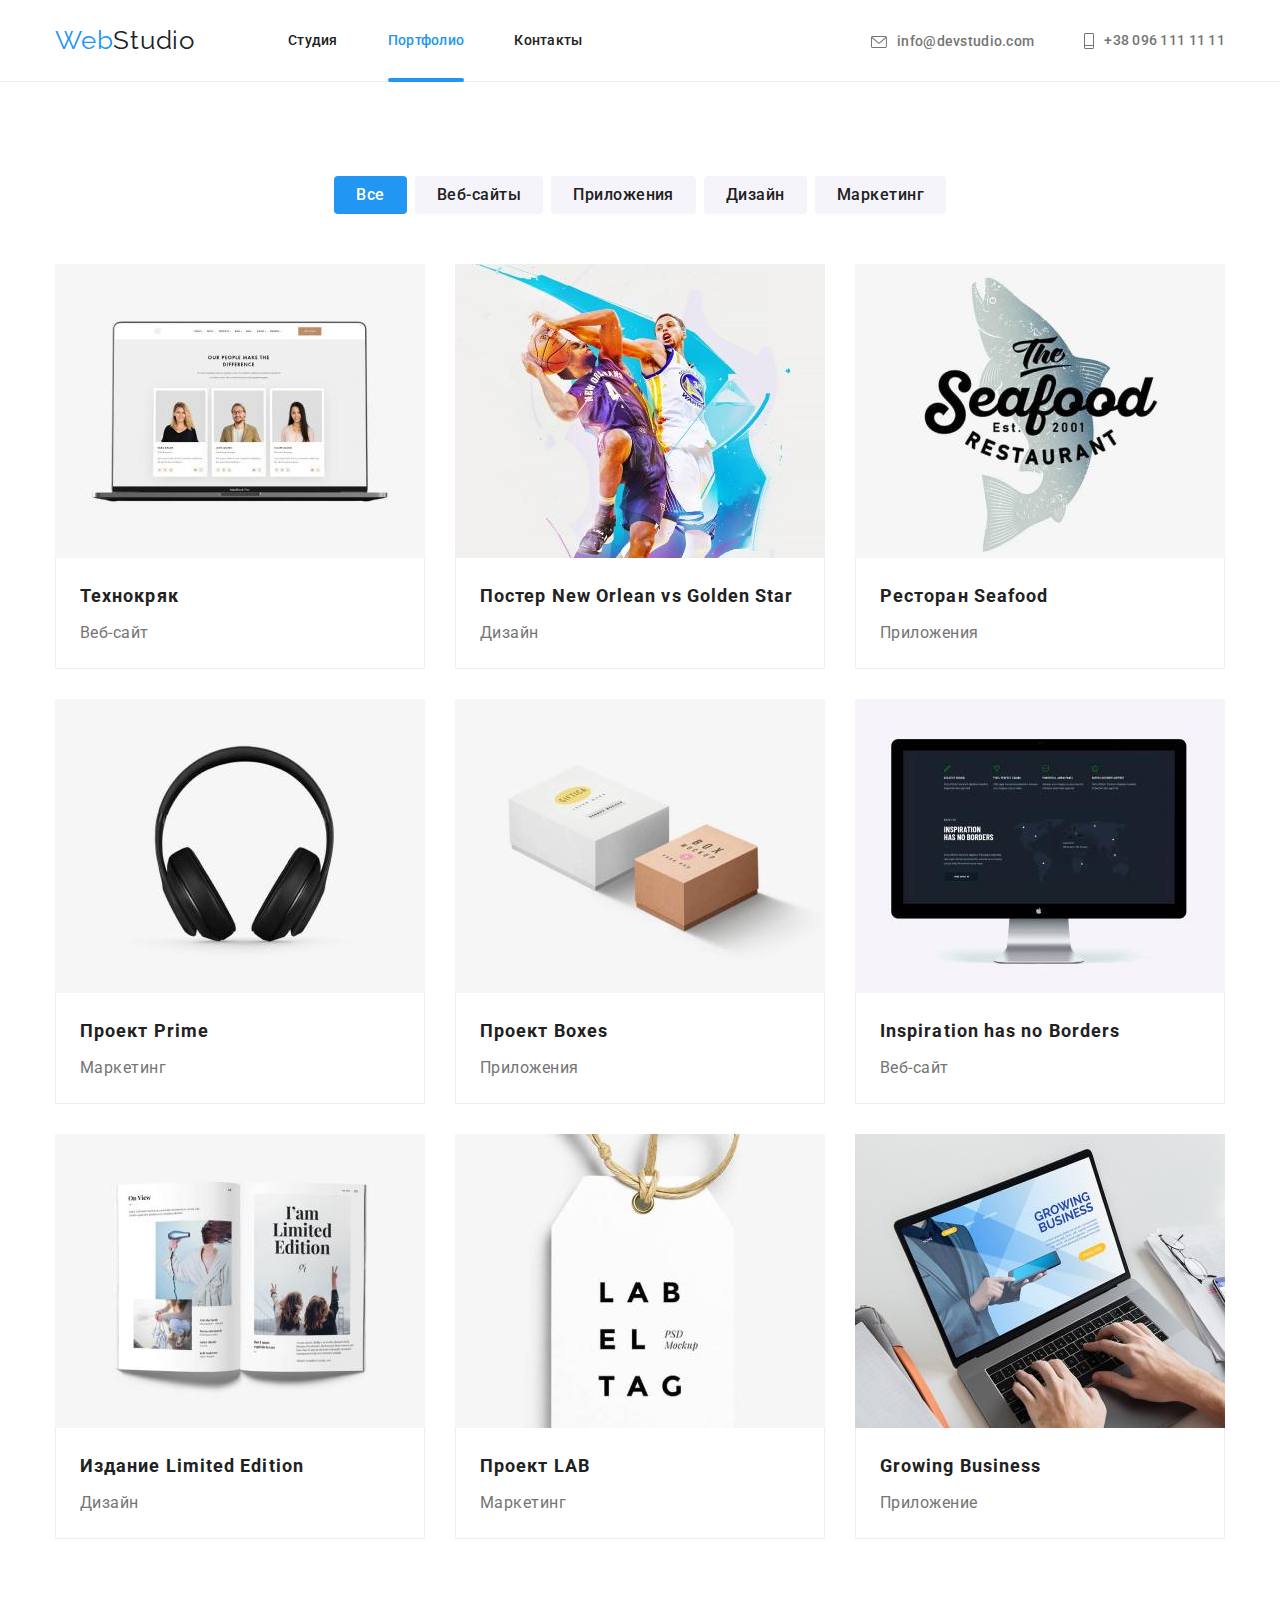
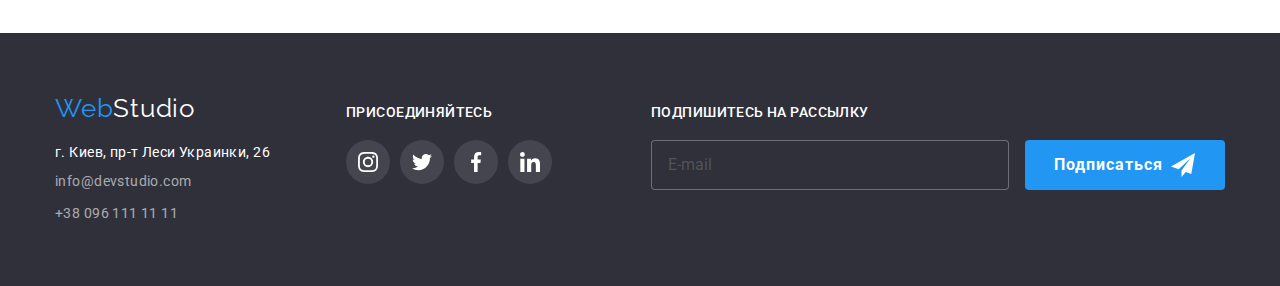
==== portfolio.html @ a68a468a "1" ====
<!DOCTYPE html>
<html lang="ru">
  <head>
    <meta charset="UTF-8" />
    <meta http-equiv="X-UA-Compatible" content="IE=edge" />
    <meta name="viewport" content="width=device-width, initial-scale=1.0" />
    <title>Портфолио</title>

    <link
      rel="stylesheet"
      href="https://cdnjs.cloudflare.com/ajax/libs/modern-normalize/1.1.0/modern-normalize.min.css"
      integrity="sha512-wpPYUAdjBVSE4KJnH1VR1HeZfpl1ub8YT/NKx4PuQ5NmX2tKuGu6U/JRp5y+Y8XG2tV+wKQpNHVUX03MfMFn9Q=="
      crossorigin="anonymous"
      referrerpolicy="no-referrer"
    />
    <link
      rel="stylesheet"
      href="https://cdnjs.cloudflare.com/ajax/libs/modern-normalize/1.1.0/modern-normalize.css"
      integrity="sha512-Y0MM+V6ymRKN2zStTqzQ227DWhhp4Mzdo6gnlRnuaNCbc+YN/ZH0sBCLTM4M0oSy9c9VKiCvd4Jk44aCLrNS5Q=="
      crossorigin="anonymous"
      referrerpolicy="no-referrer"
    />
    <link rel="preconnect" href="https://fonts.googleapis.com" />
    <link rel="preconnect" href="https://fonts.gstatic.com" crossorigin />
    <link
      href="https://fonts.googleapis.com/css2?family=Raleway:wght@700&family=Roboto:wght@400;500;700;900&display=swap"
      rel="stylesheet"
    />
    <link rel="preconnect" href="https://fonts.gstatic.com" />
    <link rel="stylesheet" href="./css/main.min.css" />
  </head>

  <body class="body">
    <header class="page-header">
      <div class="page-header__container container">
        <!-- Хедер лого -->
        <nav class="site-nav">
          <a href="./index.html" class="site-nav__logo"
            >Web<span
              class="
                site-nav__logo site-nav__logo_black site-nav__logo_position
              "
              >Studio</span
            ></a
          >

          <!-- Навигація -->
          <ul class="site-nav">
            <li class="site-nav__item site-nav__item_position">
              <a href="./index.html" class="site-nav__link">Студия</a>
            </li>
            <li class="site-nav__item site-nav__item_position">
              <a
                href="./portfolio.html"
                class="
                  site-nav__link site-nav__link_current site-nav__link_line
                "
                >Портфолио</a
              >
            </li>
            <li class="site-nav__item site-nav__item_position">
              <a href="#contacts" class="site-nav__link">Контакты</a>
            </li>
          </ul>
        </nav>

        <!-- Контакти хедер -->
        <div class="header-contacts header__info">
          <ul class="header-contacts__list">
            <li class="header-contacts__item header-contacts__item_position">
              <a href="mailto:info@devstudio.com" class="header-contacts__link">
                <svg
                  class="header-contacts__icon header-contacts__icon_position"
                  width="16px"
                  height="12px"
                >
                  <use href="./images/sprite.svg#icon-envelope"></use>
                </svg>
                info@devstudio.com</a
              >
            </li>
            <li class="header-contacts__item header-contacts__item_position">
              <a href="tel:+380961111111" class="header-contacts__link">
                <svg
                  class="header-contacts__icon header-contacts__icon_position"
                  width="10px"
                  height="16px"
                >
                  <use href="./images/sprite.svg#icon-cell"></use>
                </svg>
                +38 096 111 11 11</a
              >
            </li>
          </ul>
        </div>
      </div>
    </header>

    <main>
      <!-- Фільтр -->
      <section class="section">
        <div class="container buttons-container">
          <h1 class="visually-hidden">Портфолио</h1>
          <ul class="buttons">
            <li class="button-btn">
              <button type="button" class="btn-current">Все</button>
            </li>
            <li class="button-btn">
              <button type="button" class="btn">Веб-сайты</button>
            </li>
            <li class="button-btn">
              <button type="button" class="btn">Приложения</button>
            </li>
            <li class="button-btn">
              <button type="button" class="btn">Дизайн</button>
            </li>
            <li class="button-btn">
              <button type="button" class="btn">Маркетинг</button>
            </li>
          </ul>
        </div>

        <div class="container">
          <h2 class="visually-hidden">Наші роботи</h2>
          <ul class="projects">
            <li class="project-content">
              <div class="title-info-project">
                <img
                  src="./images/technocrack.jpg"
                  alt="Технокряк"
                  width="370"
                  height="294"
                />
                <p class="project-info-title">
                  Технокряк это современная площадка распространения
                  коронавируса. Компании используют эту платформу для цифрового
                  шпионажа и атак на защищённые сервера конкурентов.
                </p>
              </div>
              <div class="project-name">
                <h3 class="project">Технокряк</h3>
                <p class="text-name">Веб-сайт</p>
              </div>
            </li>

            <li class="project-content">
              <div class="title-info-project">
                <img
                  src="./images/neworlan.jpg"
                  alt="Постер"
                  width="370"
                  height="294"
                />
                <p class="project-info-title">
                  Технокряк это современная площадка распространения
                  коронавируса. Компании используют эту платформу для цифрового
                  шпионажа и атак на защищённые сервера конкурентов.
                </p>
              </div>
              <div class="project-name">
                <h3 class="project">
                  Постер <span lang="en">New Orlean vs Golden Star</span>
                </h3>
                <p class="text-name">Дизайн</p>
              </div>
            </li>

            <li class="project-content">
              <div class="title-info-project">
                <img
                  src="./images/seafood.jpg"
                  alt="Приложения"
                  width="370"
                  height="294"
                />
                <p class="project-info-title">
                  Технокряк это современная площадка распространения
                  коронавируса. Компании используют эту платформу для цифрового
                  шпионажа и атак на защищённые сервера конкурентов.
                </p>
              </div>
              <div class="project-name">
                <h3 class="project">Ресторан <span lang="en">Seafood</span></h3>
                <p class="text-name">Приложения</p>
              </div>
            </li>

            <li class="project-content">
              <div class="title-info-project">
                <img
                  src="./images/prime.jpg"
                  alt="Проект Prime"
                  width="370"
                  height="294"
                />
                <p class="project-info-title">
                  Технокряк это современная площадка распространения
                  коронавируса. Компании используют эту платформу для цифрового
                  шпионажа и атак на защищённые сервера конкурентов.
                </p>
              </div>
              <div class="project-name">
                <h3 class="project">Проект <span lang="en">Prime</span></h3>
                <p class="text-name">Маркетинг</p>
              </div>
            </li>

            <li class="project-content">
              <div class="title-info-project">
                <img
                  src="./images/boxes.jpg"
                  alt="Проект Boxes"
                  width="370"
                  height="294"
                />
                <p class="project-info-title">
                  Технокряк это современная площадка распространения
                  коронавируса. Компании используют эту платформу для цифрового
                  шпионажа и атак на защищённые сервера конкурентов.
                </p>
              </div>
              <div class="project-name">
                <h3 class="project">Проект <span lang="en">Boxes</span></h3>
                <p class="text-name">Приложения</p>
              </div>
            </li>

            <li class="project-content">
              <div class="title-info-project">
                <img
                  src="./images/borders.jpg"
                  alt="Inspiration has no Borders"
                  width="370"
                  height="294"
                />
                <p class="project-info-title">
                  Технокряк это современная площадка распространения
                  коронавируса. Компании используют эту платформу для цифрового
                  шпионажа и атак на защищённые сервера конкурентов.
                </p>
              </div>
              <div class="project-name">
                <h3 class="project" lang="en">Inspiration has no Borders</h3>
                <p class="text-name">Веб-сайт</p>
              </div>
            </li>

            <li class="project-content">
              <div class="title-info-project">
                <img
                  src="./images/limitededition.jpg"
                  alt="Издание Limited Edition"
                  width="370"
                  height="294"
                />
                <p class="project-info-title">
                  Технокряк это современная площадка распространения
                  коронавируса. Компании используют эту платформу для цифрового
                  шпионажа и атак на защищённые сервера конкурентов.
                </p>
              </div>
              <div class="project-name">
                <h3 class="project" lang="en">Издание Limited Edition</h3>
                <p class="text-name">Дизайн</p>
              </div>
            </li>

            <li class="project-content">
              <div class="title-info-project">
                <img
                  src="./images/lab.jpg"
                  alt="Проект LAB"
                  width="370"
                  height="294"
                />
                <p class="project-info-title">
                  Технокряк это современная площадка распространения
                  коронавируса. Компании используют эту платформу для цифрового
                  шпионажа и атак на защищённые сервера конкурентов.
                </p>
              </div>
              <div class="project-name">
                <h3 class="project">Проект <span lang="en">LAB</span></h3>
                <p class="text-name">Маркетинг</p>
              </div>
            </li>

            <li class="project-content">
              <div class="title-info-project">
                <img
                  src="./images/business.jpg"
                  alt="Growing Business"
                  width="370"
                  height="294"
                />
                <p class="project-info-title">
                  Технокряк это современная площадка распространения
                  коронавируса. Компании используют эту платформу для цифрового
                  шпионажа и атак на защищённые сервера конкурентов.
                </p>
              </div>
              <div class="project-name">
                <h3 class="project" lang="en">Growing Business</h3>
                <p class="text-name">Приложение</p>
              </div>
            </li>
          </ul>
        </div>
      </section>
    </main>

    <!-- Футер -->
    <footer class="page-footer">
      <div class="container footer-info">
        <div>
          <a href="./index.html" class="footer-logo"
            >Web<span class="logo-white">Studio</span></a
          >

          <!-- Адреса -->
          <address class="adress-footer adress" id="contacts">
            <ul>
              <li class="footer-adress">
                <a class="adress-info" href="/"
                  >г. Киев, пр-т Леси Украинки, 26
                </a>
              </li>
              <li class="footer-adress">
                <a
                  href="mailto:info@devstudio.com"
                  class="footer-contacts contacts-footer"
                  >info@devstudio.com</a
                >
              </li>
              <li class="footer-adress">
                <a href="tel:+380961111111" class="footer-contacts tel"
                  >+38 096 111 11 11</a
                >
              </li>
            </ul>
          </address>
        </div>

        <div class="join-rights">
          <h3 class="join">присоединяйтесь</h3>
          <ul class="footer-social">
            <li class="item-social">
              <a href="" class="link-social">
                <svg class="icon-social" width="20px" height="20px">
                  <use href="./images/sprite.svg#icon-instagram"></use>
                </svg>
              </a>
            </li>

            <li class="item-social">
              <a href="" class="link-social">
                <svg class="icon-social" width="20px" height="20px">
                  <use href="./images/sprite.svg#icon-twitter"></use>
                </svg>
              </a>
            </li>

            <li class="item-social">
              <a href="" class="link-social">
                <svg class="icon-social" width="20px" height="20px">
                  <use href="./images/sprite.svg#icon-facebook"></use>
                </svg>
              </a>
            </li>

            <li class="item-social">
              <a href="" class="link-social">
                <svg class="icon-social" width="20px" height="20px">
                  <use href="./images/sprite.svg#icon-linkedin"></use>
                </svg>
              </a>
            </li>
          </ul>
        </div>

        <div class="footer-submit">
          <form action="#">
            <p class="join">Подпишитесь на рассылку</p>
            <label>
              <input
                type="email"
                class="input-mail-footer"
                name="user-email"
                placeholder="E-mail"
              />
            </label>
            <span class="icon-btn-footer">
              <button class="footer-btn" type="submit">
                Подписаться
                <svg class="icon-telegram" width="24px" height="24px">
                  <use href="./images/sprite.svg#icon-send"></use>
                </svg>
              </button>
            </span>
          </form>
        </div>
      </div>
    </footer>
  </body>
</html>
---- css/main.min.css ----
:root{--primary-text-color: #212121;--title-text-color: #757575;--accent-color: #ffffff;--hover-color: #2196f3}.visually-hidden{position:absolute;white-space:nowrap;width:1px;height:1px;overflow:hidden;border:0;padding:0;clip:rect(0 0 0 0);clip-path:inset(50%);margin:-1px}html{box-sizing:border-box;scroll-behavior:smooth}*,*::after,*::before{box-sizing:inherit}.body{font-family:"Roboto", sans-serif;background-color:var(--accent-color);color:var(--primary-text-color)}p,h1,h2,h3,h4,h5,h6{margin:0}ul{margin:0;padding:0}button{cursor:pointer}img{display:block}.features-list,.directions,.team,.buttons,.projects,.site-nav,.contacts,.footer-list,.clients-item,.social-item,.footer-adress,.item-social{list-style:none}.container{padding-left:15px;padding-right:15px;margin:0 auto 0 auto}@media screen and (min-width: 480px){.container{width:480px}}@media screen and (min-width: 768px){.container{width:768px}}@media screen and (min-width: 1200px){.container{width:1200px}}.section{padding-top:94px;padding-bottom:94px}.modal-btn{background:#ffffff;border:1px solid rgba(0,0,0,0.1);border-radius:50%;box-sizing:border-box;width:30px;height:30px;position:absolute;top:8px;right:8px;padding:0;display:flex;justify-content:center;align-items:center;color:var(--primary-text-color);transition:color 250ms cubic-bezier(0.4, 0, 0.2, 1)}.modal-btn:hover,.modal-btn:focus{color:var(--hover-color)}.team-social{display:flex;align-items:center;margin-top:16px;padding-left:32px;padding-right:32px}.social-item{width:44px;height:44px}.social-link{width:100%;height:100%;display:block;border-radius:50%;display:flex;align-items:center;justify-content:center;transition:fill 250ms cubic-bezier(0.4, 0, 0.2, 1),background-color 250ms cubic-bezier(0.4, 0, 0.2, 1)}.social-link:hover,.social-link:focus{background-color:var(--hover-color)}.social-icon{fill:#afb1b8;transition:fill 250ms cubic-bezier(0.4, 0, 0.2, 1)}.social-link:hover .social-icon,.social-link:focus .social-icon{fill:var(--accent-color)}.social-item:not(:last-child){margin-right:10px}.site-nav__link_line:after{content:"";width:100%;position:absolute;height:4px;background:#2196f3;border-radius:2px;bottom:-32px;left:0}.backdrop{width:100vw;height:100vh;background-color:rgba(0,0,0,0.2);position:fixed;top:0;transition:opacity 250ms cubic-bezier(0.4, 0, 0.2, 1),visibility 250ms cubic-bezier(0.4, 0, 0.2, 1)}.backdrop.is-hidden{visibility:hidden;opacity:0;pointer-events:none}.modal-close-icon{fill:currentColor}.modal{position:absolute;width:528px;min-height:581px;background:#ffffff;box-shadow:0px 1px 3px rgba(0,0,0,0.12),0px 1px 1px rgba(0,0,0,0.14),0px 2px 1px rgba(0,0,0,0.2);border-radius:4px;padding:40px;top:50%;left:50%;transform:translate(-50%, -50%)}.modal-form{display:flex;flex-direction:column}.modal-form-head{font-style:normal;font-weight:bold;font-size:20px;line-height:1.15;text-align:center;letter-spacing:0.03em;margin-bottom:12px;color:var(--primary-text-color)}.modal-form-field{font-size:12px;line-height:1.16;letter-spacing:0.01em;color:var(--title-text-color);margin-bottom:10px}.field-modal{margin-bottom:0}.modal-form-wrapper{margin-top:4px;position:relative;display:block}.modal-form-imput{width:100%;height:40px;border:1px solid rgba(33,33,33,0.2);border-radius:4px;padding-left:42px;transition:border-color 250ms cubic-bezier(0.4, 0, 0.2, 1)}.modal-form-imput:focus{outline:none;border-color:var(--hover-color)}.modal-form-message{width:100%;height:120px;border:1px solid rgba(33,33,33,0.2);border-radius:4px;margin-top:4px;margin-bottom:20px;padding-left:16px;padding-right:16px;padding-top:12px;padding-bottom:12px;resize:none;transition:border-color 250ms cubic-bezier(0.4, 0, 0.2, 1)}.modal-form-message:focus{outline:none;border-color:var(--hover-color)}.modal-form-message::placeholder{color:rgba(117,117,117,0.5)}.modal-form-icon{position:absolute;top:50%;left:16px;transform:translateY(-50%);transition:fill 250ms cubic-bezier(0.4, 0, 0.2, 1)}.modal-form-imput:focus+.modal-form-icon{fill:var(--hover-color)}.modal-form-button{align-self:center;font-family:inherit;font-weight:700;font-size:16px;line-height:1.87;letter-spacing:0.06em;border:none;color:var(--accent-color);background:var(--hover-color);border-radius:4px;padding-top:10px;padding-right:55px;padding-bottom:10px;padding-left:56px;width:200px;height:50px;left:700px;top:430px;transition:background-color 250ms cubic-bezier(0.4, 0, 0.2, 1),box-shadow 250ms cubic-bezier(0.4, 0, 0.2, 1)}.modal-form-button:hover,.modal-form-button:focus{background-color:#188ce8;box-shadow:0px 4px 4px rgba(0,0,0,0.15)}.modal-form-checkbox-label::before{display:block;content:'';width:15px;height:15px;cursor:pointer;margin-right:7px;border:1px solid var(--primary-text-color);border-radius:4px;transition:background-color 250ms cubic-bezier(0.4, 0, 0.2, 1)}.modal-form-checkbox-label{display:flex;align-items:center;justify-content:center;font-size:14px;line-height:1.71;letter-spacing:0.03em;color:#757575;margin-bottom:30px}.modal-form-checkbox:checked+.modal-form-checkbox-label::before{outline:1px solid var(--hover-color);background-image:url(../images/vector.svg);background-size:contain;background-origin:border-box;background-repeat:no-repeat;background-position:center;background-color:var(--hover-color);border-color:var(--hover-color)}.conditions{font-size:14px;line-height:1.71;letter-spacing:0.03em;text-decoration:none;position:relative;color:var(--hover-color)}.line:before{content:'';width:100%;position:absolute;height:1px;background:var(--hover-color);border-radius:2px;left:0;bottom:5px}.page-header__container{display:flex;align-items:center}.site-nav{display:flex;align-items:center}.header-contacts__list{display:flex;align-items:center;font-style:normal;font-size:14px;line-height:1.71;letter-spacing:0.03em;color:var(--accent-color)}.site-nav__logo{font-family:'Raleway', sans-serif;text-decoration:none;font-size:26px;line-height:1.2;letter-spacing:0.03em;color:var(--hover-color)}.page-header{border-bottom:1px solid #ececec;padding-top:25px;padding-bottom:25px}.site-nav__logo_black{color:var(--primary-text-color);transition:color 250ms cubic-bezier(0.4, 0, 0.2, 1)}.site-nav__logo:hover>.site-nav__logo_black,.site-nav__logo:focus>.site-nav__logo_black{color:var(--hover-color)}.site-nav__logo_position{margin-right:93px}.site-nav__link{text-decoration:none;font-weight:500;font-size:14px;line-height:1.14;letter-spacing:0.02em;color:var(--primary-text-color);transition:color 250ms cubic-bezier(0.4, 0, 0.2, 1)}.site-nav__link:hover,.site-nav__link:focus{color:var(--hover-color)}.site-nav__item_position:not(:last-child){margin-right:50px}.header-contacts__item_position:not(:last-child){margin-right:50px}.site-nav__link_current{text-decoration:none;font-weight:500;font-size:14px;line-height:1.14;letter-spacing:0.02em;color:var(--hover-color)}.site-nav__item{position:relative}.header-contacts__icon{fill:currentColor}.header-contacts__icon_position{margin-right:10px}.header-contacts__link{display:flex;align-items:center;justify-content:center;text-decoration:none;font-weight:500;font-size:14px;line-height:1.14;letter-spacing:0.02em;color:var(--title-text-color);transition:color 250ms cubic-bezier(0.4, 0, 0.2, 1)}.header-contacts__link:hover,.header-contacts__link:focus{text-decoration:none;color:var(--hover-color)}.header__info{margin-left:auto}.hero-title{font-weight:900;font-size:44px;line-height:1.36;letter-spacing:0.06em;text-transform:uppercase;color:var(--accent-color);margin-bottom:30px}.hero{max-width:1600px;height:600px;margin:0 auto;padding-top:200px;padding-bottom:200px;text-align:center;background:#2f303a;background-image:linear-gradient(to right, rgba(47,48,58,0.4), rgba(47,48,58,0.4)),url("../images/hero.jpg");background-repeat:no-repeat;background-position:center;background-size:cover}.button-hero{font-family:inherit;font-weight:700;font-size:16px;line-height:1.87;letter-spacing:0.06em;border:none;color:var(--accent-color);background:var(--hover-color);box-shadow:0px 4px 4px rgba(0,0,0,0.15);border-radius:4px;width:200px;height:50px;left:700px;top:430px;transition:color 250ms cubic-bezier(0.4, 0, 0.2, 1),background-color 250ms cubic-bezier(0.4, 0, 0.2, 1),box-shadow 250ms cubic-bezier(0.4, 0, 0.2, 1)}.button-hero{align-content:center;padding-top:10px;padding-right:32px;padding-bottom:10px;padding-left:32px;width:auto}.button-hero:hover,.button-hero:focus{font-size:16px;line-height:1.87;letter-spacing:0.06em;background:#188ce8;box-shadow:0px 4px 4px rgba(0,0,0,0.15);border-radius:4px}.features-list .title-features{font-weight:bold;font-size:14px;line-height:1.14;letter-spacing:0.03em;text-transform:uppercase;color:var(--primary-text-color)}.features-list .text{font-size:14px;line-height:1.71;letter-spacing:0.03em;color:var(--title-text-color)}.features-list{display:flex;margin-left:-30px}.text-features{flex-basis:calc(100% / 4 - 30px);margin-left:30px}.text-features,.text{width:270px;padding-bottom:0}.section-icons{width:270px;height:120px;background-color:#f5f4fa;border-radius:4px;display:block;margin-bottom:30px;display:flex;justify-content:center;align-items:center}.section-title{font-size:36px;line-height:1.16;letter-spacing:0.03em;color:var(--primary-text-color)}.title-features{margin-bottom:10px}.section-title{display:flex;justify-content:center;margin-bottom:50px}.directions-name{font-weight:bold;font-size:14px;line-height:1.14;text-align:center;letter-spacing:0.03em;text-transform:uppercase;background:rgba(47,48,58,0.8);color:#ffffff;bottom:0;left:0;padding-top:27px;padding-bottom:27px;position:absolute;width:100%}.directions-info{position:relative}.directions{display:flex;margin-left:-30px}.directions-title{padding-top:0}.directions-images{flex-basis:calc(100% / 3 - 370px);margin-left:30px}.team .title{font-weight:500;font-size:16px;line-height:1.18;letter-spacing:0.03em;color:var(--primary-text-color)}.team .text{text-align:center}.title{text-align:center;margin-bottom:10px}.team{display:flex;margin-left:-30px}.team-info{padding-top:30px;padding-bottom:30px}.team-images{flex-basis:calc(100% / 4 - 270px);margin-left:30px;background:#ffffff;box-shadow:0px 1px 3px rgba(0,0,0,0.12),0px 1px 1px rgba(0,0,0,0.14),0px 2px 1px rgba(0,0,0,0.2);border-radius:0px 0px 4px 4px}.team .text,.text-name{font-size:16px;line-height:0.84;letter-spacing:0.03em;color:var(--title-text-color)}.section-team{background:#f5f4fa}.clients-list{display:flex}.clients-item:not(:last-child){margin-right:30px}.clients-after-items{width:170px;height:92px;border:1px solid #afb1b8;border-radius:4px;background-position:center;background-size:106px;background-repeat:no-repeat;transition:border-color 250ms cubic-bezier(0.4, 0, 0.2, 1)}.clients-after-items:hover,.clients-after-items:focus{border-color:var(--hover-color)}.clients-link{width:100%;height:100%;display:flex;align-items:center;justify-content:center;fill:#afb1b8;transition:fill 250ms cubic-bezier(0.4, 0, 0.2, 1)}.clients-link:hover,.clients-link:focus{fill:var(--hover-color)}.btn{font-family:inherit;font-weight:500;font-size:16px;line-height:1.63;letter-spacing:0.03em;border:none;color:var(--primary-text-color);background:#f5f4fa;border-radius:4px;transition:color 250ms cubic-bezier(0.4, 0, 0.2, 1),box-shadow 250ms cubic-bezier(0.4, 0, 0.2, 1),background-color 250ms cubic-bezier(0.4, 0, 0.2, 1)}.btn,.btn-current{padding-top:6px;padding-bottom:6px;padding-left:22px;padding-right:22px}.btn-current{font-family:inherit;font-weight:500;font-size:16px;line-height:1.62;text-align:center;letter-spacing:0.03em;border:none;color:var(--accent-color);background:var(--hover-color);border-radius:4px;width:73px;height:38px;left:495px;top:174px;transition:box-shadow 250ms cubic-bezier(0.4, 0, 0.2, 1)}.btn:hover,.btn:focus,.btn-current:hover,.btn-current:focus{color:var(--accent-color);background:var(--hover-color);box-shadow:0px 3px 1px rgba(0,0,0,0.1),0px 1px 2px rgba(0,0,0,0.08),0px 2px 2px rgba(0,0,0,0.12);border-radius:4px}.buttons{display:flex;justify-content:center;margin-bottom:50px}.button-btn:not(:last-child){margin-right:8px}.project-content:hover{box-shadow:0px 1px 1px rgba(0,0,0,0.12),0px 4px 4px rgba(0,0,0,0.06),1px 4px 6px rgba(0,0,0,0.16)}.project-info-title{font-size:18px;line-height:1.55;letter-spacing:0.03em;color:#ffffff;position:absolute;top:0;left:0;background-color:rgba(33,150,243,0.9);padding-top:63px;padding-bottom:63px;padding-left:24px;padding-right:24px;height:100%;transform:translateY(100%);transition:transform 250ms cubic-bezier(0.4, 0, 0.2, 1)}.title-info-project{position:relative;overflow:hidden}.project{font-size:18px;line-height:2;letter-spacing:0.06em;margin-bottom:4px}.project-content:hover .project-info-title{transform:translateY(0)}.projects .text,.text-name{font-size:16px;line-height:1.87;letter-spacing:0.03em;color:var(--title-text-color)}.projects{display:flex;flex-wrap:wrap;margin-left:-30px;margin-top:-30px}.project-content{flex-basis:calc((100% - 3 * 30px) / 9);margin-left:30px;margin-top:30px;transition:box-shadow 250ms cubic-bezier(0.4, 0, 0.2, 1)}.project-name{padding-left:24px;padding-top:20px;padding-right:24px;padding-bottom:20px;border-right:1px solid #eeeeee;border-bottom:1px solid #eeeeee;border-left:1px solid #eeeeee;background:#ffffff}.footer-logo{font-family:'Raleway', sans-serif;text-decoration:none;font-size:26px;line-height:1.2;letter-spacing:0.03em;color:var(--hover-color)}.logo-white{color:var(--accent-color);transition:color 250ms cubic-bezier(0.4, 0, 0.2, 1)}.footer-logo:hover>.logo-white,.footer-logo:focus>.logo-white{color:var(--hover-color)}.page-footer{background:#2f303a;padding-top:60px;padding-bottom:60px}.footer-contacts{text-decoration:none;font-style:normal;font-size:14px;line-height:1.71;letter-spacing:0.03em;color:rgba(255,255,255,0.6);transition:color 250ms cubic-bezier(0.4, 0, 0.2, 1)}.footer-contacts:hover,.footer-contacts:focus{text-decoration:none;color:var(--hover-color)}.footer-logo{display:flex;margin-bottom:20px}.contacts .adress{display:flex;margin-bottom:9px}.footer-adress{display:flex;flex-direction:column}.contacts-footer{margin-bottom:9px}.contacts .adress{display:inline-block}.adress-footer{display:flex;align-items:center;font-style:normal;font-size:14px;line-height:1.71;letter-spacing:0.03em;color:var(--accent-color)}.adress-info{margin-bottom:9px;text-decoration:none;font-size:14px;line-height:1.17;letter-spacing:0.03em;color:#ffffff;transition:color 250ms cubic-bezier(0.4, 0, 0.2, 1)}.adress-info:hover,.adress-info:focus{color:var(--hover-color)}.footer-submit{margin-left:93px}.input-mail-footer{width:358px;height:50px;padding-left:16px;padding-right:16px;padding-top:15px;padding-bottom:15px;background:#2f303a;color:var(--accent-color);border:1px solid rgba(255,255,255,0.3);box-sizing:border-box;border-radius:4px;transition:border-color 250ms cubic-bezier(0.4, 0, 0.2, 1),drop-shadow 250ms cubic-bezier(0.4, 0, 0.2, 1)}.input-mail-footer:focus{outline:none;filter:drop-shadow(0px 4px 4px rgba(0,0,0,0.15));border-color:var(--hover-color)}.input-mail-footer::placeholder{color:rgba(117,117,117,0.5)}.footer-btn{width:200px;height:50px;margin-left:12px;padding-left:29px;padding-right:62px;padding-top:10px;padding-bottom:10px;background:var(--hover-color);border-radius:4px;border:none;font-weight:bold;font-size:16px;line-height:1.87;letter-spacing:0.06em;color:#ffffff;transition:background-color 250ms cubic-bezier(0.4, 0, 0.2, 1),box-shadow 250ms cubic-bezier(0.4, 0, 0.2, 1)}.footer-btn:hover,.footer-btn:focus{background:#188ce8;box-shadow:0px 4px 4px rgba(0,0,0,0.15)}.icon-telegram{position:absolute;top:50%;left:148px;transform:translateY(-50%);margin-left:10px}.icon-btn-footer{position:relative}.join{font-weight:500;font-size:14px;line-height:16px;letter-spacing:0.03em;text-transform:uppercase;color:#ffffff;margin-bottom:20px}.footer-info{display:flex;align-items:baseline;justify-content:space-between}.join-rights{margin-left:70px}.footer-social{display:flex;align-items:center}.link-social{width:100%;height:100%;display:block;border-radius:50%;display:flex;align-items:center;justify-content:center;background-color:rgba(255,255,255,0.1);transition:background-color 250ms cubic-bezier(0.4, 0, 0.2, 1)}.link-social:hover,.link-social:focus{background-color:var(--hover-color)}.icon-social{fill:var(--accent-color)}.link-social:hover .icon-social,.link-social:focus .icon-social{fill:var(--accent-color)}.item-social:not(:last-child){margin-right:10px}.item-social{width:44px;height:44px}
/*# sourceMappingURL=main.min.css.map */
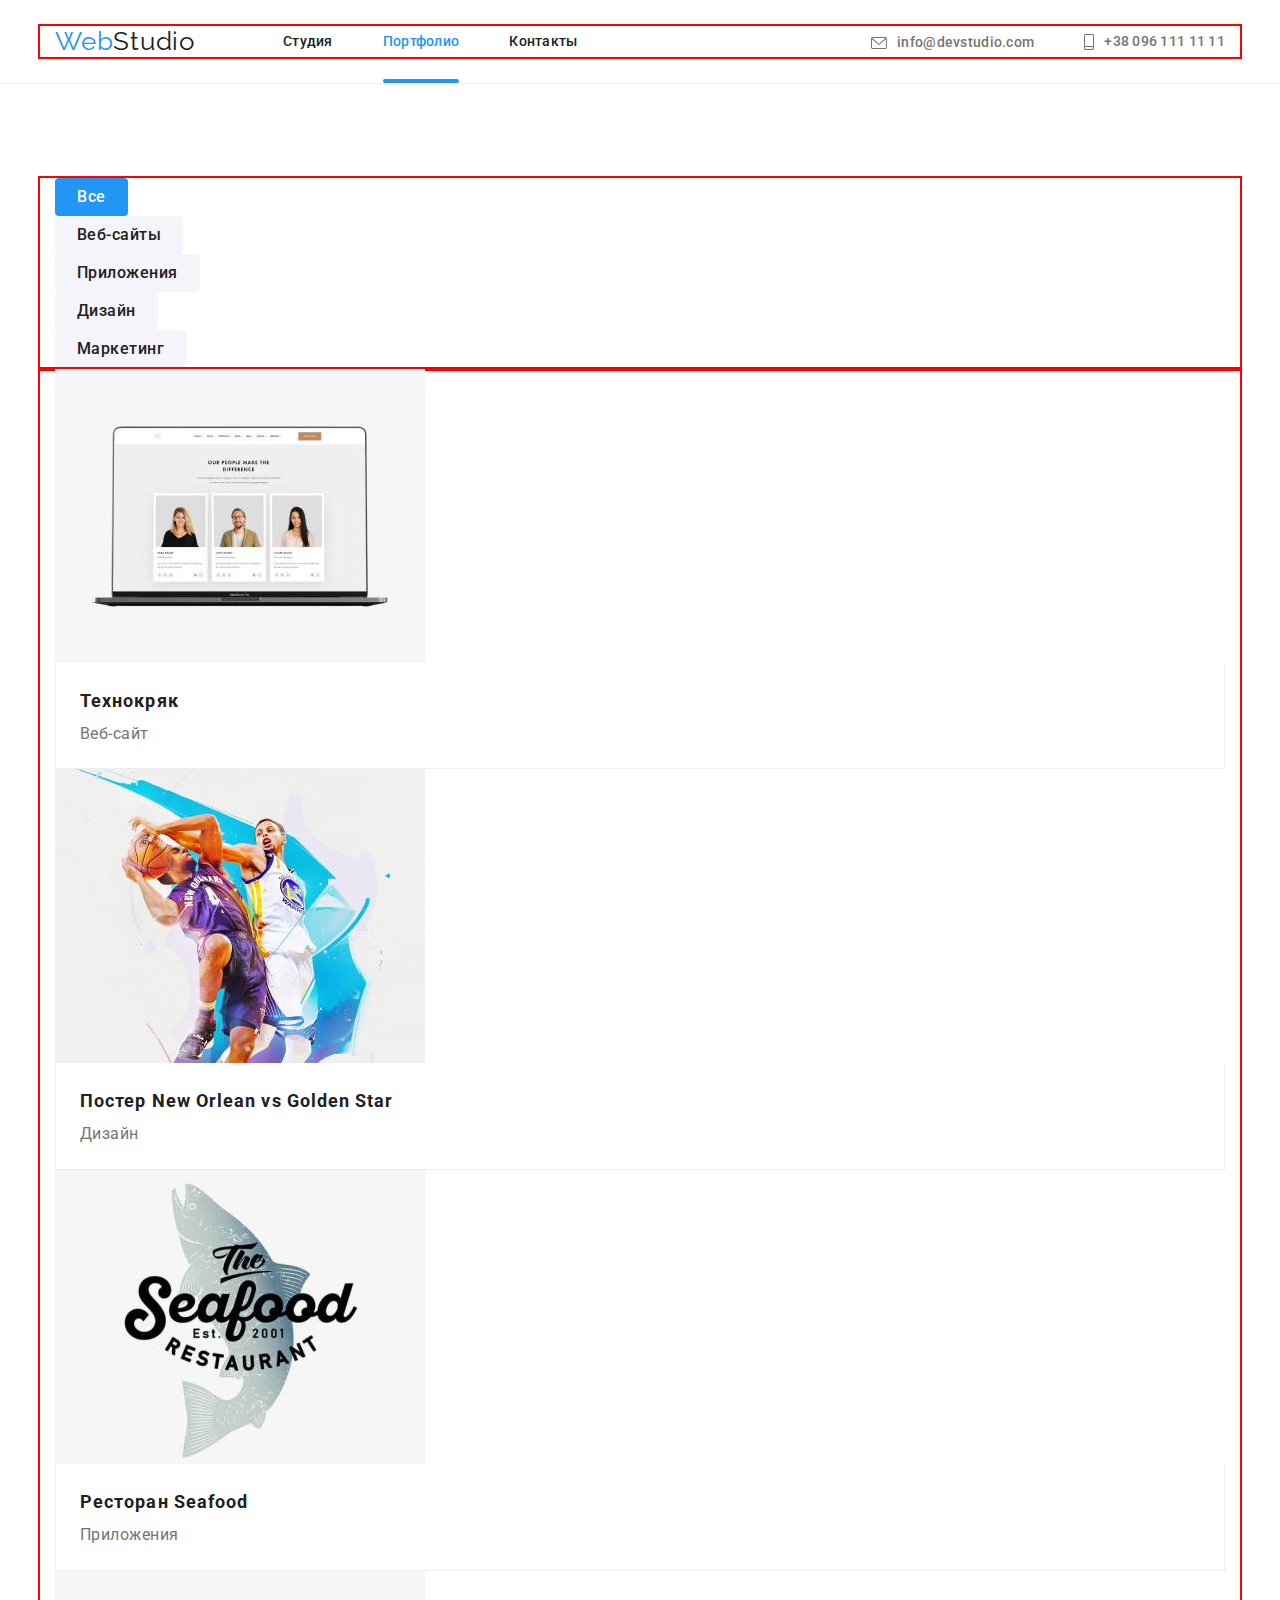
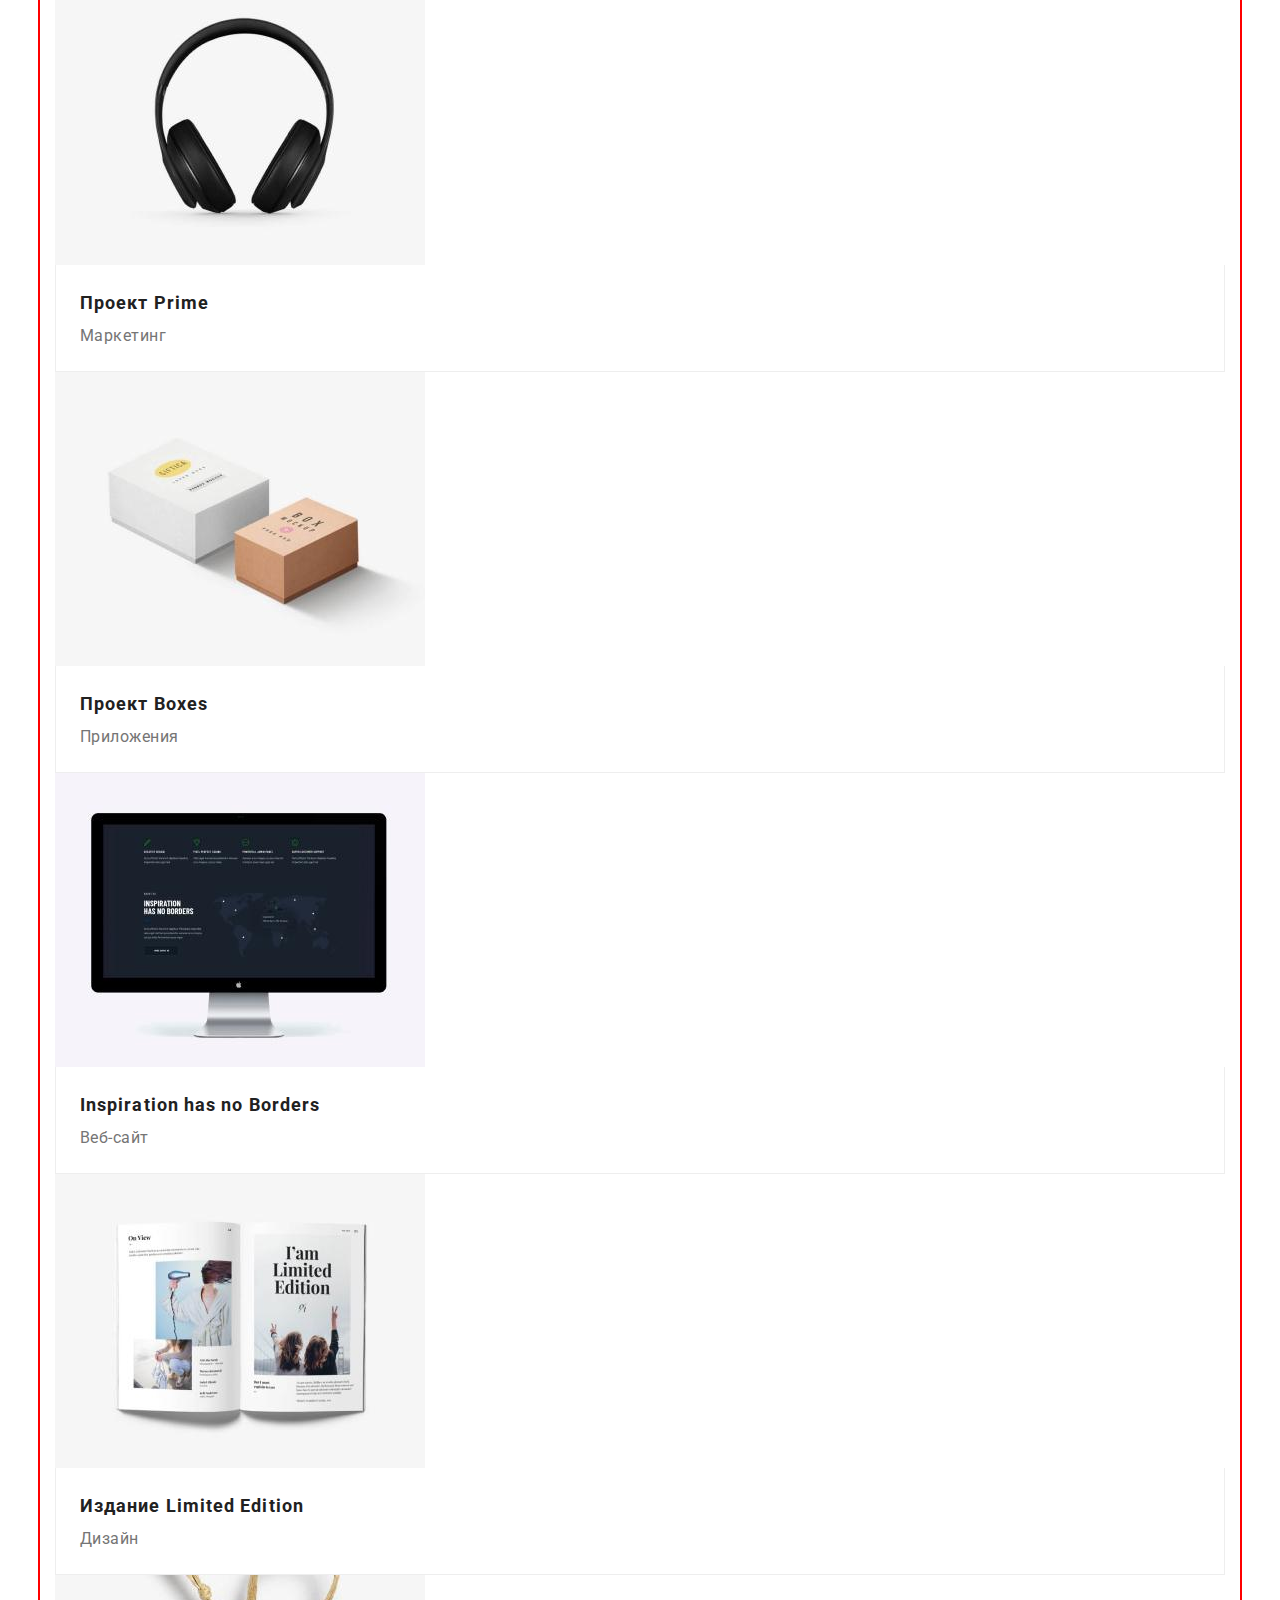
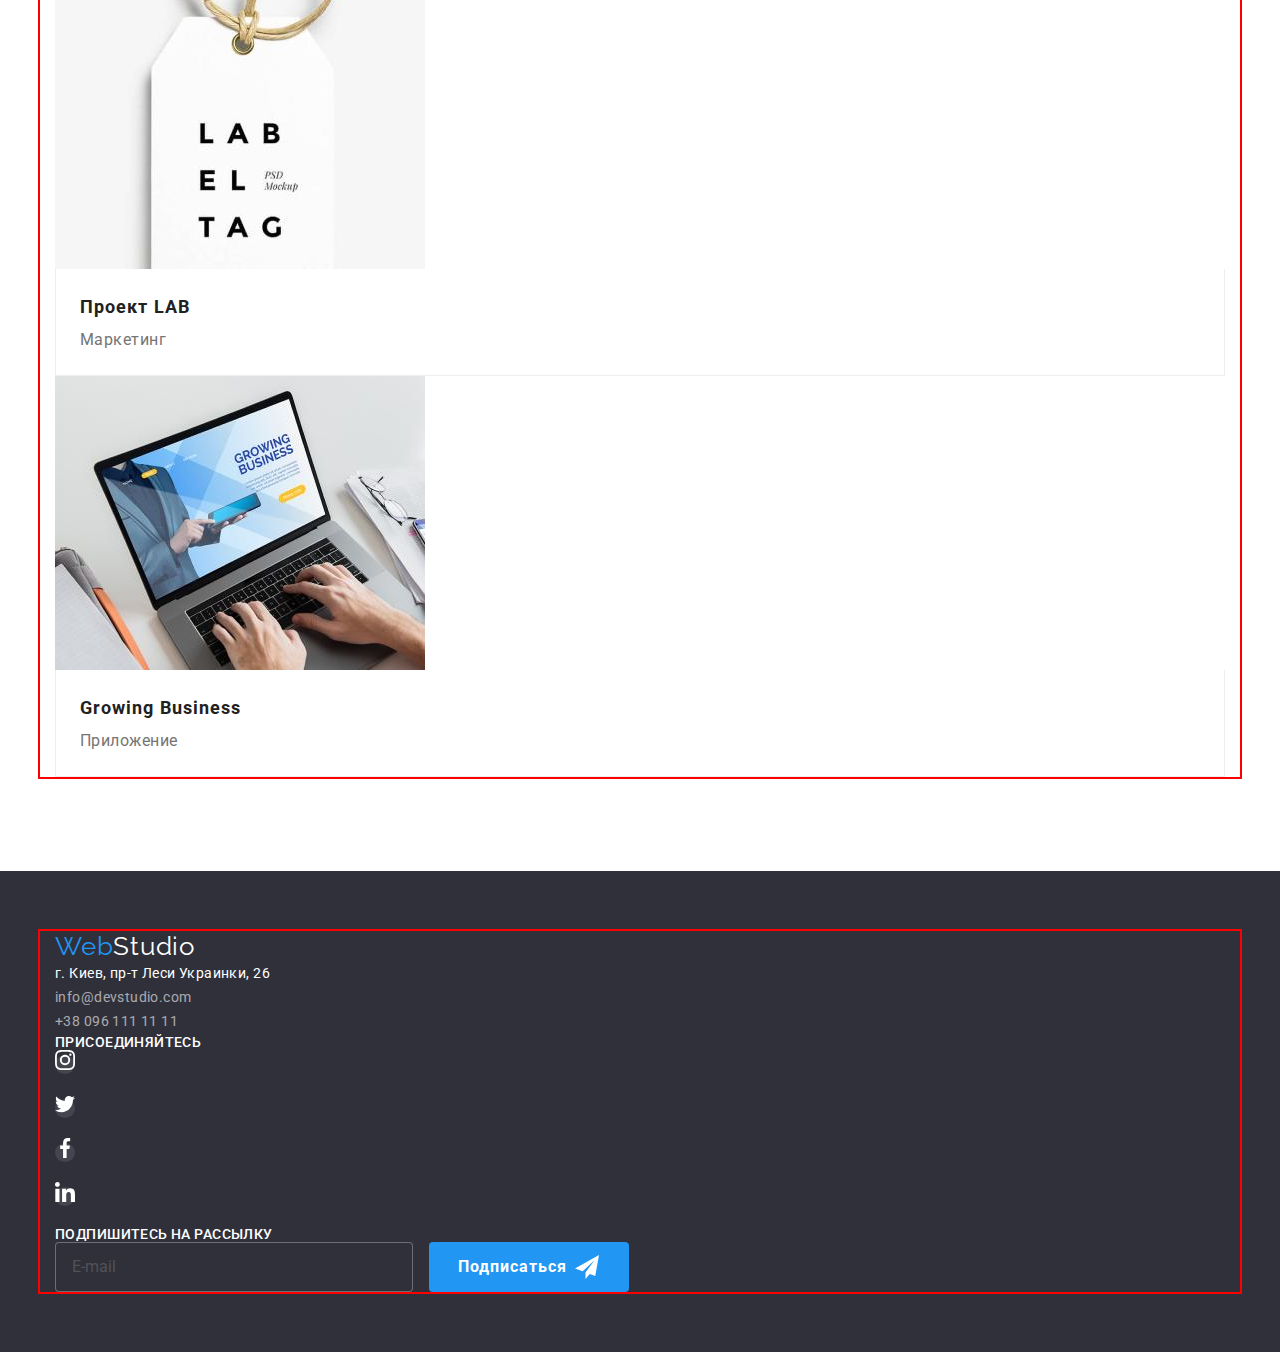
==== commit e3601263: "1" ====
--- a/portfolio.html
+++ b/portfolio.html
@@ -34,12 +34,9 @@
     <header class="page-header">
       <div class="page-header__container container">
         <!-- Хедер лого -->
-        <nav class="site-nav">
-          <a href="./index.html" class="site-nav__logo"
-            >Web<span
-              class="
-                site-nav__logo site-nav__logo_black site-nav__logo_position
-              "
+        <nav class="site-navigation">
+          <a href="./index.html" class="site-navigation__logo"
+            >Web<span class="site-navigation__logo site-navigation__logo_black site-navigation__logo_position"
               >Studio</span
             ></a
           >
@@ -50,13 +47,7 @@
               <a href="./index.html" class="site-nav__link">Студия</a>
             </li>
             <li class="site-nav__item site-nav__item_position">
-              <a
-                href="./portfolio.html"
-                class="
-                  site-nav__link site-nav__link_current site-nav__link_line
-                "
-                >Портфолио</a
-              >
+              <a href="./portfolio.html" class="site-nav__link site-nav__link_current site-nav__link_line">Портфолио</a>
             </li>
             <li class="site-nav__item site-nav__item_position">
               <a href="#contacts" class="site-nav__link">Контакты</a>
@@ -69,11 +60,7 @@
           <ul class="header-contacts__list">
             <li class="header-contacts__item header-contacts__item_position">
               <a href="mailto:info@devstudio.com" class="header-contacts__link">
-                <svg
-                  class="header-contacts__icon header-contacts__icon_position"
-                  width="16px"
-                  height="12px"
-                >
+                <svg class="header-contacts__icon header-contacts__icon_position" width="16px" height="12px">
                   <use href="./images/sprite.svg#icon-envelope"></use>
                 </svg>
                 info@devstudio.com</a
@@ -81,11 +68,7 @@
             </li>
             <li class="header-contacts__item header-contacts__item_position">
               <a href="tel:+380961111111" class="header-contacts__link">
-                <svg
-                  class="header-contacts__icon header-contacts__icon_position"
-                  width="10px"
-                  height="16px"
-                >
+                <svg class="header-contacts__icon header-contacts__icon_position" width="10px" height="16px">
                   <use href="./images/sprite.svg#icon-cell"></use>
                 </svg>
                 +38 096 111 11 11</a
@@ -125,16 +108,10 @@
           <ul class="projects">
             <li class="project-content">
               <div class="title-info-project">
-                <img
-                  src="./images/technocrack.jpg"
-                  alt="Технокряк"
-                  width="370"
-                  height="294"
-                />
-                <p class="project-info-title">
-                  Технокряк это современная площадка распространения
-                  коронавируса. Компании используют эту платформу для цифрового
-                  шпионажа и атак на защищённые сервера конкурентов.
+                <img src="./images/technocrack.jpg" alt="Технокряк" width="370" height="294" />
+                <p class="project-info-title">
+                  Технокряк это современная площадка распространения коронавируса. Компании используют эту платформу для
+                  цифрового шпионажа и атак на защищённые сервера конкурентов.
                 </p>
               </div>
               <div class="project-name">
@@ -145,38 +122,24 @@
 
             <li class="project-content">
               <div class="title-info-project">
-                <img
-                  src="./images/neworlan.jpg"
-                  alt="Постер"
-                  width="370"
-                  height="294"
-                />
-                <p class="project-info-title">
-                  Технокряк это современная площадка распространения
-                  коронавируса. Компании используют эту платформу для цифрового
-                  шпионажа и атак на защищённые сервера конкурентов.
-                </p>
-              </div>
-              <div class="project-name">
-                <h3 class="project">
-                  Постер <span lang="en">New Orlean vs Golden Star</span>
-                </h3>
+                <img src="./images/neworlan.jpg" alt="Постер" width="370" height="294" />
+                <p class="project-info-title">
+                  Технокряк это современная площадка распространения коронавируса. Компании используют эту платформу для
+                  цифрового шпионажа и атак на защищённые сервера конкурентов.
+                </p>
+              </div>
+              <div class="project-name">
+                <h3 class="project">Постер <span lang="en">New Orlean vs Golden Star</span></h3>
                 <p class="text-name">Дизайн</p>
               </div>
             </li>
 
             <li class="project-content">
               <div class="title-info-project">
-                <img
-                  src="./images/seafood.jpg"
-                  alt="Приложения"
-                  width="370"
-                  height="294"
-                />
-                <p class="project-info-title">
-                  Технокряк это современная площадка распространения
-                  коронавируса. Компании используют эту платформу для цифрового
-                  шпионажа и атак на защищённые сервера конкурентов.
+                <img src="./images/seafood.jpg" alt="Приложения" width="370" height="294" />
+                <p class="project-info-title">
+                  Технокряк это современная площадка распространения коронавируса. Компании используют эту платформу для
+                  цифрового шпионажа и атак на защищённые сервера конкурентов.
                 </p>
               </div>
               <div class="project-name">
@@ -187,16 +150,10 @@
 
             <li class="project-content">
               <div class="title-info-project">
-                <img
-                  src="./images/prime.jpg"
-                  alt="Проект Prime"
-                  width="370"
-                  height="294"
-                />
-                <p class="project-info-title">
-                  Технокряк это современная площадка распространения
-                  коронавируса. Компании используют эту платформу для цифрового
-                  шпионажа и атак на защищённые сервера конкурентов.
+                <img src="./images/prime.jpg" alt="Проект Prime" width="370" height="294" />
+                <p class="project-info-title">
+                  Технокряк это современная площадка распространения коронавируса. Компании используют эту платформу для
+                  цифрового шпионажа и атак на защищённые сервера конкурентов.
                 </p>
               </div>
               <div class="project-name">
@@ -207,16 +164,10 @@
 
             <li class="project-content">
               <div class="title-info-project">
-                <img
-                  src="./images/boxes.jpg"
-                  alt="Проект Boxes"
-                  width="370"
-                  height="294"
-                />
-                <p class="project-info-title">
-                  Технокряк это современная площадка распространения
-                  коронавируса. Компании используют эту платформу для цифрового
-                  шпионажа и атак на защищённые сервера конкурентов.
+                <img src="./images/boxes.jpg" alt="Проект Boxes" width="370" height="294" />
+                <p class="project-info-title">
+                  Технокряк это современная площадка распространения коронавируса. Компании используют эту платформу для
+                  цифрового шпионажа и атак на защищённые сервера конкурентов.
                 </p>
               </div>
               <div class="project-name">
@@ -227,16 +178,10 @@
 
             <li class="project-content">
               <div class="title-info-project">
-                <img
-                  src="./images/borders.jpg"
-                  alt="Inspiration has no Borders"
-                  width="370"
-                  height="294"
-                />
-                <p class="project-info-title">
-                  Технокряк это современная площадка распространения
-                  коронавируса. Компании используют эту платформу для цифрового
-                  шпионажа и атак на защищённые сервера конкурентов.
+                <img src="./images/borders.jpg" alt="Inspiration has no Borders" width="370" height="294" />
+                <p class="project-info-title">
+                  Технокряк это современная площадка распространения коронавируса. Компании используют эту платформу для
+                  цифрового шпионажа и атак на защищённые сервера конкурентов.
                 </p>
               </div>
               <div class="project-name">
@@ -247,16 +192,10 @@
 
             <li class="project-content">
               <div class="title-info-project">
-                <img
-                  src="./images/limitededition.jpg"
-                  alt="Издание Limited Edition"
-                  width="370"
-                  height="294"
-                />
-                <p class="project-info-title">
-                  Технокряк это современная площадка распространения
-                  коронавируса. Компании используют эту платформу для цифрового
-                  шпионажа и атак на защищённые сервера конкурентов.
+                <img src="./images/limitededition.jpg" alt="Издание Limited Edition" width="370" height="294" />
+                <p class="project-info-title">
+                  Технокряк это современная площадка распространения коронавируса. Компании используют эту платформу для
+                  цифрового шпионажа и атак на защищённые сервера конкурентов.
                 </p>
               </div>
               <div class="project-name">
@@ -267,16 +206,10 @@
 
             <li class="project-content">
               <div class="title-info-project">
-                <img
-                  src="./images/lab.jpg"
-                  alt="Проект LAB"
-                  width="370"
-                  height="294"
-                />
-                <p class="project-info-title">
-                  Технокряк это современная площадка распространения
-                  коронавируса. Компании используют эту платформу для цифрового
-                  шпионажа и атак на защищённые сервера конкурентов.
+                <img src="./images/lab.jpg" alt="Проект LAB" width="370" height="294" />
+                <p class="project-info-title">
+                  Технокряк это современная площадка распространения коронавируса. Компании используют эту платформу для
+                  цифрового шпионажа и атак на защищённые сервера конкурентов.
                 </p>
               </div>
               <div class="project-name">
@@ -287,16 +220,10 @@
 
             <li class="project-content">
               <div class="title-info-project">
-                <img
-                  src="./images/business.jpg"
-                  alt="Growing Business"
-                  width="370"
-                  height="294"
-                />
-                <p class="project-info-title">
-                  Технокряк это современная площадка распространения
-                  коронавируса. Компании используют эту платформу для цифрового
-                  шпионажа и атак на защищённые сервера конкурентов.
+                <img src="./images/business.jpg" alt="Growing Business" width="370" height="294" />
+                <p class="project-info-title">
+                  Технокряк это современная площадка распространения коронавируса. Компании используют эту платформу для
+                  цифрового шпионажа и атак на защищённые сервера конкурентов.
                 </p>
               </div>
               <div class="project-name">
@@ -313,29 +240,19 @@
     <footer class="page-footer">
       <div class="container footer-info">
         <div>
-          <a href="./index.html" class="footer-logo"
-            >Web<span class="logo-white">Studio</span></a
-          >
+          <a href="./index.html" class="footer-logo">Web<span class="logo-white">Studio</span></a>
 
           <!-- Адреса -->
           <address class="adress-footer adress" id="contacts">
             <ul>
               <li class="footer-adress">
-                <a class="adress-info" href="/"
-                  >г. Киев, пр-т Леси Украинки, 26
-                </a>
+                <a class="adress-info" href="/">г. Киев, пр-т Леси Украинки, 26 </a>
               </li>
               <li class="footer-adress">
-                <a
-                  href="mailto:info@devstudio.com"
-                  class="footer-contacts contacts-footer"
-                  >info@devstudio.com</a
-                >
+                <a href="mailto:info@devstudio.com" class="footer-contacts contacts-footer">info@devstudio.com</a>
               </li>
               <li class="footer-adress">
-                <a href="tel:+380961111111" class="footer-contacts tel"
-                  >+38 096 111 11 11</a
-                >
+                <a href="tel:+380961111111" class="footer-contacts tel">+38 096 111 11 11</a>
               </li>
             </ul>
           </address>
@@ -382,12 +299,7 @@
           <form action="#">
             <p class="join">Подпишитесь на рассылку</p>
             <label>
-              <input
-                type="email"
-                class="input-mail-footer"
-                name="user-email"
-                placeholder="E-mail"
-              />
+              <input type="email" class="input-mail-footer" name="user-email" placeholder="E-mail" />
             </label>
             <span class="icon-btn-footer">
               <button class="footer-btn" type="submit">
--- a/css/main.min.css
+++ b/css/main.min.css
@@ -1,2 +1,2 @@
-:root{--primary-text-color: #212121;--title-text-color: #757575;--accent-color: #ffffff;--hover-color: #2196f3}.visually-hidden{position:absolute;white-space:nowrap;width:1px;height:1px;overflow:hidden;border:0;padding:0;clip:rect(0 0 0 0);clip-path:inset(50%);margin:-1px}html{box-sizing:border-box;scroll-behavior:smooth}*,*::after,*::before{box-sizing:inherit}.body{font-family:"Roboto", sans-serif;background-color:var(--accent-color);color:var(--primary-text-color)}p,h1,h2,h3,h4,h5,h6{margin:0}ul{margin:0;padding:0}button{cursor:pointer}img{display:block}.features-list,.directions,.team,.buttons,.projects,.site-nav,.contacts,.footer-list,.clients-item,.social-item,.footer-adress,.item-social{list-style:none}.container{padding-left:15px;padding-right:15px;margin:0 auto 0 auto}@media screen and (min-width: 480px){.container{width:480px}}@media screen and (min-width: 768px){.container{width:768px}}@media screen and (min-width: 1200px){.container{width:1200px}}.section{padding-top:94px;padding-bottom:94px}.modal-btn{background:#ffffff;border:1px solid rgba(0,0,0,0.1);border-radius:50%;box-sizing:border-box;width:30px;height:30px;position:absolute;top:8px;right:8px;padding:0;display:flex;justify-content:center;align-items:center;color:var(--primary-text-color);transition:color 250ms cubic-bezier(0.4, 0, 0.2, 1)}.modal-btn:hover,.modal-btn:focus{color:var(--hover-color)}.team-social{display:flex;align-items:center;margin-top:16px;padding-left:32px;padding-right:32px}.social-item{width:44px;height:44px}.social-link{width:100%;height:100%;display:block;border-radius:50%;display:flex;align-items:center;justify-content:center;transition:fill 250ms cubic-bezier(0.4, 0, 0.2, 1),background-color 250ms cubic-bezier(0.4, 0, 0.2, 1)}.social-link:hover,.social-link:focus{background-color:var(--hover-color)}.social-icon{fill:#afb1b8;transition:fill 250ms cubic-bezier(0.4, 0, 0.2, 1)}.social-link:hover .social-icon,.social-link:focus .social-icon{fill:var(--accent-color)}.social-item:not(:last-child){margin-right:10px}.site-nav__link_line:after{content:"";width:100%;position:absolute;height:4px;background:#2196f3;border-radius:2px;bottom:-32px;left:0}.backdrop{width:100vw;height:100vh;background-color:rgba(0,0,0,0.2);position:fixed;top:0;transition:opacity 250ms cubic-bezier(0.4, 0, 0.2, 1),visibility 250ms cubic-bezier(0.4, 0, 0.2, 1)}.backdrop.is-hidden{visibility:hidden;opacity:0;pointer-events:none}.modal-close-icon{fill:currentColor}.modal{position:absolute;width:528px;min-height:581px;background:#ffffff;box-shadow:0px 1px 3px rgba(0,0,0,0.12),0px 1px 1px rgba(0,0,0,0.14),0px 2px 1px rgba(0,0,0,0.2);border-radius:4px;padding:40px;top:50%;left:50%;transform:translate(-50%, -50%)}.modal-form{display:flex;flex-direction:column}.modal-form-head{font-style:normal;font-weight:bold;font-size:20px;line-height:1.15;text-align:center;letter-spacing:0.03em;margin-bottom:12px;color:var(--primary-text-color)}.modal-form-field{font-size:12px;line-height:1.16;letter-spacing:0.01em;color:var(--title-text-color);margin-bottom:10px}.field-modal{margin-bottom:0}.modal-form-wrapper{margin-top:4px;position:relative;display:block}.modal-form-imput{width:100%;height:40px;border:1px solid rgba(33,33,33,0.2);border-radius:4px;padding-left:42px;transition:border-color 250ms cubic-bezier(0.4, 0, 0.2, 1)}.modal-form-imput:focus{outline:none;border-color:var(--hover-color)}.modal-form-message{width:100%;height:120px;border:1px solid rgba(33,33,33,0.2);border-radius:4px;margin-top:4px;margin-bottom:20px;padding-left:16px;padding-right:16px;padding-top:12px;padding-bottom:12px;resize:none;transition:border-color 250ms cubic-bezier(0.4, 0, 0.2, 1)}.modal-form-message:focus{outline:none;border-color:var(--hover-color)}.modal-form-message::placeholder{color:rgba(117,117,117,0.5)}.modal-form-icon{position:absolute;top:50%;left:16px;transform:translateY(-50%);transition:fill 250ms cubic-bezier(0.4, 0, 0.2, 1)}.modal-form-imput:focus+.modal-form-icon{fill:var(--hover-color)}.modal-form-button{align-self:center;font-family:inherit;font-weight:700;font-size:16px;line-height:1.87;letter-spacing:0.06em;border:none;color:var(--accent-color);background:var(--hover-color);border-radius:4px;padding-top:10px;padding-right:55px;padding-bottom:10px;padding-left:56px;width:200px;height:50px;left:700px;top:430px;transition:background-color 250ms cubic-bezier(0.4, 0, 0.2, 1),box-shadow 250ms cubic-bezier(0.4, 0, 0.2, 1)}.modal-form-button:hover,.modal-form-button:focus{background-color:#188ce8;box-shadow:0px 4px 4px rgba(0,0,0,0.15)}.modal-form-checkbox-label::before{display:block;content:'';width:15px;height:15px;cursor:pointer;margin-right:7px;border:1px solid var(--primary-text-color);border-radius:4px;transition:background-color 250ms cubic-bezier(0.4, 0, 0.2, 1)}.modal-form-checkbox-label{display:flex;align-items:center;justify-content:center;font-size:14px;line-height:1.71;letter-spacing:0.03em;color:#757575;margin-bottom:30px}.modal-form-checkbox:checked+.modal-form-checkbox-label::before{outline:1px solid var(--hover-color);background-image:url(../images/vector.svg);background-size:contain;background-origin:border-box;background-repeat:no-repeat;background-position:center;background-color:var(--hover-color);border-color:var(--hover-color)}.conditions{font-size:14px;line-height:1.71;letter-spacing:0.03em;text-decoration:none;position:relative;color:var(--hover-color)}.line:before{content:'';width:100%;position:absolute;height:1px;background:var(--hover-color);border-radius:2px;left:0;bottom:5px}.page-header__container{display:flex;align-items:center}.site-nav{display:flex;align-items:center}.header-contacts__list{display:flex;align-items:center;font-style:normal;font-size:14px;line-height:1.71;letter-spacing:0.03em;color:var(--accent-color)}.site-nav__logo{font-family:'Raleway', sans-serif;text-decoration:none;font-size:26px;line-height:1.2;letter-spacing:0.03em;color:var(--hover-color)}.page-header{border-bottom:1px solid #ececec;padding-top:25px;padding-bottom:25px}.site-nav__logo_black{color:var(--primary-text-color);transition:color 250ms cubic-bezier(0.4, 0, 0.2, 1)}.site-nav__logo:hover>.site-nav__logo_black,.site-nav__logo:focus>.site-nav__logo_black{color:var(--hover-color)}.site-nav__logo_position{margin-right:93px}.site-nav__link{text-decoration:none;font-weight:500;font-size:14px;line-height:1.14;letter-spacing:0.02em;color:var(--primary-text-color);transition:color 250ms cubic-bezier(0.4, 0, 0.2, 1)}.site-nav__link:hover,.site-nav__link:focus{color:var(--hover-color)}.site-nav__item_position:not(:last-child){margin-right:50px}.header-contacts__item_position:not(:last-child){margin-right:50px}.site-nav__link_current{text-decoration:none;font-weight:500;font-size:14px;line-height:1.14;letter-spacing:0.02em;color:var(--hover-color)}.site-nav__item{position:relative}.header-contacts__icon{fill:currentColor}.header-contacts__icon_position{margin-right:10px}.header-contacts__link{display:flex;align-items:center;justify-content:center;text-decoration:none;font-weight:500;font-size:14px;line-height:1.14;letter-spacing:0.02em;color:var(--title-text-color);transition:color 250ms cubic-bezier(0.4, 0, 0.2, 1)}.header-contacts__link:hover,.header-contacts__link:focus{text-decoration:none;color:var(--hover-color)}.header__info{margin-left:auto}.hero-title{font-weight:900;font-size:44px;line-height:1.36;letter-spacing:0.06em;text-transform:uppercase;color:var(--accent-color);margin-bottom:30px}.hero{max-width:1600px;height:600px;margin:0 auto;padding-top:200px;padding-bottom:200px;text-align:center;background:#2f303a;background-image:linear-gradient(to right, rgba(47,48,58,0.4), rgba(47,48,58,0.4)),url("../images/hero.jpg");background-repeat:no-repeat;background-position:center;background-size:cover}.button-hero{font-family:inherit;font-weight:700;font-size:16px;line-height:1.87;letter-spacing:0.06em;border:none;color:var(--accent-color);background:var(--hover-color);box-shadow:0px 4px 4px rgba(0,0,0,0.15);border-radius:4px;width:200px;height:50px;left:700px;top:430px;transition:color 250ms cubic-bezier(0.4, 0, 0.2, 1),background-color 250ms cubic-bezier(0.4, 0, 0.2, 1),box-shadow 250ms cubic-bezier(0.4, 0, 0.2, 1)}.button-hero{align-content:center;padding-top:10px;padding-right:32px;padding-bottom:10px;padding-left:32px;width:auto}.button-hero:hover,.button-hero:focus{font-size:16px;line-height:1.87;letter-spacing:0.06em;background:#188ce8;box-shadow:0px 4px 4px rgba(0,0,0,0.15);border-radius:4px}.features-list .title-features{font-weight:bold;font-size:14px;line-height:1.14;letter-spacing:0.03em;text-transform:uppercase;color:var(--primary-text-color)}.features-list .text{font-size:14px;line-height:1.71;letter-spacing:0.03em;color:var(--title-text-color)}.features-list{display:flex;margin-left:-30px}.text-features{flex-basis:calc(100% / 4 - 30px);margin-left:30px}.text-features,.text{width:270px;padding-bottom:0}.section-icons{width:270px;height:120px;background-color:#f5f4fa;border-radius:4px;display:block;margin-bottom:30px;display:flex;justify-content:center;align-items:center}.section-title{font-size:36px;line-height:1.16;letter-spacing:0.03em;color:var(--primary-text-color)}.title-features{margin-bottom:10px}.section-title{display:flex;justify-content:center;margin-bottom:50px}.directions-name{font-weight:bold;font-size:14px;line-height:1.14;text-align:center;letter-spacing:0.03em;text-transform:uppercase;background:rgba(47,48,58,0.8);color:#ffffff;bottom:0;left:0;padding-top:27px;padding-bottom:27px;position:absolute;width:100%}.directions-info{position:relative}.directions{display:flex;margin-left:-30px}.directions-title{padding-top:0}.directions-images{flex-basis:calc(100% / 3 - 370px);margin-left:30px}.team .title{font-weight:500;font-size:16px;line-height:1.18;letter-spacing:0.03em;color:var(--primary-text-color)}.team .text{text-align:center}.title{text-align:center;margin-bottom:10px}.team{display:flex;margin-left:-30px}.team-info{padding-top:30px;padding-bottom:30px}.team-images{flex-basis:calc(100% / 4 - 270px);margin-left:30px;background:#ffffff;box-shadow:0px 1px 3px rgba(0,0,0,0.12),0px 1px 1px rgba(0,0,0,0.14),0px 2px 1px rgba(0,0,0,0.2);border-radius:0px 0px 4px 4px}.team .text,.text-name{font-size:16px;line-height:0.84;letter-spacing:0.03em;color:var(--title-text-color)}.section-team{background:#f5f4fa}.clients-list{display:flex}.clients-item:not(:last-child){margin-right:30px}.clients-after-items{width:170px;height:92px;border:1px solid #afb1b8;border-radius:4px;background-position:center;background-size:106px;background-repeat:no-repeat;transition:border-color 250ms cubic-bezier(0.4, 0, 0.2, 1)}.clients-after-items:hover,.clients-after-items:focus{border-color:var(--hover-color)}.clients-link{width:100%;height:100%;display:flex;align-items:center;justify-content:center;fill:#afb1b8;transition:fill 250ms cubic-bezier(0.4, 0, 0.2, 1)}.clients-link:hover,.clients-link:focus{fill:var(--hover-color)}.btn{font-family:inherit;font-weight:500;font-size:16px;line-height:1.63;letter-spacing:0.03em;border:none;color:var(--primary-text-color);background:#f5f4fa;border-radius:4px;transition:color 250ms cubic-bezier(0.4, 0, 0.2, 1),box-shadow 250ms cubic-bezier(0.4, 0, 0.2, 1),background-color 250ms cubic-bezier(0.4, 0, 0.2, 1)}.btn,.btn-current{padding-top:6px;padding-bottom:6px;padding-left:22px;padding-right:22px}.btn-current{font-family:inherit;font-weight:500;font-size:16px;line-height:1.62;text-align:center;letter-spacing:0.03em;border:none;color:var(--accent-color);background:var(--hover-color);border-radius:4px;width:73px;height:38px;left:495px;top:174px;transition:box-shadow 250ms cubic-bezier(0.4, 0, 0.2, 1)}.btn:hover,.btn:focus,.btn-current:hover,.btn-current:focus{color:var(--accent-color);background:var(--hover-color);box-shadow:0px 3px 1px rgba(0,0,0,0.1),0px 1px 2px rgba(0,0,0,0.08),0px 2px 2px rgba(0,0,0,0.12);border-radius:4px}.buttons{display:flex;justify-content:center;margin-bottom:50px}.button-btn:not(:last-child){margin-right:8px}.project-content:hover{box-shadow:0px 1px 1px rgba(0,0,0,0.12),0px 4px 4px rgba(0,0,0,0.06),1px 4px 6px rgba(0,0,0,0.16)}.project-info-title{font-size:18px;line-height:1.55;letter-spacing:0.03em;color:#ffffff;position:absolute;top:0;left:0;background-color:rgba(33,150,243,0.9);padding-top:63px;padding-bottom:63px;padding-left:24px;padding-right:24px;height:100%;transform:translateY(100%);transition:transform 250ms cubic-bezier(0.4, 0, 0.2, 1)}.title-info-project{position:relative;overflow:hidden}.project{font-size:18px;line-height:2;letter-spacing:0.06em;margin-bottom:4px}.project-content:hover .project-info-title{transform:translateY(0)}.projects .text,.text-name{font-size:16px;line-height:1.87;letter-spacing:0.03em;color:var(--title-text-color)}.projects{display:flex;flex-wrap:wrap;margin-left:-30px;margin-top:-30px}.project-content{flex-basis:calc((100% - 3 * 30px) / 9);margin-left:30px;margin-top:30px;transition:box-shadow 250ms cubic-bezier(0.4, 0, 0.2, 1)}.project-name{padding-left:24px;padding-top:20px;padding-right:24px;padding-bottom:20px;border-right:1px solid #eeeeee;border-bottom:1px solid #eeeeee;border-left:1px solid #eeeeee;background:#ffffff}.footer-logo{font-family:'Raleway', sans-serif;text-decoration:none;font-size:26px;line-height:1.2;letter-spacing:0.03em;color:var(--hover-color)}.logo-white{color:var(--accent-color);transition:color 250ms cubic-bezier(0.4, 0, 0.2, 1)}.footer-logo:hover>.logo-white,.footer-logo:focus>.logo-white{color:var(--hover-color)}.page-footer{background:#2f303a;padding-top:60px;padding-bottom:60px}.footer-contacts{text-decoration:none;font-style:normal;font-size:14px;line-height:1.71;letter-spacing:0.03em;color:rgba(255,255,255,0.6);transition:color 250ms cubic-bezier(0.4, 0, 0.2, 1)}.footer-contacts:hover,.footer-contacts:focus{text-decoration:none;color:var(--hover-color)}.footer-logo{display:flex;margin-bottom:20px}.contacts .adress{display:flex;margin-bottom:9px}.footer-adress{display:flex;flex-direction:column}.contacts-footer{margin-bottom:9px}.contacts .adress{display:inline-block}.adress-footer{display:flex;align-items:center;font-style:normal;font-size:14px;line-height:1.71;letter-spacing:0.03em;color:var(--accent-color)}.adress-info{margin-bottom:9px;text-decoration:none;font-size:14px;line-height:1.17;letter-spacing:0.03em;color:#ffffff;transition:color 250ms cubic-bezier(0.4, 0, 0.2, 1)}.adress-info:hover,.adress-info:focus{color:var(--hover-color)}.footer-submit{margin-left:93px}.input-mail-footer{width:358px;height:50px;padding-left:16px;padding-right:16px;padding-top:15px;padding-bottom:15px;background:#2f303a;color:var(--accent-color);border:1px solid rgba(255,255,255,0.3);box-sizing:border-box;border-radius:4px;transition:border-color 250ms cubic-bezier(0.4, 0, 0.2, 1),drop-shadow 250ms cubic-bezier(0.4, 0, 0.2, 1)}.input-mail-footer:focus{outline:none;filter:drop-shadow(0px 4px 4px rgba(0,0,0,0.15));border-color:var(--hover-color)}.input-mail-footer::placeholder{color:rgba(117,117,117,0.5)}.footer-btn{width:200px;height:50px;margin-left:12px;padding-left:29px;padding-right:62px;padding-top:10px;padding-bottom:10px;background:var(--hover-color);border-radius:4px;border:none;font-weight:bold;font-size:16px;line-height:1.87;letter-spacing:0.06em;color:#ffffff;transition:background-color 250ms cubic-bezier(0.4, 0, 0.2, 1),box-shadow 250ms cubic-bezier(0.4, 0, 0.2, 1)}.footer-btn:hover,.footer-btn:focus{background:#188ce8;box-shadow:0px 4px 4px rgba(0,0,0,0.15)}.icon-telegram{position:absolute;top:50%;left:148px;transform:translateY(-50%);margin-left:10px}.icon-btn-footer{position:relative}.join{font-weight:500;font-size:14px;line-height:16px;letter-spacing:0.03em;text-transform:uppercase;color:#ffffff;margin-bottom:20px}.footer-info{display:flex;align-items:baseline;justify-content:space-between}.join-rights{margin-left:70px}.footer-social{display:flex;align-items:center}.link-social{width:100%;height:100%;display:block;border-radius:50%;display:flex;align-items:center;justify-content:center;background-color:rgba(255,255,255,0.1);transition:background-color 250ms cubic-bezier(0.4, 0, 0.2, 1)}.link-social:hover,.link-social:focus{background-color:var(--hover-color)}.icon-social{fill:var(--accent-color)}.link-social:hover .icon-social,.link-social:focus .icon-social{fill:var(--accent-color)}.item-social:not(:last-child){margin-right:10px}.item-social{width:44px;height:44px}
+:root{--primary-text-color: #212121;--title-text-color: #757575;--accent-color: #ffffff;--hover-color: #2196f3}.visually-hidden{position:absolute;white-space:nowrap;width:1px;height:1px;overflow:hidden;border:0;padding:0;clip:rect(0 0 0 0);clip-path:inset(50%);margin:-1px}html{box-sizing:border-box;scroll-behavior:smooth}*,*::after,*::before{box-sizing:inherit}.body{font-family:'Roboto', sans-serif;background-color:var(--accent-color);color:var(--primary-text-color)}p,h1,h2,h3,h4,h5,h6{margin:0}ul{margin:0;padding:0}button{cursor:pointer}img{display:block;max-width:100%;height:auto}.features-list,.directions,.team,.buttons,.projects,.site-nav,.contacts,.footer-list,.clients-item,.social-item,.footer-adress,.item-social{list-style:none}.container{padding:0px 15px;margin:0 auto;outline:2px solid red}@media screen and (min-width: 480px){.container{width:480px}}@media screen and (min-width: 768px){.container{width:768px}}@media screen and (min-width: 1200px){.container{width:1200px}}.section{padding-top:94px;padding-bottom:94px}.modal-btn{background:#ffffff;border:1px solid rgba(0,0,0,0.1);border-radius:50%;box-sizing:border-box;width:30px;height:30px;position:absolute;top:8px;right:8px;padding:0;display:flex;justify-content:center;align-items:center;color:var(--primary-text-color);transition:color 250ms cubic-bezier(0.4, 0, 0.2, 1)}.modal-btn:hover,.modal-btn:focus{color:var(--hover-color)}.team-social{display:flex;align-items:center;margin-top:16px;padding-left:32px;padding-right:32px}.social-item{width:44px;height:44px}.social-link{width:100%;height:100%;display:block;border-radius:50%;display:flex;align-items:center;justify-content:center;transition:fill 250ms cubic-bezier(0.4, 0, 0.2, 1),background-color 250ms cubic-bezier(0.4, 0, 0.2, 1)}.social-link:hover,.social-link:focus{background-color:var(--hover-color)}.social-icon{fill:#afb1b8;transition:fill 250ms cubic-bezier(0.4, 0, 0.2, 1)}.social-link:hover .social-icon,.social-link:focus .social-icon{fill:var(--accent-color)}.social-item:not(:last-child){margin-right:10px}.site-nav__link_line:after{content:'';width:100%;position:absolute;height:4px;background:#2196f3;border-radius:2px;bottom:-32px;left:0}.backdrop{width:100vw;height:100vh;background-color:rgba(0,0,0,0.2);position:fixed;top:0;transition:opacity 250ms cubic-bezier(0.4, 0, 0.2, 1),visibility 250ms cubic-bezier(0.4, 0, 0.2, 1)}.backdrop.is-hidden{visibility:hidden;opacity:0;pointer-events:none}.modal-close-icon{fill:currentColor}.modal{position:absolute;width:528px;min-height:581px;background:#ffffff;box-shadow:0px 1px 3px rgba(0,0,0,0.12),0px 1px 1px rgba(0,0,0,0.14),0px 2px 1px rgba(0,0,0,0.2);border-radius:4px;padding:40px;top:50%;left:50%;transform:translate(-50%, -50%)}.modal-form{display:flex;flex-direction:column}.modal-form-head{font-style:normal;font-weight:bold;font-size:20px;line-height:1.15;text-align:center;letter-spacing:0.03em;margin-bottom:12px;color:var(--primary-text-color)}.modal-form-field{font-size:12px;line-height:1.16;letter-spacing:0.01em;color:var(--title-text-color);margin-bottom:10px}.field-modal{margin-bottom:0}.modal-form-wrapper{margin-top:4px;position:relative;display:block}.modal-form-imput{width:100%;height:40px;border:1px solid rgba(33,33,33,0.2);border-radius:4px;padding-left:42px;transition:border-color 250ms cubic-bezier(0.4, 0, 0.2, 1)}.modal-form-imput:focus{outline:none;border-color:var(--hover-color)}.modal-form-message{width:100%;height:120px;border:1px solid rgba(33,33,33,0.2);border-radius:4px;margin-top:4px;margin-bottom:20px;padding-left:16px;padding-right:16px;padding-top:12px;padding-bottom:12px;resize:none;transition:border-color 250ms cubic-bezier(0.4, 0, 0.2, 1)}.modal-form-message:focus{outline:none;border-color:var(--hover-color)}.modal-form-message::placeholder{color:rgba(117,117,117,0.5)}.modal-form-icon{position:absolute;top:50%;left:16px;transform:translateY(-50%);transition:fill 250ms cubic-bezier(0.4, 0, 0.2, 1)}.modal-form-imput:focus+.modal-form-icon{fill:var(--hover-color)}.modal-form-button{align-self:center;font-family:inherit;font-weight:700;font-size:16px;line-height:1.87;letter-spacing:0.06em;border:none;color:var(--accent-color);background:var(--hover-color);border-radius:4px;padding-top:10px;padding-right:55px;padding-bottom:10px;padding-left:56px;width:200px;height:50px;left:700px;top:430px;transition:background-color 250ms cubic-bezier(0.4, 0, 0.2, 1),box-shadow 250ms cubic-bezier(0.4, 0, 0.2, 1)}.modal-form-button:hover,.modal-form-button:focus{background-color:#188ce8;box-shadow:0px 4px 4px rgba(0,0,0,0.15)}.modal-form-checkbox-label::before{display:block;content:'';width:15px;height:15px;cursor:pointer;margin-right:7px;border:1px solid var(--primary-text-color);border-radius:4px;transition:background-color 250ms cubic-bezier(0.4, 0, 0.2, 1)}.modal-form-checkbox-label{display:flex;align-items:center;justify-content:center;font-size:14px;line-height:1.71;letter-spacing:0.03em;color:#757575;margin-bottom:30px}.modal-form-checkbox:checked+.modal-form-checkbox-label::before{outline:1px solid var(--hover-color);background-image:url(../images/vector.svg);background-size:contain;background-origin:border-box;background-repeat:no-repeat;background-position:center;background-color:var(--hover-color);border-color:var(--hover-color)}.conditions{font-size:14px;line-height:1.71;letter-spacing:0.03em;text-decoration:none;position:relative;color:var(--hover-color)}.line:before{content:'';width:100%;position:absolute;height:1px;background:var(--hover-color);border-radius:2px;left:0;bottom:5px}.page-header__container{display:flex;align-items:center}@media screen and (min-width: 768px){.site-navigation{display:flex;align-items:center}}@media screen and (min-width: 768px){.site-nav{display:flex;align-items:center}}@media screen and (max-width: 768px){.site-nav{display:none}}@media screen and (min-width: 1200px){.header-contacts__list{display:flex;align-items:center}}.burger-btn{background-color:transparent;cursor:pointer;border:none;padding:0;margin-left:auto;line-height:0}@media screen and (min-width: 768px){.burger-btn{display:none}}.burger-btn__icon:hover,.burger-btn__icon:focus{fill:var(--hover-color)}.mobile-menu{position:fixed;z-index:100;top:0;left:0;width:100vw;height:100vh;padding:48px 40px;opacity:0;visibility:hidden;pointer-events:none;background-color:#d7dad1;transition:opasity 250ms cubic-bezier(0.4, 0, 0.2, 1),visibility 250ms cubic-bezier(0.4, 0, 0.2, 1)}.header-contacts__list{font-style:normal;font-size:14px;line-height:1.71;letter-spacing:0.03em;color:var(--accent-color)}@media screen and (max-width: 768px){.header-contacts__list{display:none}}.site-navigation__logo{font-family:'Raleway', sans-serif;text-decoration:none;font-size:26px;line-height:1.2;letter-spacing:0.03em;color:var(--hover-color)}.page-header{border-bottom:1px solid #ececec;padding-top:16px;padding-bottom:16px}@media screen and (min-width: 768px){.page-header{padding-top:26px;padding-bottom:26px}}.site-navigation__logo_black{color:var(--primary-text-color);transition:color 250ms cubic-bezier(0.4, 0, 0.2, 1)}.site-navigation__logo:hover>.site-navigation__logo_black,.site-navigation__logo:focus>.site-navigation__logo_black{color:var(--hover-color)}@media screen and (min-width: 768px){.site-navigation__logo_position{margin-right:88px}}.site-nav__link{text-decoration:none;font-weight:500;font-size:14px;line-height:1.14;letter-spacing:0.02em;color:var(--primary-text-color);transition:color 250ms cubic-bezier(0.4, 0, 0.2, 1)}.site-nav__link:hover,.site-nav__link:focus{color:var(--hover-color)}@media screen and (min-width: 768px){.site-nav__item_position:not(:last-child){margin-right:50px}}@media screen and (max-width: 1200px){.header-contacts__item_position:not(:last-child){margin-bottom:10px}}@media screen and (min-width: 1200px){.header-contacts__item_position:not(:last-child){margin-right:50px}}.site-nav__link_current{text-decoration:none;font-weight:500;font-size:14px;line-height:1.14;letter-spacing:0.02em;color:var(--hover-color)}.site-nav__item{position:relative}.site-nav__item{position:relative}.header-contacts__icon{fill:currentColor}@media screen and (max-width: 768px){.header-contacts__icon{display:none}}@media screen and (min-width: 768px){.header-contacts__icon_position{margin-right:8px}}@media screen and (min-width: 1200px){.header-contacts__icon_position{margin-right:10px}}.header-contacts__link{display:flex;align-items:center;justify-content:center;text-decoration:none;font-weight:500;font-size:12px;line-height:1.16;letter-spacing:0.02em;color:var(--title-text-color);transition:color 250ms cubic-bezier(0.4, 0, 0.2, 1)}.header-contacts__link:hover,.header-contacts__link:focus{text-decoration:none;color:var(--hover-color)}@media screen and (min-width: 1200px){.header-contacts__link{font-size:14px;line-height:1.14}}@media screen and (min-width: 768px){.header__info{margin-left:auto}}.hero-title{font-weight:900;font-size:44px;line-height:1.36;letter-spacing:0.06em;text-transform:uppercase;color:var(--accent-color);margin-bottom:30px}.hero{max-width:1600px;height:600px;margin:0 auto;padding-top:200px;padding-bottom:200px;text-align:center;background:#2f303a;background-image:linear-gradient(to right, rgba(47,48,58,0.4), rgba(47,48,58,0.4)),url("../images/hero.jpg");background-repeat:no-repeat;background-position:center;background-size:cover}.button-hero{font-family:inherit;font-weight:700;font-size:16px;line-height:1.87;letter-spacing:0.06em;border:none;color:var(--accent-color);background:var(--hover-color);box-shadow:0px 4px 4px rgba(0,0,0,0.15);border-radius:4px;width:200px;height:50px;left:700px;top:430px;transition:color 250ms cubic-bezier(0.4, 0, 0.2, 1),background-color 250ms cubic-bezier(0.4, 0, 0.2, 1),box-shadow 250ms cubic-bezier(0.4, 0, 0.2, 1)}.button-hero{align-content:center;padding-top:10px;padding-right:32px;padding-bottom:10px;padding-left:32px;width:auto}.button-hero:hover,.button-hero:focus{font-size:16px;line-height:1.87;letter-spacing:0.06em;background:#188ce8;box-shadow:0px 4px 4px rgba(0,0,0,0.15);border-radius:4px}.features-list .title-features{font-weight:bold;font-size:14px;line-height:1.14;letter-spacing:0.03em;text-transform:uppercase;color:var(--primary-text-color)}.features-list .text{font-size:14px;line-height:1.71;letter-spacing:0.03em;color:var(--title-text-color)}.text-features,.text{width:270px;padding-bottom:0}.section-icons{width:270px;height:120px;background-color:#f5f4fa;border-radius:4px}.section-title{font-size:36px;line-height:1.16;letter-spacing:0.03em;color:var(--primary-text-color)}.directions-name{font-weight:bold;font-size:14px;line-height:1.14;text-align:center;letter-spacing:0.03em;text-transform:uppercase;background:rgba(47,48,58,0.8);color:#ffffff;bottom:0;left:0;padding-top:27px;padding-bottom:27px;position:absolute;width:100%}.directions-title{padding-top:0}.team .title{font-weight:500;font-size:16px;line-height:1.18;letter-spacing:0.03em;color:var(--primary-text-color)}.team .text{text-align:center}.team-info{padding-top:30px;padding-bottom:30px}.team-images{flex-basis:calc(100% / 4 - 270px);margin-left:30px;background:#ffffff;box-shadow:0px 1px 3px rgba(0,0,0,0.12),0px 1px 1px rgba(0,0,0,0.14),0px 2px 1px rgba(0,0,0,0.2);border-radius:0px 0px 4px 4px}.team .text,.text-name{font-size:16px;line-height:0.84;letter-spacing:0.03em;color:var(--title-text-color)}.section-team{background:#f5f4fa}.clients-after-items{width:170px;height:92px;border:1px solid #afb1b8;border-radius:4px;background-position:center;background-size:106px;background-repeat:no-repeat;transition:border-color 250ms cubic-bezier(0.4, 0, 0.2, 1)}.clients-after-items:hover,.clients-after-items:focus{border-color:var(--hover-color)}.clients-link{width:100%;height:100%;fill:#afb1b8;transition:fill 250ms cubic-bezier(0.4, 0, 0.2, 1)}.clients-link:hover,.clients-link:focus{fill:var(--hover-color)}.btn{font-family:inherit;font-weight:500;font-size:16px;line-height:1.63;letter-spacing:0.03em;border:none;color:var(--primary-text-color);background:#f5f4fa;border-radius:4px;transition:color 250ms cubic-bezier(0.4, 0, 0.2, 1),box-shadow 250ms cubic-bezier(0.4, 0, 0.2, 1),background-color 250ms cubic-bezier(0.4, 0, 0.2, 1)}.btn,.btn-current{padding-top:6px;padding-bottom:6px;padding-left:22px;padding-right:22px}.btn-current{font-family:inherit;font-weight:500;font-size:16px;line-height:1.62;text-align:center;letter-spacing:0.03em;border:none;color:var(--accent-color);background:var(--hover-color);border-radius:4px;width:73px;height:38px;left:495px;top:174px;transition:box-shadow 250ms cubic-bezier(0.4, 0, 0.2, 1)}.btn:hover,.btn:focus,.btn-current:hover,.btn-current:focus{color:var(--accent-color);background:var(--hover-color);box-shadow:0px 3px 1px rgba(0,0,0,0.1),0px 1px 2px rgba(0,0,0,0.08),0px 2px 2px rgba(0,0,0,0.12);border-radius:4px}.project-content:hover{box-shadow:0px 1px 1px rgba(0,0,0,0.12),0px 4px 4px rgba(0,0,0,0.06),1px 4px 6px rgba(0,0,0,0.16)}.project-info-title{font-size:18px;line-height:1.55;letter-spacing:0.03em;color:#ffffff;position:absolute;top:0;left:0;background-color:rgba(33,150,243,0.9);padding-top:63px;padding-bottom:63px;padding-left:24px;padding-right:24px;height:100%;transform:translateY(100%);transition:transform 250ms cubic-bezier(0.4, 0, 0.2, 1)}.title-info-project{position:relative;overflow:hidden}.project{font-size:18px;line-height:2;letter-spacing:0.06em}.project-content:hover .project-info-title{transform:translateY(0)}.projects .text,.text-name{font-size:16px;line-height:1.87;letter-spacing:0.03em;color:var(--title-text-color)}.project-name{padding-left:24px;padding-top:20px;padding-right:24px;padding-bottom:20px;border-right:1px solid #eeeeee;border-bottom:1px solid #eeeeee;border-left:1px solid #eeeeee;background:#ffffff}.footer-logo{font-family:'Raleway', sans-serif;text-decoration:none;font-size:26px;line-height:1.2;letter-spacing:0.03em;color:var(--hover-color)}.logo-white{color:var(--accent-color);transition:color 250ms cubic-bezier(0.4, 0, 0.2, 1)}.footer-logo:hover>.logo-white,.footer-logo:focus>.logo-white{color:var(--hover-color)}.page-footer{background:#2f303a;padding-top:60px;padding-bottom:60px}.footer-contacts{text-decoration:none;font-style:normal;font-size:14px;line-height:1.71;letter-spacing:0.03em;color:rgba(255,255,255,0.6);transition:color 250ms cubic-bezier(0.4, 0, 0.2, 1)}.footer-contacts:hover,.footer-contacts:focus{text-decoration:none;color:var(--hover-color)}.adress-footer{font-style:normal;font-size:14px;line-height:1.71;letter-spacing:0.03em;color:var(--accent-color)}.adress-info{text-decoration:none;font-size:14px;line-height:1.17;letter-spacing:0.03em;color:#ffffff;transition:color 250ms cubic-bezier(0.4, 0, 0.2, 1)}.adress-info:hover,.adress-info:focus{color:var(--hover-color)}.input-mail-footer{width:358px;height:50px;padding-left:16px;padding-right:16px;padding-top:15px;padding-bottom:15px;background:#2f303a;color:var(--accent-color);border:1px solid rgba(255,255,255,0.3);box-sizing:border-box;border-radius:4px;transition:border-color 250ms cubic-bezier(0.4, 0, 0.2, 1),drop-shadow 250ms cubic-bezier(0.4, 0, 0.2, 1)}.input-mail-footer:focus{outline:none;filter:drop-shadow(0px 4px 4px rgba(0,0,0,0.15));border-color:var(--hover-color)}.input-mail-footer::placeholder{color:rgba(117,117,117,0.5)}.footer-btn{width:200px;height:50px;margin-left:12px;padding-left:29px;padding-right:62px;padding-top:10px;padding-bottom:10px;background:var(--hover-color);border-radius:4px;border:none;font-weight:bold;font-size:16px;line-height:1.87;letter-spacing:0.06em;color:#ffffff;transition:background-color 250ms cubic-bezier(0.4, 0, 0.2, 1),box-shadow 250ms cubic-bezier(0.4, 0, 0.2, 1)}.footer-btn:hover,.footer-btn:focus{background:#188ce8;box-shadow:0px 4px 4px rgba(0,0,0,0.15)}.icon-telegram{position:absolute;top:50%;left:148px;transform:translateY(-50%);margin-left:10px}.icon-btn-footer{position:relative}.join{font-weight:500;font-size:14px;line-height:16px;letter-spacing:0.03em;text-transform:uppercase;color:#ffffff}.link-social{width:100%;height:100%;border-radius:50%;background-color:rgba(255,255,255,0.1);transition:background-color 250ms cubic-bezier(0.4, 0, 0.2, 1)}.link-social:hover,.link-social:focus{background-color:var(--hover-color)}.icon-social{fill:var(--accent-color)}.link-social:hover .icon-social,.link-social:focus .icon-social{fill:var(--accent-color)}.item-social{width:44px;height:44px}
 /*# sourceMappingURL=main.min.css.map */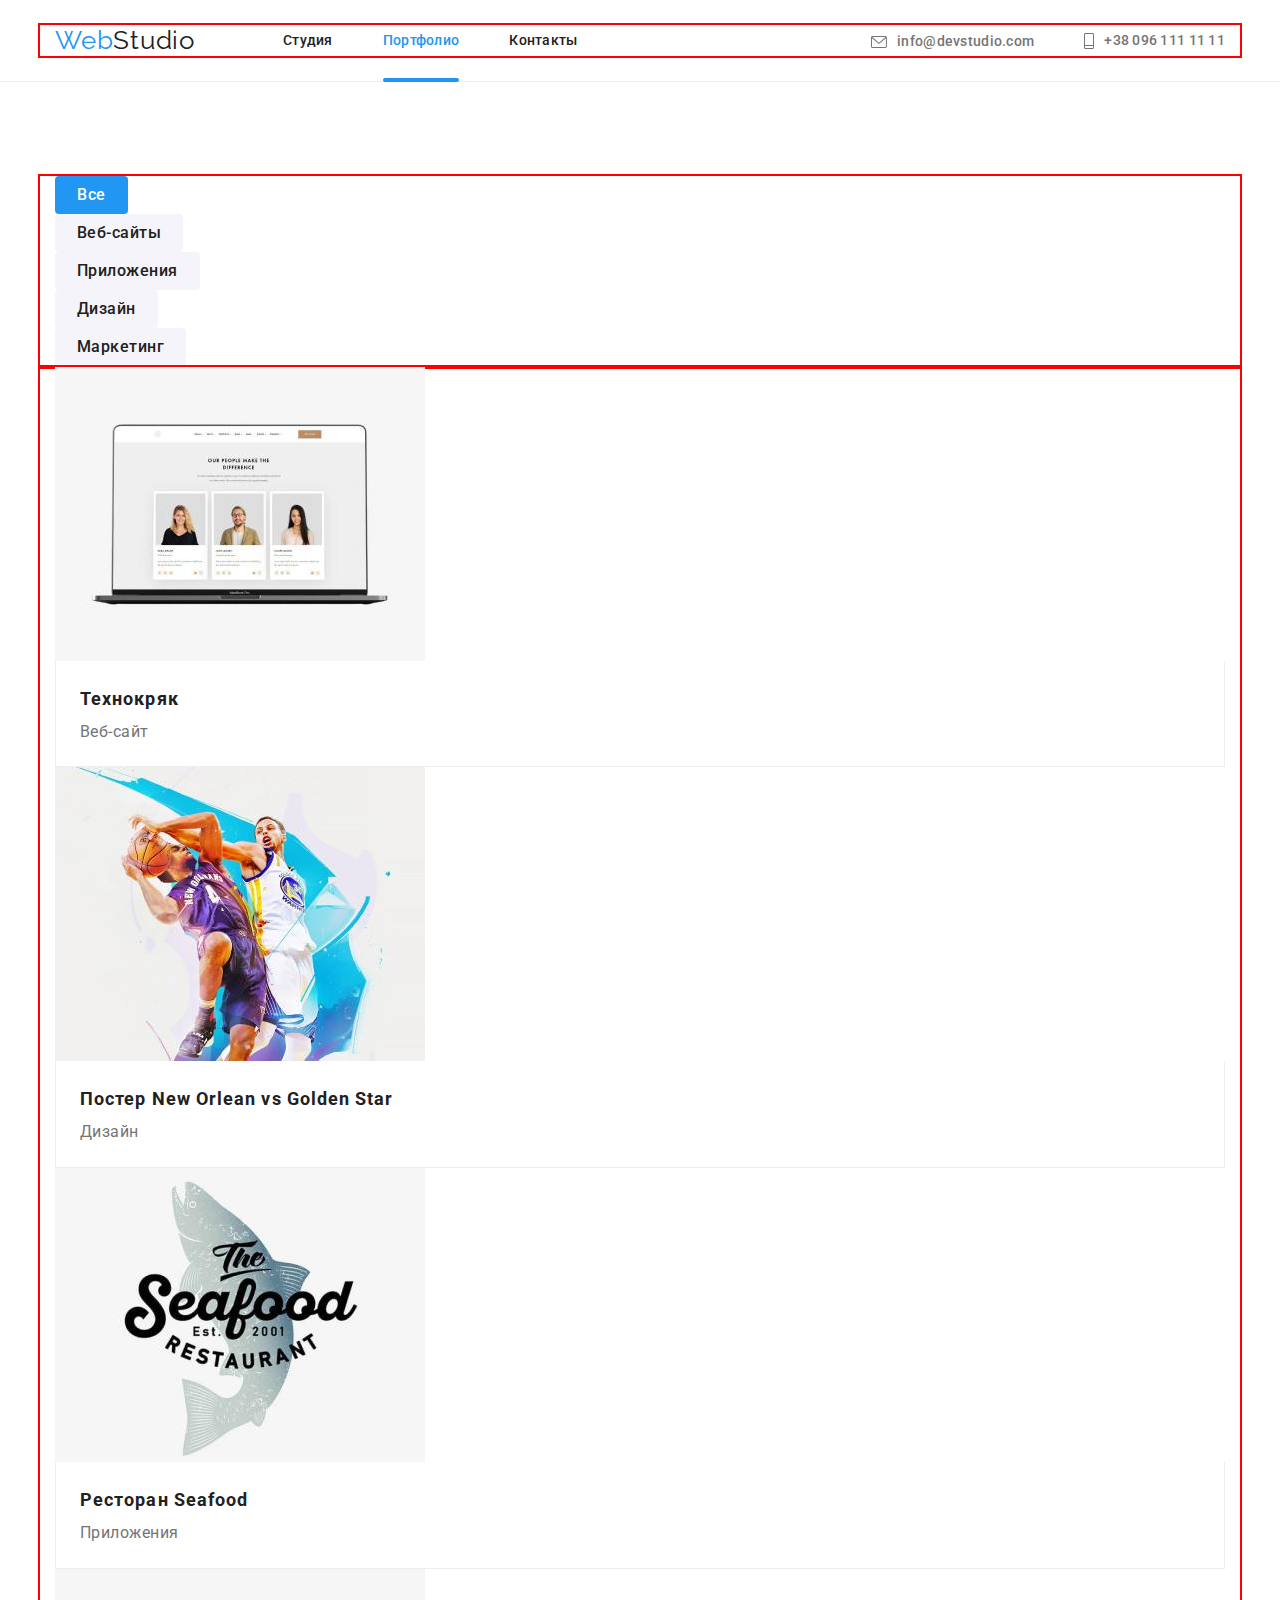
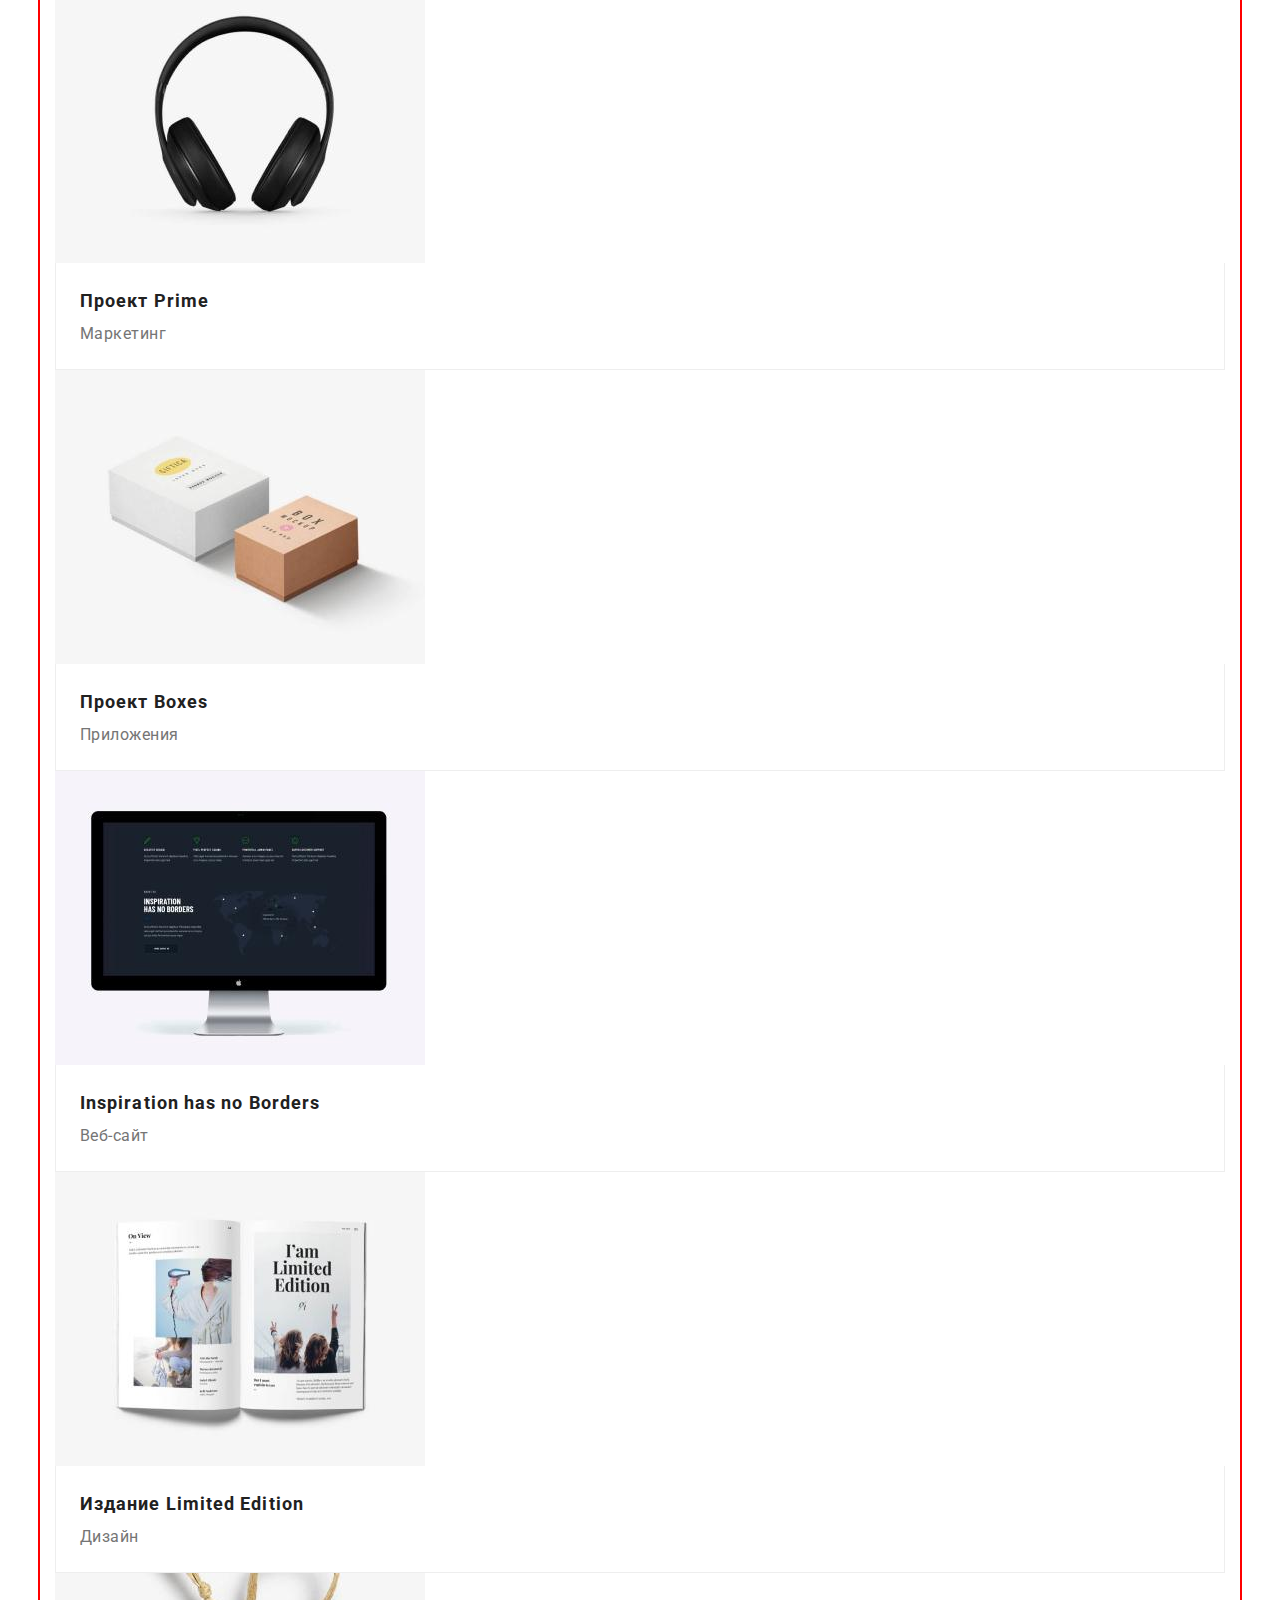
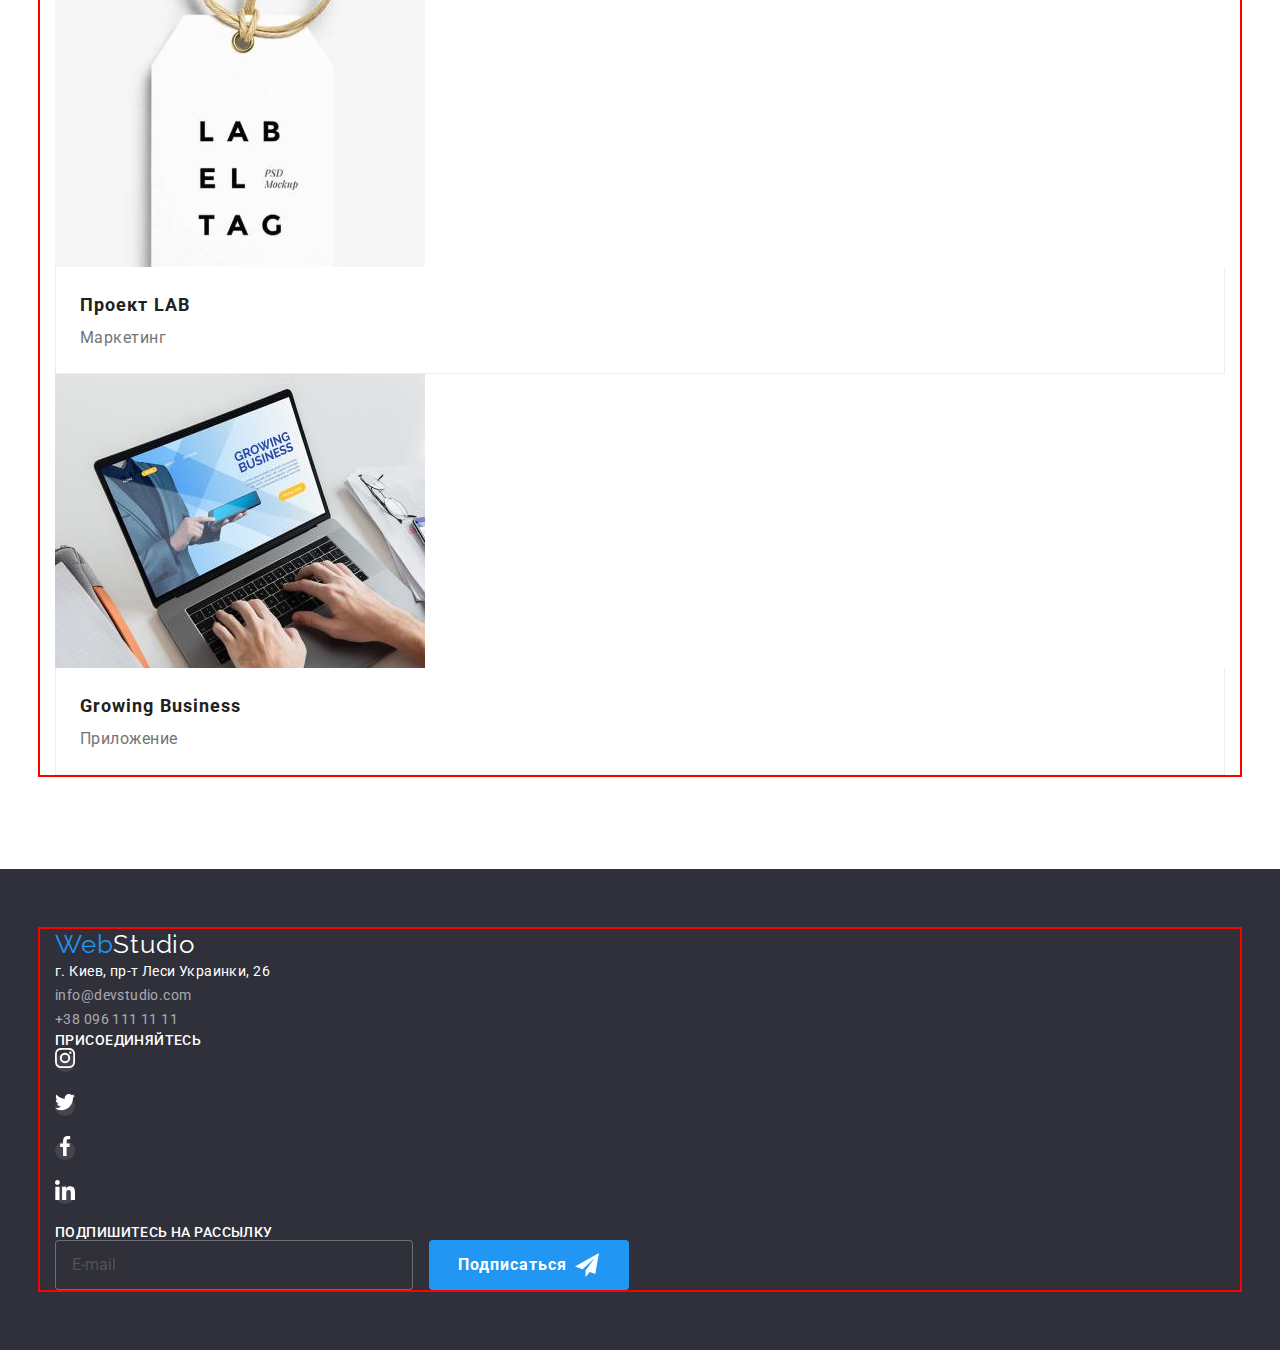
==== commit 2b7cd2cb: "1" ====
--- a/portfolio.html
+++ b/portfolio.html
@@ -55,6 +55,68 @@
           </ul>
         </nav>
 
+        <!-- MOBILE MENU START -->
+        <button class="burger-btn" data-menu-open>
+          <svg class="burger-btn__icon" width="40px" height="40px">
+            <use href="./images/sprite.svg#icon-drop-menu"></use>
+          </svg>
+        </button>
+
+        <div class="mobile-menu" data-menu>
+          <button class="mobile-menu__close" data-menu-close>
+            <svg class="mobile-menu__icon" width="40px" height="40px">
+              <use href="./images/sprite.svg#icon-drop-cross"></use>
+            </svg>
+          </button>
+
+          <div class="mobile-container">
+            <div class="mobile">
+              <ul class="mobile-menu__nav">
+                <li class="mobile-menu__nav-item">
+                  <a class="mobile-menu__nav-link" href="./index.html">Студия</a>
+                </li>
+                <li class="mobile-menu__nav-item">
+                  <a class="mobile-menu__nav-link mobile-menu__nav-link--current" href="./portfolio.html">Портфолио</a>
+                </li>
+                <li class="mobile-menu__nav-item">
+                  <a class="mobile-menu__nav-link" href="#">Контакты</a>
+                </li>
+              </ul>
+            </div>
+
+            <div class="mobile">
+              <ul class="mobile-menu__contacts">
+                <li class="mobile-menu__contacts-item">
+                  <a class="mobile-menu__contacts-link" href="tel:+380961111111">+38 096 111 11 11</a>
+                </li>
+                <li class="mobile-menu__contacts-item">
+                  <a
+                    class="mobile-menu__contacts-link mobile-menu__contacts-link--mail-theme"
+                    href="mailto:info@devstudio.com"
+                    >info@devstudio.com</a
+                  >
+                </li>
+              </ul>
+
+              <ul class="social-mobile">
+                <li class="social-mobile__item">
+                  <a class="social-mobile__link" href="#">Instagram</a>
+                </li>
+                <li class="social-mobile__item">
+                  <a class="social-mobile__link" href="#">Twitter</a>
+                </li>
+                <li class="social-mobile__item">
+                  <a class="social-mobile__link" href="#">Facebook</a>
+                </li>
+                <li class="social-mobile__item">
+                  <a class="social-mobile__link" href="#">Linkedin</a>
+                </li>
+              </ul>
+            </div>
+          </div>
+        </div>
+        <!-- MOBILE MENU END -->
+
         <!-- Контакти хедер -->
         <div class="header-contacts header__info">
           <ul class="header-contacts__list">
@@ -313,5 +375,6 @@
         </div>
       </div>
     </footer>
+    <script src="./js/mobile.js"></script>
   </body>
 </html>
--- a/css/main.min.css
+++ b/css/main.min.css
@@ -1,2 +1,2 @@
-:root{--primary-text-color: #212121;--title-text-color: #757575;--accent-color: #ffffff;--hover-color: #2196f3}.visually-hidden{position:absolute;white-space:nowrap;width:1px;height:1px;overflow:hidden;border:0;padding:0;clip:rect(0 0 0 0);clip-path:inset(50%);margin:-1px}html{box-sizing:border-box;scroll-behavior:smooth}*,*::after,*::before{box-sizing:inherit}.body{font-family:'Roboto', sans-serif;background-color:var(--accent-color);color:var(--primary-text-color)}p,h1,h2,h3,h4,h5,h6{margin:0}ul{margin:0;padding:0}button{cursor:pointer}img{display:block;max-width:100%;height:auto}.features-list,.directions,.team,.buttons,.projects,.site-nav,.contacts,.footer-list,.clients-item,.social-item,.footer-adress,.item-social{list-style:none}.container{padding:0px 15px;margin:0 auto;outline:2px solid red}@media screen and (min-width: 480px){.container{width:480px}}@media screen and (min-width: 768px){.container{width:768px}}@media screen and (min-width: 1200px){.container{width:1200px}}.section{padding-top:94px;padding-bottom:94px}.modal-btn{background:#ffffff;border:1px solid rgba(0,0,0,0.1);border-radius:50%;box-sizing:border-box;width:30px;height:30px;position:absolute;top:8px;right:8px;padding:0;display:flex;justify-content:center;align-items:center;color:var(--primary-text-color);transition:color 250ms cubic-bezier(0.4, 0, 0.2, 1)}.modal-btn:hover,.modal-btn:focus{color:var(--hover-color)}.team-social{display:flex;align-items:center;margin-top:16px;padding-left:32px;padding-right:32px}.social-item{width:44px;height:44px}.social-link{width:100%;height:100%;display:block;border-radius:50%;display:flex;align-items:center;justify-content:center;transition:fill 250ms cubic-bezier(0.4, 0, 0.2, 1),background-color 250ms cubic-bezier(0.4, 0, 0.2, 1)}.social-link:hover,.social-link:focus{background-color:var(--hover-color)}.social-icon{fill:#afb1b8;transition:fill 250ms cubic-bezier(0.4, 0, 0.2, 1)}.social-link:hover .social-icon,.social-link:focus .social-icon{fill:var(--accent-color)}.social-item:not(:last-child){margin-right:10px}.site-nav__link_line:after{content:'';width:100%;position:absolute;height:4px;background:#2196f3;border-radius:2px;bottom:-32px;left:0}.backdrop{width:100vw;height:100vh;background-color:rgba(0,0,0,0.2);position:fixed;top:0;transition:opacity 250ms cubic-bezier(0.4, 0, 0.2, 1),visibility 250ms cubic-bezier(0.4, 0, 0.2, 1)}.backdrop.is-hidden{visibility:hidden;opacity:0;pointer-events:none}.modal-close-icon{fill:currentColor}.modal{position:absolute;width:528px;min-height:581px;background:#ffffff;box-shadow:0px 1px 3px rgba(0,0,0,0.12),0px 1px 1px rgba(0,0,0,0.14),0px 2px 1px rgba(0,0,0,0.2);border-radius:4px;padding:40px;top:50%;left:50%;transform:translate(-50%, -50%)}.modal-form{display:flex;flex-direction:column}.modal-form-head{font-style:normal;font-weight:bold;font-size:20px;line-height:1.15;text-align:center;letter-spacing:0.03em;margin-bottom:12px;color:var(--primary-text-color)}.modal-form-field{font-size:12px;line-height:1.16;letter-spacing:0.01em;color:var(--title-text-color);margin-bottom:10px}.field-modal{margin-bottom:0}.modal-form-wrapper{margin-top:4px;position:relative;display:block}.modal-form-imput{width:100%;height:40px;border:1px solid rgba(33,33,33,0.2);border-radius:4px;padding-left:42px;transition:border-color 250ms cubic-bezier(0.4, 0, 0.2, 1)}.modal-form-imput:focus{outline:none;border-color:var(--hover-color)}.modal-form-message{width:100%;height:120px;border:1px solid rgba(33,33,33,0.2);border-radius:4px;margin-top:4px;margin-bottom:20px;padding-left:16px;padding-right:16px;padding-top:12px;padding-bottom:12px;resize:none;transition:border-color 250ms cubic-bezier(0.4, 0, 0.2, 1)}.modal-form-message:focus{outline:none;border-color:var(--hover-color)}.modal-form-message::placeholder{color:rgba(117,117,117,0.5)}.modal-form-icon{position:absolute;top:50%;left:16px;transform:translateY(-50%);transition:fill 250ms cubic-bezier(0.4, 0, 0.2, 1)}.modal-form-imput:focus+.modal-form-icon{fill:var(--hover-color)}.modal-form-button{align-self:center;font-family:inherit;font-weight:700;font-size:16px;line-height:1.87;letter-spacing:0.06em;border:none;color:var(--accent-color);background:var(--hover-color);border-radius:4px;padding-top:10px;padding-right:55px;padding-bottom:10px;padding-left:56px;width:200px;height:50px;left:700px;top:430px;transition:background-color 250ms cubic-bezier(0.4, 0, 0.2, 1),box-shadow 250ms cubic-bezier(0.4, 0, 0.2, 1)}.modal-form-button:hover,.modal-form-button:focus{background-color:#188ce8;box-shadow:0px 4px 4px rgba(0,0,0,0.15)}.modal-form-checkbox-label::before{display:block;content:'';width:15px;height:15px;cursor:pointer;margin-right:7px;border:1px solid var(--primary-text-color);border-radius:4px;transition:background-color 250ms cubic-bezier(0.4, 0, 0.2, 1)}.modal-form-checkbox-label{display:flex;align-items:center;justify-content:center;font-size:14px;line-height:1.71;letter-spacing:0.03em;color:#757575;margin-bottom:30px}.modal-form-checkbox:checked+.modal-form-checkbox-label::before{outline:1px solid var(--hover-color);background-image:url(../images/vector.svg);background-size:contain;background-origin:border-box;background-repeat:no-repeat;background-position:center;background-color:var(--hover-color);border-color:var(--hover-color)}.conditions{font-size:14px;line-height:1.71;letter-spacing:0.03em;text-decoration:none;position:relative;color:var(--hover-color)}.line:before{content:'';width:100%;position:absolute;height:1px;background:var(--hover-color);border-radius:2px;left:0;bottom:5px}.page-header__container{display:flex;align-items:center}@media screen and (min-width: 768px){.site-navigation{display:flex;align-items:center}}@media screen and (min-width: 768px){.site-nav{display:flex;align-items:center}}@media screen and (max-width: 768px){.site-nav{display:none}}@media screen and (min-width: 1200px){.header-contacts__list{display:flex;align-items:center}}.burger-btn{background-color:transparent;cursor:pointer;border:none;padding:0;margin-left:auto;line-height:0}@media screen and (min-width: 768px){.burger-btn{display:none}}.burger-btn__icon:hover,.burger-btn__icon:focus{fill:var(--hover-color)}.mobile-menu{position:fixed;z-index:100;top:0;left:0;width:100vw;height:100vh;padding:48px 40px;opacity:0;visibility:hidden;pointer-events:none;background-color:#d7dad1;transition:opasity 250ms cubic-bezier(0.4, 0, 0.2, 1),visibility 250ms cubic-bezier(0.4, 0, 0.2, 1)}.header-contacts__list{font-style:normal;font-size:14px;line-height:1.71;letter-spacing:0.03em;color:var(--accent-color)}@media screen and (max-width: 768px){.header-contacts__list{display:none}}.site-navigation__logo{font-family:'Raleway', sans-serif;text-decoration:none;font-size:26px;line-height:1.2;letter-spacing:0.03em;color:var(--hover-color)}.page-header{border-bottom:1px solid #ececec;padding-top:16px;padding-bottom:16px}@media screen and (min-width: 768px){.page-header{padding-top:26px;padding-bottom:26px}}.site-navigation__logo_black{color:var(--primary-text-color);transition:color 250ms cubic-bezier(0.4, 0, 0.2, 1)}.site-navigation__logo:hover>.site-navigation__logo_black,.site-navigation__logo:focus>.site-navigation__logo_black{color:var(--hover-color)}@media screen and (min-width: 768px){.site-navigation__logo_position{margin-right:88px}}.site-nav__link{text-decoration:none;font-weight:500;font-size:14px;line-height:1.14;letter-spacing:0.02em;color:var(--primary-text-color);transition:color 250ms cubic-bezier(0.4, 0, 0.2, 1)}.site-nav__link:hover,.site-nav__link:focus{color:var(--hover-color)}@media screen and (min-width: 768px){.site-nav__item_position:not(:last-child){margin-right:50px}}@media screen and (max-width: 1200px){.header-contacts__item_position:not(:last-child){margin-bottom:10px}}@media screen and (min-width: 1200px){.header-contacts__item_position:not(:last-child){margin-right:50px}}.site-nav__link_current{text-decoration:none;font-weight:500;font-size:14px;line-height:1.14;letter-spacing:0.02em;color:var(--hover-color)}.site-nav__item{position:relative}.site-nav__item{position:relative}.header-contacts__icon{fill:currentColor}@media screen and (max-width: 768px){.header-contacts__icon{display:none}}@media screen and (min-width: 768px){.header-contacts__icon_position{margin-right:8px}}@media screen and (min-width: 1200px){.header-contacts__icon_position{margin-right:10px}}.header-contacts__link{display:flex;align-items:center;justify-content:center;text-decoration:none;font-weight:500;font-size:12px;line-height:1.16;letter-spacing:0.02em;color:var(--title-text-color);transition:color 250ms cubic-bezier(0.4, 0, 0.2, 1)}.header-contacts__link:hover,.header-contacts__link:focus{text-decoration:none;color:var(--hover-color)}@media screen and (min-width: 1200px){.header-contacts__link{font-size:14px;line-height:1.14}}@media screen and (min-width: 768px){.header__info{margin-left:auto}}.hero-title{font-weight:900;font-size:44px;line-height:1.36;letter-spacing:0.06em;text-transform:uppercase;color:var(--accent-color);margin-bottom:30px}.hero{max-width:1600px;height:600px;margin:0 auto;padding-top:200px;padding-bottom:200px;text-align:center;background:#2f303a;background-image:linear-gradient(to right, rgba(47,48,58,0.4), rgba(47,48,58,0.4)),url("../images/hero.jpg");background-repeat:no-repeat;background-position:center;background-size:cover}.button-hero{font-family:inherit;font-weight:700;font-size:16px;line-height:1.87;letter-spacing:0.06em;border:none;color:var(--accent-color);background:var(--hover-color);box-shadow:0px 4px 4px rgba(0,0,0,0.15);border-radius:4px;width:200px;height:50px;left:700px;top:430px;transition:color 250ms cubic-bezier(0.4, 0, 0.2, 1),background-color 250ms cubic-bezier(0.4, 0, 0.2, 1),box-shadow 250ms cubic-bezier(0.4, 0, 0.2, 1)}.button-hero{align-content:center;padding-top:10px;padding-right:32px;padding-bottom:10px;padding-left:32px;width:auto}.button-hero:hover,.button-hero:focus{font-size:16px;line-height:1.87;letter-spacing:0.06em;background:#188ce8;box-shadow:0px 4px 4px rgba(0,0,0,0.15);border-radius:4px}.features-list .title-features{font-weight:bold;font-size:14px;line-height:1.14;letter-spacing:0.03em;text-transform:uppercase;color:var(--primary-text-color)}.features-list .text{font-size:14px;line-height:1.71;letter-spacing:0.03em;color:var(--title-text-color)}.text-features,.text{width:270px;padding-bottom:0}.section-icons{width:270px;height:120px;background-color:#f5f4fa;border-radius:4px}.section-title{font-size:36px;line-height:1.16;letter-spacing:0.03em;color:var(--primary-text-color)}.directions-name{font-weight:bold;font-size:14px;line-height:1.14;text-align:center;letter-spacing:0.03em;text-transform:uppercase;background:rgba(47,48,58,0.8);color:#ffffff;bottom:0;left:0;padding-top:27px;padding-bottom:27px;position:absolute;width:100%}.directions-title{padding-top:0}.team .title{font-weight:500;font-size:16px;line-height:1.18;letter-spacing:0.03em;color:var(--primary-text-color)}.team .text{text-align:center}.team-info{padding-top:30px;padding-bottom:30px}.team-images{flex-basis:calc(100% / 4 - 270px);margin-left:30px;background:#ffffff;box-shadow:0px 1px 3px rgba(0,0,0,0.12),0px 1px 1px rgba(0,0,0,0.14),0px 2px 1px rgba(0,0,0,0.2);border-radius:0px 0px 4px 4px}.team .text,.text-name{font-size:16px;line-height:0.84;letter-spacing:0.03em;color:var(--title-text-color)}.section-team{background:#f5f4fa}.clients-after-items{width:170px;height:92px;border:1px solid #afb1b8;border-radius:4px;background-position:center;background-size:106px;background-repeat:no-repeat;transition:border-color 250ms cubic-bezier(0.4, 0, 0.2, 1)}.clients-after-items:hover,.clients-after-items:focus{border-color:var(--hover-color)}.clients-link{width:100%;height:100%;fill:#afb1b8;transition:fill 250ms cubic-bezier(0.4, 0, 0.2, 1)}.clients-link:hover,.clients-link:focus{fill:var(--hover-color)}.btn{font-family:inherit;font-weight:500;font-size:16px;line-height:1.63;letter-spacing:0.03em;border:none;color:var(--primary-text-color);background:#f5f4fa;border-radius:4px;transition:color 250ms cubic-bezier(0.4, 0, 0.2, 1),box-shadow 250ms cubic-bezier(0.4, 0, 0.2, 1),background-color 250ms cubic-bezier(0.4, 0, 0.2, 1)}.btn,.btn-current{padding-top:6px;padding-bottom:6px;padding-left:22px;padding-right:22px}.btn-current{font-family:inherit;font-weight:500;font-size:16px;line-height:1.62;text-align:center;letter-spacing:0.03em;border:none;color:var(--accent-color);background:var(--hover-color);border-radius:4px;width:73px;height:38px;left:495px;top:174px;transition:box-shadow 250ms cubic-bezier(0.4, 0, 0.2, 1)}.btn:hover,.btn:focus,.btn-current:hover,.btn-current:focus{color:var(--accent-color);background:var(--hover-color);box-shadow:0px 3px 1px rgba(0,0,0,0.1),0px 1px 2px rgba(0,0,0,0.08),0px 2px 2px rgba(0,0,0,0.12);border-radius:4px}.project-content:hover{box-shadow:0px 1px 1px rgba(0,0,0,0.12),0px 4px 4px rgba(0,0,0,0.06),1px 4px 6px rgba(0,0,0,0.16)}.project-info-title{font-size:18px;line-height:1.55;letter-spacing:0.03em;color:#ffffff;position:absolute;top:0;left:0;background-color:rgba(33,150,243,0.9);padding-top:63px;padding-bottom:63px;padding-left:24px;padding-right:24px;height:100%;transform:translateY(100%);transition:transform 250ms cubic-bezier(0.4, 0, 0.2, 1)}.title-info-project{position:relative;overflow:hidden}.project{font-size:18px;line-height:2;letter-spacing:0.06em}.project-content:hover .project-info-title{transform:translateY(0)}.projects .text,.text-name{font-size:16px;line-height:1.87;letter-spacing:0.03em;color:var(--title-text-color)}.project-name{padding-left:24px;padding-top:20px;padding-right:24px;padding-bottom:20px;border-right:1px solid #eeeeee;border-bottom:1px solid #eeeeee;border-left:1px solid #eeeeee;background:#ffffff}.footer-logo{font-family:'Raleway', sans-serif;text-decoration:none;font-size:26px;line-height:1.2;letter-spacing:0.03em;color:var(--hover-color)}.logo-white{color:var(--accent-color);transition:color 250ms cubic-bezier(0.4, 0, 0.2, 1)}.footer-logo:hover>.logo-white,.footer-logo:focus>.logo-white{color:var(--hover-color)}.page-footer{background:#2f303a;padding-top:60px;padding-bottom:60px}.footer-contacts{text-decoration:none;font-style:normal;font-size:14px;line-height:1.71;letter-spacing:0.03em;color:rgba(255,255,255,0.6);transition:color 250ms cubic-bezier(0.4, 0, 0.2, 1)}.footer-contacts:hover,.footer-contacts:focus{text-decoration:none;color:var(--hover-color)}.adress-footer{font-style:normal;font-size:14px;line-height:1.71;letter-spacing:0.03em;color:var(--accent-color)}.adress-info{text-decoration:none;font-size:14px;line-height:1.17;letter-spacing:0.03em;color:#ffffff;transition:color 250ms cubic-bezier(0.4, 0, 0.2, 1)}.adress-info:hover,.adress-info:focus{color:var(--hover-color)}.input-mail-footer{width:358px;height:50px;padding-left:16px;padding-right:16px;padding-top:15px;padding-bottom:15px;background:#2f303a;color:var(--accent-color);border:1px solid rgba(255,255,255,0.3);box-sizing:border-box;border-radius:4px;transition:border-color 250ms cubic-bezier(0.4, 0, 0.2, 1),drop-shadow 250ms cubic-bezier(0.4, 0, 0.2, 1)}.input-mail-footer:focus{outline:none;filter:drop-shadow(0px 4px 4px rgba(0,0,0,0.15));border-color:var(--hover-color)}.input-mail-footer::placeholder{color:rgba(117,117,117,0.5)}.footer-btn{width:200px;height:50px;margin-left:12px;padding-left:29px;padding-right:62px;padding-top:10px;padding-bottom:10px;background:var(--hover-color);border-radius:4px;border:none;font-weight:bold;font-size:16px;line-height:1.87;letter-spacing:0.06em;color:#ffffff;transition:background-color 250ms cubic-bezier(0.4, 0, 0.2, 1),box-shadow 250ms cubic-bezier(0.4, 0, 0.2, 1)}.footer-btn:hover,.footer-btn:focus{background:#188ce8;box-shadow:0px 4px 4px rgba(0,0,0,0.15)}.icon-telegram{position:absolute;top:50%;left:148px;transform:translateY(-50%);margin-left:10px}.icon-btn-footer{position:relative}.join{font-weight:500;font-size:14px;line-height:16px;letter-spacing:0.03em;text-transform:uppercase;color:#ffffff}.link-social{width:100%;height:100%;border-radius:50%;background-color:rgba(255,255,255,0.1);transition:background-color 250ms cubic-bezier(0.4, 0, 0.2, 1)}.link-social:hover,.link-social:focus{background-color:var(--hover-color)}.icon-social{fill:var(--accent-color)}.link-social:hover .icon-social,.link-social:focus .icon-social{fill:var(--accent-color)}.item-social{width:44px;height:44px}
+:root{--primary-text-color: #212121;--title-text-color: #757575;--accent-color: #ffffff;--hover-color: #2196f3}.visually-hidden{position:absolute;white-space:nowrap;width:1px;height:1px;overflow:hidden;border:0;padding:0;clip:rect(0 0 0 0);clip-path:inset(50%);margin:-1px}html{box-sizing:border-box;scroll-behavior:smooth}*,*::after,*::before{box-sizing:inherit}.body{font-family:'Roboto', sans-serif;background-color:var(--accent-color);color:var(--primary-text-color)}p,h1,h2,h3,h4,h5,h6{margin:0}ul{margin:0;padding:0}button{cursor:pointer}img{display:block;max-width:100%;height:auto}.features-list,.directions,.team,.buttons,.projects,.site-nav,.contacts,.footer-list,.clients-item,.social-item,.footer-adress,.item-social,.mobile-menu__nav,.mobile-menu__contacts,.social-mobile{list-style:none}.container{padding:0px 15px;margin:0 auto;outline:2px solid red}@media screen and (min-width: 480px){.container{width:480px}}@media screen and (min-width: 768px){.container{width:768px}}@media screen and (min-width: 1200px){.container{width:1200px}}.section{padding-top:94px;padding-bottom:94px}.modal-btn{background:#ffffff;border:1px solid rgba(0,0,0,0.1);border-radius:50%;box-sizing:border-box;width:30px;height:30px;position:absolute;top:8px;right:8px;padding:0;display:flex;justify-content:center;align-items:center;color:var(--primary-text-color);transition:color 250ms cubic-bezier(0.4, 0, 0.2, 1)}.modal-btn:hover,.modal-btn:focus{color:var(--hover-color)}.team-social{display:flex;align-items:center;margin-top:16px;padding-left:32px;padding-right:32px}.social-item{width:44px;height:44px}.social-link{width:100%;height:100%;display:block;border-radius:50%;display:flex;align-items:center;justify-content:center;transition:fill 250ms cubic-bezier(0.4, 0, 0.2, 1),background-color 250ms cubic-bezier(0.4, 0, 0.2, 1)}.social-link:hover,.social-link:focus{background-color:var(--hover-color)}.social-icon{fill:#afb1b8;transition:fill 250ms cubic-bezier(0.4, 0, 0.2, 1)}.social-link:hover .social-icon,.social-link:focus .social-icon{fill:var(--accent-color)}.social-item:not(:last-child){margin-right:10px}.site-nav__link_line:after{content:'';width:100%;position:absolute;height:4px;background:#2196f3;border-radius:2px;bottom:-32px;left:0}.backdrop{width:100vw;height:100vh;background-color:rgba(0,0,0,0.2);position:fixed;top:0;transition:opacity 250ms cubic-bezier(0.4, 0, 0.2, 1),visibility 250ms cubic-bezier(0.4, 0, 0.2, 1)}.backdrop.is-hidden{visibility:hidden;opacity:0;pointer-events:none}.modal-close-icon{fill:currentColor}.modal{position:absolute;width:450px;min-height:609px;background:#ffffff;box-shadow:0px 1px 3px rgba(0,0,0,0.12),0px 1px 1px rgba(0,0,0,0.14),0px 2px 1px rgba(0,0,0,0.2);border-radius:4px;padding:40px;top:50%;left:50%;transform:translate(-50%, -50%)}@media screen and (max-width: 1199px){.modal{max-width:450px}}@media screen and (min-width: 1200px){.modal{width:528px;min-height:581px}}.modal-form{display:flex;flex-direction:column}.modal-form-head{font-style:normal;font-weight:bold;font-size:20px;line-height:1.15;text-align:center;letter-spacing:0.03em;margin-bottom:12px;color:var(--primary-text-color)}.modal-form-field{font-size:12px;line-height:1.16;letter-spacing:0.01em;color:var(--title-text-color);margin-bottom:10px}.field-modal{margin-bottom:0}.modal-form-wrapper{margin-top:4px;position:relative;display:block}.modal-form-imput{width:100%;height:40px;border:1px solid rgba(33,33,33,0.2);border-radius:4px;padding-left:42px;transition:border-color 250ms cubic-bezier(0.4, 0, 0.2, 1)}.modal-form-imput:focus{outline:none;border-color:var(--hover-color)}.modal-form-message{width:100%;height:120px;border:1px solid rgba(33,33,33,0.2);border-radius:4px;margin-top:4px;margin-bottom:20px;padding-left:16px;padding-right:16px;padding-top:12px;padding-bottom:12px;resize:none;transition:border-color 250ms cubic-bezier(0.4, 0, 0.2, 1)}.modal-form-message:focus{outline:none;border-color:var(--hover-color)}.modal-form-message::placeholder{color:rgba(117,117,117,0.5)}.modal-form-icon{position:absolute;top:50%;left:16px;transform:translateY(-50%);transition:fill 250ms cubic-bezier(0.4, 0, 0.2, 1)}.modal-form-imput:focus+.modal-form-icon{fill:var(--hover-color)}.modal-form-button{align-self:center;font-family:inherit;font-weight:700;font-size:16px;line-height:1.87;letter-spacing:0.06em;border:none;color:var(--accent-color);background:var(--hover-color);border-radius:4px;padding-top:10px;padding-right:55px;padding-bottom:10px;padding-left:56px;width:200px;height:50px;left:700px;top:430px;transition:background-color 250ms cubic-bezier(0.4, 0, 0.2, 1),box-shadow 250ms cubic-bezier(0.4, 0, 0.2, 1)}.modal-form-button:hover,.modal-form-button:focus{background-color:#188ce8;box-shadow:0px 4px 4px rgba(0,0,0,0.15)}.modal-form-checkbox-label::before{display:block;content:'';width:15px;height:15px;cursor:pointer;margin-right:7px;border:1px solid var(--primary-text-color);border-radius:4px;transition:background-color 250ms cubic-bezier(0.4, 0, 0.2, 1)}.modal-form-checkbox-label{display:flex;align-items:center;justify-content:center;letter-spacing:0.03em;color:#757575;margin-bottom:30px;font-size:12px;line-height:1.16}@media screen and (min-width: 1200px){.modal-form-checkbox-label{font-size:14px;line-height:1.71}}.modal-form-checkbox:checked+.modal-form-checkbox-label::before{outline:1px solid var(--hover-color);background-image:url(../images/vector.svg);background-size:contain;background-origin:border-box;background-repeat:no-repeat;background-position:center;background-color:var(--hover-color);border-color:var(--hover-color)}.conditions{font-size:12px;line-height:1.16;letter-spacing:0.03em;text-decoration:none;position:relative;color:var(--hover-color)}@media screen and (min-width: 1200px){.conditions{font-size:14px;line-height:1.71}}.line:before{content:'';width:100%;position:absolute;height:1px;background:var(--hover-color);border-radius:2px;left:0;bottom:-0.5px}@media screen and (min-width: 1200px){.line:before{bottom:5px}}.page-header__container{display:flex;align-items:center}@media screen and (min-width: 768px){.site-navigation{display:flex;align-items:center}}@media screen and (min-width: 768px){.site-nav{display:flex;align-items:center}}@media screen and (max-width: 768px){.site-nav{display:none}}@media screen and (min-width: 1200px){.header-contacts__list{display:flex;align-items:center}}.header-contacts__list{font-style:normal;font-size:14px;line-height:1.71;letter-spacing:0.03em;color:var(--accent-color)}@media screen and (max-width: 1199px){.header-contacts__list{display:flex;flex-direction:column;align-items:flex-start}}@media screen and (max-width: 1199px) and (max-width: 768px){.header-contacts__list{display:none}}.site-navigation__logo{font-family:'Raleway', sans-serif;text-decoration:none;font-size:26px;line-height:1.2;letter-spacing:0.03em;color:var(--hover-color)}.page-header{border-bottom:1px solid #ececec}@media screen and (max-width: 479px){.page-header{padding-top:10px;padding-bottom:10px}}@media (min-width: 480px) and (max-width: 1199px){.site-navigation__logo{padding-top:25px;padding-bottom:25px}}@media (min-width: 480px) and (max-width: 1199px){.site-nav{padding-top:26px;padding-bottom:26px}}@media (min-width: 480px) and (max-width: 1199px){.header-contacts__list{padding-top:21px;padding-bottom:21px}}@media (min-width: 1200px){.page-header{padding-top:25px;padding-bottom:25px}}.site-navigation__logo_black{color:var(--primary-text-color);transition:color 250ms cubic-bezier(0.4, 0, 0.2, 1)}.site-navigation__logo:hover>.site-navigation__logo_black,.site-navigation__logo:focus>.site-navigation__logo_black{color:var(--hover-color)}@media screen and (min-width: 768px){.site-navigation__logo_position{margin-right:88px}}.site-nav__link{text-decoration:none;font-weight:500;font-size:14px;line-height:1.14;letter-spacing:0.02em;color:var(--primary-text-color);transition:color 250ms cubic-bezier(0.4, 0, 0.2, 1)}.site-nav__link:hover,.site-nav__link:focus{color:var(--hover-color)}@media screen and (min-width: 768px){.site-nav__item_position:not(:last-child){margin-right:50px}}@media screen and (max-width: 1199px){.header-contacts__item:not(:last-child){margin-bottom:10px}}@media screen and (min-width: 1200px){.header-contacts__item_position:not(:last-child){margin-right:50px}}.site-nav__link_current{text-decoration:none;font-weight:500;font-size:14px;line-height:1.14;letter-spacing:0.02em;color:var(--hover-color)}.site-nav__item{position:relative}.header-contacts__icon{fill:currentColor}@media screen and (max-width: 768px){.header-contacts__icon{display:none}}@media screen and (min-width: 768px){.header-contacts__icon_position{margin-right:8px}}@media screen and (min-width: 1200px){.header-contacts__icon_position{margin-right:10px}}.header-contacts__link{display:flex;align-items:center;justify-content:center;text-decoration:none;font-weight:500;font-size:12px;line-height:1.16;letter-spacing:0.02em;color:var(--title-text-color);transition:color 250ms cubic-bezier(0.4, 0, 0.2, 1)}.header-contacts__link:hover,.header-contacts__link:focus{text-decoration:none;color:var(--hover-color)}@media screen and (min-width: 1200px){.header-contacts__link{font-size:14px;line-height:1.14;margin-bottom:0}}@media screen and (min-width: 768px){.header__info{margin-left:auto}}.hero-title{font-weight:900;font-size:26px;line-height:1.62;letter-spacing:0.06em;text-transform:uppercase;color:var(--accent-color);margin-bottom:30px}.hero{max-width:479px;margin:0 auto;text-align:center;background:#2f303a;background-image:linear-gradient(to right, rgba(47,48,58,0.4), rgba(47,48,58,0.4)),url("../images/img/hero/hero.jpg");background-repeat:no-repeat;background-position:center;background-size:cover}@media (min-width: 768px) and (max-width: 1199px){.hero{max-width:767px;background-image:linear-gradient(to right, rgba(47,48,58,0.4), rgba(47,48,58,0.4)),url(../images/img/hero/hero-tablet.jpg)}}@media (min-width: 1200px){.hero{max-width:1600px;height:600px;padding-top:200px;padding-bottom:200px;background-image:linear-gradient(to right, rgba(47,48,58,0.4), rgba(47,48,58,0.4)),url(../images/img/hero/hero-desktop.jpg)}}@media (min-width: 1200px){.hero-title{font-weight:900;font-size:44px;line-height:1.36}}@media screen and (max-width: 1199px){.hero{padding-top:118px;padding-bottom:118px}}.button-hero{font-family:inherit;font-weight:700;font-size:16px;line-height:1.87;letter-spacing:0.06em;border:none;color:var(--accent-color);background:var(--hover-color);box-shadow:0px 4px 4px rgba(0,0,0,0.15);border-radius:4px;width:200px;height:50px;left:700px;top:430px;transition:color 250ms cubic-bezier(0.4, 0, 0.2, 1),background-color 250ms cubic-bezier(0.4, 0, 0.2, 1),box-shadow 250ms cubic-bezier(0.4, 0, 0.2, 1)}.button-hero{align-content:center;padding-top:10px;padding-right:32px;padding-bottom:10px;padding-left:32px;width:auto}.button-hero:hover,.button-hero:focus{font-size:16px;line-height:1.87;letter-spacing:0.06em;background:#188ce8;box-shadow:0px 4px 4px rgba(0,0,0,0.15);border-radius:4px}.features-list .title-features{font-weight:bold;font-size:14px;line-height:1.14;letter-spacing:0.03em;text-transform:uppercase;color:var(--primary-text-color)}.features-list .text{font-size:14px;line-height:1.71;letter-spacing:0.03em;color:var(--title-text-color)}.text-features,.text{width:100%;padding-bottom:0}@media screen and (min-width: 767px){.text-features,.text{width:354px}}.text-features{margin:15px}@media screen and (min-width: 1199px){.text-features{width:270px;width:calc((100% - 15 * 2) / 2)}}@media screen and (min-width: 1199px){.text{width:270px;width:calc((100% - 15 * 2) / 2)}}.features-list{margin-left:-15px;margin-right:-15px}.title-features{display:flex;align-items:center;margin-bottom:10px}@media screen and (max-width: 767px){.title-features{justify-content:center}}@media screen and (max-width: 767px){.text-features:not(:last-child){margin-bottom:30px}}.features-list{display:flex;flex-wrap:wrap;justify-content:center}.section-icons{height:120px;background-color:#f5f4fa;border-radius:4px;display:block;margin-bottom:30px;padding:25px 0;display:flex;justify-content:center;align-items:center}.section-title{font-size:36px;line-height:1.16;letter-spacing:0.03em;color:var(--primary-text-color)}.directions-name{font-weight:bold;font-size:14px;line-height:1.14;text-align:center;letter-spacing:0.03em;text-transform:uppercase;background:rgba(47,48,58,0.8);color:#ffffff;bottom:0;left:0;padding-top:27px;padding-bottom:27px;position:absolute;width:100%}.directions-title{padding-top:0}.team .title{font-weight:500;font-size:16px;line-height:1.18;letter-spacing:0.03em;color:var(--primary-text-color)}.team .text{text-align:center}.team-info{padding-top:30px;padding-bottom:30px}.team-images{flex-basis:calc(100% / 4 - 270px);margin-left:30px;background:#ffffff;box-shadow:0px 1px 3px rgba(0,0,0,0.12),0px 1px 1px rgba(0,0,0,0.14),0px 2px 1px rgba(0,0,0,0.2);border-radius:0px 0px 4px 4px}.team .text,.text-name{font-size:16px;line-height:0.84;letter-spacing:0.03em;color:var(--title-text-color)}.section-team{background:#f5f4fa}.clients-after-items{width:170px;height:92px;border:1px solid #afb1b8;border-radius:4px;background-position:center;background-size:106px;background-repeat:no-repeat;transition:border-color 250ms cubic-bezier(0.4, 0, 0.2, 1)}.clients-after-items:hover,.clients-after-items:focus{border-color:var(--hover-color)}.clients-link{width:100%;height:100%;fill:#afb1b8;transition:fill 250ms cubic-bezier(0.4, 0, 0.2, 1)}.clients-link:hover,.clients-link:focus{fill:var(--hover-color)}.btn{font-family:inherit;font-weight:500;font-size:16px;line-height:1.63;letter-spacing:0.03em;border:none;color:var(--primary-text-color);background:#f5f4fa;border-radius:4px;transition:color 250ms cubic-bezier(0.4, 0, 0.2, 1),box-shadow 250ms cubic-bezier(0.4, 0, 0.2, 1),background-color 250ms cubic-bezier(0.4, 0, 0.2, 1)}.btn,.btn-current{padding-top:6px;padding-bottom:6px;padding-left:22px;padding-right:22px}.btn-current{font-family:inherit;font-weight:500;font-size:16px;line-height:1.62;text-align:center;letter-spacing:0.03em;border:none;color:var(--accent-color);background:var(--hover-color);border-radius:4px;width:73px;height:38px;left:495px;top:174px;transition:box-shadow 250ms cubic-bezier(0.4, 0, 0.2, 1)}.btn:hover,.btn:focus,.btn-current:hover,.btn-current:focus{color:var(--accent-color);background:var(--hover-color);box-shadow:0px 3px 1px rgba(0,0,0,0.1),0px 1px 2px rgba(0,0,0,0.08),0px 2px 2px rgba(0,0,0,0.12);border-radius:4px}.project-content:hover{box-shadow:0px 1px 1px rgba(0,0,0,0.12),0px 4px 4px rgba(0,0,0,0.06),1px 4px 6px rgba(0,0,0,0.16)}.project-info-title{font-size:18px;line-height:1.55;letter-spacing:0.03em;color:#ffffff;position:absolute;top:0;left:0;background-color:rgba(33,150,243,0.9);padding-top:63px;padding-bottom:63px;padding-left:24px;padding-right:24px;height:100%;transform:translateY(100%);transition:transform 250ms cubic-bezier(0.4, 0, 0.2, 1)}.title-info-project{position:relative;overflow:hidden}.project{font-size:18px;line-height:2;letter-spacing:0.06em}.project-content:hover .project-info-title{transform:translateY(0)}.projects .text,.text-name{font-size:16px;line-height:1.87;letter-spacing:0.03em;color:var(--title-text-color)}.project-name{padding-left:24px;padding-top:20px;padding-right:24px;padding-bottom:20px;border-right:1px solid #eeeeee;border-bottom:1px solid #eeeeee;border-left:1px solid #eeeeee;background:#ffffff}.footer-logo{font-family:'Raleway', sans-serif;text-decoration:none;font-size:26px;line-height:1.2;letter-spacing:0.03em;color:var(--hover-color)}.logo-white{color:var(--accent-color);transition:color 250ms cubic-bezier(0.4, 0, 0.2, 1)}.footer-logo:hover>.logo-white,.footer-logo:focus>.logo-white{color:var(--hover-color)}.page-footer{background:#2f303a;padding-top:60px;padding-bottom:60px}.footer-contacts{text-decoration:none;font-style:normal;font-size:14px;line-height:1.71;letter-spacing:0.03em;color:rgba(255,255,255,0.6);transition:color 250ms cubic-bezier(0.4, 0, 0.2, 1)}.footer-contacts:hover,.footer-contacts:focus{text-decoration:none;color:var(--hover-color)}.adress-footer{font-style:normal;font-size:14px;line-height:1.71;letter-spacing:0.03em;color:var(--accent-color)}.adress-info{text-decoration:none;font-size:14px;line-height:1.17;letter-spacing:0.03em;color:#ffffff;transition:color 250ms cubic-bezier(0.4, 0, 0.2, 1)}.adress-info:hover,.adress-info:focus{color:var(--hover-color)}.input-mail-footer{width:358px;height:50px;padding-left:16px;padding-right:16px;padding-top:15px;padding-bottom:15px;background:#2f303a;color:var(--accent-color);border:1px solid rgba(255,255,255,0.3);box-sizing:border-box;border-radius:4px;transition:border-color 250ms cubic-bezier(0.4, 0, 0.2, 1),drop-shadow 250ms cubic-bezier(0.4, 0, 0.2, 1)}.input-mail-footer:focus{outline:none;filter:drop-shadow(0px 4px 4px rgba(0,0,0,0.15));border-color:var(--hover-color)}.input-mail-footer::placeholder{color:rgba(117,117,117,0.5)}.footer-btn{width:200px;height:50px;margin-left:12px;padding-left:29px;padding-right:62px;padding-top:10px;padding-bottom:10px;background:var(--hover-color);border-radius:4px;border:none;font-weight:bold;font-size:16px;line-height:1.87;letter-spacing:0.06em;color:#ffffff;transition:background-color 250ms cubic-bezier(0.4, 0, 0.2, 1),box-shadow 250ms cubic-bezier(0.4, 0, 0.2, 1)}.footer-btn:hover,.footer-btn:focus{background:#188ce8;box-shadow:0px 4px 4px rgba(0,0,0,0.15)}.icon-telegram{position:absolute;top:50%;left:148px;transform:translateY(-50%);margin-left:10px}.icon-btn-footer{position:relative}.join{font-weight:500;font-size:14px;line-height:16px;letter-spacing:0.03em;text-transform:uppercase;color:#ffffff}.link-social{width:100%;height:100%;border-radius:50%;background-color:rgba(255,255,255,0.1);transition:background-color 250ms cubic-bezier(0.4, 0, 0.2, 1)}.link-social:hover,.link-social:focus{background-color:var(--hover-color)}.icon-social{fill:var(--accent-color)}.link-social:hover .icon-social,.link-social:focus .icon-social{fill:var(--accent-color)}.item-social{width:44px;height:44px}.burger-btn{background-color:transparent;cursor:pointer;border:none;padding:0;margin-left:auto;line-height:0}@media screen and (min-width: 768px){.burger-btn{display:none}}.burger-btn__icon:hover,.burger-btn__icon:focus{fill:var(--hover-color)}.mobile-menu{position:fixed;z-index:100;top:0;left:0;width:100vw;height:100vh;padding:48px 40px;opacity:0;visibility:hidden;pointer-events:none;background-color:var(--accent-color);transition:opasity 250ms cubic-bezier(0.4, 0, 0.2, 1),visibility 250ms cubic-bezier(0.4, 0, 0.2, 1)}.mobile-menu.is-open{opacity:1;visibility:visible;pointer-events:all}.mobile-menu__close{position:absolute;top:10px;right:15px;background-color:transparent;cursor:pointer;border:none;padding:0;margin-left:auto;line-height:0}.mobile-menu__icon:hover,.mobile-menu__icon:focus{fill:var(--hover-color)}.mobile-menu__nav-item:not(:last-child){margin-bottom:32px}.mobile-menu__nav-link{font-family:Roboto;font-style:normal;font-weight:500;font-size:40px;line-height:1.17;text-align:center;letter-spacing:0.02em;text-decoration:none;color:var(--primary-text-color)}.mobile-menu__contacts{margin-bottom:64px}.mobile-menu__contacts-item:not(:last-child){margin-bottom:32px}.mobile-menu__contacts-link{text-decoration:none;font-weight:500;font-size:34px;line-height:1.17;letter-spacing:0.02em;color:var(--hover-color)}.mobile-menu__contacts-link--mail-theme{font-size:24px;line-height:1.16;letter-spacing:0.02em;color:var(--title-text-color)}.social-mobile{display:flex;flex-wrap:wrap;margin-bottom:48px}.social-mobile:not(:last-child){border-right:1px solid rgba(33,33,33,0.2);transform:rotate(90deg)}.social-mobile__item:not(:first-child){padding-left:10px}.social-mobile__item:not(:last-child){padding-right:10px;border-right:1px solid rgba(33,33,33,0.2)}.social-mobile__link{text-decoration:none;font-weight:500;font-size:18px;line-height:1.22;letter-spacing:0.02em;color:var(--hover-color)}.mobile-menu__nav-link--current{color:var(--hover-color)}.mobile-container{display:flex;flex-direction:column;justify-content:space-between;height:100%}
 /*# sourceMappingURL=main.min.css.map */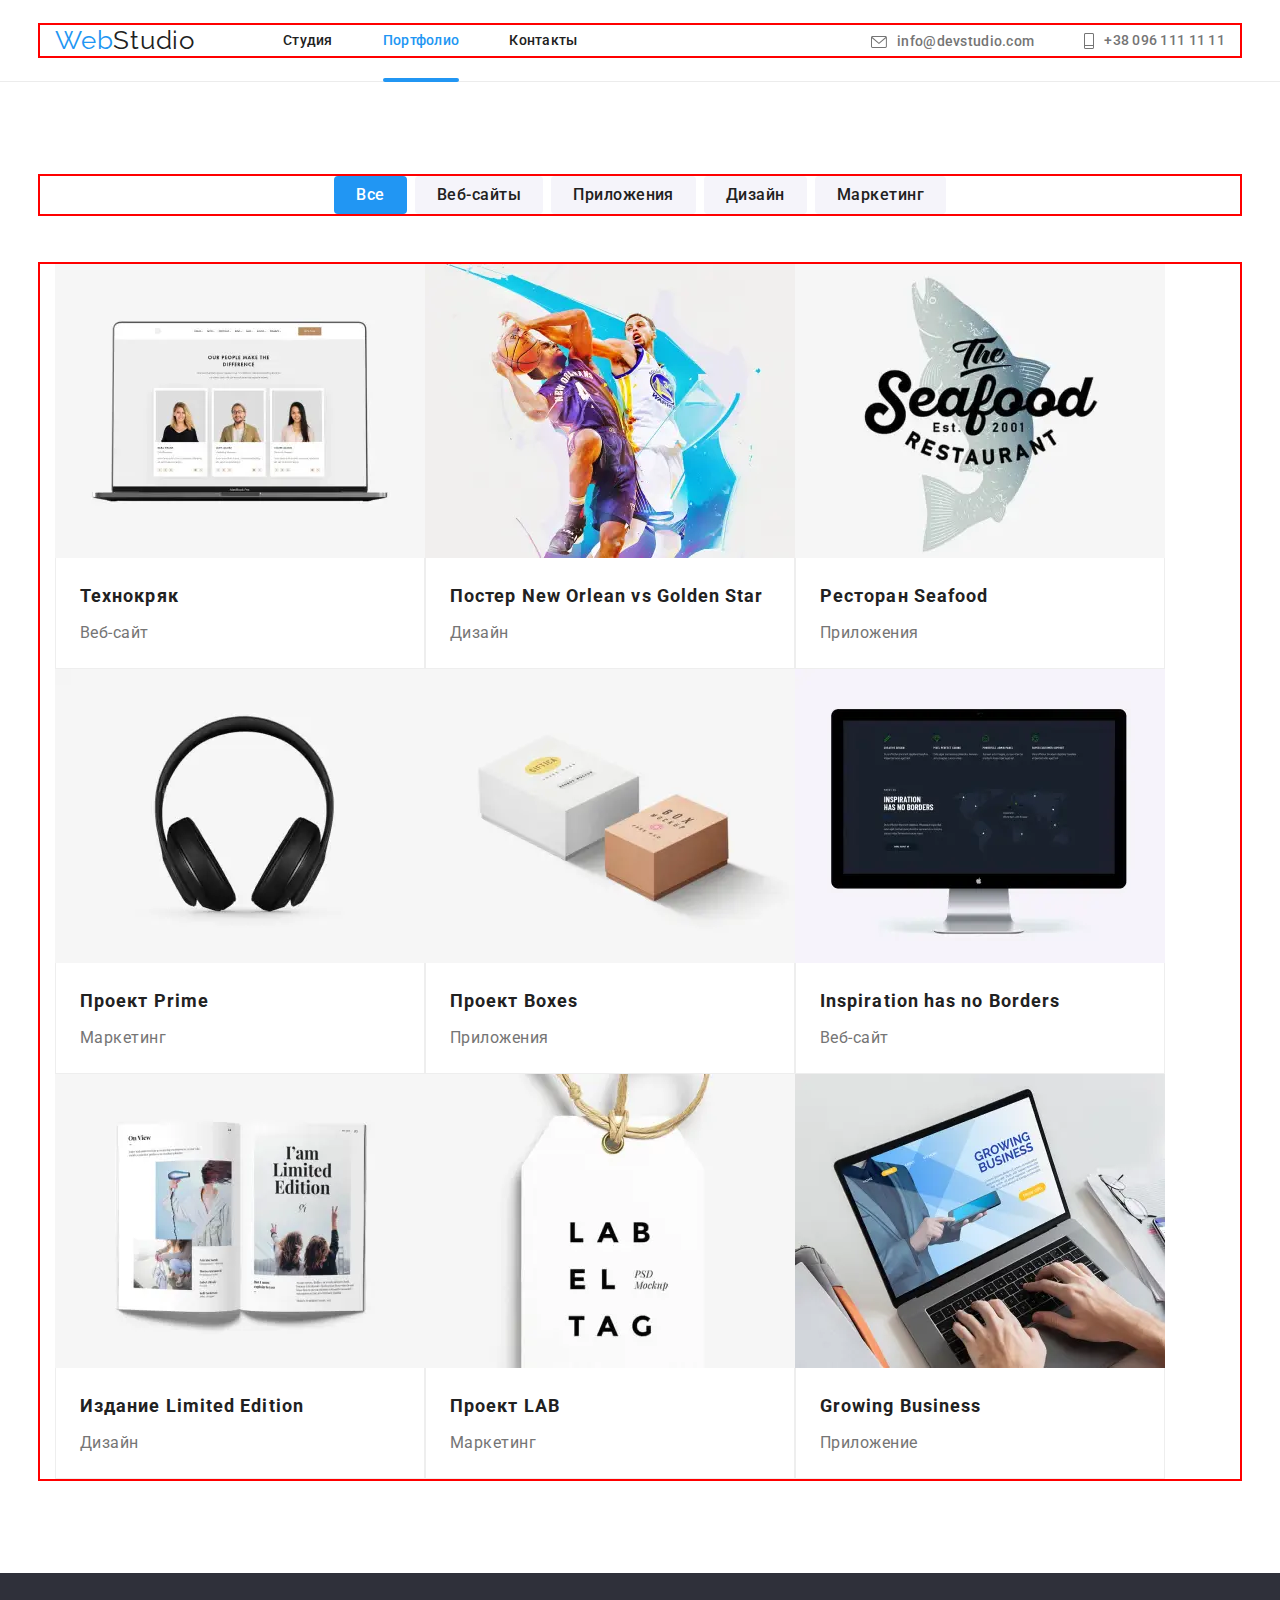
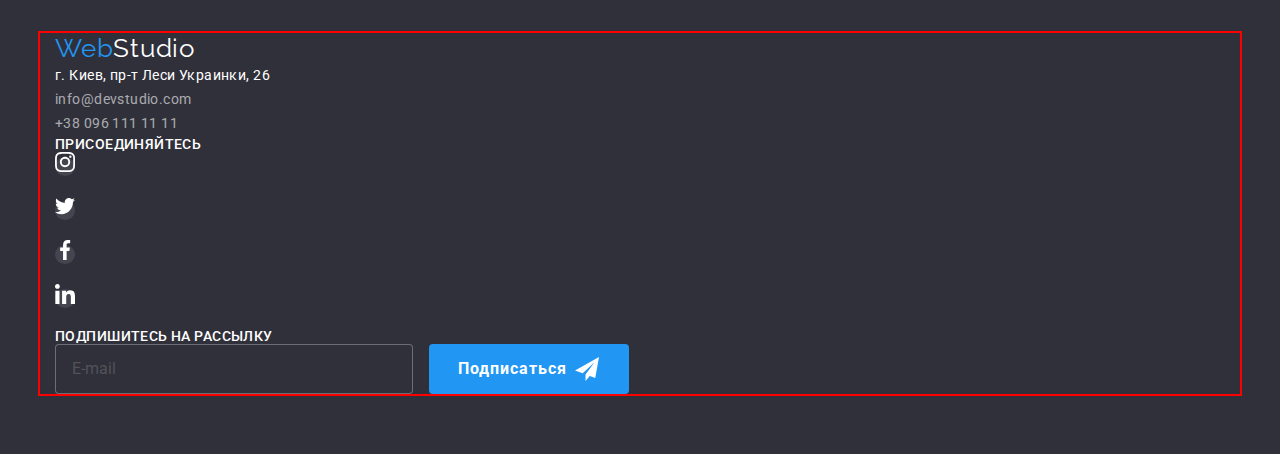
==== commit 08b2ee8a: "1" ====
--- a/portfolio.html
+++ b/portfolio.html
@@ -170,7 +170,48 @@
           <ul class="projects">
             <li class="project-content">
               <div class="title-info-project">
-                <img src="./images/technocrack.jpg" alt="Технокряк" width="370" height="294" />
+                <picture>
+                  <source
+                    media="(max-width: 767px)"
+                    srcset="./images/works/mobile/works-1.webp 1x, ./images/works/mobile/works-1@2x.webp 2x"
+                    type="image/webp"
+                  />
+                  <source
+                    media="(max-width: 767px)"
+                    srcset="./images/works/mobile/works-1.jpg 1x, ./images/works/mobile/works-1@2x.jpg 2x"
+                  />
+
+                  <source
+                    media="(max-width: 1199px)"
+                    srcset="
+                      ./images/works/tablet/works-1-tablet.webp    1x,
+                      ./images/works/tablet/works-1-tablet@2x.webp 2x
+                    "
+                    type="image/webp"
+                  />
+                  <source
+                    media="(max-width: 1199px)"
+                    srcset="./images/works/tablet/works-1-tablet.jpg 1x, ./images/works/tablet/works-1-tablet@2x.jpg 2x"
+                  />
+
+                  <source
+                    media="(min-width: 1200px)"
+                    srcset="
+                      ./images/works/desktop/works-1-desktop.webp,
+                      ./images/works/desktop/works-1-desktop@2x.webp 2x
+                    "
+                    type="image/webp"
+                  />
+                  <source
+                    media="(min-width: 1200px)"
+                    srcset="
+                      ./images/works/desktop/works-1-desktop.jpg    1x,
+                      ./images/works/desktop/works-1-desktop@2x.jpg 2x
+                    "
+                  />
+
+                  <img src="#" alt="Технокряк" />
+                </picture>
                 <p class="project-info-title">
                   Технокряк это современная площадка распространения коронавируса. Компании используют эту платформу для
                   цифрового шпионажа и атак на защищённые сервера конкурентов.
@@ -184,7 +225,48 @@
 
             <li class="project-content">
               <div class="title-info-project">
-                <img src="./images/neworlan.jpg" alt="Постер" width="370" height="294" />
+                <picture>
+                  <source
+                    media="(max-width: 767px)"
+                    srcset="./images/works/mobile/works-2.webp 1x, ./images/works/mobile/works-2@2x.webp 2x"
+                    type="image/webp"
+                  />
+                  <source
+                    media="(max-width: 767px)"
+                    srcset="./images/works/mobile/works-2.jpg 1x, ./images/works/mobile/works-2@2x.jpg 2x"
+                  />
+
+                  <source
+                    media="(max-width: 1199px)"
+                    srcset="
+                      ./images/works/tablet/works-2-tablet.webp    1x,
+                      ./images/works/tablet/works-2-tablet@2x.webp 2x
+                    "
+                    type="image/webp"
+                  />
+                  <source
+                    media="(max-width: 1199px)"
+                    srcset="./images/works/tablet/works-2-tablet.jpg 1x, ./images/works/tablet/works-2-tablet@2x.jpg 2x"
+                  />
+
+                  <source
+                    media="(min-width: 1200px)"
+                    srcset="
+                      ./images/works/desktop/works-2-desktop.webp,
+                      ./images/works/desktop/works-2-desktop@2x.webp 2x
+                    "
+                    type="image/webp"
+                  />
+                  <source
+                    media="(min-width: 1200px)"
+                    srcset="
+                      ./images/works/desktop/works-2-desktop.jpg    1x,
+                      ./images/works/desktop/works-2-desktop@2x.jpg 2x
+                    "
+                  />
+
+                  <img src="#" alt="Постер" />
+                </picture>
                 <p class="project-info-title">
                   Технокряк это современная площадка распространения коронавируса. Компании используют эту платформу для
                   цифрового шпионажа и атак на защищённые сервера конкурентов.
@@ -198,7 +280,48 @@
 
             <li class="project-content">
               <div class="title-info-project">
-                <img src="./images/seafood.jpg" alt="Приложения" width="370" height="294" />
+                <picture>
+                  <source
+                    media="(max-width: 767px)"
+                    srcset="./images/works/mobile/works-3.webp 1x, ./images/works/mobile/works-3@2x.webp 2x"
+                    type="image/webp"
+                  />
+                  <source
+                    media="(max-width: 767px)"
+                    srcset="./images/works/mobile/works-3.jpg 1x, ./images/works/mobile/works-3@2x.jpg 2x"
+                  />
+
+                  <source
+                    media="(max-width: 1199px)"
+                    srcset="
+                      ./images/works/tablet/works-3-tablet.webp    1x,
+                      ./images/works/tablet/works-3-tablet@2x.webp 2x
+                    "
+                    type="image/webp"
+                  />
+                  <source
+                    media="(max-width: 1199px)"
+                    srcset="./images/works/tablet/works-3-tablet.jpg 1x, ./images/works/tablet/works-3-tablet@2x.jpg 2x"
+                  />
+
+                  <source
+                    media="(min-width: 1200px)"
+                    srcset="
+                      ./images/works/desktop/works-3-desktop.webp,
+                      ./images/works/desktop/works-3-desktop@2x.webp 2x
+                    "
+                    type="image/webp"
+                  />
+                  <source
+                    media="(min-width: 1200px)"
+                    srcset="
+                      ./images/works/desktop/works-3-desktop.jpg    1x,
+                      ./images/works/desktop/works-3-desktop@2x.jpg 2x
+                    "
+                  />
+
+                  <img src="#" alt="Ресторан" />
+                </picture>
                 <p class="project-info-title">
                   Технокряк это современная площадка распространения коронавируса. Компании используют эту платформу для
                   цифрового шпионажа и атак на защищённые сервера конкурентов.
@@ -212,7 +335,48 @@
 
             <li class="project-content">
               <div class="title-info-project">
-                <img src="./images/prime.jpg" alt="Проект Prime" width="370" height="294" />
+                <picture>
+                  <source
+                    media="(max-width: 767px)"
+                    srcset="./images/works/mobile/works-4.webp 1x, ./images/works/mobile/works-4@2x.webp 2x"
+                    type="image/webp"
+                  />
+                  <source
+                    media="(max-width: 767px)"
+                    srcset="./images/works/mobile/works-4.jpg 1x, ./images/works/mobile/works-4@2x.jpg 2x"
+                  />
+
+                  <source
+                    media="(max-width: 1199px)"
+                    srcset="
+                      ./images/works/tablet/works-4-tablet.webp    1x,
+                      ./images/works/tablet/works-4-tablet@2x.webp 2x
+                    "
+                    type="image/webp"
+                  />
+                  <source
+                    media="(max-width: 1199px)"
+                    srcset="./images/works/tablet/works-4-tablet.jpg 1x, ./images/works/tablet/works-4-tablet@2x.jpg 2x"
+                  />
+
+                  <source
+                    media="(min-width: 1200px)"
+                    srcset="
+                      ./images/works/desktop/works-4-desktop.webp,
+                      ./images/works/desktop/works-4-desktop@2x.webp 2x
+                    "
+                    type="image/webp"
+                  />
+                  <source
+                    media="(min-width: 1200px)"
+                    srcset="
+                      ./images/works/desktop/works-4-desktop.jpg    1x,
+                      ./images/works/desktop/works-4-desktop@2x.jpg 2x
+                    "
+                  />
+
+                  <img src="#" alt="Проект Prime" />
+                </picture>
                 <p class="project-info-title">
                   Технокряк это современная площадка распространения коронавируса. Компании используют эту платформу для
                   цифрового шпионажа и атак на защищённые сервера конкурентов.
@@ -226,7 +390,48 @@
 
             <li class="project-content">
               <div class="title-info-project">
-                <img src="./images/boxes.jpg" alt="Проект Boxes" width="370" height="294" />
+                <picture>
+                  <source
+                    media="(max-width: 767px)"
+                    srcset="./images/works/mobile/works-5.webp 1x, ./images/works/mobile/works-5@2x.webp 2x"
+                    type="image/webp"
+                  />
+                  <source
+                    media="(max-width: 767px)"
+                    srcset="./images/works/mobile/works-5.jpg 1x, ./images/works/mobile/works-5@2x.jpg 2x"
+                  />
+
+                  <source
+                    media="(max-width: 1199px)"
+                    srcset="
+                      ./images/works/tablet/works-5-tablet.webp    1x,
+                      ./images/works/tablet/works-5-tablet@2x.webp 2x
+                    "
+                    type="image/webp"
+                  />
+                  <source
+                    media="(max-width: 1199px)"
+                    srcset="./images/works/tablet/works-5-tablet.jpg 1x, ./images/works/tablet/works-5-tablet@2x.jpg 2x"
+                  />
+
+                  <source
+                    media="(min-width: 1200px)"
+                    srcset="
+                      ./images/works/desktop/works-5-desktop.webp,
+                      ./images/works/desktop/works-5-desktop@2x.webp 2x
+                    "
+                    type="image/webp"
+                  />
+                  <source
+                    media="(min-width: 1200px)"
+                    srcset="
+                      ./images/works/desktop/works-5-desktop.jpg    1x,
+                      ./images/works/desktop/works-5-desktop@2x.jpg 2x
+                    "
+                  />
+
+                  <img src="#" alt="Проект Boxes" />
+                </picture>
                 <p class="project-info-title">
                   Технокряк это современная площадка распространения коронавируса. Компании используют эту платформу для
                   цифрового шпионажа и атак на защищённые сервера конкурентов.
@@ -240,7 +445,48 @@
 
             <li class="project-content">
               <div class="title-info-project">
-                <img src="./images/borders.jpg" alt="Inspiration has no Borders" width="370" height="294" />
+                <picture>
+                  <source
+                    media="(max-width: 767px)"
+                    srcset="./images/works/mobile/works-6.webp 1x, ./images/works/mobile/works-6@2x.webp 2x"
+                    type="image/webp"
+                  />
+                  <source
+                    media="(max-width: 767px)"
+                    srcset="./images/works/mobile/works-6.jpg 1x, ./images/works/mobile/works-6@2x.jpg 2x"
+                  />
+
+                  <source
+                    media="(max-width: 1199px)"
+                    srcset="
+                      ./images/works/tablet/works-6-tablet.webp    1x,
+                      ./images/works/tablet/works-6-tablet@2x.webp 2x
+                    "
+                    type="image/webp"
+                  />
+                  <source
+                    media="(max-width: 1199px)"
+                    srcset="./images/works/tablet/works-6-tablet.jpg 1x, ./images/works/tablet/works-6-tablet@2x.jpg 2x"
+                  />
+
+                  <source
+                    media="(min-width: 1200px)"
+                    srcset="
+                      ./images/works/desktop/works-6-desktop.webp,
+                      ./images/works/desktop/works-6-desktop@2x.webp 2x
+                    "
+                    type="image/webp"
+                  />
+                  <source
+                    media="(min-width: 1200px)"
+                    srcset="
+                      ./images/works/desktop/works-6-desktop.jpg    1x,
+                      ./images/works/desktop/works-6-desktop@2x.jpg 2x
+                    "
+                  />
+
+                  <img src="#" alt="Inspiration has no Borders" />
+                </picture>
                 <p class="project-info-title">
                   Технокряк это современная площадка распространения коронавируса. Компании используют эту платформу для
                   цифрового шпионажа и атак на защищённые сервера конкурентов.
@@ -254,7 +500,48 @@
 
             <li class="project-content">
               <div class="title-info-project">
-                <img src="./images/limitededition.jpg" alt="Издание Limited Edition" width="370" height="294" />
+                <picture>
+                  <source
+                    media="(max-width: 767px)"
+                    srcset="./images/works/mobile/works-7.webp 1x, ./images/works/mobile/works-7@2x.webp 2x"
+                    type="image/webp"
+                  />
+                  <source
+                    media="(max-width: 767px)"
+                    srcset="./images/works/mobile/works-7.jpg 1x, ./images/works/mobile/works-7@2x.jpg 2x"
+                  />
+
+                  <source
+                    media="(max-width: 1199px)"
+                    srcset="
+                      ./images/works/tablet/works-7-tablet.webp    1x,
+                      ./images/works/tablet/works-7-tablet@2x.webp 2x
+                    "
+                    type="image/webp"
+                  />
+                  <source
+                    media="(max-width: 1199px)"
+                    srcset="./images/works/tablet/works-7-tablet.jpg 1x, ./images/works/tablet/works-7-tablet@2x.jpg 2x"
+                  />
+
+                  <source
+                    media="(min-width: 1200px)"
+                    srcset="
+                      ./images/works/desktop/works-7-desktop.webp,
+                      ./images/works/desktop/works-7-desktop@2x.webp 2x
+                    "
+                    type="image/webp"
+                  />
+                  <source
+                    media="(min-width: 1200px)"
+                    srcset="
+                      ./images/works/desktop/works-7-desktop.jpg    1x,
+                      ./images/works/desktop/works-7-desktop@2x.jpg 2x
+                    "
+                  />
+
+                  <img src="#" alt="Издание Limited Edition" />
+                </picture>
                 <p class="project-info-title">
                   Технокряк это современная площадка распространения коронавируса. Компании используют эту платформу для
                   цифрового шпионажа и атак на защищённые сервера конкурентов.
@@ -268,7 +555,48 @@
 
             <li class="project-content">
               <div class="title-info-project">
-                <img src="./images/lab.jpg" alt="Проект LAB" width="370" height="294" />
+                <picture>
+                  <source
+                    media="(max-width: 767px)"
+                    srcset="./images/works/mobile/works-8.webp 1x, ./images/works/mobile/works-8@2x.webp 2x"
+                    type="image/webp"
+                  />
+                  <source
+                    media="(max-width: 767px)"
+                    srcset="./images/works/mobile/works-8.jpg 1x, ./images/works/mobile/works-8@2x.jpg 2x"
+                  />
+
+                  <source
+                    media="(max-width: 1199px)"
+                    srcset="
+                      ./images/works/tablet/works-8-tablet.webp    1x,
+                      ./images/works/tablet/works-8-tablet@2x.webp 2x
+                    "
+                    type="image/webp"
+                  />
+                  <source
+                    media="(max-width: 1199px)"
+                    srcset="./images/works/tablet/works-8-tablet.jpg 1x, ./images/works/tablet/works-8-tablet@2x.jpg 2x"
+                  />
+
+                  <source
+                    media="(min-width: 1200px)"
+                    srcset="
+                      ./images/works/desktop/works-8-desktop.webp,
+                      ./images/works/desktop/works-8-desktop@2x.webp 2x
+                    "
+                    type="image/webp"
+                  />
+                  <source
+                    media="(min-width: 1200px)"
+                    srcset="
+                      ./images/works/desktop/works-8-desktop.jpg    1x,
+                      ./images/works/desktop/works-8-desktop@2x.jpg 2x
+                    "
+                  />
+
+                  <img src="#" alt="Проект LAB" />
+                </picture>
                 <p class="project-info-title">
                   Технокряк это современная площадка распространения коронавируса. Компании используют эту платформу для
                   цифрового шпионажа и атак на защищённые сервера конкурентов.
@@ -282,7 +610,48 @@
 
             <li class="project-content">
               <div class="title-info-project">
-                <img src="./images/business.jpg" alt="Growing Business" width="370" height="294" />
+                <picture>
+                  <source
+                    media="(max-width: 767px)"
+                    srcset="./images/works/mobile/works-9.webp 1x, ./images/works/mobile/works-9@2x.webp 2x"
+                    type="image/webp"
+                  />
+                  <source
+                    media="(max-width: 767px)"
+                    srcset="./images/works/mobile/works-9.jpg 1x, ./images/works/mobile/works-9@2x.jpg 2x"
+                  />
+
+                  <source
+                    media="(max-width: 1199px)"
+                    srcset="
+                      ./images/works/tablet/works-9-tablet.webp    1x,
+                      ./images/works/tablet/works-9-tablet@2x.webp 2x
+                    "
+                    type="image/webp"
+                  />
+                  <source
+                    media="(max-width: 1199px)"
+                    srcset="./images/works/tablet/works-9-tablet.jpg 1x, ./images/works/tablet/works-9-tablet@2x.jpg 2x"
+                  />
+
+                  <source
+                    media="(min-width: 1200px)"
+                    srcset="
+                      ./images/works/desktop/works-9-desktop.webp,
+                      ./images/works/desktop/works-9-desktop@2x.webp 2x
+                    "
+                    type="image/webp"
+                  />
+                  <source
+                    media="(min-width: 1200px)"
+                    srcset="
+                      ./images/works/desktop/works-9-desktop.jpg    1x,
+                      ./images/works/desktop/works-9-desktop@2x.jpg 2x
+                    "
+                  />
+
+                  <img src="#" alt="Growing Business" />
+                </picture>
                 <p class="project-info-title">
                   Технокряк это современная площадка распространения коронавируса. Компании используют эту платформу для
                   цифрового шпионажа и атак на защищённые сервера конкурентов.
--- a/css/main.min.css
+++ b/css/main.min.css
@@ -1,2 +1,2 @@
-:root{--primary-text-color: #212121;--title-text-color: #757575;--accent-color: #ffffff;--hover-color: #2196f3}.visually-hidden{position:absolute;white-space:nowrap;width:1px;height:1px;overflow:hidden;border:0;padding:0;clip:rect(0 0 0 0);clip-path:inset(50%);margin:-1px}html{box-sizing:border-box;scroll-behavior:smooth}*,*::after,*::before{box-sizing:inherit}.body{font-family:'Roboto', sans-serif;background-color:var(--accent-color);color:var(--primary-text-color)}p,h1,h2,h3,h4,h5,h6{margin:0}ul{margin:0;padding:0}button{cursor:pointer}img{display:block;max-width:100%;height:auto}.features-list,.directions,.team,.buttons,.projects,.site-nav,.contacts,.footer-list,.clients-item,.social-item,.footer-adress,.item-social,.mobile-menu__nav,.mobile-menu__contacts,.social-mobile{list-style:none}.container{padding:0px 15px;margin:0 auto;outline:2px solid red}@media screen and (min-width: 480px){.container{width:480px}}@media screen and (min-width: 768px){.container{width:768px}}@media screen and (min-width: 1200px){.container{width:1200px}}.section{padding-top:94px;padding-bottom:94px}.modal-btn{background:#ffffff;border:1px solid rgba(0,0,0,0.1);border-radius:50%;box-sizing:border-box;width:30px;height:30px;position:absolute;top:8px;right:8px;padding:0;display:flex;justify-content:center;align-items:center;color:var(--primary-text-color);transition:color 250ms cubic-bezier(0.4, 0, 0.2, 1)}.modal-btn:hover,.modal-btn:focus{color:var(--hover-color)}.team-social{display:flex;align-items:center;margin-top:16px;padding-left:32px;padding-right:32px}.social-item{width:44px;height:44px}.social-link{width:100%;height:100%;display:block;border-radius:50%;display:flex;align-items:center;justify-content:center;transition:fill 250ms cubic-bezier(0.4, 0, 0.2, 1),background-color 250ms cubic-bezier(0.4, 0, 0.2, 1)}.social-link:hover,.social-link:focus{background-color:var(--hover-color)}.social-icon{fill:#afb1b8;transition:fill 250ms cubic-bezier(0.4, 0, 0.2, 1)}.social-link:hover .social-icon,.social-link:focus .social-icon{fill:var(--accent-color)}.social-item:not(:last-child){margin-right:10px}.site-nav__link_line:after{content:'';width:100%;position:absolute;height:4px;background:#2196f3;border-radius:2px;bottom:-32px;left:0}.backdrop{width:100vw;height:100vh;background-color:rgba(0,0,0,0.2);position:fixed;top:0;transition:opacity 250ms cubic-bezier(0.4, 0, 0.2, 1),visibility 250ms cubic-bezier(0.4, 0, 0.2, 1)}.backdrop.is-hidden{visibility:hidden;opacity:0;pointer-events:none}.modal-close-icon{fill:currentColor}.modal{position:absolute;width:450px;min-height:609px;background:#ffffff;box-shadow:0px 1px 3px rgba(0,0,0,0.12),0px 1px 1px rgba(0,0,0,0.14),0px 2px 1px rgba(0,0,0,0.2);border-radius:4px;padding:40px;top:50%;left:50%;transform:translate(-50%, -50%)}@media screen and (max-width: 1199px){.modal{max-width:450px}}@media screen and (min-width: 1200px){.modal{width:528px;min-height:581px}}.modal-form{display:flex;flex-direction:column}.modal-form-head{font-style:normal;font-weight:bold;font-size:20px;line-height:1.15;text-align:center;letter-spacing:0.03em;margin-bottom:12px;color:var(--primary-text-color)}.modal-form-field{font-size:12px;line-height:1.16;letter-spacing:0.01em;color:var(--title-text-color);margin-bottom:10px}.field-modal{margin-bottom:0}.modal-form-wrapper{margin-top:4px;position:relative;display:block}.modal-form-imput{width:100%;height:40px;border:1px solid rgba(33,33,33,0.2);border-radius:4px;padding-left:42px;transition:border-color 250ms cubic-bezier(0.4, 0, 0.2, 1)}.modal-form-imput:focus{outline:none;border-color:var(--hover-color)}.modal-form-message{width:100%;height:120px;border:1px solid rgba(33,33,33,0.2);border-radius:4px;margin-top:4px;margin-bottom:20px;padding-left:16px;padding-right:16px;padding-top:12px;padding-bottom:12px;resize:none;transition:border-color 250ms cubic-bezier(0.4, 0, 0.2, 1)}.modal-form-message:focus{outline:none;border-color:var(--hover-color)}.modal-form-message::placeholder{color:rgba(117,117,117,0.5)}.modal-form-icon{position:absolute;top:50%;left:16px;transform:translateY(-50%);transition:fill 250ms cubic-bezier(0.4, 0, 0.2, 1)}.modal-form-imput:focus+.modal-form-icon{fill:var(--hover-color)}.modal-form-button{align-self:center;font-family:inherit;font-weight:700;font-size:16px;line-height:1.87;letter-spacing:0.06em;border:none;color:var(--accent-color);background:var(--hover-color);border-radius:4px;padding-top:10px;padding-right:55px;padding-bottom:10px;padding-left:56px;width:200px;height:50px;left:700px;top:430px;transition:background-color 250ms cubic-bezier(0.4, 0, 0.2, 1),box-shadow 250ms cubic-bezier(0.4, 0, 0.2, 1)}.modal-form-button:hover,.modal-form-button:focus{background-color:#188ce8;box-shadow:0px 4px 4px rgba(0,0,0,0.15)}.modal-form-checkbox-label::before{display:block;content:'';width:15px;height:15px;cursor:pointer;margin-right:7px;border:1px solid var(--primary-text-color);border-radius:4px;transition:background-color 250ms cubic-bezier(0.4, 0, 0.2, 1)}.modal-form-checkbox-label{display:flex;align-items:center;justify-content:center;letter-spacing:0.03em;color:#757575;margin-bottom:30px;font-size:12px;line-height:1.16}@media screen and (min-width: 1200px){.modal-form-checkbox-label{font-size:14px;line-height:1.71}}.modal-form-checkbox:checked+.modal-form-checkbox-label::before{outline:1px solid var(--hover-color);background-image:url(../images/vector.svg);background-size:contain;background-origin:border-box;background-repeat:no-repeat;background-position:center;background-color:var(--hover-color);border-color:var(--hover-color)}.conditions{font-size:12px;line-height:1.16;letter-spacing:0.03em;text-decoration:none;position:relative;color:var(--hover-color)}@media screen and (min-width: 1200px){.conditions{font-size:14px;line-height:1.71}}.line:before{content:'';width:100%;position:absolute;height:1px;background:var(--hover-color);border-radius:2px;left:0;bottom:-0.5px}@media screen and (min-width: 1200px){.line:before{bottom:5px}}.page-header__container{display:flex;align-items:center}@media screen and (min-width: 768px){.site-navigation{display:flex;align-items:center}}@media screen and (min-width: 768px){.site-nav{display:flex;align-items:center}}@media screen and (max-width: 768px){.site-nav{display:none}}@media screen and (min-width: 1200px){.header-contacts__list{display:flex;align-items:center}}.header-contacts__list{font-style:normal;font-size:14px;line-height:1.71;letter-spacing:0.03em;color:var(--accent-color)}@media screen and (max-width: 1199px){.header-contacts__list{display:flex;flex-direction:column;align-items:flex-start}}@media screen and (max-width: 1199px) and (max-width: 768px){.header-contacts__list{display:none}}.site-navigation__logo{font-family:'Raleway', sans-serif;text-decoration:none;font-size:26px;line-height:1.2;letter-spacing:0.03em;color:var(--hover-color)}.page-header{border-bottom:1px solid #ececec}@media screen and (max-width: 479px){.page-header{padding-top:10px;padding-bottom:10px}}@media (min-width: 480px) and (max-width: 1199px){.site-navigation__logo{padding-top:25px;padding-bottom:25px}}@media (min-width: 480px) and (max-width: 1199px){.site-nav{padding-top:26px;padding-bottom:26px}}@media (min-width: 480px) and (max-width: 1199px){.header-contacts__list{padding-top:21px;padding-bottom:21px}}@media (min-width: 1200px){.page-header{padding-top:25px;padding-bottom:25px}}.site-navigation__logo_black{color:var(--primary-text-color);transition:color 250ms cubic-bezier(0.4, 0, 0.2, 1)}.site-navigation__logo:hover>.site-navigation__logo_black,.site-navigation__logo:focus>.site-navigation__logo_black{color:var(--hover-color)}@media screen and (min-width: 768px){.site-navigation__logo_position{margin-right:88px}}.site-nav__link{text-decoration:none;font-weight:500;font-size:14px;line-height:1.14;letter-spacing:0.02em;color:var(--primary-text-color);transition:color 250ms cubic-bezier(0.4, 0, 0.2, 1)}.site-nav__link:hover,.site-nav__link:focus{color:var(--hover-color)}@media screen and (min-width: 768px){.site-nav__item_position:not(:last-child){margin-right:50px}}@media screen and (max-width: 1199px){.header-contacts__item:not(:last-child){margin-bottom:10px}}@media screen and (min-width: 1200px){.header-contacts__item_position:not(:last-child){margin-right:50px}}.site-nav__link_current{text-decoration:none;font-weight:500;font-size:14px;line-height:1.14;letter-spacing:0.02em;color:var(--hover-color)}.site-nav__item{position:relative}.header-contacts__icon{fill:currentColor}@media screen and (max-width: 768px){.header-contacts__icon{display:none}}@media screen and (min-width: 768px){.header-contacts__icon_position{margin-right:8px}}@media screen and (min-width: 1200px){.header-contacts__icon_position{margin-right:10px}}.header-contacts__link{display:flex;align-items:center;justify-content:center;text-decoration:none;font-weight:500;font-size:12px;line-height:1.16;letter-spacing:0.02em;color:var(--title-text-color);transition:color 250ms cubic-bezier(0.4, 0, 0.2, 1)}.header-contacts__link:hover,.header-contacts__link:focus{text-decoration:none;color:var(--hover-color)}@media screen and (min-width: 1200px){.header-contacts__link{font-size:14px;line-height:1.14;margin-bottom:0}}@media screen and (min-width: 768px){.header__info{margin-left:auto}}.hero-title{font-weight:900;font-size:26px;line-height:1.62;letter-spacing:0.06em;text-transform:uppercase;color:var(--accent-color);margin-bottom:30px}.hero{max-width:479px;margin:0 auto;text-align:center;background:#2f303a;background-image:linear-gradient(to right, rgba(47,48,58,0.4), rgba(47,48,58,0.4)),url("../images/img/hero/hero.jpg");background-repeat:no-repeat;background-position:center;background-size:cover}@media (min-width: 768px) and (max-width: 1199px){.hero{max-width:767px;background-image:linear-gradient(to right, rgba(47,48,58,0.4), rgba(47,48,58,0.4)),url(../images/img/hero/hero-tablet.jpg)}}@media (min-width: 1200px){.hero{max-width:1600px;height:600px;padding-top:200px;padding-bottom:200px;background-image:linear-gradient(to right, rgba(47,48,58,0.4), rgba(47,48,58,0.4)),url(../images/img/hero/hero-desktop.jpg)}}@media (min-width: 1200px){.hero-title{font-weight:900;font-size:44px;line-height:1.36}}@media screen and (max-width: 1199px){.hero{padding-top:118px;padding-bottom:118px}}.button-hero{font-family:inherit;font-weight:700;font-size:16px;line-height:1.87;letter-spacing:0.06em;border:none;color:var(--accent-color);background:var(--hover-color);box-shadow:0px 4px 4px rgba(0,0,0,0.15);border-radius:4px;width:200px;height:50px;left:700px;top:430px;transition:color 250ms cubic-bezier(0.4, 0, 0.2, 1),background-color 250ms cubic-bezier(0.4, 0, 0.2, 1),box-shadow 250ms cubic-bezier(0.4, 0, 0.2, 1)}.button-hero{align-content:center;padding-top:10px;padding-right:32px;padding-bottom:10px;padding-left:32px;width:auto}.button-hero:hover,.button-hero:focus{font-size:16px;line-height:1.87;letter-spacing:0.06em;background:#188ce8;box-shadow:0px 4px 4px rgba(0,0,0,0.15);border-radius:4px}.features-list .title-features{font-weight:bold;font-size:14px;line-height:1.14;letter-spacing:0.03em;text-transform:uppercase;color:var(--primary-text-color)}.features-list .text{font-size:14px;line-height:1.71;letter-spacing:0.03em;color:var(--title-text-color)}.text-features,.text{width:100%;padding-bottom:0}@media screen and (min-width: 767px){.text-features,.text{width:354px}}.text-features{margin:15px}@media screen and (min-width: 1199px){.text-features{width:270px;width:calc((100% - 15 * 2) / 2)}}@media screen and (min-width: 1199px){.text{width:270px;width:calc((100% - 15 * 2) / 2)}}.features-list{margin-left:-15px;margin-right:-15px}.title-features{display:flex;align-items:center;margin-bottom:10px}@media screen and (max-width: 767px){.title-features{justify-content:center}}@media screen and (max-width: 767px){.text-features:not(:last-child){margin-bottom:30px}}.features-list{display:flex;flex-wrap:wrap;justify-content:center}.section-icons{height:120px;background-color:#f5f4fa;border-radius:4px;display:block;margin-bottom:30px;padding:25px 0;display:flex;justify-content:center;align-items:center}.section-title{font-size:36px;line-height:1.16;letter-spacing:0.03em;color:var(--primary-text-color)}.directions-name{font-weight:bold;font-size:14px;line-height:1.14;text-align:center;letter-spacing:0.03em;text-transform:uppercase;background:rgba(47,48,58,0.8);color:#ffffff;bottom:0;left:0;padding-top:27px;padding-bottom:27px;position:absolute;width:100%}.directions-title{padding-top:0}.team .title{font-weight:500;font-size:16px;line-height:1.18;letter-spacing:0.03em;color:var(--primary-text-color)}.team .text{text-align:center}.team-info{padding-top:30px;padding-bottom:30px}.team-images{flex-basis:calc(100% / 4 - 270px);margin-left:30px;background:#ffffff;box-shadow:0px 1px 3px rgba(0,0,0,0.12),0px 1px 1px rgba(0,0,0,0.14),0px 2px 1px rgba(0,0,0,0.2);border-radius:0px 0px 4px 4px}.team .text,.text-name{font-size:16px;line-height:0.84;letter-spacing:0.03em;color:var(--title-text-color)}.section-team{background:#f5f4fa}.clients-after-items{width:170px;height:92px;border:1px solid #afb1b8;border-radius:4px;background-position:center;background-size:106px;background-repeat:no-repeat;transition:border-color 250ms cubic-bezier(0.4, 0, 0.2, 1)}.clients-after-items:hover,.clients-after-items:focus{border-color:var(--hover-color)}.clients-link{width:100%;height:100%;fill:#afb1b8;transition:fill 250ms cubic-bezier(0.4, 0, 0.2, 1)}.clients-link:hover,.clients-link:focus{fill:var(--hover-color)}.btn{font-family:inherit;font-weight:500;font-size:16px;line-height:1.63;letter-spacing:0.03em;border:none;color:var(--primary-text-color);background:#f5f4fa;border-radius:4px;transition:color 250ms cubic-bezier(0.4, 0, 0.2, 1),box-shadow 250ms cubic-bezier(0.4, 0, 0.2, 1),background-color 250ms cubic-bezier(0.4, 0, 0.2, 1)}.btn,.btn-current{padding-top:6px;padding-bottom:6px;padding-left:22px;padding-right:22px}.btn-current{font-family:inherit;font-weight:500;font-size:16px;line-height:1.62;text-align:center;letter-spacing:0.03em;border:none;color:var(--accent-color);background:var(--hover-color);border-radius:4px;width:73px;height:38px;left:495px;top:174px;transition:box-shadow 250ms cubic-bezier(0.4, 0, 0.2, 1)}.btn:hover,.btn:focus,.btn-current:hover,.btn-current:focus{color:var(--accent-color);background:var(--hover-color);box-shadow:0px 3px 1px rgba(0,0,0,0.1),0px 1px 2px rgba(0,0,0,0.08),0px 2px 2px rgba(0,0,0,0.12);border-radius:4px}.project-content:hover{box-shadow:0px 1px 1px rgba(0,0,0,0.12),0px 4px 4px rgba(0,0,0,0.06),1px 4px 6px rgba(0,0,0,0.16)}.project-info-title{font-size:18px;line-height:1.55;letter-spacing:0.03em;color:#ffffff;position:absolute;top:0;left:0;background-color:rgba(33,150,243,0.9);padding-top:63px;padding-bottom:63px;padding-left:24px;padding-right:24px;height:100%;transform:translateY(100%);transition:transform 250ms cubic-bezier(0.4, 0, 0.2, 1)}.title-info-project{position:relative;overflow:hidden}.project{font-size:18px;line-height:2;letter-spacing:0.06em}.project-content:hover .project-info-title{transform:translateY(0)}.projects .text,.text-name{font-size:16px;line-height:1.87;letter-spacing:0.03em;color:var(--title-text-color)}.project-name{padding-left:24px;padding-top:20px;padding-right:24px;padding-bottom:20px;border-right:1px solid #eeeeee;border-bottom:1px solid #eeeeee;border-left:1px solid #eeeeee;background:#ffffff}.footer-logo{font-family:'Raleway', sans-serif;text-decoration:none;font-size:26px;line-height:1.2;letter-spacing:0.03em;color:var(--hover-color)}.logo-white{color:var(--accent-color);transition:color 250ms cubic-bezier(0.4, 0, 0.2, 1)}.footer-logo:hover>.logo-white,.footer-logo:focus>.logo-white{color:var(--hover-color)}.page-footer{background:#2f303a;padding-top:60px;padding-bottom:60px}.footer-contacts{text-decoration:none;font-style:normal;font-size:14px;line-height:1.71;letter-spacing:0.03em;color:rgba(255,255,255,0.6);transition:color 250ms cubic-bezier(0.4, 0, 0.2, 1)}.footer-contacts:hover,.footer-contacts:focus{text-decoration:none;color:var(--hover-color)}.adress-footer{font-style:normal;font-size:14px;line-height:1.71;letter-spacing:0.03em;color:var(--accent-color)}.adress-info{text-decoration:none;font-size:14px;line-height:1.17;letter-spacing:0.03em;color:#ffffff;transition:color 250ms cubic-bezier(0.4, 0, 0.2, 1)}.adress-info:hover,.adress-info:focus{color:var(--hover-color)}.input-mail-footer{width:358px;height:50px;padding-left:16px;padding-right:16px;padding-top:15px;padding-bottom:15px;background:#2f303a;color:var(--accent-color);border:1px solid rgba(255,255,255,0.3);box-sizing:border-box;border-radius:4px;transition:border-color 250ms cubic-bezier(0.4, 0, 0.2, 1),drop-shadow 250ms cubic-bezier(0.4, 0, 0.2, 1)}.input-mail-footer:focus{outline:none;filter:drop-shadow(0px 4px 4px rgba(0,0,0,0.15));border-color:var(--hover-color)}.input-mail-footer::placeholder{color:rgba(117,117,117,0.5)}.footer-btn{width:200px;height:50px;margin-left:12px;padding-left:29px;padding-right:62px;padding-top:10px;padding-bottom:10px;background:var(--hover-color);border-radius:4px;border:none;font-weight:bold;font-size:16px;line-height:1.87;letter-spacing:0.06em;color:#ffffff;transition:background-color 250ms cubic-bezier(0.4, 0, 0.2, 1),box-shadow 250ms cubic-bezier(0.4, 0, 0.2, 1)}.footer-btn:hover,.footer-btn:focus{background:#188ce8;box-shadow:0px 4px 4px rgba(0,0,0,0.15)}.icon-telegram{position:absolute;top:50%;left:148px;transform:translateY(-50%);margin-left:10px}.icon-btn-footer{position:relative}.join{font-weight:500;font-size:14px;line-height:16px;letter-spacing:0.03em;text-transform:uppercase;color:#ffffff}.link-social{width:100%;height:100%;border-radius:50%;background-color:rgba(255,255,255,0.1);transition:background-color 250ms cubic-bezier(0.4, 0, 0.2, 1)}.link-social:hover,.link-social:focus{background-color:var(--hover-color)}.icon-social{fill:var(--accent-color)}.link-social:hover .icon-social,.link-social:focus .icon-social{fill:var(--accent-color)}.item-social{width:44px;height:44px}.burger-btn{background-color:transparent;cursor:pointer;border:none;padding:0;margin-left:auto;line-height:0}@media screen and (min-width: 768px){.burger-btn{display:none}}.burger-btn__icon:hover,.burger-btn__icon:focus{fill:var(--hover-color)}.mobile-menu{position:fixed;z-index:100;top:0;left:0;width:100vw;height:100vh;padding:48px 40px;opacity:0;visibility:hidden;pointer-events:none;background-color:var(--accent-color);transition:opasity 250ms cubic-bezier(0.4, 0, 0.2, 1),visibility 250ms cubic-bezier(0.4, 0, 0.2, 1)}.mobile-menu.is-open{opacity:1;visibility:visible;pointer-events:all}.mobile-menu__close{position:absolute;top:10px;right:15px;background-color:transparent;cursor:pointer;border:none;padding:0;margin-left:auto;line-height:0}.mobile-menu__icon:hover,.mobile-menu__icon:focus{fill:var(--hover-color)}.mobile-menu__nav-item:not(:last-child){margin-bottom:32px}.mobile-menu__nav-link{font-family:Roboto;font-style:normal;font-weight:500;font-size:40px;line-height:1.17;text-align:center;letter-spacing:0.02em;text-decoration:none;color:var(--primary-text-color)}.mobile-menu__contacts{margin-bottom:64px}.mobile-menu__contacts-item:not(:last-child){margin-bottom:32px}.mobile-menu__contacts-link{text-decoration:none;font-weight:500;font-size:34px;line-height:1.17;letter-spacing:0.02em;color:var(--hover-color)}.mobile-menu__contacts-link--mail-theme{font-size:24px;line-height:1.16;letter-spacing:0.02em;color:var(--title-text-color)}.social-mobile{display:flex;flex-wrap:wrap;margin-bottom:48px}.social-mobile:not(:last-child){border-right:1px solid rgba(33,33,33,0.2);transform:rotate(90deg)}.social-mobile__item:not(:first-child){padding-left:10px}.social-mobile__item:not(:last-child){padding-right:10px;border-right:1px solid rgba(33,33,33,0.2)}.social-mobile__link{text-decoration:none;font-weight:500;font-size:18px;line-height:1.22;letter-spacing:0.02em;color:var(--hover-color)}.mobile-menu__nav-link--current{color:var(--hover-color)}.mobile-container{display:flex;flex-direction:column;justify-content:space-between;height:100%}
+:root{--primary-text-color: #212121;--title-text-color: #757575;--accent-color: #ffffff;--hover-color: #2196f3}.visually-hidden{position:absolute;white-space:nowrap;width:1px;height:1px;overflow:hidden;border:0;padding:0;clip:rect(0 0 0 0);clip-path:inset(50%);margin:-1px}html{box-sizing:border-box;scroll-behavior:smooth}*,*::after,*::before{box-sizing:inherit}.body{font-family:'Roboto', sans-serif;background-color:var(--accent-color);color:var(--primary-text-color)}p,h1,h2,h3,h4,h5,h6{margin:0}ul{margin:0;padding:0}button{cursor:pointer}img{display:block;max-width:100%;height:auto}.features-list,.directions,.team,.buttons,.projects,.site-nav,.contacts,.footer-list,.clients-item,.social-item,.footer-adress,.item-social,.mobile-menu__nav,.mobile-menu__contacts,.social-mobile{list-style:none}.container{padding:0px 15px;margin:0 auto;height:auto;outline:2px solid red}@media screen and (min-width: 480px){.container{width:480px}}@media screen and (min-width: 768px){.container{width:768px}}@media screen and (min-width: 1200px){.container{width:1200px}}.section{padding-top:94px;padding-bottom:94px}@media screen and (max-width: 1199px){.section{padding-top:60px;padding-bottom:60px}}.modal-btn{background:#ffffff;border:1px solid rgba(0,0,0,0.1);border-radius:50%;box-sizing:border-box;width:30px;height:30px;position:absolute;top:8px;right:8px;padding:0;display:flex;justify-content:center;align-items:center;color:var(--primary-text-color);transition:color 250ms cubic-bezier(0.4, 0, 0.2, 1)}.modal-btn:hover,.modal-btn:focus{color:var(--hover-color)}.team-social{display:flex;align-items:center;margin-top:16px;padding-left:122px;padding-right:122px}@media screen and (min-width: 767px){.team-social{padding-left:74px;padding-right:74px}}@media screen and (min-width: 1199px){.team-social{padding-left:32px;padding-right:32px}}.social-item{width:44px;height:44px}.social-link{width:100%;height:100%;display:block;border-radius:50%;display:flex;align-items:center;justify-content:center;transition:fill 250ms cubic-bezier(0.4, 0, 0.2, 1),background-color 250ms cubic-bezier(0.4, 0, 0.2, 1)}.social-link:hover,.social-link:focus{background-color:var(--hover-color)}.social-icon{fill:#afb1b8;transition:fill 250ms cubic-bezier(0.4, 0, 0.2, 1)}.social-link:hover .social-icon,.social-link:focus .social-icon{fill:var(--accent-color)}.social-item:not(:last-child){margin-right:10px}.site-nav__link_line:after{content:'';width:100%;position:absolute;height:4px;background:#2196f3;border-radius:2px;bottom:-32px;left:0}.backdrop{width:100vw;height:100vh;background-color:rgba(0,0,0,0.2);position:fixed;top:0;transition:opacity 250ms cubic-bezier(0.4, 0, 0.2, 1),visibility 250ms cubic-bezier(0.4, 0, 0.2, 1)}.backdrop.is-hidden{visibility:hidden;opacity:0;pointer-events:none}.modal-close-icon{fill:currentColor}.modal{position:absolute;width:450px;min-height:609px;background:#ffffff;box-shadow:0px 1px 3px rgba(0,0,0,0.12),0px 1px 1px rgba(0,0,0,0.14),0px 2px 1px rgba(0,0,0,0.2);border-radius:4px;padding:40px;top:50%;left:50%;transform:translate(-50%, -50%)}@media screen and (max-width: 1199px){.modal{max-width:450px}}@media screen and (min-width: 1200px){.modal{width:528px;min-height:581px}}.modal-form{display:flex;flex-direction:column}.modal-form-head{font-style:normal;font-weight:bold;font-size:20px;line-height:1.15;text-align:center;letter-spacing:0.03em;margin-bottom:12px;color:var(--primary-text-color)}.modal-form-field{font-size:12px;line-height:1.16;letter-spacing:0.01em;color:var(--title-text-color);margin-bottom:10px}.field-modal{margin-bottom:0}.modal-form-wrapper{margin-top:4px;position:relative;display:block}.modal-form-imput{width:100%;height:40px;border:1px solid rgba(33,33,33,0.2);border-radius:4px;padding-left:42px;transition:border-color 250ms cubic-bezier(0.4, 0, 0.2, 1)}.modal-form-imput:focus{outline:none;border-color:var(--hover-color)}.modal-form-message{width:100%;height:120px;border:1px solid rgba(33,33,33,0.2);border-radius:4px;margin-top:4px;margin-bottom:20px;padding-left:16px;padding-right:16px;padding-top:12px;padding-bottom:12px;resize:none;transition:border-color 250ms cubic-bezier(0.4, 0, 0.2, 1)}.modal-form-message:focus{outline:none;border-color:var(--hover-color)}.modal-form-message::placeholder{color:rgba(117,117,117,0.5)}.modal-form-icon{position:absolute;top:50%;left:16px;transform:translateY(-50%);transition:fill 250ms cubic-bezier(0.4, 0, 0.2, 1)}.modal-form-imput:focus+.modal-form-icon{fill:var(--hover-color)}.modal-form-button{align-self:center;font-family:inherit;font-weight:700;font-size:16px;line-height:1.87;letter-spacing:0.06em;border:none;color:var(--accent-color);background:var(--hover-color);border-radius:4px;padding-top:10px;padding-right:55px;padding-bottom:10px;padding-left:56px;width:200px;height:50px;left:700px;top:430px;transition:background-color 250ms cubic-bezier(0.4, 0, 0.2, 1),box-shadow 250ms cubic-bezier(0.4, 0, 0.2, 1)}.modal-form-button:hover,.modal-form-button:focus{background-color:#188ce8;box-shadow:0px 4px 4px rgba(0,0,0,0.15)}.modal-form-checkbox-label::before{display:block;content:'';width:15px;height:15px;cursor:pointer;margin-right:7px;border:1px solid var(--primary-text-color);border-radius:4px;transition:background-color 250ms cubic-bezier(0.4, 0, 0.2, 1)}.modal-form-checkbox-label{display:flex;align-items:center;justify-content:center;letter-spacing:0.03em;color:#757575;margin-bottom:30px;font-size:12px;line-height:1.16}@media screen and (min-width: 1200px){.modal-form-checkbox-label{font-size:14px;line-height:1.71}}.modal-form-checkbox:checked+.modal-form-checkbox-label::before{outline:1px solid var(--hover-color);background-image:url(../images/vector.svg);background-size:contain;background-origin:border-box;background-repeat:no-repeat;background-position:center;background-color:var(--hover-color);border-color:var(--hover-color)}.conditions{font-size:12px;line-height:1.16;letter-spacing:0.03em;text-decoration:none;position:relative;color:var(--hover-color)}@media screen and (min-width: 1200px){.conditions{font-size:14px;line-height:1.71}}.line:before{content:'';width:100%;position:absolute;height:1px;background:var(--hover-color);border-radius:2px;left:0;bottom:-0.5px}@media screen and (min-width: 1200px){.line:before{bottom:5px}}.page-header__container{display:flex;align-items:center}@media screen and (min-width: 768px){.site-navigation{display:flex;align-items:center}}@media screen and (min-width: 768px){.site-nav{display:flex;align-items:center}}@media screen and (max-width: 768px){.site-nav{display:none}}@media screen and (min-width: 1200px){.header-contacts__list{display:flex;align-items:center}}.header-contacts__list{font-style:normal;font-size:14px;line-height:1.71;letter-spacing:0.03em;color:var(--accent-color)}@media screen and (max-width: 1199px){.header-contacts__list{display:flex;flex-direction:column;align-items:flex-start}}@media screen and (max-width: 1199px) and (max-width: 768px){.header-contacts__list{display:none}}.site-navigation__logo{font-family:'Raleway', sans-serif;text-decoration:none;font-size:26px;line-height:1.2;letter-spacing:0.03em;color:var(--hover-color)}.page-header{border-bottom:1px solid #ececec}@media screen and (max-width: 479px){.page-header{padding-top:10px;padding-bottom:10px}}@media (min-width: 480px) and (max-width: 1199px){.site-navigation__logo{padding-top:25px;padding-bottom:25px}}@media (min-width: 480px) and (max-width: 1199px){.site-nav{padding-top:26px;padding-bottom:26px}}@media (min-width: 480px) and (max-width: 1199px){.header-contacts__list{padding-top:21px;padding-bottom:21px}}@media (min-width: 1200px){.page-header{padding-top:25px;padding-bottom:25px}}.site-navigation__logo_black{color:var(--primary-text-color);transition:color 250ms cubic-bezier(0.4, 0, 0.2, 1)}.site-navigation__logo:hover>.site-navigation__logo_black,.site-navigation__logo:focus>.site-navigation__logo_black{color:var(--hover-color)}@media screen and (min-width: 768px){.site-navigation__logo_position{margin-right:88px}}.site-nav__link{text-decoration:none;font-weight:500;font-size:14px;line-height:1.14;letter-spacing:0.02em;color:var(--primary-text-color);transition:color 250ms cubic-bezier(0.4, 0, 0.2, 1)}.site-nav__link:hover,.site-nav__link:focus{color:var(--hover-color)}@media screen and (min-width: 768px){.site-nav__item_position:not(:last-child){margin-right:50px}}@media screen and (max-width: 1199px){.header-contacts__item:not(:last-child){margin-bottom:10px}}@media screen and (min-width: 1200px){.header-contacts__item_position:not(:last-child){margin-right:50px}}.site-nav__link_current{text-decoration:none;font-weight:500;font-size:14px;line-height:1.14;letter-spacing:0.02em;color:var(--hover-color)}.site-nav__item{position:relative}.header-contacts__icon{fill:currentColor}@media screen and (max-width: 768px){.header-contacts__icon{display:none}}@media screen and (min-width: 768px){.header-contacts__icon_position{margin-right:8px}}@media screen and (min-width: 1200px){.header-contacts__icon_position{margin-right:10px}}.header-contacts__link{display:flex;align-items:center;justify-content:center;text-decoration:none;font-weight:500;font-size:12px;line-height:1.16;letter-spacing:0.02em;color:var(--title-text-color);transition:color 250ms cubic-bezier(0.4, 0, 0.2, 1)}.header-contacts__link:hover,.header-contacts__link:focus{text-decoration:none;color:var(--hover-color)}@media screen and (min-width: 1200px){.header-contacts__link{font-size:14px;line-height:1.14;margin-bottom:0}}@media screen and (min-width: 768px){.header__info{margin-left:auto}}.hero-title{font-weight:900;font-size:26px;line-height:1.62;letter-spacing:0.06em;text-transform:uppercase;color:var(--accent-color);margin-bottom:30px}@media (min-width: 1200px){.hero-title{font-weight:900;font-size:44px;line-height:1.36}}.hero{background-color:var(--primary-text-color);max-width:1600px;padding:200px 0px;height:600px;text-align:center;margin-left:auto;margin-right:auto;background-image:linear-gradient(to right, rgba(47,48,58,0.4), rgba(47,48,58,0.4)),url("../images/hero/hero-desktop.jpg");background-repeat:no-repeat;background-size:cover;background-position:center}@media (min-device-pixel-ratio: 2), (-webkit-min-device-pixel-ratio: 2), (min-resolution: 192dpi), (min-resolution: 2dppx){.hero{background-image:linear-gradient(to right, rgba(47,48,58,0.4), rgba(47,48,58,0.4)),url("../images/hero/hero-desktop2x.jpg")}}@media screen and (max-width: 768px){.hero{background-image:linear-gradient(to right, rgba(47,48,58,0.4), rgba(47,48,58,0.4)),url("../images/hero/hero-tablet.jpg");padding:103px 0px;height:100%;max-width:100%}}@media screen and (max-width: 768px) and (min-device-pixel-ratio: 2), screen and (max-width: 768px) and (-webkit-min-device-pixel-ratio: 2), screen and (max-width: 768px) and (min-resolution: 192dpi), screen and (max-width: 768px) and (min-resolution: 2dppx){.hero{background-image:linear-gradient(to right, rgba(47,48,58,0.4), rgba(47,48,58,0.4)),url("../images/hero/hero-tablet2x.jpg")}}@media screen and (max-width: 480px){.hero{background-image:linear-gradient(to right, rgba(47,48,58,0.4), rgba(47,48,58,0.4)),url("../images/hero/hero.jpg");padding:118px 0px;max-height:100%;max-width:100%}}@media screen and (max-width: 480px) and (min-device-pixel-ratio: 2), screen and (max-width: 480px) and (-webkit-min-device-pixel-ratio: 2), screen and (max-width: 480px) and (min-resolution: 192dpi), screen and (max-width: 480px) and (min-resolution: 2dppx){.hero{background-image:linear-gradient(to right, rgba(47,48,58,0.4), rgba(47,48,58,0.4)),url("../images/hero/hero2x.jpg")}}.button-hero{font-family:inherit;font-weight:700;font-size:16px;line-height:1.87;letter-spacing:0.06em;border:none;color:var(--accent-color);background:var(--hover-color);box-shadow:0px 4px 4px rgba(0,0,0,0.15);border-radius:4px;width:200px;height:50px;left:700px;top:430px;transition:color 250ms cubic-bezier(0.4, 0, 0.2, 1),background-color 250ms cubic-bezier(0.4, 0, 0.2, 1),box-shadow 250ms cubic-bezier(0.4, 0, 0.2, 1)}.button-hero{align-content:center;padding-top:10px;padding-right:32px;padding-bottom:10px;padding-left:32px;width:auto}.button-hero:hover,.button-hero:focus{font-size:16px;line-height:1.87;letter-spacing:0.06em;background:#188ce8;box-shadow:0px 4px 4px rgba(0,0,0,0.15);border-radius:4px}.features-list .title-features{font-weight:bold;font-size:14px;line-height:1.14;letter-spacing:0.03em;text-transform:uppercase;color:var(--primary-text-color)}.features-list .text{font-size:14px;line-height:1.71;letter-spacing:0.03em;color:var(--title-text-color)}.text-features,.text{width:100%;padding-bottom:0}@media screen and (min-width: 767px){.text-features,.text{width:354px}}.text-features{margin:15px}@media screen and (min-width: 1199px){.text-features{width:270px;width:calc((100% - 15 * 2) / 2)}}@media screen and (min-width: 1199px){.text{width:270px;width:calc((100% - 15 * 2) / 2)}}.features-list{margin-left:-15px;margin-right:-15px}.title-features{display:flex;align-items:center;margin-bottom:10px}@media screen and (max-width: 767px){.title-features{justify-content:center}}@media screen and (max-width: 767px){.text-features:not(:last-child){margin-bottom:30px}}.features-list{display:flex;flex-wrap:wrap;justify-content:center}.section-icons{height:120px;background-color:#f5f4fa;border-radius:4px;display:block;margin-bottom:30px;padding:25px 0;display:flex;justify-content:center;align-items:center}.section-title{font-size:28px;line-height:1.17;letter-spacing:0.03em;color:var(--primary-text-color)}@media screen and (min-width: 1199px){.section-title{font-size:36px;line-height:1.16;letter-spacing:0.03em;color:var(--primary-text-color)}}.title-features{margin-bottom:10px}.section-title{display:flex;justify-content:center}@media screen and (max-width: 1199px){.section-title{margin-bottom:15px}}@media screen and (min-width: 1200px){.section-title{margin-bottom:50px}}.directions-name{font-weight:bold;font-size:14px;line-height:1.14;text-align:center;letter-spacing:0.03em;text-transform:uppercase;background:rgba(47,48,58,0.8);color:#ffffff;bottom:0;left:0;padding-top:27px;padding-bottom:27px;position:absolute;width:100%}.directions-info{position:relative}.directions{display:flex;margin-left:-30px}@media screen and (max-width: 1199px){.directions-title{display:none;padding-top:0}}.directions-images{flex-basis:calc(100% / 3 - 30px);margin-left:30px}.team .title{font-weight:500;font-size:16px;line-height:1.18;letter-spacing:0.03em;color:var(--primary-text-color)}.team .text{text-align:center}.title{text-align:center;margin-bottom:10px}.team{display:flex;flex-wrap:wrap}@media screen and (max-width: 767px){.team{margin-left:-15px}}@media screen and (min-width: 1199px){.team{display:flex;margin-left:-30px}}.team-info{padding-top:30px;padding-bottom:30px}@media screen and (min-width: 1199px){.team-info{padding-top:30px;padding-bottom:30px}}.team-images{margin-left:15px;margin-bottom:15px;background:#ffffff;box-shadow:0px 1px 3px rgba(0,0,0,0.12),0px 1px 1px rgba(0,0,0,0.14),0px 2px 1px rgba(0,0,0,0.2);border-radius:0px 0px 4px 4px}@media screen and (max-width: 767px){.team-images{margin:15px}}@media screen and (min-width: 768px) and (max-width: 1199px){.team-images{width:calc((100% - 2 * 30px) / 2);margin:15px}}@media screen and (min-width: 1200px){.team-images{flex-basis:calc(100% / 4 - 270px);margin-left:30px}}.team .text,.text-name{font-size:16px;line-height:0.84;letter-spacing:0.03em;color:var(--title-text-color)}.section-team{background:#f5f4fa}.clients-list{display:flex}@media screen and (max-width: 1199px){.clients-list{flex-wrap:wrap;justify-content:center}}.clients-item{margin:15px}@media screen and (max-width: 767px){.clients-item{flex-basis:calc((100% - 2 * 30px) / 2)}}@media screen and (min-width: 768px) and (max-width: 1199px){.clients-item{flex-basis:calc((100% - 3 * 30px) / 3)}}@media screen and (min-width: 1200px){.clients-item{flex-basis:calc((100% - 6 * 30px) / 6)}}.clients-after-items{width:170px;height:92px;border:1px solid #afb1b8;border-radius:4px;background-position:center;background-size:106px;background-repeat:no-repeat;transition:border-color 250ms cubic-bezier(0.4, 0, 0.2, 1)}.clients-after-items:hover,.clients-after-items:focus{border-color:var(--hover-color)}.clients-link{width:100%;height:100%;display:flex;align-items:center;justify-content:center;fill:#afb1b8;transition:fill 250ms cubic-bezier(0.4, 0, 0.2, 1)}.clients-link:hover,.clients-link:focus{fill:var(--hover-color)}.btn{font-family:inherit;font-weight:500;font-size:16px;line-height:1.63;letter-spacing:0.03em;border:none;color:var(--primary-text-color);background:#f5f4fa;border-radius:4px;transition:color 250ms cubic-bezier(0.4, 0, 0.2, 1),box-shadow 250ms cubic-bezier(0.4, 0, 0.2, 1),background-color 250ms cubic-bezier(0.4, 0, 0.2, 1)}.btn,.btn-current{padding-top:6px;padding-bottom:6px;padding-left:22px;padding-right:22px}.btn-current{font-family:inherit;font-weight:500;font-size:16px;line-height:1.62;text-align:center;letter-spacing:0.03em;border:none;color:var(--accent-color);background:var(--hover-color);border-radius:4px;width:73px;height:38px;left:495px;top:174px;transition:box-shadow 250ms cubic-bezier(0.4, 0, 0.2, 1)}.btn:hover,.btn:focus,.btn-current:hover,.btn-current:focus{color:var(--accent-color);background:var(--hover-color);box-shadow:0px 3px 1px rgba(0,0,0,0.1),0px 1px 2px rgba(0,0,0,0.08),0px 2px 2px rgba(0,0,0,0.12);border-radius:4px}.buttons{display:flex;margin-bottom:50px}@media screen and (min-width: 768px){.buttons{justify-content:center}}@media screen and (max-width: 767px){.buttons{flex-wrap:wrap;margin:-7px -4px}}@media screen and (max-width: 767px){.buttons-container{margin-bottom:40px}}.button-btn:not(:last-child){margin-right:8px}@media screen and (max-width: 767px){.button-btn{margin:7px 4px}}.project-content:hover{box-shadow:0px 1px 1px rgba(0,0,0,0.12),0px 4px 4px rgba(0,0,0,0.06),1px 4px 6px rgba(0,0,0,0.16)}.project-info-title{font-size:18px;line-height:1.55;letter-spacing:0.03em;color:#ffffff;position:absolute;top:0;left:0;background-color:rgba(33,150,243,0.9);padding-top:63px;padding-bottom:63px;padding-left:24px;padding-right:24px;height:100%;transform:translateY(100%);transition:transform 250ms cubic-bezier(0.4, 0, 0.2, 1)}.title-info-project{position:relative;overflow:hidden}.project{font-size:18px;line-height:2;letter-spacing:0.06em;margin-bottom:4px}.project-content:hover .project-info-title{transform:translateY(0)}.projects .text,.text-name{font-size:16px;line-height:1.87;letter-spacing:0.03em;color:var(--title-text-color)}.projects{display:flex;flex-wrap:wrap}.project-content{transition:box-shadow 250ms cubic-bezier(0.4, 0, 0.2, 1)}@media screen and (max-width: 767px){.project-content{margin-bottom:30px}}.project-name{padding-left:24px;padding-top:20px;padding-right:24px;padding-bottom:20px;border-right:1px solid #eeeeee;border-bottom:1px solid #eeeeee;border-left:1px solid #eeeeee;background:#ffffff}.footer-logo{font-family:'Raleway', sans-serif;text-decoration:none;font-size:26px;line-height:1.2;letter-spacing:0.03em;color:var(--hover-color)}.logo-white{color:var(--accent-color);transition:color 250ms cubic-bezier(0.4, 0, 0.2, 1)}.footer-logo:hover>.logo-white,.footer-logo:focus>.logo-white{color:var(--hover-color)}.page-footer{background:#2f303a;padding-top:60px;padding-bottom:60px}.footer-contacts{text-decoration:none;font-style:normal;font-size:14px;line-height:1.71;letter-spacing:0.03em;color:rgba(255,255,255,0.6);transition:color 250ms cubic-bezier(0.4, 0, 0.2, 1)}.footer-contacts:hover,.footer-contacts:focus{text-decoration:none;color:var(--hover-color)}.adress-footer{font-style:normal;font-size:14px;line-height:1.71;letter-spacing:0.03em;color:var(--accent-color)}.adress-info{text-decoration:none;font-size:14px;line-height:1.17;letter-spacing:0.03em;color:#ffffff;transition:color 250ms cubic-bezier(0.4, 0, 0.2, 1)}.adress-info:hover,.adress-info:focus{color:var(--hover-color)}.input-mail-footer{width:358px;height:50px;padding-left:16px;padding-right:16px;padding-top:15px;padding-bottom:15px;background:#2f303a;color:var(--accent-color);border:1px solid rgba(255,255,255,0.3);box-sizing:border-box;border-radius:4px;transition:border-color 250ms cubic-bezier(0.4, 0, 0.2, 1),drop-shadow 250ms cubic-bezier(0.4, 0, 0.2, 1)}.input-mail-footer:focus{outline:none;filter:drop-shadow(0px 4px 4px rgba(0,0,0,0.15));border-color:var(--hover-color)}.input-mail-footer::placeholder{color:rgba(117,117,117,0.5)}.footer-btn{width:200px;height:50px;margin-left:12px;padding-left:29px;padding-right:62px;padding-top:10px;padding-bottom:10px;background:var(--hover-color);border-radius:4px;border:none;font-weight:bold;font-size:16px;line-height:1.87;letter-spacing:0.06em;color:#ffffff;transition:background-color 250ms cubic-bezier(0.4, 0, 0.2, 1),box-shadow 250ms cubic-bezier(0.4, 0, 0.2, 1)}.footer-btn:hover,.footer-btn:focus{background:#188ce8;box-shadow:0px 4px 4px rgba(0,0,0,0.15)}.icon-telegram{position:absolute;top:50%;left:148px;transform:translateY(-50%);margin-left:10px}.icon-btn-footer{position:relative}.join{font-weight:500;font-size:14px;line-height:16px;letter-spacing:0.03em;text-transform:uppercase;color:#ffffff}.link-social{width:100%;height:100%;border-radius:50%;background-color:rgba(255,255,255,0.1);transition:background-color 250ms cubic-bezier(0.4, 0, 0.2, 1)}.link-social:hover,.link-social:focus{background-color:var(--hover-color)}.icon-social{fill:var(--accent-color)}.link-social:hover .icon-social,.link-social:focus .icon-social{fill:var(--accent-color)}.item-social{width:44px;height:44px}.burger-btn{background-color:transparent;cursor:pointer;border:none;padding:0;margin-left:auto;line-height:0}@media screen and (min-width: 768px){.burger-btn{display:none}}.burger-btn__icon:hover,.burger-btn__icon:focus{fill:var(--hover-color)}.mobile-menu{position:fixed;z-index:100;top:0;left:0;width:100vw;height:100vh;padding:48px 40px;opacity:0;visibility:hidden;pointer-events:none;background-color:var(--accent-color);transition:opasity 250ms cubic-bezier(0.4, 0, 0.2, 1),visibility 250ms cubic-bezier(0.4, 0, 0.2, 1)}.mobile-menu.is-open{opacity:1;visibility:visible;pointer-events:all}.mobile-menu__close{position:absolute;top:10px;right:15px;background-color:transparent;cursor:pointer;border:none;padding:0;margin-left:auto;line-height:0}.mobile-menu__icon:hover,.mobile-menu__icon:focus{fill:var(--hover-color)}.mobile-menu__nav-item:not(:last-child){margin-bottom:32px}.mobile-menu__nav-link{font-family:Roboto;font-style:normal;font-weight:500;font-size:40px;line-height:1.17;text-align:center;letter-spacing:0.02em;text-decoration:none;color:var(--primary-text-color)}.mobile-menu__contacts{margin-bottom:64px}.mobile-menu__contacts-item:not(:last-child){margin-bottom:32px}.mobile-menu__contacts-link{text-decoration:none;font-weight:500;font-size:34px;line-height:1.17;letter-spacing:0.02em;color:var(--hover-color)}.mobile-menu__contacts-link--mail-theme{font-size:24px;line-height:1.16;letter-spacing:0.02em;color:var(--title-text-color)}.social-mobile{display:flex;flex-wrap:wrap;margin-bottom:48px}.social-mobile:not(:last-child){border-right:1px solid rgba(33,33,33,0.2);transform:rotate(90deg)}.social-mobile__item:not(:first-child){padding-left:10px}.social-mobile__item:not(:last-child){padding-right:10px;border-right:1px solid rgba(33,33,33,0.2)}.social-mobile__link{text-decoration:none;font-weight:500;font-size:18px;line-height:1.22;letter-spacing:0.02em;color:var(--hover-color)}.mobile-menu__nav-link--current{color:var(--hover-color)}.mobile-container{display:flex;flex-direction:column;justify-content:space-between;height:100%}
 /*# sourceMappingURL=main.min.css.map */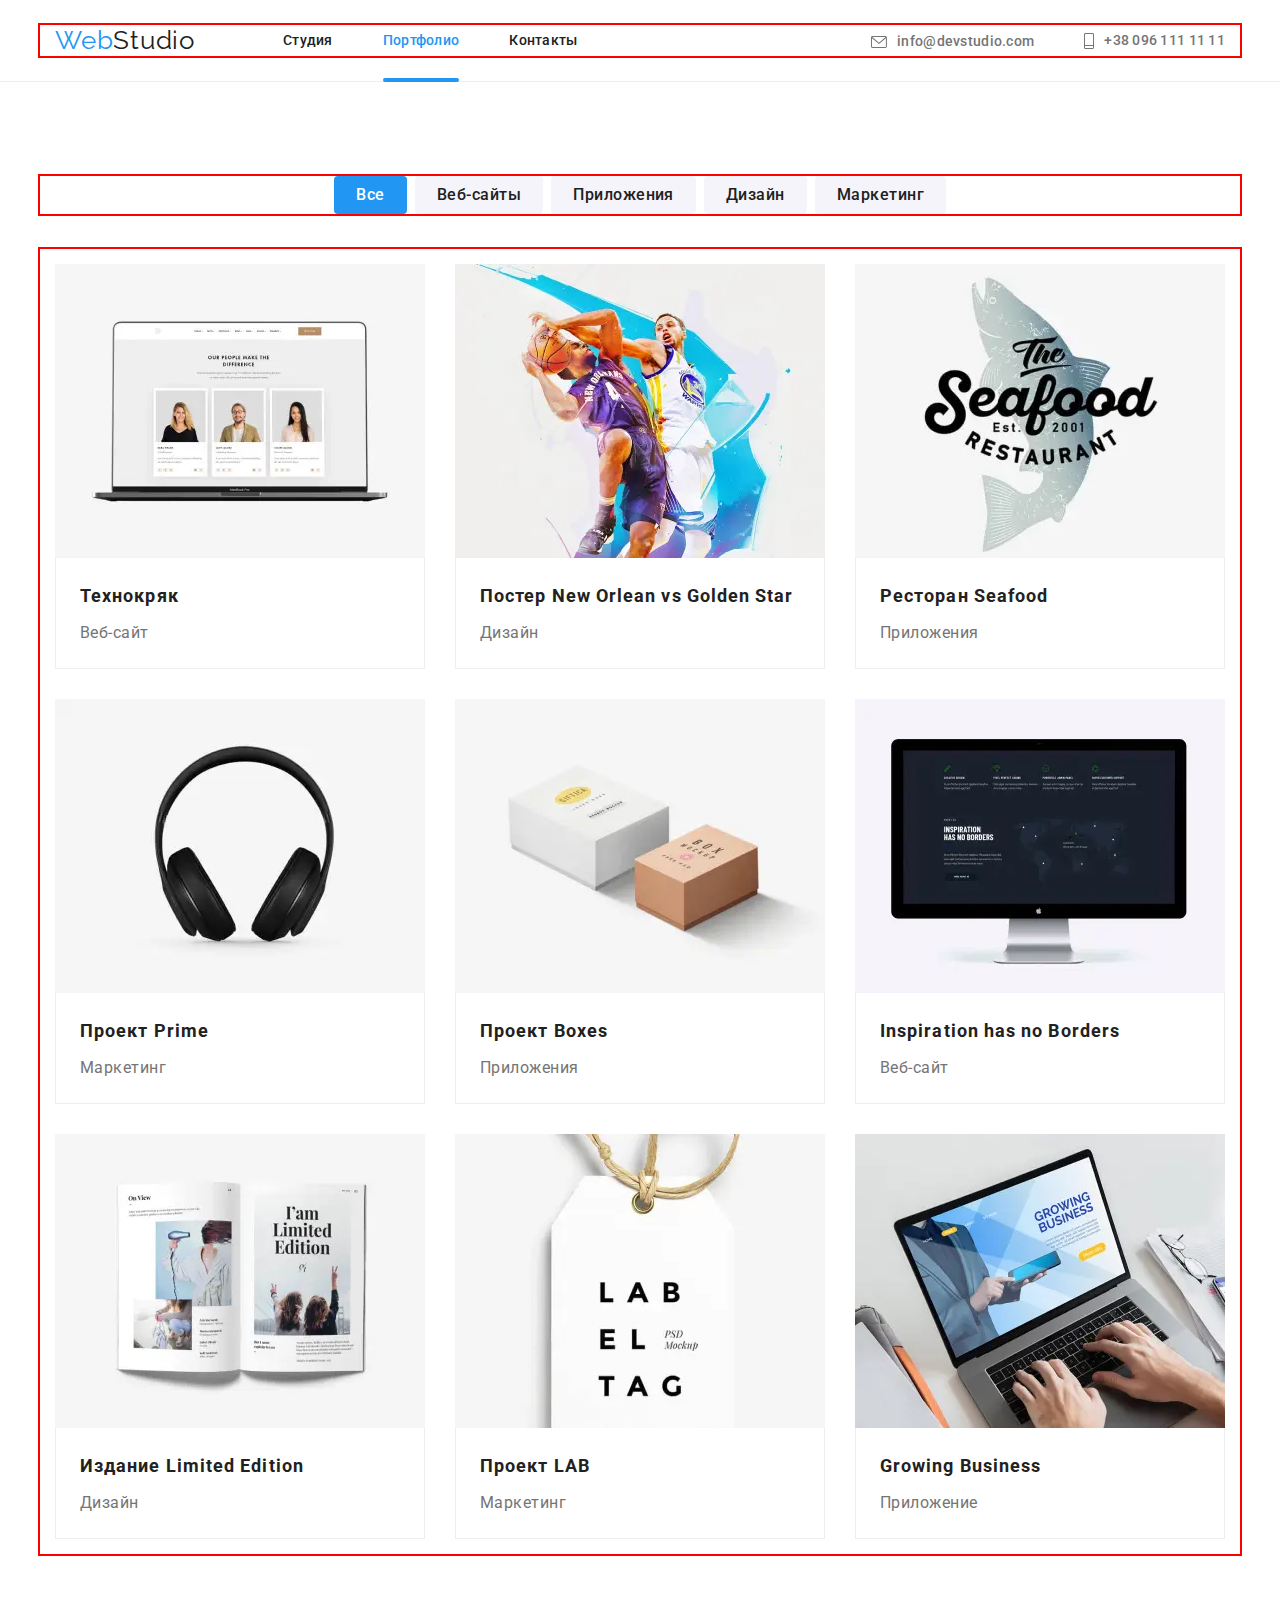
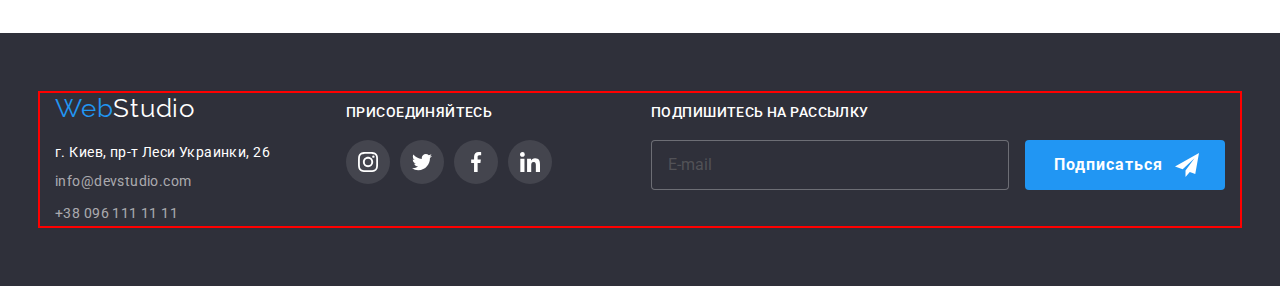
==== commit d4589559: "1" ====
--- a/portfolio.html
+++ b/portfolio.html
@@ -122,7 +122,11 @@
           <ul class="header-contacts__list">
             <li class="header-contacts__item header-contacts__item_position">
               <a href="mailto:info@devstudio.com" class="header-contacts__link">
-                <svg class="header-contacts__icon header-contacts__icon_position" width="16px" height="12px">
+                <svg
+                  class="header-contacts__icon header-contacts__icon_position header-contacts__icon_size"
+                  width="16px"
+                  height="12px"
+                >
                   <use href="./images/sprite.svg#icon-envelope"></use>
                 </svg>
                 info@devstudio.com</a
@@ -130,7 +134,11 @@
             </li>
             <li class="header-contacts__item header-contacts__item_position">
               <a href="tel:+380961111111" class="header-contacts__link">
-                <svg class="header-contacts__icon header-contacts__icon_position" width="10px" height="16px">
+                <svg
+                  class="header-contacts__icon header-contacts__icon_position header-contacts__icon_height"
+                  width="10px"
+                  height="16px"
+                >
                   <use href="./images/sprite.svg#icon-cell"></use>
                 </svg>
                 +38 096 111 11 11</a
--- a/css/main.min.css
+++ b/css/main.min.css
@@ -1,2 +1,2 @@
-:root{--primary-text-color: #212121;--title-text-color: #757575;--accent-color: #ffffff;--hover-color: #2196f3}.visually-hidden{position:absolute;white-space:nowrap;width:1px;height:1px;overflow:hidden;border:0;padding:0;clip:rect(0 0 0 0);clip-path:inset(50%);margin:-1px}html{box-sizing:border-box;scroll-behavior:smooth}*,*::after,*::before{box-sizing:inherit}.body{font-family:'Roboto', sans-serif;background-color:var(--accent-color);color:var(--primary-text-color)}p,h1,h2,h3,h4,h5,h6{margin:0}ul{margin:0;padding:0}button{cursor:pointer}img{display:block;max-width:100%;height:auto}.features-list,.directions,.team,.buttons,.projects,.site-nav,.contacts,.footer-list,.clients-item,.social-item,.footer-adress,.item-social,.mobile-menu__nav,.mobile-menu__contacts,.social-mobile{list-style:none}.container{padding:0px 15px;margin:0 auto;height:auto;outline:2px solid red}@media screen and (min-width: 480px){.container{width:480px}}@media screen and (min-width: 768px){.container{width:768px}}@media screen and (min-width: 1200px){.container{width:1200px}}.section{padding-top:94px;padding-bottom:94px}@media screen and (max-width: 1199px){.section{padding-top:60px;padding-bottom:60px}}.modal-btn{background:#ffffff;border:1px solid rgba(0,0,0,0.1);border-radius:50%;box-sizing:border-box;width:30px;height:30px;position:absolute;top:8px;right:8px;padding:0;display:flex;justify-content:center;align-items:center;color:var(--primary-text-color);transition:color 250ms cubic-bezier(0.4, 0, 0.2, 1)}.modal-btn:hover,.modal-btn:focus{color:var(--hover-color)}.team-social{display:flex;align-items:center;margin-top:16px;padding-left:122px;padding-right:122px}@media screen and (min-width: 767px){.team-social{padding-left:74px;padding-right:74px}}@media screen and (min-width: 1199px){.team-social{padding-left:32px;padding-right:32px}}.social-item{width:44px;height:44px}.social-link{width:100%;height:100%;display:block;border-radius:50%;display:flex;align-items:center;justify-content:center;transition:fill 250ms cubic-bezier(0.4, 0, 0.2, 1),background-color 250ms cubic-bezier(0.4, 0, 0.2, 1)}.social-link:hover,.social-link:focus{background-color:var(--hover-color)}.social-icon{fill:#afb1b8;transition:fill 250ms cubic-bezier(0.4, 0, 0.2, 1)}.social-link:hover .social-icon,.social-link:focus .social-icon{fill:var(--accent-color)}.social-item:not(:last-child){margin-right:10px}.site-nav__link_line:after{content:'';width:100%;position:absolute;height:4px;background:#2196f3;border-radius:2px;bottom:-32px;left:0}.backdrop{width:100vw;height:100vh;background-color:rgba(0,0,0,0.2);position:fixed;top:0;transition:opacity 250ms cubic-bezier(0.4, 0, 0.2, 1),visibility 250ms cubic-bezier(0.4, 0, 0.2, 1)}.backdrop.is-hidden{visibility:hidden;opacity:0;pointer-events:none}.modal-close-icon{fill:currentColor}.modal{position:absolute;width:450px;min-height:609px;background:#ffffff;box-shadow:0px 1px 3px rgba(0,0,0,0.12),0px 1px 1px rgba(0,0,0,0.14),0px 2px 1px rgba(0,0,0,0.2);border-radius:4px;padding:40px;top:50%;left:50%;transform:translate(-50%, -50%)}@media screen and (max-width: 1199px){.modal{max-width:450px}}@media screen and (min-width: 1200px){.modal{width:528px;min-height:581px}}.modal-form{display:flex;flex-direction:column}.modal-form-head{font-style:normal;font-weight:bold;font-size:20px;line-height:1.15;text-align:center;letter-spacing:0.03em;margin-bottom:12px;color:var(--primary-text-color)}.modal-form-field{font-size:12px;line-height:1.16;letter-spacing:0.01em;color:var(--title-text-color);margin-bottom:10px}.field-modal{margin-bottom:0}.modal-form-wrapper{margin-top:4px;position:relative;display:block}.modal-form-imput{width:100%;height:40px;border:1px solid rgba(33,33,33,0.2);border-radius:4px;padding-left:42px;transition:border-color 250ms cubic-bezier(0.4, 0, 0.2, 1)}.modal-form-imput:focus{outline:none;border-color:var(--hover-color)}.modal-form-message{width:100%;height:120px;border:1px solid rgba(33,33,33,0.2);border-radius:4px;margin-top:4px;margin-bottom:20px;padding-left:16px;padding-right:16px;padding-top:12px;padding-bottom:12px;resize:none;transition:border-color 250ms cubic-bezier(0.4, 0, 0.2, 1)}.modal-form-message:focus{outline:none;border-color:var(--hover-color)}.modal-form-message::placeholder{color:rgba(117,117,117,0.5)}.modal-form-icon{position:absolute;top:50%;left:16px;transform:translateY(-50%);transition:fill 250ms cubic-bezier(0.4, 0, 0.2, 1)}.modal-form-imput:focus+.modal-form-icon{fill:var(--hover-color)}.modal-form-button{align-self:center;font-family:inherit;font-weight:700;font-size:16px;line-height:1.87;letter-spacing:0.06em;border:none;color:var(--accent-color);background:var(--hover-color);border-radius:4px;padding-top:10px;padding-right:55px;padding-bottom:10px;padding-left:56px;width:200px;height:50px;left:700px;top:430px;transition:background-color 250ms cubic-bezier(0.4, 0, 0.2, 1),box-shadow 250ms cubic-bezier(0.4, 0, 0.2, 1)}.modal-form-button:hover,.modal-form-button:focus{background-color:#188ce8;box-shadow:0px 4px 4px rgba(0,0,0,0.15)}.modal-form-checkbox-label::before{display:block;content:'';width:15px;height:15px;cursor:pointer;margin-right:7px;border:1px solid var(--primary-text-color);border-radius:4px;transition:background-color 250ms cubic-bezier(0.4, 0, 0.2, 1)}.modal-form-checkbox-label{display:flex;align-items:center;justify-content:center;letter-spacing:0.03em;color:#757575;margin-bottom:30px;font-size:12px;line-height:1.16}@media screen and (min-width: 1200px){.modal-form-checkbox-label{font-size:14px;line-height:1.71}}.modal-form-checkbox:checked+.modal-form-checkbox-label::before{outline:1px solid var(--hover-color);background-image:url(../images/vector.svg);background-size:contain;background-origin:border-box;background-repeat:no-repeat;background-position:center;background-color:var(--hover-color);border-color:var(--hover-color)}.conditions{font-size:12px;line-height:1.16;letter-spacing:0.03em;text-decoration:none;position:relative;color:var(--hover-color)}@media screen and (min-width: 1200px){.conditions{font-size:14px;line-height:1.71}}.line:before{content:'';width:100%;position:absolute;height:1px;background:var(--hover-color);border-radius:2px;left:0;bottom:-0.5px}@media screen and (min-width: 1200px){.line:before{bottom:5px}}.page-header__container{display:flex;align-items:center}@media screen and (min-width: 768px){.site-navigation{display:flex;align-items:center}}@media screen and (min-width: 768px){.site-nav{display:flex;align-items:center}}@media screen and (max-width: 768px){.site-nav{display:none}}@media screen and (min-width: 1200px){.header-contacts__list{display:flex;align-items:center}}.header-contacts__list{font-style:normal;font-size:14px;line-height:1.71;letter-spacing:0.03em;color:var(--accent-color)}@media screen and (max-width: 1199px){.header-contacts__list{display:flex;flex-direction:column;align-items:flex-start}}@media screen and (max-width: 1199px) and (max-width: 768px){.header-contacts__list{display:none}}.site-navigation__logo{font-family:'Raleway', sans-serif;text-decoration:none;font-size:26px;line-height:1.2;letter-spacing:0.03em;color:var(--hover-color)}.page-header{border-bottom:1px solid #ececec}@media screen and (max-width: 479px){.page-header{padding-top:10px;padding-bottom:10px}}@media (min-width: 480px) and (max-width: 1199px){.site-navigation__logo{padding-top:25px;padding-bottom:25px}}@media (min-width: 480px) and (max-width: 1199px){.site-nav{padding-top:26px;padding-bottom:26px}}@media (min-width: 480px) and (max-width: 1199px){.header-contacts__list{padding-top:21px;padding-bottom:21px}}@media (min-width: 1200px){.page-header{padding-top:25px;padding-bottom:25px}}.site-navigation__logo_black{color:var(--primary-text-color);transition:color 250ms cubic-bezier(0.4, 0, 0.2, 1)}.site-navigation__logo:hover>.site-navigation__logo_black,.site-navigation__logo:focus>.site-navigation__logo_black{color:var(--hover-color)}@media screen and (min-width: 768px){.site-navigation__logo_position{margin-right:88px}}.site-nav__link{text-decoration:none;font-weight:500;font-size:14px;line-height:1.14;letter-spacing:0.02em;color:var(--primary-text-color);transition:color 250ms cubic-bezier(0.4, 0, 0.2, 1)}.site-nav__link:hover,.site-nav__link:focus{color:var(--hover-color)}@media screen and (min-width: 768px){.site-nav__item_position:not(:last-child){margin-right:50px}}@media screen and (max-width: 1199px){.header-contacts__item:not(:last-child){margin-bottom:10px}}@media screen and (min-width: 1200px){.header-contacts__item_position:not(:last-child){margin-right:50px}}.site-nav__link_current{text-decoration:none;font-weight:500;font-size:14px;line-height:1.14;letter-spacing:0.02em;color:var(--hover-color)}.site-nav__item{position:relative}.header-contacts__icon{fill:currentColor}@media screen and (max-width: 768px){.header-contacts__icon{display:none}}@media screen and (min-width: 768px){.header-contacts__icon_position{margin-right:8px}}@media screen and (min-width: 1200px){.header-contacts__icon_position{margin-right:10px}}.header-contacts__link{display:flex;align-items:center;justify-content:center;text-decoration:none;font-weight:500;font-size:12px;line-height:1.16;letter-spacing:0.02em;color:var(--title-text-color);transition:color 250ms cubic-bezier(0.4, 0, 0.2, 1)}.header-contacts__link:hover,.header-contacts__link:focus{text-decoration:none;color:var(--hover-color)}@media screen and (min-width: 1200px){.header-contacts__link{font-size:14px;line-height:1.14;margin-bottom:0}}@media screen and (min-width: 768px){.header__info{margin-left:auto}}.hero-title{font-weight:900;font-size:26px;line-height:1.62;letter-spacing:0.06em;text-transform:uppercase;color:var(--accent-color);margin-bottom:30px}@media (min-width: 1200px){.hero-title{font-weight:900;font-size:44px;line-height:1.36}}.hero{background-color:var(--primary-text-color);max-width:1600px;padding:200px 0px;height:600px;text-align:center;margin-left:auto;margin-right:auto;background-image:linear-gradient(to right, rgba(47,48,58,0.4), rgba(47,48,58,0.4)),url("../images/hero/hero-desktop.jpg");background-repeat:no-repeat;background-size:cover;background-position:center}@media (min-device-pixel-ratio: 2), (-webkit-min-device-pixel-ratio: 2), (min-resolution: 192dpi), (min-resolution: 2dppx){.hero{background-image:linear-gradient(to right, rgba(47,48,58,0.4), rgba(47,48,58,0.4)),url("../images/hero/hero-desktop2x.jpg")}}@media screen and (max-width: 768px){.hero{background-image:linear-gradient(to right, rgba(47,48,58,0.4), rgba(47,48,58,0.4)),url("../images/hero/hero-tablet.jpg");padding:103px 0px;height:100%;max-width:100%}}@media screen and (max-width: 768px) and (min-device-pixel-ratio: 2), screen and (max-width: 768px) and (-webkit-min-device-pixel-ratio: 2), screen and (max-width: 768px) and (min-resolution: 192dpi), screen and (max-width: 768px) and (min-resolution: 2dppx){.hero{background-image:linear-gradient(to right, rgba(47,48,58,0.4), rgba(47,48,58,0.4)),url("../images/hero/hero-tablet2x.jpg")}}@media screen and (max-width: 480px){.hero{background-image:linear-gradient(to right, rgba(47,48,58,0.4), rgba(47,48,58,0.4)),url("../images/hero/hero.jpg");padding:118px 0px;max-height:100%;max-width:100%}}@media screen and (max-width: 480px) and (min-device-pixel-ratio: 2), screen and (max-width: 480px) and (-webkit-min-device-pixel-ratio: 2), screen and (max-width: 480px) and (min-resolution: 192dpi), screen and (max-width: 480px) and (min-resolution: 2dppx){.hero{background-image:linear-gradient(to right, rgba(47,48,58,0.4), rgba(47,48,58,0.4)),url("../images/hero/hero2x.jpg")}}.button-hero{font-family:inherit;font-weight:700;font-size:16px;line-height:1.87;letter-spacing:0.06em;border:none;color:var(--accent-color);background:var(--hover-color);box-shadow:0px 4px 4px rgba(0,0,0,0.15);border-radius:4px;width:200px;height:50px;left:700px;top:430px;transition:color 250ms cubic-bezier(0.4, 0, 0.2, 1),background-color 250ms cubic-bezier(0.4, 0, 0.2, 1),box-shadow 250ms cubic-bezier(0.4, 0, 0.2, 1)}.button-hero{align-content:center;padding-top:10px;padding-right:32px;padding-bottom:10px;padding-left:32px;width:auto}.button-hero:hover,.button-hero:focus{font-size:16px;line-height:1.87;letter-spacing:0.06em;background:#188ce8;box-shadow:0px 4px 4px rgba(0,0,0,0.15);border-radius:4px}.features-list .title-features{font-weight:bold;font-size:14px;line-height:1.14;letter-spacing:0.03em;text-transform:uppercase;color:var(--primary-text-color)}.features-list .text{font-size:14px;line-height:1.71;letter-spacing:0.03em;color:var(--title-text-color)}.text-features,.text{width:100%;padding-bottom:0}@media screen and (min-width: 767px){.text-features,.text{width:354px}}.text-features{margin:15px}@media screen and (min-width: 1199px){.text-features{width:270px;width:calc((100% - 15 * 2) / 2)}}@media screen and (min-width: 1199px){.text{width:270px;width:calc((100% - 15 * 2) / 2)}}.features-list{margin-left:-15px;margin-right:-15px}.title-features{display:flex;align-items:center;margin-bottom:10px}@media screen and (max-width: 767px){.title-features{justify-content:center}}@media screen and (max-width: 767px){.text-features:not(:last-child){margin-bottom:30px}}.features-list{display:flex;flex-wrap:wrap;justify-content:center}.section-icons{height:120px;background-color:#f5f4fa;border-radius:4px;display:block;margin-bottom:30px;padding:25px 0;display:flex;justify-content:center;align-items:center}.section-title{font-size:28px;line-height:1.17;letter-spacing:0.03em;color:var(--primary-text-color)}@media screen and (min-width: 1199px){.section-title{font-size:36px;line-height:1.16;letter-spacing:0.03em;color:var(--primary-text-color)}}.title-features{margin-bottom:10px}.section-title{display:flex;justify-content:center}@media screen and (max-width: 1199px){.section-title{margin-bottom:15px}}@media screen and (min-width: 1200px){.section-title{margin-bottom:50px}}.directions-name{font-weight:bold;font-size:14px;line-height:1.14;text-align:center;letter-spacing:0.03em;text-transform:uppercase;background:rgba(47,48,58,0.8);color:#ffffff;bottom:0;left:0;padding-top:27px;padding-bottom:27px;position:absolute;width:100%}.directions-info{position:relative}.directions{display:flex;margin-left:-30px}@media screen and (max-width: 1199px){.directions-title{display:none;padding-top:0}}.directions-images{flex-basis:calc(100% / 3 - 30px);margin-left:30px}.team .title{font-weight:500;font-size:16px;line-height:1.18;letter-spacing:0.03em;color:var(--primary-text-color)}.team .text{text-align:center}.title{text-align:center;margin-bottom:10px}.team{display:flex;flex-wrap:wrap}@media screen and (max-width: 767px){.team{margin-left:-15px}}@media screen and (min-width: 1199px){.team{display:flex;margin-left:-30px}}.team-info{padding-top:30px;padding-bottom:30px}@media screen and (min-width: 1199px){.team-info{padding-top:30px;padding-bottom:30px}}.team-images{margin-left:15px;margin-bottom:15px;background:#ffffff;box-shadow:0px 1px 3px rgba(0,0,0,0.12),0px 1px 1px rgba(0,0,0,0.14),0px 2px 1px rgba(0,0,0,0.2);border-radius:0px 0px 4px 4px}@media screen and (max-width: 767px){.team-images{margin:15px}}@media screen and (min-width: 768px) and (max-width: 1199px){.team-images{width:calc((100% - 2 * 30px) / 2);margin:15px}}@media screen and (min-width: 1200px){.team-images{flex-basis:calc(100% / 4 - 270px);margin-left:30px}}.team .text,.text-name{font-size:16px;line-height:0.84;letter-spacing:0.03em;color:var(--title-text-color)}.section-team{background:#f5f4fa}.clients-list{display:flex}@media screen and (max-width: 1199px){.clients-list{flex-wrap:wrap;justify-content:center}}.clients-item{margin:15px}@media screen and (max-width: 767px){.clients-item{flex-basis:calc((100% - 2 * 30px) / 2)}}@media screen and (min-width: 768px) and (max-width: 1199px){.clients-item{flex-basis:calc((100% - 3 * 30px) / 3)}}@media screen and (min-width: 1200px){.clients-item{flex-basis:calc((100% - 6 * 30px) / 6)}}.clients-after-items{width:170px;height:92px;border:1px solid #afb1b8;border-radius:4px;background-position:center;background-size:106px;background-repeat:no-repeat;transition:border-color 250ms cubic-bezier(0.4, 0, 0.2, 1)}.clients-after-items:hover,.clients-after-items:focus{border-color:var(--hover-color)}.clients-link{width:100%;height:100%;display:flex;align-items:center;justify-content:center;fill:#afb1b8;transition:fill 250ms cubic-bezier(0.4, 0, 0.2, 1)}.clients-link:hover,.clients-link:focus{fill:var(--hover-color)}.btn{font-family:inherit;font-weight:500;font-size:16px;line-height:1.63;letter-spacing:0.03em;border:none;color:var(--primary-text-color);background:#f5f4fa;border-radius:4px;transition:color 250ms cubic-bezier(0.4, 0, 0.2, 1),box-shadow 250ms cubic-bezier(0.4, 0, 0.2, 1),background-color 250ms cubic-bezier(0.4, 0, 0.2, 1)}.btn,.btn-current{padding-top:6px;padding-bottom:6px;padding-left:22px;padding-right:22px}.btn-current{font-family:inherit;font-weight:500;font-size:16px;line-height:1.62;text-align:center;letter-spacing:0.03em;border:none;color:var(--accent-color);background:var(--hover-color);border-radius:4px;width:73px;height:38px;left:495px;top:174px;transition:box-shadow 250ms cubic-bezier(0.4, 0, 0.2, 1)}.btn:hover,.btn:focus,.btn-current:hover,.btn-current:focus{color:var(--accent-color);background:var(--hover-color);box-shadow:0px 3px 1px rgba(0,0,0,0.1),0px 1px 2px rgba(0,0,0,0.08),0px 2px 2px rgba(0,0,0,0.12);border-radius:4px}.buttons{display:flex;margin-bottom:50px}@media screen and (min-width: 768px){.buttons{justify-content:center}}@media screen and (max-width: 767px){.buttons{flex-wrap:wrap;margin:-7px -4px}}@media screen and (max-width: 767px){.buttons-container{margin-bottom:40px}}.button-btn:not(:last-child){margin-right:8px}@media screen and (max-width: 767px){.button-btn{margin:7px 4px}}.project-content:hover{box-shadow:0px 1px 1px rgba(0,0,0,0.12),0px 4px 4px rgba(0,0,0,0.06),1px 4px 6px rgba(0,0,0,0.16)}.project-info-title{font-size:18px;line-height:1.55;letter-spacing:0.03em;color:#ffffff;position:absolute;top:0;left:0;background-color:rgba(33,150,243,0.9);padding-top:63px;padding-bottom:63px;padding-left:24px;padding-right:24px;height:100%;transform:translateY(100%);transition:transform 250ms cubic-bezier(0.4, 0, 0.2, 1)}.title-info-project{position:relative;overflow:hidden}.project{font-size:18px;line-height:2;letter-spacing:0.06em;margin-bottom:4px}.project-content:hover .project-info-title{transform:translateY(0)}.projects .text,.text-name{font-size:16px;line-height:1.87;letter-spacing:0.03em;color:var(--title-text-color)}.projects{display:flex;flex-wrap:wrap}.project-content{transition:box-shadow 250ms cubic-bezier(0.4, 0, 0.2, 1)}@media screen and (max-width: 767px){.project-content{margin-bottom:30px}}.project-name{padding-left:24px;padding-top:20px;padding-right:24px;padding-bottom:20px;border-right:1px solid #eeeeee;border-bottom:1px solid #eeeeee;border-left:1px solid #eeeeee;background:#ffffff}.footer-logo{font-family:'Raleway', sans-serif;text-decoration:none;font-size:26px;line-height:1.2;letter-spacing:0.03em;color:var(--hover-color)}.logo-white{color:var(--accent-color);transition:color 250ms cubic-bezier(0.4, 0, 0.2, 1)}.footer-logo:hover>.logo-white,.footer-logo:focus>.logo-white{color:var(--hover-color)}.page-footer{background:#2f303a;padding-top:60px;padding-bottom:60px}.footer-contacts{text-decoration:none;font-style:normal;font-size:14px;line-height:1.71;letter-spacing:0.03em;color:rgba(255,255,255,0.6);transition:color 250ms cubic-bezier(0.4, 0, 0.2, 1)}.footer-contacts:hover,.footer-contacts:focus{text-decoration:none;color:var(--hover-color)}.adress-footer{font-style:normal;font-size:14px;line-height:1.71;letter-spacing:0.03em;color:var(--accent-color)}.adress-info{text-decoration:none;font-size:14px;line-height:1.17;letter-spacing:0.03em;color:#ffffff;transition:color 250ms cubic-bezier(0.4, 0, 0.2, 1)}.adress-info:hover,.adress-info:focus{color:var(--hover-color)}.input-mail-footer{width:358px;height:50px;padding-left:16px;padding-right:16px;padding-top:15px;padding-bottom:15px;background:#2f303a;color:var(--accent-color);border:1px solid rgba(255,255,255,0.3);box-sizing:border-box;border-radius:4px;transition:border-color 250ms cubic-bezier(0.4, 0, 0.2, 1),drop-shadow 250ms cubic-bezier(0.4, 0, 0.2, 1)}.input-mail-footer:focus{outline:none;filter:drop-shadow(0px 4px 4px rgba(0,0,0,0.15));border-color:var(--hover-color)}.input-mail-footer::placeholder{color:rgba(117,117,117,0.5)}.footer-btn{width:200px;height:50px;margin-left:12px;padding-left:29px;padding-right:62px;padding-top:10px;padding-bottom:10px;background:var(--hover-color);border-radius:4px;border:none;font-weight:bold;font-size:16px;line-height:1.87;letter-spacing:0.06em;color:#ffffff;transition:background-color 250ms cubic-bezier(0.4, 0, 0.2, 1),box-shadow 250ms cubic-bezier(0.4, 0, 0.2, 1)}.footer-btn:hover,.footer-btn:focus{background:#188ce8;box-shadow:0px 4px 4px rgba(0,0,0,0.15)}.icon-telegram{position:absolute;top:50%;left:148px;transform:translateY(-50%);margin-left:10px}.icon-btn-footer{position:relative}.join{font-weight:500;font-size:14px;line-height:16px;letter-spacing:0.03em;text-transform:uppercase;color:#ffffff}.link-social{width:100%;height:100%;border-radius:50%;background-color:rgba(255,255,255,0.1);transition:background-color 250ms cubic-bezier(0.4, 0, 0.2, 1)}.link-social:hover,.link-social:focus{background-color:var(--hover-color)}.icon-social{fill:var(--accent-color)}.link-social:hover .icon-social,.link-social:focus .icon-social{fill:var(--accent-color)}.item-social{width:44px;height:44px}.burger-btn{background-color:transparent;cursor:pointer;border:none;padding:0;margin-left:auto;line-height:0}@media screen and (min-width: 768px){.burger-btn{display:none}}.burger-btn__icon:hover,.burger-btn__icon:focus{fill:var(--hover-color)}.mobile-menu{position:fixed;z-index:100;top:0;left:0;width:100vw;height:100vh;padding:48px 40px;opacity:0;visibility:hidden;pointer-events:none;background-color:var(--accent-color);transition:opasity 250ms cubic-bezier(0.4, 0, 0.2, 1),visibility 250ms cubic-bezier(0.4, 0, 0.2, 1)}.mobile-menu.is-open{opacity:1;visibility:visible;pointer-events:all}.mobile-menu__close{position:absolute;top:10px;right:15px;background-color:transparent;cursor:pointer;border:none;padding:0;margin-left:auto;line-height:0}.mobile-menu__icon:hover,.mobile-menu__icon:focus{fill:var(--hover-color)}.mobile-menu__nav-item:not(:last-child){margin-bottom:32px}.mobile-menu__nav-link{font-family:Roboto;font-style:normal;font-weight:500;font-size:40px;line-height:1.17;text-align:center;letter-spacing:0.02em;text-decoration:none;color:var(--primary-text-color)}.mobile-menu__contacts{margin-bottom:64px}.mobile-menu__contacts-item:not(:last-child){margin-bottom:32px}.mobile-menu__contacts-link{text-decoration:none;font-weight:500;font-size:34px;line-height:1.17;letter-spacing:0.02em;color:var(--hover-color)}.mobile-menu__contacts-link--mail-theme{font-size:24px;line-height:1.16;letter-spacing:0.02em;color:var(--title-text-color)}.social-mobile{display:flex;flex-wrap:wrap;margin-bottom:48px}.social-mobile:not(:last-child){border-right:1px solid rgba(33,33,33,0.2);transform:rotate(90deg)}.social-mobile__item:not(:first-child){padding-left:10px}.social-mobile__item:not(:last-child){padding-right:10px;border-right:1px solid rgba(33,33,33,0.2)}.social-mobile__link{text-decoration:none;font-weight:500;font-size:18px;line-height:1.22;letter-spacing:0.02em;color:var(--hover-color)}.mobile-menu__nav-link--current{color:var(--hover-color)}.mobile-container{display:flex;flex-direction:column;justify-content:space-between;height:100%}
+:root{--primary-text-color: #212121;--title-text-color: #757575;--accent-color: #ffffff;--hover-color: #2196f3}.visually-hidden{position:absolute;white-space:nowrap;width:1px;height:1px;overflow:hidden;border:0;padding:0;clip:rect(0 0 0 0);clip-path:inset(50%);margin:-1px}html{box-sizing:border-box;scroll-behavior:smooth}*,*::after,*::before{box-sizing:inherit}.body{font-family:'Roboto', sans-serif;background-color:var(--accent-color);color:var(--primary-text-color)}p,h1,h2,h3,h4,h5,h6{margin:0}ul{margin:0;padding:0}button{cursor:pointer}img{display:block;max-width:100%;height:auto}.features-list,.directions,.team,.buttons,.projects,.site-nav,.contacts,.footer-list,.clients-item,.social-item,.footer-adress,.item-social,.mobile-menu__nav,.mobile-menu__contacts,.social-mobile{list-style:none}.container{padding:0px 15px;margin:0 auto;height:auto;outline:2px solid red}@media screen and (min-width: 480px){.container{width:480px}}@media screen and (min-width: 768px){.container{width:768px}}@media screen and (min-width: 1200px){.container{width:1200px}}.section{padding-top:94px;padding-bottom:94px}@media screen and (max-width: 1199px){.section{padding-top:60px;padding-bottom:60px}}.modal-btn{background:#ffffff;border:1px solid rgba(0,0,0,0.1);border-radius:50%;box-sizing:border-box;width:30px;height:30px;position:absolute;top:8px;right:8px;padding:0;display:flex;justify-content:center;align-items:center;color:var(--primary-text-color);transition:color 250ms cubic-bezier(0.4, 0, 0.2, 1)}.modal-btn:hover,.modal-btn:focus{color:var(--hover-color)}.team-social{display:flex;align-items:center;margin-top:16px;justify-content:center}@media screen and (min-width: 767px){.team-social{padding-left:74px;padding-right:74px}}@media screen and (min-width: 1199px){.team-social{padding-left:32px;padding-right:32px}}.social-item{width:44px;height:44px}.social-link{width:100%;height:100%;display:block;border-radius:50%;display:flex;align-items:center;justify-content:center;transition:fill 250ms cubic-bezier(0.4, 0, 0.2, 1),background-color 250ms cubic-bezier(0.4, 0, 0.2, 1)}.social-link:hover,.social-link:focus{background-color:var(--hover-color)}.social-icon{fill:#afb1b8;transition:fill 250ms cubic-bezier(0.4, 0, 0.2, 1)}.social-link:hover .social-icon,.social-link:focus .social-icon{fill:var(--accent-color)}.social-item:not(:last-child){margin-right:10px}.site-nav__link_line:after{content:'';width:100%;position:absolute;height:4px;background:#2196f3;border-radius:2px;bottom:-32px;left:0}.backdrop{width:100vw;height:100vh;background-color:rgba(0,0,0,0.2);position:fixed;top:0;transition:opacity 250ms cubic-bezier(0.4, 0, 0.2, 1),visibility 250ms cubic-bezier(0.4, 0, 0.2, 1)}.backdrop.is-hidden{visibility:hidden;opacity:0;pointer-events:none}.modal-close-icon{fill:currentColor}.modal{position:absolute;width:450px;min-height:609px;background:#ffffff;box-shadow:0px 1px 3px rgba(0,0,0,0.12),0px 1px 1px rgba(0,0,0,0.14),0px 2px 1px rgba(0,0,0,0.2);border-radius:4px;padding:40px;top:50%;left:50%;transform:translate(-50%, -50%)}@media screen and (max-width: 479px){.modal{max-width:100%}}@media screen and (min-width: 1200px){.modal{width:528px;min-height:581px}}.modal-form{display:flex;flex-direction:column}.modal-form-head{font-style:normal;font-weight:bold;font-size:20px;line-height:1.15;text-align:center;letter-spacing:0.03em;margin-bottom:12px;color:var(--primary-text-color)}@media screen and (max-width: 1199px){.modal-form-head{line-height:0.86}}.modal-form-field{font-size:12px;line-height:1.16;letter-spacing:0.01em;color:var(--title-text-color);margin-bottom:10px}.field-modal{margin-bottom:0}.modal-form-wrapper{margin-top:4px;position:relative;display:block}.modal-form-imput{width:100%;height:40px;border:1px solid rgba(33,33,33,0.2);border-radius:4px;padding-left:42px;transition:border-color 250ms cubic-bezier(0.4, 0, 0.2, 1)}.modal-form-imput:focus{outline:none;border-color:var(--hover-color)}.modal-form-message{width:100%;height:120px;border:1px solid rgba(33,33,33,0.2);border-radius:4px;margin-top:4px;margin-bottom:20px;padding-left:16px;padding-right:16px;padding-top:12px;padding-bottom:12px;resize:none;transition:border-color 250ms cubic-bezier(0.4, 0, 0.2, 1)}.modal-form-message:focus{outline:none;border-color:var(--hover-color)}.modal-form-message::placeholder{color:rgba(117,117,117,0.5)}.modal-form-icon{position:absolute;top:50%;left:16px;transform:translateY(-50%);transition:fill 250ms cubic-bezier(0.4, 0, 0.2, 1)}.modal-form-imput:focus+.modal-form-icon{fill:var(--hover-color)}.modal-form-button{align-self:center;font-family:inherit;font-weight:700;font-size:16px;line-height:1.87;letter-spacing:0.06em;border:none;color:var(--accent-color);background:var(--hover-color);border-radius:4px;padding-top:10px;padding-right:55px;padding-bottom:10px;padding-left:56px;width:200px;height:50px;left:700px;top:430px;transition:background-color 250ms cubic-bezier(0.4, 0, 0.2, 1),box-shadow 250ms cubic-bezier(0.4, 0, 0.2, 1)}.modal-form-button:hover,.modal-form-button:focus{background-color:#188ce8;box-shadow:0px 4px 4px rgba(0,0,0,0.15)}.modal-form-checkbox-label::before{display:block;content:'';width:15px;height:15px;cursor:pointer;margin-right:7px;border:1px solid var(--primary-text-color);border-radius:4px;transition:background-color 250ms cubic-bezier(0.4, 0, 0.2, 1)}.modal-form-checkbox-label{display:flex;align-items:center;justify-content:center;letter-spacing:0.03em;color:#757575;margin-bottom:30px;font-size:12px;line-height:1.16}@media screen and (min-width: 1200px){.modal-form-checkbox-label{font-size:14px;line-height:1.71}}.modal-form-checkbox:checked+.modal-form-checkbox-label::before{outline:1px solid var(--hover-color);background-image:url(../images/vector.svg);background-size:contain;background-origin:border-box;background-repeat:no-repeat;background-position:center;background-color:var(--hover-color);border-color:var(--hover-color)}.conditions{font-size:12px;line-height:1.16;letter-spacing:0.03em;text-decoration:none;position:relative;color:var(--hover-color)}@media screen and (min-width: 1200px){.conditions{font-size:14px;line-height:1.71}}.line:before{content:'';width:100%;position:absolute;height:1px;background:var(--hover-color);border-radius:2px;left:0;bottom:-0.5px}@media screen and (min-width: 1200px){.line:before{bottom:5px}}.page-header__container{display:flex;align-items:center}@media screen and (max-width: 768px){.page-header__container{padding-top:10px;padding-bottom:10px}}@media screen and (min-width: 768px){.site-navigation{display:flex;align-items:center}}@media screen and (min-width: 768px){.site-nav{display:flex;align-items:center}}@media screen and (max-width: 768px){.site-nav{display:none}}@media screen and (min-width: 1200px){.header-contacts__list{display:flex;align-items:center}}.header-contacts__list{font-style:normal;font-size:14px;line-height:1.71;letter-spacing:0.03em;color:var(--accent-color)}@media screen and (max-width: 1199px){.header-contacts__list{display:flex;flex-direction:column;align-items:flex-start}}@media screen and (max-width: 1199px) and (max-width: 768px){.header-contacts__list{display:none}}@media screen and (max-width: 1199px){.header-contacts__icon_size{width:14px;height:10px}}@media screen and (max-width: 1199px){.header-contacts__icon_height{width:10px;height:14px}}.site-navigation__logo{font-family:'Raleway', sans-serif;text-decoration:none;font-size:26px;line-height:1.2;letter-spacing:0.03em;color:var(--hover-color)}@media screen and (max-width: 1199px){.site-navigation__logo{font-size:24px;line-height:1.16}}.page-header{border-bottom:1px solid #ececec}@media screen and (max-width: 479px){.page-header{padding-top:10px;padding-bottom:10px}}@media (min-width: 480px) and (max-width: 1199px){.site-navigation__logo{padding-top:25px;padding-bottom:25px}}@media (min-width: 480px) and (max-width: 1199px){.site-nav{padding-top:26px;padding-bottom:26px}}@media (min-width: 480px) and (max-width: 1199px){.header-contacts__list{padding-top:21px;padding-bottom:21px}}@media (min-width: 1200px){.page-header{padding-top:25px;padding-bottom:25px}}.site-navigation__logo_black{color:var(--primary-text-color);transition:color 250ms cubic-bezier(0.4, 0, 0.2, 1)}.site-navigation__logo:hover>.site-navigation__logo_black,.site-navigation__logo:focus>.site-navigation__logo_black{color:var(--hover-color)}@media screen and (min-width: 768px){.site-navigation__logo_position{margin-right:88px}}.site-nav__link{text-decoration:none;font-weight:500;font-size:14px;line-height:1.14;letter-spacing:0.02em;color:var(--primary-text-color);transition:color 250ms cubic-bezier(0.4, 0, 0.2, 1)}.site-nav__link:hover,.site-nav__link:focus{color:var(--hover-color)}@media screen and (min-width: 768px){.site-nav__item_position:not(:last-child){margin-right:50px}}@media screen and (max-width: 1199px){.header-contacts__item:not(:last-child){margin-bottom:10px}}@media screen and (min-width: 1200px){.header-contacts__item_position:not(:last-child){margin-right:50px}}.site-nav__link_current{text-decoration:none;font-weight:500;font-size:14px;line-height:1.14;letter-spacing:0.02em;color:var(--hover-color)}.site-nav__item{position:relative}.header-contacts__icon{fill:currentColor}@media screen and (max-width: 768px){.header-contacts__icon{display:none}}@media screen and (min-width: 768px){.header-contacts__icon_position{margin-right:8px}}@media screen and (min-width: 1200px){.header-contacts__icon_position{margin-right:10px}}.header-contacts__link{display:flex;align-items:center;justify-content:center;text-decoration:none;font-weight:500;font-size:12px;line-height:1.16;letter-spacing:0.02em;color:var(--title-text-color);transition:color 250ms cubic-bezier(0.4, 0, 0.2, 1)}.header-contacts__link:hover,.header-contacts__link:focus{text-decoration:none;color:var(--hover-color)}@media screen and (min-width: 1200px){.header-contacts__link{font-size:14px;line-height:1.14;margin-bottom:0}}@media screen and (min-width: 768px){.header__info{margin-left:auto}}.hero-title{font-weight:900;font-size:26px;line-height:1.62;letter-spacing:0.06em;text-transform:uppercase;color:var(--accent-color);margin-bottom:30px}@media (min-width: 1200px){.hero-title{font-weight:900;font-size:44px;line-height:1.36}}.hero{background-color:var(--primary-text-color);max-width:1600px;padding:200px 0px;height:600px;text-align:center;margin-left:auto;margin-right:auto;background-image:linear-gradient(to right, rgba(47,48,58,0.4), rgba(47,48,58,0.4)),url("../images/hero/hero-desktop.jpg");background-repeat:no-repeat;background-size:cover;background-position:center}@media (min-device-pixel-ratio: 2), (-webkit-min-device-pixel-ratio: 2), (min-resolution: 192dpi), (min-resolution: 2dppx){.hero{background-image:linear-gradient(to right, rgba(47,48,58,0.4), rgba(47,48,58,0.4)),url("../images/hero/hero-desktop2x.jpg")}}@media screen and (max-width: 768px){.hero{background-image:linear-gradient(to right, rgba(47,48,58,0.4), rgba(47,48,58,0.4)),url("../images/hero/hero-tablet.jpg");padding:103px 0px;height:100%;max-width:100%}}@media screen and (max-width: 768px) and (min-device-pixel-ratio: 2), screen and (max-width: 768px) and (-webkit-min-device-pixel-ratio: 2), screen and (max-width: 768px) and (min-resolution: 192dpi), screen and (max-width: 768px) and (min-resolution: 2dppx){.hero{background-image:linear-gradient(to right, rgba(47,48,58,0.4), rgba(47,48,58,0.4)),url("../images/hero/hero-tablet2x.jpg")}}@media screen and (max-width: 480px){.hero{background-image:linear-gradient(to right, rgba(47,48,58,0.4), rgba(47,48,58,0.4)),url("../images/hero/hero.jpg");padding:118px 0px;max-height:100%;max-width:100%}}@media screen and (max-width: 480px) and (min-device-pixel-ratio: 2), screen and (max-width: 480px) and (-webkit-min-device-pixel-ratio: 2), screen and (max-width: 480px) and (min-resolution: 192dpi), screen and (max-width: 480px) and (min-resolution: 2dppx){.hero{background-image:linear-gradient(to right, rgba(47,48,58,0.4), rgba(47,48,58,0.4)),url("../images/hero/hero2x.jpg")}}.button-hero{font-family:inherit;font-weight:700;font-size:16px;line-height:1.87;letter-spacing:0.06em;border:none;color:var(--accent-color);background:var(--hover-color);box-shadow:0px 4px 4px rgba(0,0,0,0.15);border-radius:4px;width:200px;height:50px;left:700px;top:430px;transition:color 250ms cubic-bezier(0.4, 0, 0.2, 1),background-color 250ms cubic-bezier(0.4, 0, 0.2, 1),box-shadow 250ms cubic-bezier(0.4, 0, 0.2, 1)}.button-hero{align-content:center;padding-top:10px;padding-right:32px;padding-bottom:10px;padding-left:32px;width:auto}.button-hero:hover,.button-hero:focus{font-size:16px;line-height:1.87;letter-spacing:0.06em;background:#188ce8;box-shadow:0px 4px 4px rgba(0,0,0,0.15);border-radius:4px}.features-list .title-features{font-weight:bold;font-size:14px;line-height:1.14;letter-spacing:0.03em;text-transform:uppercase;color:var(--primary-text-color)}.features-list .text{font-size:14px;line-height:1.71;letter-spacing:0.03em;color:var(--title-text-color)}.text-features,.text{width:100%;padding-bottom:0}@media screen and (min-width: 767px){.text-features,.text{width:354px}}.text-features{margin:15px}@media screen and (min-width: 1199px){.text-features{width:270px;width:calc((100% - 15 * 2) / 2)}}@media screen and (min-width: 1199px){.text{width:270px;width:calc((100% - 15 * 2) / 2)}}.features-list{margin-left:-15px;margin-right:-15px}.title-features{display:flex;align-items:center;margin-bottom:10px}@media screen and (max-width: 767px){.title-features{justify-content:center}}@media screen and (max-width: 767px){.text-features:not(:last-child){margin-bottom:30px}}.features-list{display:flex;flex-wrap:wrap;justify-content:center}.section-icons{height:120px;background-color:#f5f4fa;border-radius:4px;display:block;margin-bottom:30px;padding:25px 0;display:flex;justify-content:center;align-items:center}.section-title{font-size:28px;line-height:1.17;letter-spacing:0.03em;color:var(--primary-text-color)}@media screen and (min-width: 1199px){.section-title{font-size:36px;line-height:1.16;letter-spacing:0.03em;color:var(--primary-text-color)}}.title-features{margin-bottom:10px}.section-title{display:flex;justify-content:center}@media screen and (max-width: 1199px){.section-title{margin-bottom:15px}}@media screen and (min-width: 1200px){.section-title{margin-bottom:50px}}.directions-name{font-weight:bold;font-size:14px;line-height:1.14;text-align:center;letter-spacing:0.03em;text-transform:uppercase;background:rgba(47,48,58,0.8);color:#ffffff;bottom:0;left:0;padding-top:27px;padding-bottom:27px;position:absolute;width:100%}.directions-info{position:relative}.directions{display:flex;margin-left:-30px}@media screen and (max-width: 1199px){.directions-title{display:none;padding-top:0}}.directions-images{flex-basis:calc(100% / 3 - 30px);margin-left:30px}.team .title{font-weight:500;font-size:16px;line-height:1.18;letter-spacing:0.03em;color:var(--primary-text-color)}.team .text{text-align:center}.title{text-align:center;margin-bottom:10px}.team{display:flex;flex-wrap:wrap}@media screen and (min-width: 1199px){.team{display:flex;margin-left:-30px}}.team-info{padding-top:30px;padding-bottom:30px}@media screen and (min-width: 1199px){.team-info{padding-top:30px;padding-bottom:30px}}.team-images{width:100%;background:#ffffff;box-shadow:0px 1px 3px rgba(0,0,0,0.12),0px 1px 1px rgba(0,0,0,0.14),0px 2px 1px rgba(0,0,0,0.2);border-radius:0px 0px 4px 4px}@media screen and (min-width: 768px) and (max-width: 1199px){.team-images{width:calc((100% - 2 * 30px) / 2);margin:15px}}@media screen and (min-width: 1200px){.team-images{flex-basis:calc(100% / 4 - 270px);margin-left:30px}}@media screen and (max-width: 767px){.team-images:not(:last-child){margin-bottom:30px}}.team .text,.text-name{font-size:16px;line-height:0.84;letter-spacing:0.03em;color:var(--title-text-color)}.section-team{background:#f5f4fa}.clients-list{display:flex}@media screen and (max-width: 1199px){.clients-list{flex-wrap:wrap;justify-content:center}}.clients-item{margin:15px}@media screen and (max-width: 767px){.clients-item{flex-basis:calc((100% - 2 * 30px) / 2)}}@media screen and (min-width: 768px) and (max-width: 1199px){.clients-item{flex-basis:calc((100% - 3 * 30px) / 3)}}@media screen and (min-width: 1200px){.clients-item{flex-basis:calc((100% - 6 * 30px) / 6)}}.clients-after-items{width:170px;height:92px;border:1px solid #afb1b8;border-radius:4px;background-position:center;background-size:106px;background-repeat:no-repeat;transition:border-color 250ms cubic-bezier(0.4, 0, 0.2, 1)}.clients-after-items:hover,.clients-after-items:focus{border-color:var(--hover-color)}.clients-link{width:100%;height:100%;display:flex;align-items:center;justify-content:center;fill:#afb1b8;transition:fill 250ms cubic-bezier(0.4, 0, 0.2, 1)}.clients-link:hover,.clients-link:focus{fill:var(--hover-color)}.btn{font-family:inherit;font-weight:500;font-size:16px;line-height:1.63;letter-spacing:0.03em;border:none;color:var(--primary-text-color);background:#f5f4fa;border-radius:4px;transition:color 250ms cubic-bezier(0.4, 0, 0.2, 1),box-shadow 250ms cubic-bezier(0.4, 0, 0.2, 1),background-color 250ms cubic-bezier(0.4, 0, 0.2, 1)}.btn,.btn-current{padding-top:6px;padding-bottom:6px;padding-left:22px;padding-right:22px}.btn-current{font-family:inherit;font-weight:500;font-size:16px;line-height:1.62;text-align:center;letter-spacing:0.03em;border:none;color:var(--accent-color);background:var(--hover-color);border-radius:4px;width:73px;height:38px;left:495px;top:174px;transition:box-shadow 250ms cubic-bezier(0.4, 0, 0.2, 1)}.btn:hover,.btn:focus,.btn-current:hover,.btn-current:focus{color:var(--accent-color);background:var(--hover-color);box-shadow:0px 3px 1px rgba(0,0,0,0.1),0px 1px 2px rgba(0,0,0,0.08),0px 2px 2px rgba(0,0,0,0.12);border-radius:4px}.buttons{display:flex;margin-bottom:50px}@media screen and (min-width: 768px){.buttons{justify-content:center}}@media screen and (max-width: 767px){.buttons{flex-wrap:wrap;margin:-7px -4px}}@media screen and (max-width: 767px){.buttons-container{margin-bottom:40px}}.button-btn:not(:last-child){margin-right:8px}@media screen and (max-width: 767px){.button-btn{margin:7px 4px}}.project-content:hover{box-shadow:0px 1px 1px rgba(0,0,0,0.12),0px 4px 4px rgba(0,0,0,0.06),1px 4px 6px rgba(0,0,0,0.16)}.project-info-title{font-size:18px;line-height:1.55;letter-spacing:0.03em;color:#ffffff;position:absolute;top:0;left:0;background-color:rgba(33,150,243,0.9);padding-top:63px;padding-bottom:63px;padding-left:24px;padding-right:24px;height:100%;flex-grow:1;transform:translateY(100%);transition:transform 250ms cubic-bezier(0.4, 0, 0.2, 1)}.title-info-project{position:relative;overflow:hidden}.project{font-size:18px;line-height:2;letter-spacing:0.06em;margin-bottom:4px}.project-content:hover .project-info-title{transform:translateY(0)}.projects .text,.text-name{font-size:16px;line-height:1.87;letter-spacing:0.03em;color:var(--title-text-color)}.projects{display:flex;flex-wrap:wrap}@media screen and (min-width: 767px){.projects{margin:-15px}}.project-content{transition:box-shadow 250ms cubic-bezier(0.4, 0, 0.2, 1)}@media screen and (min-width: 1200px){.project-content{flex-basis:calc((100% - 3 * 30px) / 3);margin:15px}}@media screen and (min-width: 768px) and (max-width: 1199px){.project-content{flex-basis:calc((100% - 2 * 30px) / 2);margin:15px;display:flex;flex-direction:column}}@media screen and (max-width: 767px){.project-content:not(:last-child){margin-bottom:30px}}.project-name{padding-left:24px;padding-top:20px;padding-right:24px;padding-bottom:20px;border-right:1px solid #eeeeee;border-bottom:1px solid #eeeeee;border-left:1px solid #eeeeee;background:#ffffff;flex-grow:1}.footer-logo{font-family:'Raleway', sans-serif;text-decoration:none;font-size:26px;line-height:1.2;letter-spacing:0.03em;color:var(--hover-color)}@media screen and (min-width: 768px) and (max-width: 1199px){.footer-logo{display:flex;justify-content:center}}@media screen and (max-width: 1199px){.footer-logo{font-size:24px;line-height:1.16}}@media screen and (max-width: 767px){.footer-adress-container{margin-bottom:60px}}@media screen and (min-width: 768px) and (max-width: 1199px){.footer-adress-container{margin-right:165px}}.logo-white{color:var(--accent-color);transition:color 250ms cubic-bezier(0.4, 0, 0.2, 1)}.footer-logo:hover>.logo-white,.footer-logo:focus>.logo-white{color:var(--hover-color)}.page-footer{background:#2f303a;padding-top:60px;padding-bottom:60px}@media screen and (max-width: 1199px){.page-footer{text-align:center}}.footer-contacts{text-decoration:none;font-style:normal;font-size:14px;line-height:1.71;letter-spacing:0.03em;color:rgba(255,255,255,0.6);transition:color 250ms cubic-bezier(0.4, 0, 0.2, 1)}.footer-contacts:hover,.footer-contacts:focus{text-decoration:none;color:var(--hover-color)}.footer-logo{display:flex;margin-bottom:20px}@media screen and (max-width: 767px){.footer-logo{display:block}}.contacts .adress{display:flex;margin-bottom:9px}.footer-adress{display:flex;flex-direction:column}.contacts-footer{margin-bottom:9px}.contacts .adress{display:inline-block}.adress-footer{display:flex;align-items:center;font-style:normal;font-size:14px;line-height:1.71;letter-spacing:0.03em;color:var(--accent-color)}.adress-info{margin-bottom:9px;text-decoration:none;font-size:14px;line-height:1.17;letter-spacing:0.03em;color:#ffffff;transition:color 250ms cubic-bezier(0.4, 0, 0.2, 1)}.adress-info:hover,.adress-info:focus{color:var(--hover-color)}@media screen and (min-width: 768px) and (max-width: 1199px){.footer-submit{display:flex;align-items:flex-start;margin-top:60px}}@media screen and (min-width: 1200px){.footer-submit{margin-left:93px}}@media screen and (max-width: 767px){.footer-submit{display:flex;align-items:center;justify-content:center}}.input-mail-footer{padding-left:16px;padding-right:16px;padding-top:15px;padding-bottom:15px;background:#2f303a;color:var(--accent-color);border:1px solid rgba(255,255,255,0.3);box-sizing:border-box;border-radius:4px;transition:border-color 250ms cubic-bezier(0.4, 0, 0.2, 1),drop-shadow 250ms cubic-bezier(0.4, 0, 0.2, 1)}@media screen and (min-width: 1200px){.input-mail-footer{width:358px;height:50px}}@media screen and (max-width: 1199px){.input-mail-footer{width:450px;margin-bottom:20px}}.input-mail-footer:focus{outline:none;filter:drop-shadow(0px 4px 4px rgba(0,0,0,0.15));border-color:var(--hover-color)}.input-mail-footer::placeholder{color:rgba(117,117,117,0.5)}.footer-btn{position:relative;width:200px;height:50px;padding-left:29px;padding-right:62px;padding-top:10px;padding-bottom:10px;background:var(--hover-color);border-radius:4px;border:none;font-weight:bold;font-size:16px;line-height:1.87;letter-spacing:0.06em;color:#ffffff;transition:background-color 250ms cubic-bezier(0.4, 0, 0.2, 1),box-shadow 250ms cubic-bezier(0.4, 0, 0.2, 1)}.footer-btn:hover,.footer-btn:focus{background:#188ce8;box-shadow:0px 4px 4px rgba(0,0,0,0.15)}@media screen and (min-width: 1200px){.footer-btn{margin-left:12px}}@media screen and (max-width: 1199px){.footer-btn{margin-left:auto;margin-right:auto}}.icon-telegram{position:absolute;top:50%;left:140px;transform:translateY(-50%);margin-left:10px}@media screen and (max-width: 767px){.icon-btn-footer{display:flex;flex-direction:column}}@media screen and (min-width: 768px) and (max-width: 1199px){.icon-btn-footer{display:flex;flex-direction:column}}.join{font-weight:500;font-size:14px;line-height:16px;letter-spacing:0.03em;text-transform:uppercase;color:#ffffff;margin-bottom:20px}@media screen and (min-width: 1200px){.footer-info{display:flex;align-items:baseline;justify-content:space-between}}@media screen and (max-width: 767px){.footer-info{display:flex;flex-direction:column;align-items:center}}@media screen and (min-width: 768px) and (max-width: 1199px){.footer-info{display:flex;align-items:baseline;flex-wrap:wrap;justify-content:space-around;text-align:center}}@media screen and (min-width: 1200px){.join-rights{margin-left:70px}}@media screen and (max-width: 767px){.join-rights{margin-bottom:60px;margin-top:60px}}.footer-social{display:flex;align-items:center}.link-social{width:100%;height:100%;display:block;border-radius:50%;display:flex;align-items:center;justify-content:center;background-color:rgba(255,255,255,0.1);transition:background-color 250ms cubic-bezier(0.4, 0, 0.2, 1)}.link-social:hover,.link-social:focus{background-color:var(--hover-color)}.icon-social{fill:var(--accent-color)}.link-social:hover .icon-social,.link-social:focus .icon-social{fill:var(--accent-color)}.item-social:not(:last-child){margin-right:10px}.item-social{width:44px;height:44px}.burger-btn{background-color:transparent;cursor:pointer;border:none;padding:0;margin-left:auto;line-height:0}@media screen and (min-width: 768px){.burger-btn{display:none}}.burger-btn__icon:hover,.burger-btn__icon:focus{fill:var(--hover-color)}.mobile-menu{position:fixed;z-index:100;top:0;left:0;width:100vw;height:100vh;padding:48px 40px;opacity:0;visibility:hidden;pointer-events:none;background-color:var(--accent-color);transition:opasity 250ms cubic-bezier(0.4, 0, 0.2, 1),visibility 250ms cubic-bezier(0.4, 0, 0.2, 1)}.mobile-menu.is-open{opacity:1;visibility:visible;pointer-events:all}.mobile-menu__close{position:absolute;top:10px;right:15px;background-color:transparent;cursor:pointer;border:none;padding:0;margin-left:auto;line-height:0}.mobile-menu__icon:hover,.mobile-menu__icon:focus{fill:var(--hover-color)}.mobile-menu__nav-item:not(:last-child){margin-bottom:32px}.mobile-menu__nav-link{font-family:Roboto;font-style:normal;font-weight:500;font-size:40px;line-height:1.17;text-align:center;letter-spacing:0.02em;text-decoration:none;color:var(--primary-text-color)}.mobile-menu__contacts{margin-bottom:64px}.mobile-menu__contacts-item:not(:last-child){margin-bottom:32px}.mobile-menu__contacts-link{text-decoration:none;font-weight:500;font-size:34px;line-height:1.17;letter-spacing:0.02em;color:var(--hover-color)}.mobile-menu__contacts-link--mail-theme{font-size:24px;line-height:1.16;letter-spacing:0.02em;color:var(--title-text-color)}.social-mobile{display:flex;flex-wrap:wrap;margin-bottom:48px}.social-mobile:not(:last-child){border-right:1px solid rgba(33,33,33,0.2);transform:rotate(90deg)}.social-mobile__item:not(:first-child){padding-left:10px}.social-mobile__item:not(:last-child){padding-right:10px;border-right:1px solid rgba(33,33,33,0.2)}.social-mobile__link{text-decoration:none;font-weight:500;font-size:18px;line-height:1.22;letter-spacing:0.02em;color:var(--hover-color)}.mobile-menu__nav-link--current{color:var(--hover-color)}.mobile-container{display:flex;flex-direction:column;justify-content:space-between;height:100%}
 /*# sourceMappingURL=main.min.css.map */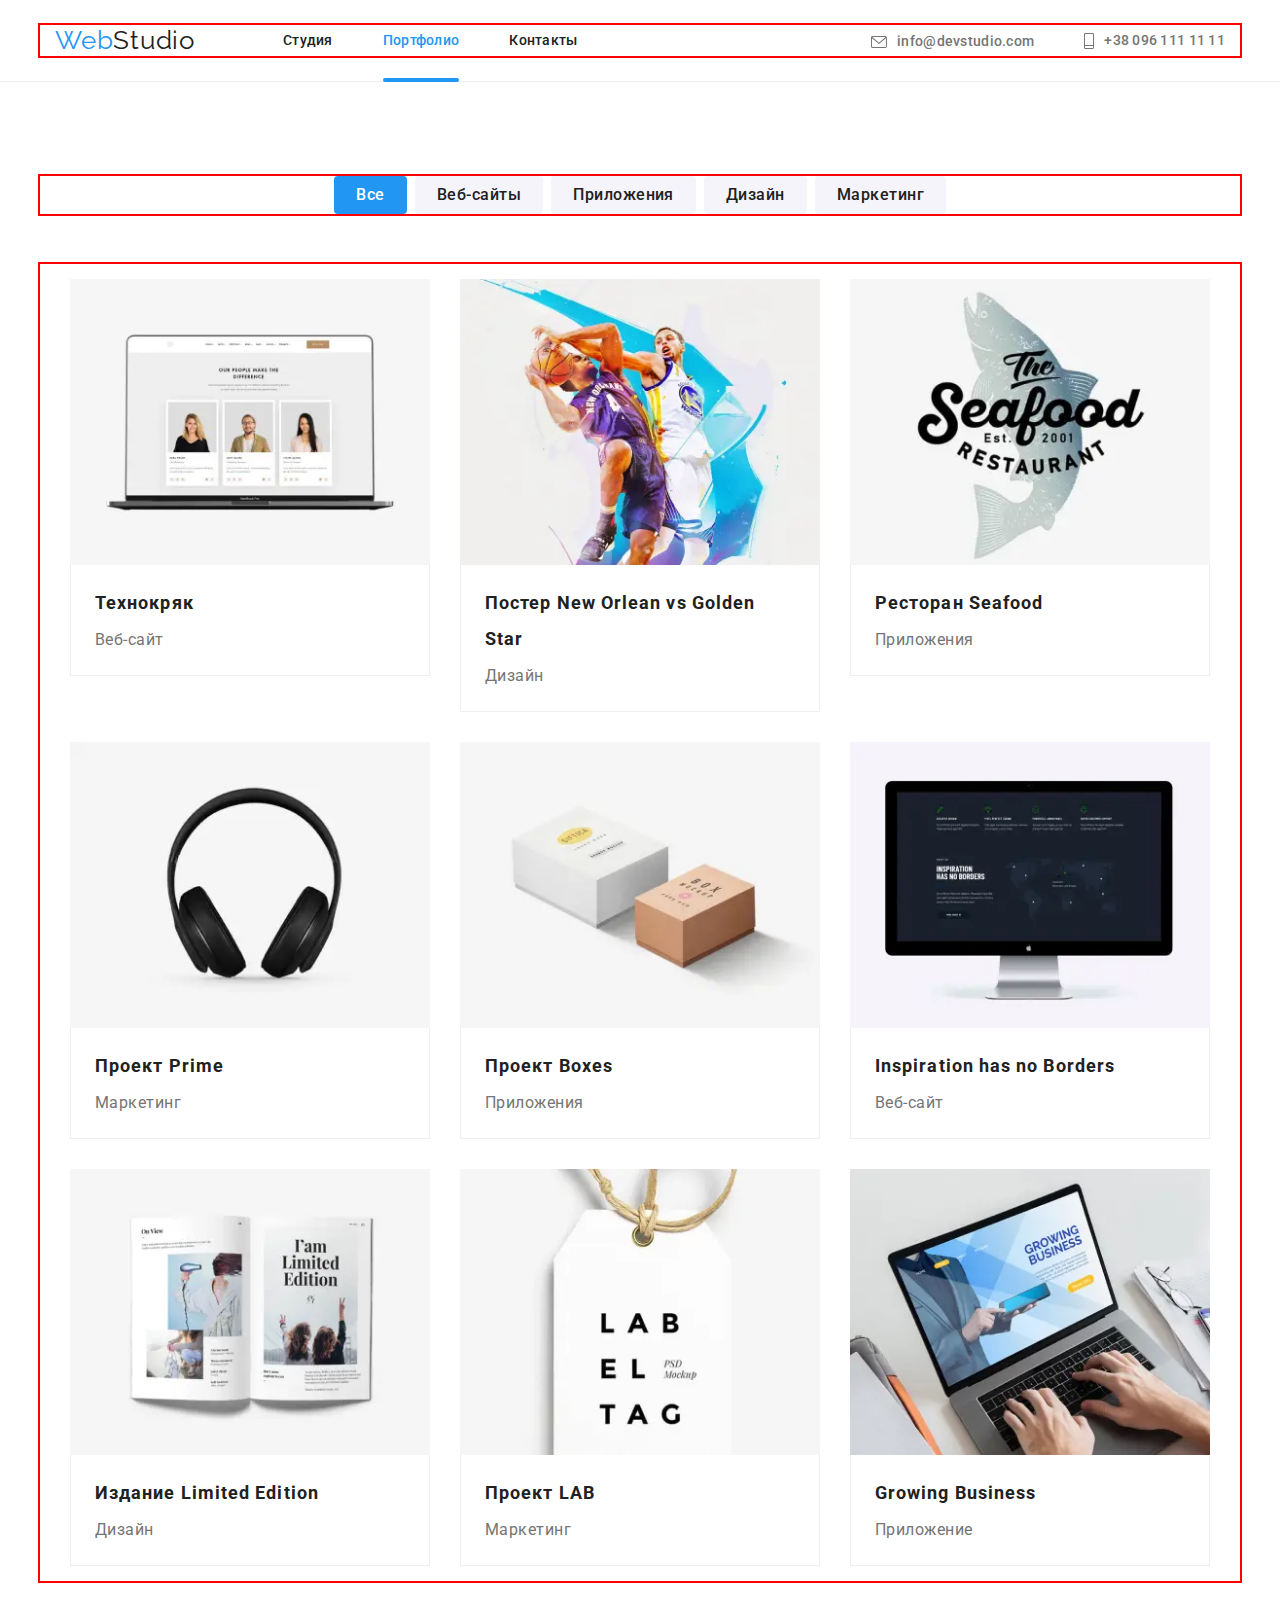
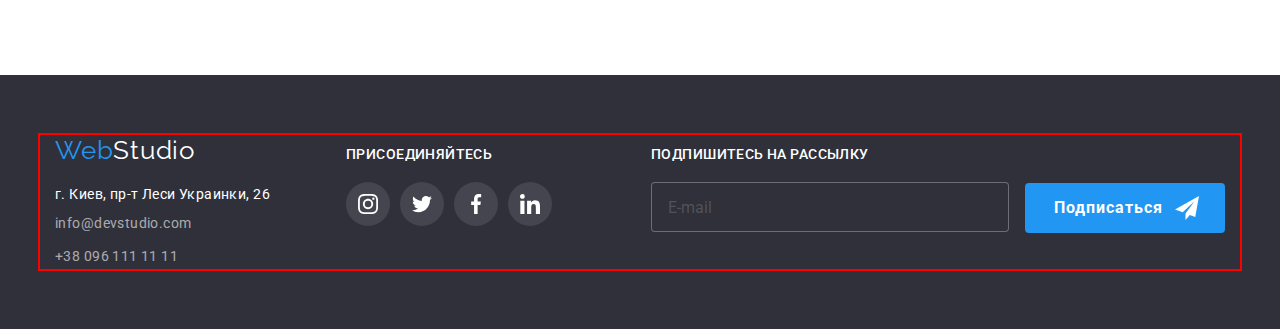
==== commit 0f2cfc42: "1" ====
--- a/portfolio.html
+++ b/portfolio.html
@@ -678,14 +678,14 @@
     <!-- Футер -->
     <footer class="page-footer">
       <div class="container footer-info">
-        <div>
+        <div class="footer-adress-container">
           <a href="./index.html" class="footer-logo">Web<span class="logo-white">Studio</span></a>
 
           <!-- Адреса -->
           <address class="adress-footer adress" id="contacts">
-            <ul>
+            <ul class="">
               <li class="footer-adress">
-                <a class="adress-info" href="/">г. Киев, пр-т Леси Украинки, 26 </a>
+                <a href="/" class="adress-info">г. Киев, пр-т Леси Украинки, 26 </a>
               </li>
               <li class="footer-adress">
                 <a href="mailto:info@devstudio.com" class="footer-contacts contacts-footer">info@devstudio.com</a>
@@ -734,23 +734,23 @@
           </ul>
         </div>
 
+        
+
         <div class="footer-submit">
           <form action="#">
             <p class="join">Подпишитесь на рассылку</p>
-            <label>
+            <div class="icon-btn-footer">
               <input type="email" class="input-mail-footer" name="user-email" placeholder="E-mail" />
-            </label>
-            <span class="icon-btn-footer">
               <button class="footer-btn" type="submit">
                 Подписаться
                 <svg class="icon-telegram" width="24px" height="24px">
                   <use href="./images/sprite.svg#icon-send"></use>
                 </svg>
               </button>
-            </span>
+            </div>
           </form>
         </div>
-      </div>
+
     </footer>
     <script src="./js/mobile.js"></script>
   </body>
--- a/css/main.min.css
+++ b/css/main.min.css
@@ -1,2 +1,2 @@
-:root{--primary-text-color: #212121;--title-text-color: #757575;--accent-color: #ffffff;--hover-color: #2196f3}.visually-hidden{position:absolute;white-space:nowrap;width:1px;height:1px;overflow:hidden;border:0;padding:0;clip:rect(0 0 0 0);clip-path:inset(50%);margin:-1px}html{box-sizing:border-box;scroll-behavior:smooth}*,*::after,*::before{box-sizing:inherit}.body{font-family:'Roboto', sans-serif;background-color:var(--accent-color);color:var(--primary-text-color)}p,h1,h2,h3,h4,h5,h6{margin:0}ul{margin:0;padding:0}button{cursor:pointer}img{display:block;max-width:100%;height:auto}.features-list,.directions,.team,.buttons,.projects,.site-nav,.contacts,.footer-list,.clients-item,.social-item,.footer-adress,.item-social,.mobile-menu__nav,.mobile-menu__contacts,.social-mobile{list-style:none}.container{padding:0px 15px;margin:0 auto;height:auto;outline:2px solid red}@media screen and (min-width: 480px){.container{width:480px}}@media screen and (min-width: 768px){.container{width:768px}}@media screen and (min-width: 1200px){.container{width:1200px}}.section{padding-top:94px;padding-bottom:94px}@media screen and (max-width: 1199px){.section{padding-top:60px;padding-bottom:60px}}.modal-btn{background:#ffffff;border:1px solid rgba(0,0,0,0.1);border-radius:50%;box-sizing:border-box;width:30px;height:30px;position:absolute;top:8px;right:8px;padding:0;display:flex;justify-content:center;align-items:center;color:var(--primary-text-color);transition:color 250ms cubic-bezier(0.4, 0, 0.2, 1)}.modal-btn:hover,.modal-btn:focus{color:var(--hover-color)}.team-social{display:flex;align-items:center;margin-top:16px;justify-content:center}@media screen and (min-width: 767px){.team-social{padding-left:74px;padding-right:74px}}@media screen and (min-width: 1199px){.team-social{padding-left:32px;padding-right:32px}}.social-item{width:44px;height:44px}.social-link{width:100%;height:100%;display:block;border-radius:50%;display:flex;align-items:center;justify-content:center;transition:fill 250ms cubic-bezier(0.4, 0, 0.2, 1),background-color 250ms cubic-bezier(0.4, 0, 0.2, 1)}.social-link:hover,.social-link:focus{background-color:var(--hover-color)}.social-icon{fill:#afb1b8;transition:fill 250ms cubic-bezier(0.4, 0, 0.2, 1)}.social-link:hover .social-icon,.social-link:focus .social-icon{fill:var(--accent-color)}.social-item:not(:last-child){margin-right:10px}.site-nav__link_line:after{content:'';width:100%;position:absolute;height:4px;background:#2196f3;border-radius:2px;bottom:-32px;left:0}.backdrop{width:100vw;height:100vh;background-color:rgba(0,0,0,0.2);position:fixed;top:0;transition:opacity 250ms cubic-bezier(0.4, 0, 0.2, 1),visibility 250ms cubic-bezier(0.4, 0, 0.2, 1)}.backdrop.is-hidden{visibility:hidden;opacity:0;pointer-events:none}.modal-close-icon{fill:currentColor}.modal{position:absolute;width:450px;min-height:609px;background:#ffffff;box-shadow:0px 1px 3px rgba(0,0,0,0.12),0px 1px 1px rgba(0,0,0,0.14),0px 2px 1px rgba(0,0,0,0.2);border-radius:4px;padding:40px;top:50%;left:50%;transform:translate(-50%, -50%)}@media screen and (max-width: 479px){.modal{max-width:100%}}@media screen and (min-width: 1200px){.modal{width:528px;min-height:581px}}.modal-form{display:flex;flex-direction:column}.modal-form-head{font-style:normal;font-weight:bold;font-size:20px;line-height:1.15;text-align:center;letter-spacing:0.03em;margin-bottom:12px;color:var(--primary-text-color)}@media screen and (max-width: 1199px){.modal-form-head{line-height:0.86}}.modal-form-field{font-size:12px;line-height:1.16;letter-spacing:0.01em;color:var(--title-text-color);margin-bottom:10px}.field-modal{margin-bottom:0}.modal-form-wrapper{margin-top:4px;position:relative;display:block}.modal-form-imput{width:100%;height:40px;border:1px solid rgba(33,33,33,0.2);border-radius:4px;padding-left:42px;transition:border-color 250ms cubic-bezier(0.4, 0, 0.2, 1)}.modal-form-imput:focus{outline:none;border-color:var(--hover-color)}.modal-form-message{width:100%;height:120px;border:1px solid rgba(33,33,33,0.2);border-radius:4px;margin-top:4px;margin-bottom:20px;padding-left:16px;padding-right:16px;padding-top:12px;padding-bottom:12px;resize:none;transition:border-color 250ms cubic-bezier(0.4, 0, 0.2, 1)}.modal-form-message:focus{outline:none;border-color:var(--hover-color)}.modal-form-message::placeholder{color:rgba(117,117,117,0.5)}.modal-form-icon{position:absolute;top:50%;left:16px;transform:translateY(-50%);transition:fill 250ms cubic-bezier(0.4, 0, 0.2, 1)}.modal-form-imput:focus+.modal-form-icon{fill:var(--hover-color)}.modal-form-button{align-self:center;font-family:inherit;font-weight:700;font-size:16px;line-height:1.87;letter-spacing:0.06em;border:none;color:var(--accent-color);background:var(--hover-color);border-radius:4px;padding-top:10px;padding-right:55px;padding-bottom:10px;padding-left:56px;width:200px;height:50px;left:700px;top:430px;transition:background-color 250ms cubic-bezier(0.4, 0, 0.2, 1),box-shadow 250ms cubic-bezier(0.4, 0, 0.2, 1)}.modal-form-button:hover,.modal-form-button:focus{background-color:#188ce8;box-shadow:0px 4px 4px rgba(0,0,0,0.15)}.modal-form-checkbox-label::before{display:block;content:'';width:15px;height:15px;cursor:pointer;margin-right:7px;border:1px solid var(--primary-text-color);border-radius:4px;transition:background-color 250ms cubic-bezier(0.4, 0, 0.2, 1)}.modal-form-checkbox-label{display:flex;align-items:center;justify-content:center;letter-spacing:0.03em;color:#757575;margin-bottom:30px;font-size:12px;line-height:1.16}@media screen and (min-width: 1200px){.modal-form-checkbox-label{font-size:14px;line-height:1.71}}.modal-form-checkbox:checked+.modal-form-checkbox-label::before{outline:1px solid var(--hover-color);background-image:url(../images/vector.svg);background-size:contain;background-origin:border-box;background-repeat:no-repeat;background-position:center;background-color:var(--hover-color);border-color:var(--hover-color)}.conditions{font-size:12px;line-height:1.16;letter-spacing:0.03em;text-decoration:none;position:relative;color:var(--hover-color)}@media screen and (min-width: 1200px){.conditions{font-size:14px;line-height:1.71}}.line:before{content:'';width:100%;position:absolute;height:1px;background:var(--hover-color);border-radius:2px;left:0;bottom:-0.5px}@media screen and (min-width: 1200px){.line:before{bottom:5px}}.page-header__container{display:flex;align-items:center}@media screen and (max-width: 768px){.page-header__container{padding-top:10px;padding-bottom:10px}}@media screen and (min-width: 768px){.site-navigation{display:flex;align-items:center}}@media screen and (min-width: 768px){.site-nav{display:flex;align-items:center}}@media screen and (max-width: 768px){.site-nav{display:none}}@media screen and (min-width: 1200px){.header-contacts__list{display:flex;align-items:center}}.header-contacts__list{font-style:normal;font-size:14px;line-height:1.71;letter-spacing:0.03em;color:var(--accent-color)}@media screen and (max-width: 1199px){.header-contacts__list{display:flex;flex-direction:column;align-items:flex-start}}@media screen and (max-width: 1199px) and (max-width: 768px){.header-contacts__list{display:none}}@media screen and (max-width: 1199px){.header-contacts__icon_size{width:14px;height:10px}}@media screen and (max-width: 1199px){.header-contacts__icon_height{width:10px;height:14px}}.site-navigation__logo{font-family:'Raleway', sans-serif;text-decoration:none;font-size:26px;line-height:1.2;letter-spacing:0.03em;color:var(--hover-color)}@media screen and (max-width: 1199px){.site-navigation__logo{font-size:24px;line-height:1.16}}.page-header{border-bottom:1px solid #ececec}@media screen and (max-width: 479px){.page-header{padding-top:10px;padding-bottom:10px}}@media (min-width: 480px) and (max-width: 1199px){.site-navigation__logo{padding-top:25px;padding-bottom:25px}}@media (min-width: 480px) and (max-width: 1199px){.site-nav{padding-top:26px;padding-bottom:26px}}@media (min-width: 480px) and (max-width: 1199px){.header-contacts__list{padding-top:21px;padding-bottom:21px}}@media (min-width: 1200px){.page-header{padding-top:25px;padding-bottom:25px}}.site-navigation__logo_black{color:var(--primary-text-color);transition:color 250ms cubic-bezier(0.4, 0, 0.2, 1)}.site-navigation__logo:hover>.site-navigation__logo_black,.site-navigation__logo:focus>.site-navigation__logo_black{color:var(--hover-color)}@media screen and (min-width: 768px){.site-navigation__logo_position{margin-right:88px}}.site-nav__link{text-decoration:none;font-weight:500;font-size:14px;line-height:1.14;letter-spacing:0.02em;color:var(--primary-text-color);transition:color 250ms cubic-bezier(0.4, 0, 0.2, 1)}.site-nav__link:hover,.site-nav__link:focus{color:var(--hover-color)}@media screen and (min-width: 768px){.site-nav__item_position:not(:last-child){margin-right:50px}}@media screen and (max-width: 1199px){.header-contacts__item:not(:last-child){margin-bottom:10px}}@media screen and (min-width: 1200px){.header-contacts__item_position:not(:last-child){margin-right:50px}}.site-nav__link_current{text-decoration:none;font-weight:500;font-size:14px;line-height:1.14;letter-spacing:0.02em;color:var(--hover-color)}.site-nav__item{position:relative}.header-contacts__icon{fill:currentColor}@media screen and (max-width: 768px){.header-contacts__icon{display:none}}@media screen and (min-width: 768px){.header-contacts__icon_position{margin-right:8px}}@media screen and (min-width: 1200px){.header-contacts__icon_position{margin-right:10px}}.header-contacts__link{display:flex;align-items:center;justify-content:center;text-decoration:none;font-weight:500;font-size:12px;line-height:1.16;letter-spacing:0.02em;color:var(--title-text-color);transition:color 250ms cubic-bezier(0.4, 0, 0.2, 1)}.header-contacts__link:hover,.header-contacts__link:focus{text-decoration:none;color:var(--hover-color)}@media screen and (min-width: 1200px){.header-contacts__link{font-size:14px;line-height:1.14;margin-bottom:0}}@media screen and (min-width: 768px){.header__info{margin-left:auto}}.hero-title{font-weight:900;font-size:26px;line-height:1.62;letter-spacing:0.06em;text-transform:uppercase;color:var(--accent-color);margin-bottom:30px}@media (min-width: 1200px){.hero-title{font-weight:900;font-size:44px;line-height:1.36}}.hero{background-color:var(--primary-text-color);max-width:1600px;padding:200px 0px;height:600px;text-align:center;margin-left:auto;margin-right:auto;background-image:linear-gradient(to right, rgba(47,48,58,0.4), rgba(47,48,58,0.4)),url("../images/hero/hero-desktop.jpg");background-repeat:no-repeat;background-size:cover;background-position:center}@media (min-device-pixel-ratio: 2), (-webkit-min-device-pixel-ratio: 2), (min-resolution: 192dpi), (min-resolution: 2dppx){.hero{background-image:linear-gradient(to right, rgba(47,48,58,0.4), rgba(47,48,58,0.4)),url("../images/hero/hero-desktop2x.jpg")}}@media screen and (max-width: 768px){.hero{background-image:linear-gradient(to right, rgba(47,48,58,0.4), rgba(47,48,58,0.4)),url("../images/hero/hero-tablet.jpg");padding:103px 0px;height:100%;max-width:100%}}@media screen and (max-width: 768px) and (min-device-pixel-ratio: 2), screen and (max-width: 768px) and (-webkit-min-device-pixel-ratio: 2), screen and (max-width: 768px) and (min-resolution: 192dpi), screen and (max-width: 768px) and (min-resolution: 2dppx){.hero{background-image:linear-gradient(to right, rgba(47,48,58,0.4), rgba(47,48,58,0.4)),url("../images/hero/hero-tablet2x.jpg")}}@media screen and (max-width: 480px){.hero{background-image:linear-gradient(to right, rgba(47,48,58,0.4), rgba(47,48,58,0.4)),url("../images/hero/hero.jpg");padding:118px 0px;max-height:100%;max-width:100%}}@media screen and (max-width: 480px) and (min-device-pixel-ratio: 2), screen and (max-width: 480px) and (-webkit-min-device-pixel-ratio: 2), screen and (max-width: 480px) and (min-resolution: 192dpi), screen and (max-width: 480px) and (min-resolution: 2dppx){.hero{background-image:linear-gradient(to right, rgba(47,48,58,0.4), rgba(47,48,58,0.4)),url("../images/hero/hero2x.jpg")}}.button-hero{font-family:inherit;font-weight:700;font-size:16px;line-height:1.87;letter-spacing:0.06em;border:none;color:var(--accent-color);background:var(--hover-color);box-shadow:0px 4px 4px rgba(0,0,0,0.15);border-radius:4px;width:200px;height:50px;left:700px;top:430px;transition:color 250ms cubic-bezier(0.4, 0, 0.2, 1),background-color 250ms cubic-bezier(0.4, 0, 0.2, 1),box-shadow 250ms cubic-bezier(0.4, 0, 0.2, 1)}.button-hero{align-content:center;padding-top:10px;padding-right:32px;padding-bottom:10px;padding-left:32px;width:auto}.button-hero:hover,.button-hero:focus{font-size:16px;line-height:1.87;letter-spacing:0.06em;background:#188ce8;box-shadow:0px 4px 4px rgba(0,0,0,0.15);border-radius:4px}.features-list .title-features{font-weight:bold;font-size:14px;line-height:1.14;letter-spacing:0.03em;text-transform:uppercase;color:var(--primary-text-color)}.features-list .text{font-size:14px;line-height:1.71;letter-spacing:0.03em;color:var(--title-text-color)}.text-features,.text{width:100%;padding-bottom:0}@media screen and (min-width: 767px){.text-features,.text{width:354px}}.text-features{margin:15px}@media screen and (min-width: 1199px){.text-features{width:270px;width:calc((100% - 15 * 2) / 2)}}@media screen and (min-width: 1199px){.text{width:270px;width:calc((100% - 15 * 2) / 2)}}.features-list{margin-left:-15px;margin-right:-15px}.title-features{display:flex;align-items:center;margin-bottom:10px}@media screen and (max-width: 767px){.title-features{justify-content:center}}@media screen and (max-width: 767px){.text-features:not(:last-child){margin-bottom:30px}}.features-list{display:flex;flex-wrap:wrap;justify-content:center}.section-icons{height:120px;background-color:#f5f4fa;border-radius:4px;display:block;margin-bottom:30px;padding:25px 0;display:flex;justify-content:center;align-items:center}.section-title{font-size:28px;line-height:1.17;letter-spacing:0.03em;color:var(--primary-text-color)}@media screen and (min-width: 1199px){.section-title{font-size:36px;line-height:1.16;letter-spacing:0.03em;color:var(--primary-text-color)}}.title-features{margin-bottom:10px}.section-title{display:flex;justify-content:center}@media screen and (max-width: 1199px){.section-title{margin-bottom:15px}}@media screen and (min-width: 1200px){.section-title{margin-bottom:50px}}.directions-name{font-weight:bold;font-size:14px;line-height:1.14;text-align:center;letter-spacing:0.03em;text-transform:uppercase;background:rgba(47,48,58,0.8);color:#ffffff;bottom:0;left:0;padding-top:27px;padding-bottom:27px;position:absolute;width:100%}.directions-info{position:relative}.directions{display:flex;margin-left:-30px}@media screen and (max-width: 1199px){.directions-title{display:none;padding-top:0}}.directions-images{flex-basis:calc(100% / 3 - 30px);margin-left:30px}.team .title{font-weight:500;font-size:16px;line-height:1.18;letter-spacing:0.03em;color:var(--primary-text-color)}.team .text{text-align:center}.title{text-align:center;margin-bottom:10px}.team{display:flex;flex-wrap:wrap}@media screen and (min-width: 1199px){.team{display:flex;margin-left:-30px}}.team-info{padding-top:30px;padding-bottom:30px}@media screen and (min-width: 1199px){.team-info{padding-top:30px;padding-bottom:30px}}.team-images{width:100%;background:#ffffff;box-shadow:0px 1px 3px rgba(0,0,0,0.12),0px 1px 1px rgba(0,0,0,0.14),0px 2px 1px rgba(0,0,0,0.2);border-radius:0px 0px 4px 4px}@media screen and (min-width: 768px) and (max-width: 1199px){.team-images{width:calc((100% - 2 * 30px) / 2);margin:15px}}@media screen and (min-width: 1200px){.team-images{flex-basis:calc(100% / 4 - 270px);margin-left:30px}}@media screen and (max-width: 767px){.team-images:not(:last-child){margin-bottom:30px}}.team .text,.text-name{font-size:16px;line-height:0.84;letter-spacing:0.03em;color:var(--title-text-color)}.section-team{background:#f5f4fa}.clients-list{display:flex}@media screen and (max-width: 1199px){.clients-list{flex-wrap:wrap;justify-content:center}}.clients-item{margin:15px}@media screen and (max-width: 767px){.clients-item{flex-basis:calc((100% - 2 * 30px) / 2)}}@media screen and (min-width: 768px) and (max-width: 1199px){.clients-item{flex-basis:calc((100% - 3 * 30px) / 3)}}@media screen and (min-width: 1200px){.clients-item{flex-basis:calc((100% - 6 * 30px) / 6)}}.clients-after-items{width:170px;height:92px;border:1px solid #afb1b8;border-radius:4px;background-position:center;background-size:106px;background-repeat:no-repeat;transition:border-color 250ms cubic-bezier(0.4, 0, 0.2, 1)}.clients-after-items:hover,.clients-after-items:focus{border-color:var(--hover-color)}.clients-link{width:100%;height:100%;display:flex;align-items:center;justify-content:center;fill:#afb1b8;transition:fill 250ms cubic-bezier(0.4, 0, 0.2, 1)}.clients-link:hover,.clients-link:focus{fill:var(--hover-color)}.btn{font-family:inherit;font-weight:500;font-size:16px;line-height:1.63;letter-spacing:0.03em;border:none;color:var(--primary-text-color);background:#f5f4fa;border-radius:4px;transition:color 250ms cubic-bezier(0.4, 0, 0.2, 1),box-shadow 250ms cubic-bezier(0.4, 0, 0.2, 1),background-color 250ms cubic-bezier(0.4, 0, 0.2, 1)}.btn,.btn-current{padding-top:6px;padding-bottom:6px;padding-left:22px;padding-right:22px}.btn-current{font-family:inherit;font-weight:500;font-size:16px;line-height:1.62;text-align:center;letter-spacing:0.03em;border:none;color:var(--accent-color);background:var(--hover-color);border-radius:4px;width:73px;height:38px;left:495px;top:174px;transition:box-shadow 250ms cubic-bezier(0.4, 0, 0.2, 1)}.btn:hover,.btn:focus,.btn-current:hover,.btn-current:focus{color:var(--accent-color);background:var(--hover-color);box-shadow:0px 3px 1px rgba(0,0,0,0.1),0px 1px 2px rgba(0,0,0,0.08),0px 2px 2px rgba(0,0,0,0.12);border-radius:4px}.buttons{display:flex;margin-bottom:50px}@media screen and (min-width: 768px){.buttons{justify-content:center}}@media screen and (max-width: 767px){.buttons{flex-wrap:wrap;margin:-7px -4px}}@media screen and (max-width: 767px){.buttons-container{margin-bottom:40px}}.button-btn:not(:last-child){margin-right:8px}@media screen and (max-width: 767px){.button-btn{margin:7px 4px}}.project-content:hover{box-shadow:0px 1px 1px rgba(0,0,0,0.12),0px 4px 4px rgba(0,0,0,0.06),1px 4px 6px rgba(0,0,0,0.16)}.project-info-title{font-size:18px;line-height:1.55;letter-spacing:0.03em;color:#ffffff;position:absolute;top:0;left:0;background-color:rgba(33,150,243,0.9);padding-top:63px;padding-bottom:63px;padding-left:24px;padding-right:24px;height:100%;flex-grow:1;transform:translateY(100%);transition:transform 250ms cubic-bezier(0.4, 0, 0.2, 1)}.title-info-project{position:relative;overflow:hidden}.project{font-size:18px;line-height:2;letter-spacing:0.06em;margin-bottom:4px}.project-content:hover .project-info-title{transform:translateY(0)}.projects .text,.text-name{font-size:16px;line-height:1.87;letter-spacing:0.03em;color:var(--title-text-color)}.projects{display:flex;flex-wrap:wrap}@media screen and (min-width: 767px){.projects{margin:-15px}}.project-content{transition:box-shadow 250ms cubic-bezier(0.4, 0, 0.2, 1)}@media screen and (min-width: 1200px){.project-content{flex-basis:calc((100% - 3 * 30px) / 3);margin:15px}}@media screen and (min-width: 768px) and (max-width: 1199px){.project-content{flex-basis:calc((100% - 2 * 30px) / 2);margin:15px;display:flex;flex-direction:column}}@media screen and (max-width: 767px){.project-content:not(:last-child){margin-bottom:30px}}.project-name{padding-left:24px;padding-top:20px;padding-right:24px;padding-bottom:20px;border-right:1px solid #eeeeee;border-bottom:1px solid #eeeeee;border-left:1px solid #eeeeee;background:#ffffff;flex-grow:1}.footer-logo{font-family:'Raleway', sans-serif;text-decoration:none;font-size:26px;line-height:1.2;letter-spacing:0.03em;color:var(--hover-color)}@media screen and (min-width: 768px) and (max-width: 1199px){.footer-logo{display:flex;justify-content:center}}@media screen and (max-width: 1199px){.footer-logo{font-size:24px;line-height:1.16}}@media screen and (max-width: 767px){.footer-adress-container{margin-bottom:60px}}@media screen and (min-width: 768px) and (max-width: 1199px){.footer-adress-container{margin-right:165px}}.logo-white{color:var(--accent-color);transition:color 250ms cubic-bezier(0.4, 0, 0.2, 1)}.footer-logo:hover>.logo-white,.footer-logo:focus>.logo-white{color:var(--hover-color)}.page-footer{background:#2f303a;padding-top:60px;padding-bottom:60px}@media screen and (max-width: 1199px){.page-footer{text-align:center}}.footer-contacts{text-decoration:none;font-style:normal;font-size:14px;line-height:1.71;letter-spacing:0.03em;color:rgba(255,255,255,0.6);transition:color 250ms cubic-bezier(0.4, 0, 0.2, 1)}.footer-contacts:hover,.footer-contacts:focus{text-decoration:none;color:var(--hover-color)}.footer-logo{display:flex;margin-bottom:20px}@media screen and (max-width: 767px){.footer-logo{display:block}}.contacts .adress{display:flex;margin-bottom:9px}.footer-adress{display:flex;flex-direction:column}.contacts-footer{margin-bottom:9px}.contacts .adress{display:inline-block}.adress-footer{display:flex;align-items:center;font-style:normal;font-size:14px;line-height:1.71;letter-spacing:0.03em;color:var(--accent-color)}.adress-info{margin-bottom:9px;text-decoration:none;font-size:14px;line-height:1.17;letter-spacing:0.03em;color:#ffffff;transition:color 250ms cubic-bezier(0.4, 0, 0.2, 1)}.adress-info:hover,.adress-info:focus{color:var(--hover-color)}@media screen and (min-width: 768px) and (max-width: 1199px){.footer-submit{display:flex;align-items:flex-start;margin-top:60px}}@media screen and (min-width: 1200px){.footer-submit{margin-left:93px}}@media screen and (max-width: 767px){.footer-submit{display:flex;align-items:center;justify-content:center}}.input-mail-footer{padding-left:16px;padding-right:16px;padding-top:15px;padding-bottom:15px;background:#2f303a;color:var(--accent-color);border:1px solid rgba(255,255,255,0.3);box-sizing:border-box;border-radius:4px;transition:border-color 250ms cubic-bezier(0.4, 0, 0.2, 1),drop-shadow 250ms cubic-bezier(0.4, 0, 0.2, 1)}@media screen and (min-width: 1200px){.input-mail-footer{width:358px;height:50px}}@media screen and (max-width: 1199px){.input-mail-footer{width:450px;margin-bottom:20px}}.input-mail-footer:focus{outline:none;filter:drop-shadow(0px 4px 4px rgba(0,0,0,0.15));border-color:var(--hover-color)}.input-mail-footer::placeholder{color:rgba(117,117,117,0.5)}.footer-btn{position:relative;width:200px;height:50px;padding-left:29px;padding-right:62px;padding-top:10px;padding-bottom:10px;background:var(--hover-color);border-radius:4px;border:none;font-weight:bold;font-size:16px;line-height:1.87;letter-spacing:0.06em;color:#ffffff;transition:background-color 250ms cubic-bezier(0.4, 0, 0.2, 1),box-shadow 250ms cubic-bezier(0.4, 0, 0.2, 1)}.footer-btn:hover,.footer-btn:focus{background:#188ce8;box-shadow:0px 4px 4px rgba(0,0,0,0.15)}@media screen and (min-width: 1200px){.footer-btn{margin-left:12px}}@media screen and (max-width: 1199px){.footer-btn{margin-left:auto;margin-right:auto}}.icon-telegram{position:absolute;top:50%;left:140px;transform:translateY(-50%);margin-left:10px}@media screen and (max-width: 767px){.icon-btn-footer{display:flex;flex-direction:column}}@media screen and (min-width: 768px) and (max-width: 1199px){.icon-btn-footer{display:flex;flex-direction:column}}.join{font-weight:500;font-size:14px;line-height:16px;letter-spacing:0.03em;text-transform:uppercase;color:#ffffff;margin-bottom:20px}@media screen and (min-width: 1200px){.footer-info{display:flex;align-items:baseline;justify-content:space-between}}@media screen and (max-width: 767px){.footer-info{display:flex;flex-direction:column;align-items:center}}@media screen and (min-width: 768px) and (max-width: 1199px){.footer-info{display:flex;align-items:baseline;flex-wrap:wrap;justify-content:space-around;text-align:center}}@media screen and (min-width: 1200px){.join-rights{margin-left:70px}}@media screen and (max-width: 767px){.join-rights{margin-bottom:60px;margin-top:60px}}.footer-social{display:flex;align-items:center}.link-social{width:100%;height:100%;display:block;border-radius:50%;display:flex;align-items:center;justify-content:center;background-color:rgba(255,255,255,0.1);transition:background-color 250ms cubic-bezier(0.4, 0, 0.2, 1)}.link-social:hover,.link-social:focus{background-color:var(--hover-color)}.icon-social{fill:var(--accent-color)}.link-social:hover .icon-social,.link-social:focus .icon-social{fill:var(--accent-color)}.item-social:not(:last-child){margin-right:10px}.item-social{width:44px;height:44px}.burger-btn{background-color:transparent;cursor:pointer;border:none;padding:0;margin-left:auto;line-height:0}@media screen and (min-width: 768px){.burger-btn{display:none}}.burger-btn__icon:hover,.burger-btn__icon:focus{fill:var(--hover-color)}.mobile-menu{position:fixed;z-index:100;top:0;left:0;width:100vw;height:100vh;padding:48px 40px;opacity:0;visibility:hidden;pointer-events:none;background-color:var(--accent-color);transition:opasity 250ms cubic-bezier(0.4, 0, 0.2, 1),visibility 250ms cubic-bezier(0.4, 0, 0.2, 1)}.mobile-menu.is-open{opacity:1;visibility:visible;pointer-events:all}.mobile-menu__close{position:absolute;top:10px;right:15px;background-color:transparent;cursor:pointer;border:none;padding:0;margin-left:auto;line-height:0}.mobile-menu__icon:hover,.mobile-menu__icon:focus{fill:var(--hover-color)}.mobile-menu__nav-item:not(:last-child){margin-bottom:32px}.mobile-menu__nav-link{font-family:Roboto;font-style:normal;font-weight:500;font-size:40px;line-height:1.17;text-align:center;letter-spacing:0.02em;text-decoration:none;color:var(--primary-text-color)}.mobile-menu__contacts{margin-bottom:64px}.mobile-menu__contacts-item:not(:last-child){margin-bottom:32px}.mobile-menu__contacts-link{text-decoration:none;font-weight:500;font-size:34px;line-height:1.17;letter-spacing:0.02em;color:var(--hover-color)}.mobile-menu__contacts-link--mail-theme{font-size:24px;line-height:1.16;letter-spacing:0.02em;color:var(--title-text-color)}.social-mobile{display:flex;flex-wrap:wrap;margin-bottom:48px}.social-mobile:not(:last-child){border-right:1px solid rgba(33,33,33,0.2);transform:rotate(90deg)}.social-mobile__item:not(:first-child){padding-left:10px}.social-mobile__item:not(:last-child){padding-right:10px;border-right:1px solid rgba(33,33,33,0.2)}.social-mobile__link{text-decoration:none;font-weight:500;font-size:18px;line-height:1.22;letter-spacing:0.02em;color:var(--hover-color)}.mobile-menu__nav-link--current{color:var(--hover-color)}.mobile-container{display:flex;flex-direction:column;justify-content:space-between;height:100%}
+:root{--primary-text-color: #212121;--title-text-color: #757575;--accent-color: #ffffff;--hover-color: #2196f3}.visually-hidden{position:absolute;white-space:nowrap;width:1px;height:1px;overflow:hidden;border:0;padding:0;clip:rect(0 0 0 0);clip-path:inset(50%);margin:-1px}html{box-sizing:border-box;scroll-behavior:smooth}*,*::after,*::before{box-sizing:inherit}.body{font-family:'Roboto', sans-serif;background-color:var(--accent-color);color:var(--primary-text-color)}p,h1,h2,h3,h4,h5,h6{margin:0}ul{margin:0;padding:0}button{cursor:pointer}img{display:block;max-width:100%;height:auto}.features-list,.directions,.team,.buttons,.projects,.site-nav,.contacts,.footer-list,.clients-item,.social-item,.footer-adress,.item-social,.mobile-menu__nav,.mobile-menu__contacts,.social-mobile{list-style:none}.container{padding:0px 15px;margin:0 auto;height:auto;outline:2px solid red}@media screen and (min-width: 480px){.container{width:480px}}@media screen and (min-width: 768px){.container{width:768px}}@media screen and (min-width: 1200px){.container{width:1200px}}.section{padding-top:94px;padding-bottom:94px}@media screen and (max-width: 1199px){.section{padding-top:60px;padding-bottom:60px}}.modal-btn{background:#ffffff;border:1px solid rgba(0,0,0,0.1);border-radius:50%;box-sizing:border-box;width:30px;height:30px;position:absolute;top:8px;right:8px;padding:0;display:flex;justify-content:center;align-items:center;color:var(--primary-text-color);transition:color 250ms cubic-bezier(0.4, 0, 0.2, 1)}.modal-btn:hover,.modal-btn:focus{color:var(--hover-color)}.team-social{display:flex;align-items:center;margin-top:16px;justify-content:center}@media screen and (min-width: 767px){.team-social{padding-left:74px;padding-right:74px}}@media screen and (min-width: 1199px){.team-social{padding-left:32px;padding-right:32px}}.social-item{width:44px;height:44px}.social-link{width:100%;height:100%;display:block;border-radius:50%;display:flex;align-items:center;justify-content:center;transition:fill 250ms cubic-bezier(0.4, 0, 0.2, 1),background-color 250ms cubic-bezier(0.4, 0, 0.2, 1)}.social-link:hover,.social-link:focus{background-color:var(--hover-color)}.social-icon{fill:#afb1b8;transition:fill 250ms cubic-bezier(0.4, 0, 0.2, 1)}.social-link:hover .social-icon,.social-link:focus .social-icon{fill:var(--accent-color)}.social-item:not(:last-child){margin-right:10px}.site-nav__link_line:after{content:'';width:100%;position:absolute;height:4px;background:#2196f3;border-radius:2px;bottom:-32px;left:0}.backdrop{width:100vw;height:100vh;background-color:rgba(0,0,0,0.2);position:fixed;top:0;transition:opacity 250ms cubic-bezier(0.4, 0, 0.2, 1),visibility 250ms cubic-bezier(0.4, 0, 0.2, 1)}.backdrop.is-hidden{visibility:hidden;opacity:0;pointer-events:none}.modal-close-icon{fill:currentColor}.modal{position:absolute;width:450px;min-height:609px;background:#ffffff;box-shadow:0px 1px 3px rgba(0,0,0,0.12),0px 1px 1px rgba(0,0,0,0.14),0px 2px 1px rgba(0,0,0,0.2);border-radius:4px;padding:40px;top:50%;left:50%;transform:translate(-50%, -50%)}@media screen and (max-width: 479px){.modal{max-width:100%}}@media screen and (min-width: 1200px){.modal{width:528px;min-height:581px}}.modal-form{display:flex;flex-direction:column}.modal-form-head{font-style:normal;font-weight:bold;font-size:20px;line-height:1.15;text-align:center;letter-spacing:0.03em;margin-bottom:12px;color:var(--primary-text-color)}@media screen and (max-width: 1199px){.modal-form-head{line-height:0.86}}.modal-form-field{font-size:12px;line-height:1.16;letter-spacing:0.01em;color:var(--title-text-color);margin-bottom:10px}.field-modal{margin-bottom:0}.modal-form-wrapper{margin-top:4px;position:relative;display:block}.modal-form-imput{width:100%;height:40px;border:1px solid rgba(33,33,33,0.2);border-radius:4px;padding-left:42px;transition:border-color 250ms cubic-bezier(0.4, 0, 0.2, 1)}.modal-form-imput:focus{outline:none;border-color:var(--hover-color)}.modal-form-message{width:100%;height:120px;border:1px solid rgba(33,33,33,0.2);border-radius:4px;margin-top:4px;margin-bottom:20px;padding-left:16px;padding-right:16px;padding-top:12px;padding-bottom:12px;resize:none;transition:border-color 250ms cubic-bezier(0.4, 0, 0.2, 1)}.modal-form-message:focus{outline:none;border-color:var(--hover-color)}.modal-form-message::placeholder{color:rgba(117,117,117,0.5)}.modal-form-icon{position:absolute;top:50%;left:16px;transform:translateY(-50%);transition:fill 250ms cubic-bezier(0.4, 0, 0.2, 1)}.modal-form-imput:focus+.modal-form-icon{fill:var(--hover-color)}.modal-form-button{align-self:center;font-family:inherit;font-weight:700;font-size:16px;line-height:1.87;letter-spacing:0.06em;border:none;color:var(--accent-color);background:var(--hover-color);border-radius:4px;padding-top:10px;padding-right:55px;padding-bottom:10px;padding-left:56px;width:200px;height:50px;left:700px;top:430px;transition:background-color 250ms cubic-bezier(0.4, 0, 0.2, 1),box-shadow 250ms cubic-bezier(0.4, 0, 0.2, 1)}.modal-form-button:hover,.modal-form-button:focus{background-color:#188ce8;box-shadow:0px 4px 4px rgba(0,0,0,0.15)}.modal-form-checkbox-label::before{display:block;content:'';width:15px;height:15px;cursor:pointer;margin-right:7px;border:1px solid var(--primary-text-color);border-radius:4px;transition:background-color 250ms cubic-bezier(0.4, 0, 0.2, 1)}.modal-form-checkbox-label{display:flex;align-items:center;justify-content:center;letter-spacing:0.03em;color:#757575;margin-bottom:30px;font-size:12px;line-height:1.16}@media screen and (min-width: 1200px){.modal-form-checkbox-label{font-size:14px;line-height:1.71}}.modal-form-checkbox:checked+.modal-form-checkbox-label::before{outline:1px solid var(--hover-color);background-image:url(../images/vector.svg);background-size:contain;background-origin:border-box;background-repeat:no-repeat;background-position:center;background-color:var(--hover-color);border-color:var(--hover-color)}.conditions{font-size:12px;line-height:1.16;letter-spacing:0.03em;text-decoration:none;position:relative;color:var(--hover-color)}@media screen and (min-width: 1200px){.conditions{font-size:14px;line-height:1.71}}.line:before{content:'';width:100%;position:absolute;height:1px;background:var(--hover-color);border-radius:2px;left:0;bottom:-0.5px}@media screen and (min-width: 1200px){.line:before{bottom:5px}}.page-header__container{display:flex;align-items:center}@media screen and (max-width: 768px){.page-header__container{padding-top:10px;padding-bottom:10px}}@media screen and (min-width: 768px){.site-navigation{display:flex;align-items:center}}@media screen and (min-width: 768px){.site-nav{display:flex;align-items:center}}@media screen and (max-width: 768px){.site-nav{display:none}}@media screen and (min-width: 1200px){.header-contacts__list{display:flex;align-items:center}}.header-contacts__list{font-style:normal;font-size:14px;line-height:1.71;letter-spacing:0.03em;color:var(--accent-color)}@media screen and (max-width: 1199px){.header-contacts__list{display:flex;flex-direction:column;align-items:flex-start}}@media screen and (max-width: 1199px) and (max-width: 768px){.header-contacts__list{display:none}}@media screen and (max-width: 1199px){.header-contacts__icon_size{width:14px;height:10px}}@media screen and (max-width: 1199px){.header-contacts__icon_height{width:10px;height:14px}}.site-navigation__logo{font-family:'Raleway', sans-serif;text-decoration:none;font-size:26px;line-height:1.2;letter-spacing:0.03em;color:var(--hover-color)}@media screen and (max-width: 1199px){.site-navigation__logo{font-size:24px;line-height:1.16}}.page-header{border-bottom:1px solid #ececec}@media screen and (max-width: 479px){.page-header{padding-top:10px;padding-bottom:10px}}@media (min-width: 480px) and (max-width: 1199px){.site-navigation__logo{padding-top:25px;padding-bottom:25px}}@media (min-width: 480px) and (max-width: 1199px){.site-nav{padding-top:26px;padding-bottom:26px}}@media (min-width: 480px) and (max-width: 1199px){.header-contacts__list{padding-top:21px;padding-bottom:21px}}@media (min-width: 1200px){.page-header{padding-top:25px;padding-bottom:25px}}.site-navigation__logo_black{color:var(--primary-text-color);transition:color 250ms cubic-bezier(0.4, 0, 0.2, 1)}.site-navigation__logo:hover>.site-navigation__logo_black,.site-navigation__logo:focus>.site-navigation__logo_black{color:var(--hover-color)}@media screen and (min-width: 768px){.site-navigation__logo_position{margin-right:88px}}.site-nav__link{text-decoration:none;font-weight:500;font-size:14px;line-height:1.14;letter-spacing:0.02em;color:var(--primary-text-color);transition:color 250ms cubic-bezier(0.4, 0, 0.2, 1)}.site-nav__link:hover,.site-nav__link:focus{color:var(--hover-color)}@media screen and (min-width: 768px){.site-nav__item_position:not(:last-child){margin-right:50px}}@media screen and (max-width: 1199px){.header-contacts__item:not(:last-child){margin-bottom:10px}}@media screen and (min-width: 1200px){.header-contacts__item_position:not(:last-child){margin-right:50px}}.site-nav__link_current{text-decoration:none;font-weight:500;font-size:14px;line-height:1.14;letter-spacing:0.02em;color:var(--hover-color)}.site-nav__item{position:relative}.header-contacts__icon{fill:currentColor}@media screen and (max-width: 768px){.header-contacts__icon{display:none}}@media screen and (min-width: 768px){.header-contacts__icon_position{margin-right:8px}}@media screen and (min-width: 1200px){.header-contacts__icon_position{margin-right:10px}}.header-contacts__link{display:flex;align-items:center;justify-content:center;text-decoration:none;font-weight:500;font-size:12px;line-height:1.16;letter-spacing:0.02em;color:var(--title-text-color);transition:color 250ms cubic-bezier(0.4, 0, 0.2, 1)}.header-contacts__link:hover,.header-contacts__link:focus{text-decoration:none;color:var(--hover-color)}@media screen and (min-width: 1200px){.header-contacts__link{font-size:14px;line-height:1.14;margin-bottom:0}}@media screen and (min-width: 768px){.header__info{margin-left:auto}}.hero-title{font-weight:900;font-size:26px;line-height:1.62;letter-spacing:0.06em;text-transform:uppercase;color:var(--accent-color);margin-bottom:30px}@media (min-width: 1200px){.hero-title{font-weight:900;font-size:44px;line-height:1.36}}.hero{background-color:var(--primary-text-color);max-width:1600px;padding:200px 0px;height:600px;text-align:center;margin-left:auto;margin-right:auto;background-image:linear-gradient(to right, rgba(47,48,58,0.4), rgba(47,48,58,0.4)),url("../images/hero/hero-desktop.jpg");background-repeat:no-repeat;background-size:cover;background-position:center}@media (min-device-pixel-ratio: 2), (-webkit-min-device-pixel-ratio: 2), (min-resolution: 192dpi), (min-resolution: 2dppx){.hero{background-image:linear-gradient(to right, rgba(47,48,58,0.4), rgba(47,48,58,0.4)),url("../images/hero/hero-desktop2x.jpg")}}@media screen and (max-width: 768px){.hero{background-image:linear-gradient(to right, rgba(47,48,58,0.4), rgba(47,48,58,0.4)),url("../images/hero/hero-tablet.jpg");padding:103px 0px;height:100%;max-width:100%}}@media screen and (max-width: 768px) and (min-device-pixel-ratio: 2), screen and (max-width: 768px) and (-webkit-min-device-pixel-ratio: 2), screen and (max-width: 768px) and (min-resolution: 192dpi), screen and (max-width: 768px) and (min-resolution: 2dppx){.hero{background-image:linear-gradient(to right, rgba(47,48,58,0.4), rgba(47,48,58,0.4)),url("../images/hero/hero-tablet2x.jpg")}}@media screen and (max-width: 480px){.hero{background-image:linear-gradient(to right, rgba(47,48,58,0.4), rgba(47,48,58,0.4)),url("../images/hero/hero.jpg");padding:118px 0px;max-height:100%;max-width:100%}}@media screen and (max-width: 480px) and (min-device-pixel-ratio: 2), screen and (max-width: 480px) and (-webkit-min-device-pixel-ratio: 2), screen and (max-width: 480px) and (min-resolution: 192dpi), screen and (max-width: 480px) and (min-resolution: 2dppx){.hero{background-image:linear-gradient(to right, rgba(47,48,58,0.4), rgba(47,48,58,0.4)),url("../images/hero/hero2x.jpg")}}.button-hero{font-family:inherit;font-weight:700;font-size:16px;line-height:1.87;letter-spacing:0.06em;border:none;color:var(--accent-color);background:var(--hover-color);box-shadow:0px 4px 4px rgba(0,0,0,0.15);border-radius:4px;width:200px;height:50px;left:700px;top:430px;transition:color 250ms cubic-bezier(0.4, 0, 0.2, 1),background-color 250ms cubic-bezier(0.4, 0, 0.2, 1),box-shadow 250ms cubic-bezier(0.4, 0, 0.2, 1)}.button-hero{align-content:center;padding-top:10px;padding-right:32px;padding-bottom:10px;padding-left:32px;width:auto}.button-hero:hover,.button-hero:focus{font-size:16px;line-height:1.87;letter-spacing:0.06em;background:#188ce8;box-shadow:0px 4px 4px rgba(0,0,0,0.15);border-radius:4px}.features-list .title-features{font-weight:bold;font-size:14px;line-height:1.14;letter-spacing:0.03em;text-transform:uppercase;color:var(--primary-text-color)}.features-list .text{font-size:14px;line-height:1.71;letter-spacing:0.03em;color:var(--title-text-color)}.text-features,.text{width:100%;padding-bottom:0}@media screen and (min-width: 767px){.text-features,.text{width:354px}}.text-features{margin:15px}@media screen and (min-width: 1199px){.text-features{width:270px;width:calc((100% - 15 * 2) / 2)}}@media screen and (min-width: 1199px){.text{width:270px;width:calc((100% - 15 * 2) / 2)}}.features-list{margin-left:-15px;margin-right:-15px}.title-features{display:flex;align-items:center;margin-bottom:10px}@media screen and (max-width: 767px){.title-features{justify-content:center}}@media screen and (max-width: 767px){.text-features:not(:last-child){margin-bottom:30px}}.features-list{display:flex;flex-wrap:wrap;justify-content:center}.section-icons{height:120px;background-color:#f5f4fa;border-radius:4px;display:block;margin-bottom:30px;padding:25px 0;display:flex;justify-content:center;align-items:center}.section-title{font-size:28px;line-height:1.17;letter-spacing:0.03em;color:var(--primary-text-color)}@media screen and (min-width: 1199px){.section-title{font-size:36px;line-height:1.16;letter-spacing:0.03em;color:var(--primary-text-color)}}.title-features{margin-bottom:10px}.section-title{display:flex;justify-content:center}@media screen and (max-width: 1199px){.section-title{margin-bottom:15px}}@media screen and (min-width: 1200px){.section-title{margin-bottom:50px}}.directions-name{font-weight:bold;font-size:14px;line-height:1.14;text-align:center;letter-spacing:0.03em;text-transform:uppercase;background:rgba(47,48,58,0.8);color:#ffffff;bottom:0;left:0;padding-top:27px;padding-bottom:27px;position:absolute;width:100%}.directions-info{position:relative}.directions{display:flex;margin-left:-30px}@media screen and (max-width: 1199px){.directions-title{display:none;padding-top:0}}.directions-images{flex-basis:calc(100% / 3 - 30px);margin-left:30px}.team .title{font-weight:500;font-size:16px;line-height:1.18;letter-spacing:0.03em;color:var(--primary-text-color)}.team .text{text-align:center}.title{text-align:center;margin-bottom:10px}.team{display:flex;flex-wrap:wrap}@media screen and (min-width: 1199px){.team{display:flex;margin-left:-30px}}.team-info{padding-top:30px;padding-bottom:30px}@media screen and (min-width: 1199px){.team-info{padding-top:30px;padding-bottom:30px}}.team-images{width:100%;background:#ffffff;box-shadow:0px 1px 3px rgba(0,0,0,0.12),0px 1px 1px rgba(0,0,0,0.14),0px 2px 1px rgba(0,0,0,0.2);border-radius:0px 0px 4px 4px}@media screen and (min-width: 768px) and (max-width: 1199px){.team-images{width:calc((100% - 2 * 30px) / 2);margin:15px}}@media screen and (min-width: 1200px){.team-images{flex-basis:calc(100% / 4 - 270px);margin-left:30px}}@media screen and (max-width: 767px){.team-images:not(:last-child){margin-bottom:30px}}.team .text,.text-name{font-size:16px;line-height:0.84;letter-spacing:0.03em;color:var(--title-text-color)}.section-team{background:#f5f4fa}.clients-list{display:flex}@media screen and (max-width: 1199px){.clients-list{flex-wrap:wrap;justify-content:center}}.clients-item{margin:15px}@media screen and (max-width: 767px){.clients-item{flex-basis:calc((100% - 2 * 30px) / 2)}}@media screen and (min-width: 768px) and (max-width: 1199px){.clients-item{flex-basis:calc((100% - 3 * 30px) / 3)}}@media screen and (min-width: 1200px){.clients-item{flex-basis:calc((100% - 6 * 30px) / 6)}}.clients-after-items{width:170px;height:92px;border:1px solid #afb1b8;border-radius:4px;background-position:center;background-size:106px;background-repeat:no-repeat;transition:border-color 250ms cubic-bezier(0.4, 0, 0.2, 1)}.clients-after-items:hover,.clients-after-items:focus{border-color:var(--hover-color)}.clients-link{width:100%;height:100%;display:flex;align-items:center;justify-content:center;fill:#afb1b8;transition:fill 250ms cubic-bezier(0.4, 0, 0.2, 1)}.clients-link:hover,.clients-link:focus{fill:var(--hover-color)}.btn{font-family:inherit;font-weight:500;font-size:16px;line-height:1.63;letter-spacing:0.03em;border:none;color:var(--primary-text-color);background:#f5f4fa;border-radius:4px;transition:color 250ms cubic-bezier(0.4, 0, 0.2, 1),box-shadow 250ms cubic-bezier(0.4, 0, 0.2, 1),background-color 250ms cubic-bezier(0.4, 0, 0.2, 1)}.btn,.btn-current{padding-top:6px;padding-bottom:6px;padding-left:22px;padding-right:22px}.btn-current{font-family:inherit;font-weight:500;font-size:16px;line-height:1.62;text-align:center;letter-spacing:0.03em;border:none;color:var(--accent-color);background:var(--hover-color);border-radius:4px;width:73px;height:38px;left:495px;top:174px;transition:box-shadow 250ms cubic-bezier(0.4, 0, 0.2, 1)}.btn:hover,.btn:focus,.btn-current:hover,.btn-current:focus{color:var(--accent-color);background:var(--hover-color);box-shadow:0px 3px 1px rgba(0,0,0,0.1),0px 1px 2px rgba(0,0,0,0.08),0px 2px 2px rgba(0,0,0,0.12);border-radius:4px}.buttons{display:flex;margin-bottom:50px}@media screen and (min-width: 768px){.buttons{justify-content:center}}@media screen and (max-width: 767px){.buttons{flex-wrap:wrap;margin:-7px -4px}}@media screen and (max-width: 767px){.buttons-container{margin-bottom:40px}}.button-btn:not(:last-child){margin-right:8px}@media screen and (max-width: 767px){.button-btn{margin:7px 4px}}.project-content:hover{box-shadow:0px 1px 1px rgba(0,0,0,0.12),0px 4px 4px rgba(0,0,0,0.06),1px 4px 6px rgba(0,0,0,0.16)}.project-info-title{font-size:18px;line-height:1.55;letter-spacing:0.03em;color:#ffffff;position:absolute;top:0;left:0;background-color:rgba(33,150,243,0.9);padding-top:63px;padding-bottom:63px;padding-left:24px;padding-right:24px;height:100%;flex-grow:1;transform:translateY(100%);transition:transform 250ms cubic-bezier(0.4, 0, 0.2, 1)}.title-info-project{position:relative;overflow:hidden}.project{font-size:18px;line-height:2;letter-spacing:0.06em;margin-bottom:4px}.project-content:hover .project-info-title{transform:translateY(0)}.projects .text,.text-name{font-size:16px;line-height:1.87;letter-spacing:0.03em;color:var(--title-text-color)}.projects{display:flex;flex-wrap:wrap}.project-content{transition:box-shadow 250ms cubic-bezier(0.4, 0, 0.2, 1)}@media screen and (min-width: 1200px){.project-content{flex-basis:calc((100% - 3 * 30px) / 3);margin:15px}}@media screen and (min-width: 768px) and (max-width: 1199px){.project-content{flex-basis:calc((100% - 2 * 30px) / 2);margin:15px;display:flex;flex-direction:column}}@media screen and (max-width: 767px){.project-content:not(:last-child){margin-bottom:30px}}.project-name{padding-left:24px;padding-top:20px;padding-right:24px;padding-bottom:20px;border-right:1px solid #eeeeee;border-bottom:1px solid #eeeeee;border-left:1px solid #eeeeee;background:#ffffff;flex-grow:1}.footer-logo{font-family:'Raleway', sans-serif;text-decoration:none;font-size:26px;line-height:1.2;letter-spacing:0.03em;color:var(--hover-color)}@media screen and (min-width: 768px) and (max-width: 1199px){.footer-logo{display:flex;justify-content:center}}@media screen and (max-width: 1199px){.footer-logo{font-size:24px;line-height:1.16}}@media screen and (max-width: 767px){.footer-adress-container{margin-bottom:60px}}@media screen and (min-width: 768px) and (max-width: 1199px){.footer-adress-container{margin-right:165px}}.logo-white{color:var(--accent-color);transition:color 250ms cubic-bezier(0.4, 0, 0.2, 1)}.footer-logo:hover>.logo-white,.footer-logo:focus>.logo-white{color:var(--hover-color)}.page-footer{background:#2f303a;padding-top:60px;padding-bottom:60px}@media screen and (max-width: 1199px){.page-footer{text-align:center}}.footer-contacts{text-decoration:none;font-style:normal;font-size:14px;line-height:1.71;letter-spacing:0.03em;color:rgba(255,255,255,0.6);transition:color 250ms cubic-bezier(0.4, 0, 0.2, 1)}.footer-contacts:hover,.footer-contacts:focus{text-decoration:none;color:var(--hover-color)}.footer-logo{display:flex;margin-bottom:20px}@media screen and (max-width: 767px){.footer-logo{display:block}}.contacts .adress{display:flex;margin-bottom:9px}.footer-adress{display:flex;flex-direction:column}.contacts-footer{margin-bottom:9px}.contacts .adress{display:inline-block}.adress-footer{display:flex;align-items:center;font-style:normal;font-size:14px;line-height:1.71;letter-spacing:0.03em;color:var(--accent-color)}.adress-info{margin-bottom:9px;text-decoration:none;font-size:14px;line-height:1.17;letter-spacing:0.03em;color:#ffffff;transition:color 250ms cubic-bezier(0.4, 0, 0.2, 1)}.adress-info:hover,.adress-info:focus{color:var(--hover-color)}@media screen and (min-width: 768px) and (max-width: 1199px){.footer-submit{display:flex;align-items:flex-start;margin-top:60px}}@media screen and (min-width: 1200px){.footer-submit{margin-left:93px}}@media screen and (max-width: 767px){.footer-submit{display:flex;align-items:center;justify-content:center}}.input-mail-footer{padding-left:16px;padding-right:16px;padding-top:15px;padding-bottom:15px;background:#2f303a;color:var(--accent-color);border:1px solid rgba(255,255,255,0.3);box-sizing:border-box;border-radius:4px;transition:border-color 250ms cubic-bezier(0.4, 0, 0.2, 1),drop-shadow 250ms cubic-bezier(0.4, 0, 0.2, 1)}@media screen and (min-width: 1200px){.input-mail-footer{width:358px;height:50px}}@media screen and (max-width: 1199px){.input-mail-footer{width:450px;margin-bottom:20px}}.input-mail-footer:focus{outline:none;filter:drop-shadow(0px 4px 4px rgba(0,0,0,0.15));border-color:var(--hover-color)}.input-mail-footer::placeholder{color:rgba(117,117,117,0.5)}.footer-btn{position:relative;width:200px;height:50px;padding-left:29px;padding-right:62px;padding-top:10px;padding-bottom:10px;background:var(--hover-color);border-radius:4px;border:none;font-weight:bold;font-size:16px;line-height:1.87;letter-spacing:0.06em;color:#ffffff;transition:background-color 250ms cubic-bezier(0.4, 0, 0.2, 1),box-shadow 250ms cubic-bezier(0.4, 0, 0.2, 1)}.footer-btn:hover,.footer-btn:focus{background:#188ce8;box-shadow:0px 4px 4px rgba(0,0,0,0.15)}@media screen and (min-width: 1200px){.footer-btn{margin-left:12px}}@media screen and (max-width: 1199px){.footer-btn{margin-left:auto;margin-right:auto}}.icon-telegram{position:absolute;top:50%;left:140px;transform:translateY(-50%);margin-left:10px}@media screen and (max-width: 767px){.icon-btn-footer{display:flex;flex-direction:column}}@media screen and (min-width: 768px) and (max-width: 1199px){.icon-btn-footer{display:flex;flex-direction:column}}.join{font-weight:500;font-size:14px;line-height:16px;letter-spacing:0.03em;text-transform:uppercase;color:#ffffff;margin-bottom:20px}@media screen and (min-width: 1200px){.footer-info{display:flex;align-items:baseline;justify-content:space-between}}@media screen and (max-width: 767px){.footer-info{display:flex;flex-direction:column;align-items:center}}@media screen and (min-width: 768px) and (max-width: 1199px){.footer-info{display:flex;align-items:baseline;flex-wrap:wrap;justify-content:space-around;text-align:center}}@media screen and (min-width: 1200px){.join-rights{margin-left:70px}}@media screen and (max-width: 767px){.join-rights{margin-bottom:60px}}.footer-social{display:flex;align-items:center}.link-social{width:100%;height:100%;display:block;border-radius:50%;display:flex;align-items:center;justify-content:center;background-color:rgba(255,255,255,0.1);transition:background-color 250ms cubic-bezier(0.4, 0, 0.2, 1)}.link-social:hover,.link-social:focus{background-color:var(--hover-color)}.icon-social{fill:var(--accent-color)}.link-social:hover .icon-social,.link-social:focus .icon-social{fill:var(--accent-color)}.item-social:not(:last-child){margin-right:10px}.item-social{width:44px;height:44px}.burger-btn{background-color:transparent;cursor:pointer;border:none;padding:0;margin-left:auto;line-height:0}@media screen and (min-width: 768px){.burger-btn{display:none}}.burger-btn__icon:hover,.burger-btn__icon:focus{fill:var(--hover-color)}.mobile-menu{position:fixed;z-index:100;top:0;left:0;width:100vw;height:100vh;padding:48px 40px;opacity:0;visibility:hidden;pointer-events:none;background-color:var(--accent-color);transition:opasity 250ms cubic-bezier(0.4, 0, 0.2, 1),visibility 250ms cubic-bezier(0.4, 0, 0.2, 1)}.mobile-menu.is-open{opacity:1;visibility:visible;pointer-events:all}.mobile-menu__close{position:absolute;top:10px;right:15px;background-color:transparent;cursor:pointer;border:none;padding:0;margin-left:auto;line-height:0}.mobile-menu__icon:hover,.mobile-menu__icon:focus{fill:var(--hover-color)}.mobile-menu__nav-item:not(:last-child){margin-bottom:32px}.mobile-menu__nav-link{font-family:Roboto;font-style:normal;font-weight:500;font-size:40px;line-height:1.17;text-align:center;letter-spacing:0.02em;text-decoration:none;color:var(--primary-text-color)}.mobile-menu__contacts{margin-bottom:64px}.mobile-menu__contacts-item:not(:last-child){margin-bottom:32px}.mobile-menu__contacts-link{text-decoration:none;font-weight:500;font-size:34px;line-height:1.17;letter-spacing:0.02em;color:var(--hover-color)}.mobile-menu__contacts-link--mail-theme{font-size:24px;line-height:1.16;letter-spacing:0.02em;color:var(--title-text-color)}.social-mobile{display:flex;flex-wrap:wrap;margin-bottom:48px}.social-mobile:not(:last-child){border-right:1px solid rgba(33,33,33,0.2);transform:rotate(90deg)}.social-mobile__item:not(:first-child){padding-left:10px}.social-mobile__item:not(:last-child){padding-right:10px;border-right:1px solid rgba(33,33,33,0.2)}.social-mobile__link{text-decoration:none;font-weight:500;font-size:18px;line-height:1.22;letter-spacing:0.02em;color:var(--hover-color)}.mobile-menu__nav-link--current{color:var(--hover-color)}.mobile-container{display:flex;flex-direction:column;justify-content:space-between;height:100%}
 /*# sourceMappingURL=main.min.css.map */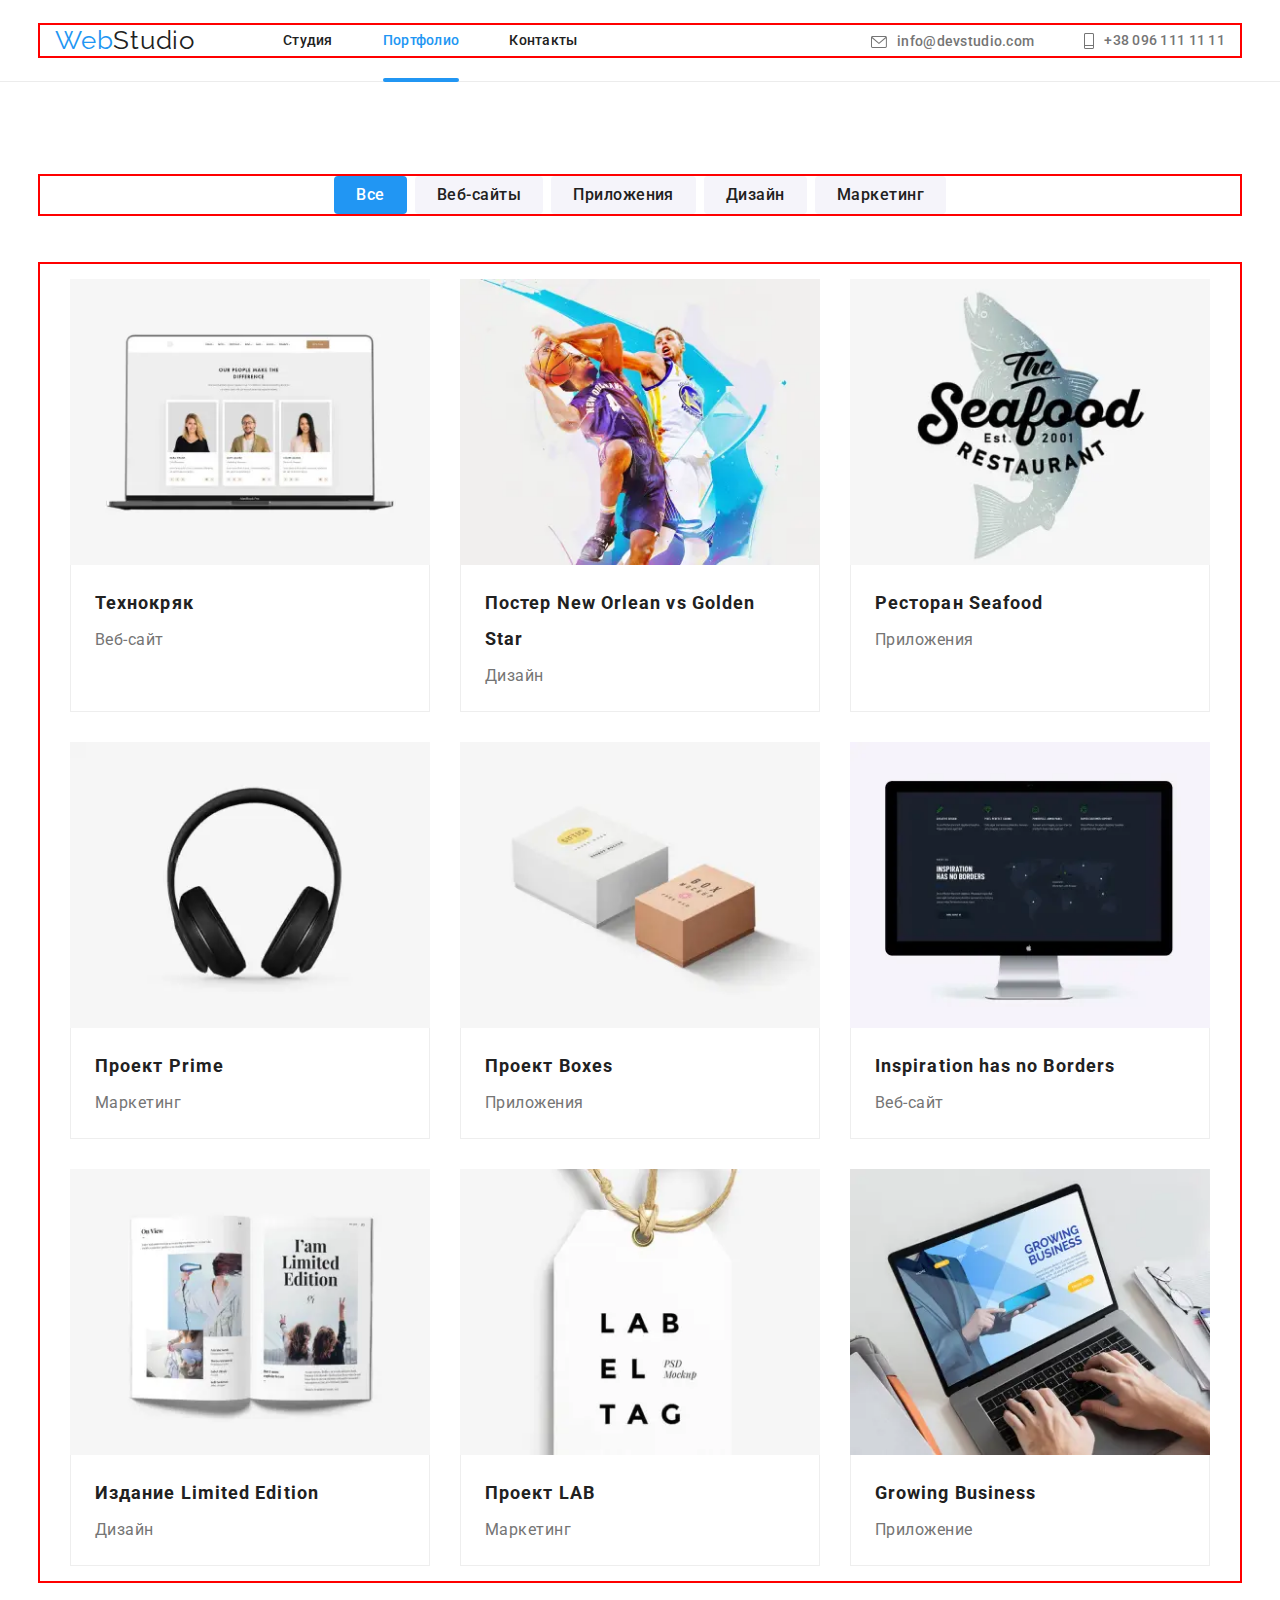
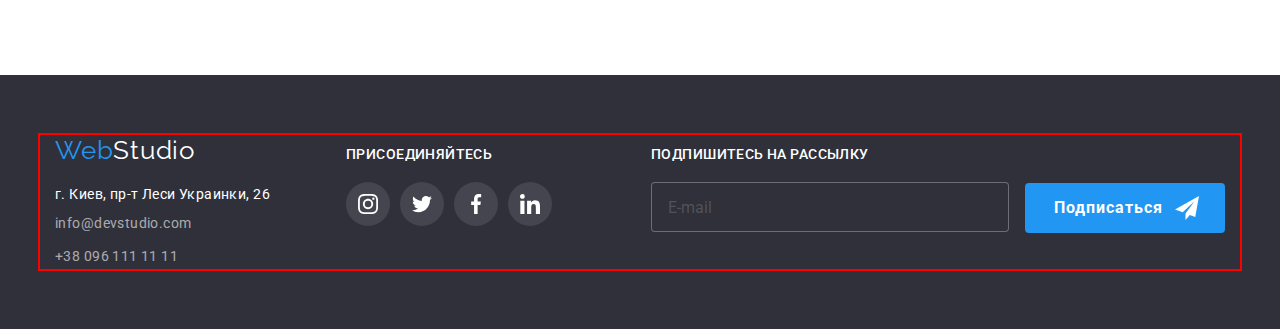
==== commit f1bd4790: "1" ====
--- a/portfolio.html
+++ b/portfolio.html
@@ -734,8 +734,6 @@
           </ul>
         </div>
 
-        
-
         <div class="footer-submit">
           <form action="#">
             <p class="join">Подпишитесь на рассылку</p>
@@ -750,7 +748,7 @@
             </div>
           </form>
         </div>
-
+      </div>
     </footer>
     <script src="./js/mobile.js"></script>
   </body>
--- a/css/main.min.css
+++ b/css/main.min.css
@@ -1,2 +1,2 @@
-:root{--primary-text-color: #212121;--title-text-color: #757575;--accent-color: #ffffff;--hover-color: #2196f3}.visually-hidden{position:absolute;white-space:nowrap;width:1px;height:1px;overflow:hidden;border:0;padding:0;clip:rect(0 0 0 0);clip-path:inset(50%);margin:-1px}html{box-sizing:border-box;scroll-behavior:smooth}*,*::after,*::before{box-sizing:inherit}.body{font-family:'Roboto', sans-serif;background-color:var(--accent-color);color:var(--primary-text-color)}p,h1,h2,h3,h4,h5,h6{margin:0}ul{margin:0;padding:0}button{cursor:pointer}img{display:block;max-width:100%;height:auto}.features-list,.directions,.team,.buttons,.projects,.site-nav,.contacts,.footer-list,.clients-item,.social-item,.footer-adress,.item-social,.mobile-menu__nav,.mobile-menu__contacts,.social-mobile{list-style:none}.container{padding:0px 15px;margin:0 auto;height:auto;outline:2px solid red}@media screen and (min-width: 480px){.container{width:480px}}@media screen and (min-width: 768px){.container{width:768px}}@media screen and (min-width: 1200px){.container{width:1200px}}.section{padding-top:94px;padding-bottom:94px}@media screen and (max-width: 1199px){.section{padding-top:60px;padding-bottom:60px}}.modal-btn{background:#ffffff;border:1px solid rgba(0,0,0,0.1);border-radius:50%;box-sizing:border-box;width:30px;height:30px;position:absolute;top:8px;right:8px;padding:0;display:flex;justify-content:center;align-items:center;color:var(--primary-text-color);transition:color 250ms cubic-bezier(0.4, 0, 0.2, 1)}.modal-btn:hover,.modal-btn:focus{color:var(--hover-color)}.team-social{display:flex;align-items:center;margin-top:16px;justify-content:center}@media screen and (min-width: 767px){.team-social{padding-left:74px;padding-right:74px}}@media screen and (min-width: 1199px){.team-social{padding-left:32px;padding-right:32px}}.social-item{width:44px;height:44px}.social-link{width:100%;height:100%;display:block;border-radius:50%;display:flex;align-items:center;justify-content:center;transition:fill 250ms cubic-bezier(0.4, 0, 0.2, 1),background-color 250ms cubic-bezier(0.4, 0, 0.2, 1)}.social-link:hover,.social-link:focus{background-color:var(--hover-color)}.social-icon{fill:#afb1b8;transition:fill 250ms cubic-bezier(0.4, 0, 0.2, 1)}.social-link:hover .social-icon,.social-link:focus .social-icon{fill:var(--accent-color)}.social-item:not(:last-child){margin-right:10px}.site-nav__link_line:after{content:'';width:100%;position:absolute;height:4px;background:#2196f3;border-radius:2px;bottom:-32px;left:0}.backdrop{width:100vw;height:100vh;background-color:rgba(0,0,0,0.2);position:fixed;top:0;transition:opacity 250ms cubic-bezier(0.4, 0, 0.2, 1),visibility 250ms cubic-bezier(0.4, 0, 0.2, 1)}.backdrop.is-hidden{visibility:hidden;opacity:0;pointer-events:none}.modal-close-icon{fill:currentColor}.modal{position:absolute;width:450px;min-height:609px;background:#ffffff;box-shadow:0px 1px 3px rgba(0,0,0,0.12),0px 1px 1px rgba(0,0,0,0.14),0px 2px 1px rgba(0,0,0,0.2);border-radius:4px;padding:40px;top:50%;left:50%;transform:translate(-50%, -50%)}@media screen and (max-width: 479px){.modal{max-width:100%}}@media screen and (min-width: 1200px){.modal{width:528px;min-height:581px}}.modal-form{display:flex;flex-direction:column}.modal-form-head{font-style:normal;font-weight:bold;font-size:20px;line-height:1.15;text-align:center;letter-spacing:0.03em;margin-bottom:12px;color:var(--primary-text-color)}@media screen and (max-width: 1199px){.modal-form-head{line-height:0.86}}.modal-form-field{font-size:12px;line-height:1.16;letter-spacing:0.01em;color:var(--title-text-color);margin-bottom:10px}.field-modal{margin-bottom:0}.modal-form-wrapper{margin-top:4px;position:relative;display:block}.modal-form-imput{width:100%;height:40px;border:1px solid rgba(33,33,33,0.2);border-radius:4px;padding-left:42px;transition:border-color 250ms cubic-bezier(0.4, 0, 0.2, 1)}.modal-form-imput:focus{outline:none;border-color:var(--hover-color)}.modal-form-message{width:100%;height:120px;border:1px solid rgba(33,33,33,0.2);border-radius:4px;margin-top:4px;margin-bottom:20px;padding-left:16px;padding-right:16px;padding-top:12px;padding-bottom:12px;resize:none;transition:border-color 250ms cubic-bezier(0.4, 0, 0.2, 1)}.modal-form-message:focus{outline:none;border-color:var(--hover-color)}.modal-form-message::placeholder{color:rgba(117,117,117,0.5)}.modal-form-icon{position:absolute;top:50%;left:16px;transform:translateY(-50%);transition:fill 250ms cubic-bezier(0.4, 0, 0.2, 1)}.modal-form-imput:focus+.modal-form-icon{fill:var(--hover-color)}.modal-form-button{align-self:center;font-family:inherit;font-weight:700;font-size:16px;line-height:1.87;letter-spacing:0.06em;border:none;color:var(--accent-color);background:var(--hover-color);border-radius:4px;padding-top:10px;padding-right:55px;padding-bottom:10px;padding-left:56px;width:200px;height:50px;left:700px;top:430px;transition:background-color 250ms cubic-bezier(0.4, 0, 0.2, 1),box-shadow 250ms cubic-bezier(0.4, 0, 0.2, 1)}.modal-form-button:hover,.modal-form-button:focus{background-color:#188ce8;box-shadow:0px 4px 4px rgba(0,0,0,0.15)}.modal-form-checkbox-label::before{display:block;content:'';width:15px;height:15px;cursor:pointer;margin-right:7px;border:1px solid var(--primary-text-color);border-radius:4px;transition:background-color 250ms cubic-bezier(0.4, 0, 0.2, 1)}.modal-form-checkbox-label{display:flex;align-items:center;justify-content:center;letter-spacing:0.03em;color:#757575;margin-bottom:30px;font-size:12px;line-height:1.16}@media screen and (min-width: 1200px){.modal-form-checkbox-label{font-size:14px;line-height:1.71}}.modal-form-checkbox:checked+.modal-form-checkbox-label::before{outline:1px solid var(--hover-color);background-image:url(../images/vector.svg);background-size:contain;background-origin:border-box;background-repeat:no-repeat;background-position:center;background-color:var(--hover-color);border-color:var(--hover-color)}.conditions{font-size:12px;line-height:1.16;letter-spacing:0.03em;text-decoration:none;position:relative;color:var(--hover-color)}@media screen and (min-width: 1200px){.conditions{font-size:14px;line-height:1.71}}.line:before{content:'';width:100%;position:absolute;height:1px;background:var(--hover-color);border-radius:2px;left:0;bottom:-0.5px}@media screen and (min-width: 1200px){.line:before{bottom:5px}}.page-header__container{display:flex;align-items:center}@media screen and (max-width: 768px){.page-header__container{padding-top:10px;padding-bottom:10px}}@media screen and (min-width: 768px){.site-navigation{display:flex;align-items:center}}@media screen and (min-width: 768px){.site-nav{display:flex;align-items:center}}@media screen and (max-width: 768px){.site-nav{display:none}}@media screen and (min-width: 1200px){.header-contacts__list{display:flex;align-items:center}}.header-contacts__list{font-style:normal;font-size:14px;line-height:1.71;letter-spacing:0.03em;color:var(--accent-color)}@media screen and (max-width: 1199px){.header-contacts__list{display:flex;flex-direction:column;align-items:flex-start}}@media screen and (max-width: 1199px) and (max-width: 768px){.header-contacts__list{display:none}}@media screen and (max-width: 1199px){.header-contacts__icon_size{width:14px;height:10px}}@media screen and (max-width: 1199px){.header-contacts__icon_height{width:10px;height:14px}}.site-navigation__logo{font-family:'Raleway', sans-serif;text-decoration:none;font-size:26px;line-height:1.2;letter-spacing:0.03em;color:var(--hover-color)}@media screen and (max-width: 1199px){.site-navigation__logo{font-size:24px;line-height:1.16}}.page-header{border-bottom:1px solid #ececec}@media screen and (max-width: 479px){.page-header{padding-top:10px;padding-bottom:10px}}@media (min-width: 480px) and (max-width: 1199px){.site-navigation__logo{padding-top:25px;padding-bottom:25px}}@media (min-width: 480px) and (max-width: 1199px){.site-nav{padding-top:26px;padding-bottom:26px}}@media (min-width: 480px) and (max-width: 1199px){.header-contacts__list{padding-top:21px;padding-bottom:21px}}@media (min-width: 1200px){.page-header{padding-top:25px;padding-bottom:25px}}.site-navigation__logo_black{color:var(--primary-text-color);transition:color 250ms cubic-bezier(0.4, 0, 0.2, 1)}.site-navigation__logo:hover>.site-navigation__logo_black,.site-navigation__logo:focus>.site-navigation__logo_black{color:var(--hover-color)}@media screen and (min-width: 768px){.site-navigation__logo_position{margin-right:88px}}.site-nav__link{text-decoration:none;font-weight:500;font-size:14px;line-height:1.14;letter-spacing:0.02em;color:var(--primary-text-color);transition:color 250ms cubic-bezier(0.4, 0, 0.2, 1)}.site-nav__link:hover,.site-nav__link:focus{color:var(--hover-color)}@media screen and (min-width: 768px){.site-nav__item_position:not(:last-child){margin-right:50px}}@media screen and (max-width: 1199px){.header-contacts__item:not(:last-child){margin-bottom:10px}}@media screen and (min-width: 1200px){.header-contacts__item_position:not(:last-child){margin-right:50px}}.site-nav__link_current{text-decoration:none;font-weight:500;font-size:14px;line-height:1.14;letter-spacing:0.02em;color:var(--hover-color)}.site-nav__item{position:relative}.header-contacts__icon{fill:currentColor}@media screen and (max-width: 768px){.header-contacts__icon{display:none}}@media screen and (min-width: 768px){.header-contacts__icon_position{margin-right:8px}}@media screen and (min-width: 1200px){.header-contacts__icon_position{margin-right:10px}}.header-contacts__link{display:flex;align-items:center;justify-content:center;text-decoration:none;font-weight:500;font-size:12px;line-height:1.16;letter-spacing:0.02em;color:var(--title-text-color);transition:color 250ms cubic-bezier(0.4, 0, 0.2, 1)}.header-contacts__link:hover,.header-contacts__link:focus{text-decoration:none;color:var(--hover-color)}@media screen and (min-width: 1200px){.header-contacts__link{font-size:14px;line-height:1.14;margin-bottom:0}}@media screen and (min-width: 768px){.header__info{margin-left:auto}}.hero-title{font-weight:900;font-size:26px;line-height:1.62;letter-spacing:0.06em;text-transform:uppercase;color:var(--accent-color);margin-bottom:30px}@media (min-width: 1200px){.hero-title{font-weight:900;font-size:44px;line-height:1.36}}.hero{background-color:var(--primary-text-color);max-width:1600px;padding:200px 0px;height:600px;text-align:center;margin-left:auto;margin-right:auto;background-image:linear-gradient(to right, rgba(47,48,58,0.4), rgba(47,48,58,0.4)),url("../images/hero/hero-desktop.jpg");background-repeat:no-repeat;background-size:cover;background-position:center}@media (min-device-pixel-ratio: 2), (-webkit-min-device-pixel-ratio: 2), (min-resolution: 192dpi), (min-resolution: 2dppx){.hero{background-image:linear-gradient(to right, rgba(47,48,58,0.4), rgba(47,48,58,0.4)),url("../images/hero/hero-desktop2x.jpg")}}@media screen and (max-width: 768px){.hero{background-image:linear-gradient(to right, rgba(47,48,58,0.4), rgba(47,48,58,0.4)),url("../images/hero/hero-tablet.jpg");padding:103px 0px;height:100%;max-width:100%}}@media screen and (max-width: 768px) and (min-device-pixel-ratio: 2), screen and (max-width: 768px) and (-webkit-min-device-pixel-ratio: 2), screen and (max-width: 768px) and (min-resolution: 192dpi), screen and (max-width: 768px) and (min-resolution: 2dppx){.hero{background-image:linear-gradient(to right, rgba(47,48,58,0.4), rgba(47,48,58,0.4)),url("../images/hero/hero-tablet2x.jpg")}}@media screen and (max-width: 480px){.hero{background-image:linear-gradient(to right, rgba(47,48,58,0.4), rgba(47,48,58,0.4)),url("../images/hero/hero.jpg");padding:118px 0px;max-height:100%;max-width:100%}}@media screen and (max-width: 480px) and (min-device-pixel-ratio: 2), screen and (max-width: 480px) and (-webkit-min-device-pixel-ratio: 2), screen and (max-width: 480px) and (min-resolution: 192dpi), screen and (max-width: 480px) and (min-resolution: 2dppx){.hero{background-image:linear-gradient(to right, rgba(47,48,58,0.4), rgba(47,48,58,0.4)),url("../images/hero/hero2x.jpg")}}.button-hero{font-family:inherit;font-weight:700;font-size:16px;line-height:1.87;letter-spacing:0.06em;border:none;color:var(--accent-color);background:var(--hover-color);box-shadow:0px 4px 4px rgba(0,0,0,0.15);border-radius:4px;width:200px;height:50px;left:700px;top:430px;transition:color 250ms cubic-bezier(0.4, 0, 0.2, 1),background-color 250ms cubic-bezier(0.4, 0, 0.2, 1),box-shadow 250ms cubic-bezier(0.4, 0, 0.2, 1)}.button-hero{align-content:center;padding-top:10px;padding-right:32px;padding-bottom:10px;padding-left:32px;width:auto}.button-hero:hover,.button-hero:focus{font-size:16px;line-height:1.87;letter-spacing:0.06em;background:#188ce8;box-shadow:0px 4px 4px rgba(0,0,0,0.15);border-radius:4px}.features-list .title-features{font-weight:bold;font-size:14px;line-height:1.14;letter-spacing:0.03em;text-transform:uppercase;color:var(--primary-text-color)}.features-list .text{font-size:14px;line-height:1.71;letter-spacing:0.03em;color:var(--title-text-color)}.text-features,.text{width:100%;padding-bottom:0}@media screen and (min-width: 767px){.text-features,.text{width:354px}}.text-features{margin:15px}@media screen and (min-width: 1199px){.text-features{width:270px;width:calc((100% - 15 * 2) / 2)}}@media screen and (min-width: 1199px){.text{width:270px;width:calc((100% - 15 * 2) / 2)}}.features-list{margin-left:-15px;margin-right:-15px}.title-features{display:flex;align-items:center;margin-bottom:10px}@media screen and (max-width: 767px){.title-features{justify-content:center}}@media screen and (max-width: 767px){.text-features:not(:last-child){margin-bottom:30px}}.features-list{display:flex;flex-wrap:wrap;justify-content:center}.section-icons{height:120px;background-color:#f5f4fa;border-radius:4px;display:block;margin-bottom:30px;padding:25px 0;display:flex;justify-content:center;align-items:center}.section-title{font-size:28px;line-height:1.17;letter-spacing:0.03em;color:var(--primary-text-color)}@media screen and (min-width: 1199px){.section-title{font-size:36px;line-height:1.16;letter-spacing:0.03em;color:var(--primary-text-color)}}.title-features{margin-bottom:10px}.section-title{display:flex;justify-content:center}@media screen and (max-width: 1199px){.section-title{margin-bottom:15px}}@media screen and (min-width: 1200px){.section-title{margin-bottom:50px}}.directions-name{font-weight:bold;font-size:14px;line-height:1.14;text-align:center;letter-spacing:0.03em;text-transform:uppercase;background:rgba(47,48,58,0.8);color:#ffffff;bottom:0;left:0;padding-top:27px;padding-bottom:27px;position:absolute;width:100%}.directions-info{position:relative}.directions{display:flex;margin-left:-30px}@media screen and (max-width: 1199px){.directions-title{display:none;padding-top:0}}.directions-images{flex-basis:calc(100% / 3 - 30px);margin-left:30px}.team .title{font-weight:500;font-size:16px;line-height:1.18;letter-spacing:0.03em;color:var(--primary-text-color)}.team .text{text-align:center}.title{text-align:center;margin-bottom:10px}.team{display:flex;flex-wrap:wrap}@media screen and (min-width: 1199px){.team{display:flex;margin-left:-30px}}.team-info{padding-top:30px;padding-bottom:30px}@media screen and (min-width: 1199px){.team-info{padding-top:30px;padding-bottom:30px}}.team-images{width:100%;background:#ffffff;box-shadow:0px 1px 3px rgba(0,0,0,0.12),0px 1px 1px rgba(0,0,0,0.14),0px 2px 1px rgba(0,0,0,0.2);border-radius:0px 0px 4px 4px}@media screen and (min-width: 768px) and (max-width: 1199px){.team-images{width:calc((100% - 2 * 30px) / 2);margin:15px}}@media screen and (min-width: 1200px){.team-images{flex-basis:calc(100% / 4 - 270px);margin-left:30px}}@media screen and (max-width: 767px){.team-images:not(:last-child){margin-bottom:30px}}.team .text,.text-name{font-size:16px;line-height:0.84;letter-spacing:0.03em;color:var(--title-text-color)}.section-team{background:#f5f4fa}.clients-list{display:flex}@media screen and (max-width: 1199px){.clients-list{flex-wrap:wrap;justify-content:center}}.clients-item{margin:15px}@media screen and (max-width: 767px){.clients-item{flex-basis:calc((100% - 2 * 30px) / 2)}}@media screen and (min-width: 768px) and (max-width: 1199px){.clients-item{flex-basis:calc((100% - 3 * 30px) / 3)}}@media screen and (min-width: 1200px){.clients-item{flex-basis:calc((100% - 6 * 30px) / 6)}}.clients-after-items{width:170px;height:92px;border:1px solid #afb1b8;border-radius:4px;background-position:center;background-size:106px;background-repeat:no-repeat;transition:border-color 250ms cubic-bezier(0.4, 0, 0.2, 1)}.clients-after-items:hover,.clients-after-items:focus{border-color:var(--hover-color)}.clients-link{width:100%;height:100%;display:flex;align-items:center;justify-content:center;fill:#afb1b8;transition:fill 250ms cubic-bezier(0.4, 0, 0.2, 1)}.clients-link:hover,.clients-link:focus{fill:var(--hover-color)}.btn{font-family:inherit;font-weight:500;font-size:16px;line-height:1.63;letter-spacing:0.03em;border:none;color:var(--primary-text-color);background:#f5f4fa;border-radius:4px;transition:color 250ms cubic-bezier(0.4, 0, 0.2, 1),box-shadow 250ms cubic-bezier(0.4, 0, 0.2, 1),background-color 250ms cubic-bezier(0.4, 0, 0.2, 1)}.btn,.btn-current{padding-top:6px;padding-bottom:6px;padding-left:22px;padding-right:22px}.btn-current{font-family:inherit;font-weight:500;font-size:16px;line-height:1.62;text-align:center;letter-spacing:0.03em;border:none;color:var(--accent-color);background:var(--hover-color);border-radius:4px;width:73px;height:38px;left:495px;top:174px;transition:box-shadow 250ms cubic-bezier(0.4, 0, 0.2, 1)}.btn:hover,.btn:focus,.btn-current:hover,.btn-current:focus{color:var(--accent-color);background:var(--hover-color);box-shadow:0px 3px 1px rgba(0,0,0,0.1),0px 1px 2px rgba(0,0,0,0.08),0px 2px 2px rgba(0,0,0,0.12);border-radius:4px}.buttons{display:flex;margin-bottom:50px}@media screen and (min-width: 768px){.buttons{justify-content:center}}@media screen and (max-width: 767px){.buttons{flex-wrap:wrap;margin:-7px -4px}}@media screen and (max-width: 767px){.buttons-container{margin-bottom:40px}}.button-btn:not(:last-child){margin-right:8px}@media screen and (max-width: 767px){.button-btn{margin:7px 4px}}.project-content:hover{box-shadow:0px 1px 1px rgba(0,0,0,0.12),0px 4px 4px rgba(0,0,0,0.06),1px 4px 6px rgba(0,0,0,0.16)}.project-info-title{font-size:18px;line-height:1.55;letter-spacing:0.03em;color:#ffffff;position:absolute;top:0;left:0;background-color:rgba(33,150,243,0.9);padding-top:63px;padding-bottom:63px;padding-left:24px;padding-right:24px;height:100%;flex-grow:1;transform:translateY(100%);transition:transform 250ms cubic-bezier(0.4, 0, 0.2, 1)}.title-info-project{position:relative;overflow:hidden}.project{font-size:18px;line-height:2;letter-spacing:0.06em;margin-bottom:4px}.project-content:hover .project-info-title{transform:translateY(0)}.projects .text,.text-name{font-size:16px;line-height:1.87;letter-spacing:0.03em;color:var(--title-text-color)}.projects{display:flex;flex-wrap:wrap}.project-content{transition:box-shadow 250ms cubic-bezier(0.4, 0, 0.2, 1)}@media screen and (min-width: 1200px){.project-content{flex-basis:calc((100% - 3 * 30px) / 3);margin:15px}}@media screen and (min-width: 768px) and (max-width: 1199px){.project-content{flex-basis:calc((100% - 2 * 30px) / 2);margin:15px;display:flex;flex-direction:column}}@media screen and (max-width: 767px){.project-content:not(:last-child){margin-bottom:30px}}.project-name{padding-left:24px;padding-top:20px;padding-right:24px;padding-bottom:20px;border-right:1px solid #eeeeee;border-bottom:1px solid #eeeeee;border-left:1px solid #eeeeee;background:#ffffff;flex-grow:1}.footer-logo{font-family:'Raleway', sans-serif;text-decoration:none;font-size:26px;line-height:1.2;letter-spacing:0.03em;color:var(--hover-color)}@media screen and (min-width: 768px) and (max-width: 1199px){.footer-logo{display:flex;justify-content:center}}@media screen and (max-width: 1199px){.footer-logo{font-size:24px;line-height:1.16}}@media screen and (max-width: 767px){.footer-adress-container{margin-bottom:60px}}@media screen and (min-width: 768px) and (max-width: 1199px){.footer-adress-container{margin-right:165px}}.logo-white{color:var(--accent-color);transition:color 250ms cubic-bezier(0.4, 0, 0.2, 1)}.footer-logo:hover>.logo-white,.footer-logo:focus>.logo-white{color:var(--hover-color)}.page-footer{background:#2f303a;padding-top:60px;padding-bottom:60px}@media screen and (max-width: 1199px){.page-footer{text-align:center}}.footer-contacts{text-decoration:none;font-style:normal;font-size:14px;line-height:1.71;letter-spacing:0.03em;color:rgba(255,255,255,0.6);transition:color 250ms cubic-bezier(0.4, 0, 0.2, 1)}.footer-contacts:hover,.footer-contacts:focus{text-decoration:none;color:var(--hover-color)}.footer-logo{display:flex;margin-bottom:20px}@media screen and (max-width: 767px){.footer-logo{display:block}}.contacts .adress{display:flex;margin-bottom:9px}.footer-adress{display:flex;flex-direction:column}.contacts-footer{margin-bottom:9px}.contacts .adress{display:inline-block}.adress-footer{display:flex;align-items:center;font-style:normal;font-size:14px;line-height:1.71;letter-spacing:0.03em;color:var(--accent-color)}.adress-info{margin-bottom:9px;text-decoration:none;font-size:14px;line-height:1.17;letter-spacing:0.03em;color:#ffffff;transition:color 250ms cubic-bezier(0.4, 0, 0.2, 1)}.adress-info:hover,.adress-info:focus{color:var(--hover-color)}@media screen and (min-width: 768px) and (max-width: 1199px){.footer-submit{display:flex;align-items:flex-start;margin-top:60px}}@media screen and (min-width: 1200px){.footer-submit{margin-left:93px}}@media screen and (max-width: 767px){.footer-submit{display:flex;align-items:center;justify-content:center}}.input-mail-footer{padding-left:16px;padding-right:16px;padding-top:15px;padding-bottom:15px;background:#2f303a;color:var(--accent-color);border:1px solid rgba(255,255,255,0.3);box-sizing:border-box;border-radius:4px;transition:border-color 250ms cubic-bezier(0.4, 0, 0.2, 1),drop-shadow 250ms cubic-bezier(0.4, 0, 0.2, 1)}@media screen and (min-width: 1200px){.input-mail-footer{width:358px;height:50px}}@media screen and (max-width: 1199px){.input-mail-footer{width:450px;margin-bottom:20px}}.input-mail-footer:focus{outline:none;filter:drop-shadow(0px 4px 4px rgba(0,0,0,0.15));border-color:var(--hover-color)}.input-mail-footer::placeholder{color:rgba(117,117,117,0.5)}.footer-btn{position:relative;width:200px;height:50px;padding-left:29px;padding-right:62px;padding-top:10px;padding-bottom:10px;background:var(--hover-color);border-radius:4px;border:none;font-weight:bold;font-size:16px;line-height:1.87;letter-spacing:0.06em;color:#ffffff;transition:background-color 250ms cubic-bezier(0.4, 0, 0.2, 1),box-shadow 250ms cubic-bezier(0.4, 0, 0.2, 1)}.footer-btn:hover,.footer-btn:focus{background:#188ce8;box-shadow:0px 4px 4px rgba(0,0,0,0.15)}@media screen and (min-width: 1200px){.footer-btn{margin-left:12px}}@media screen and (max-width: 1199px){.footer-btn{margin-left:auto;margin-right:auto}}.icon-telegram{position:absolute;top:50%;left:140px;transform:translateY(-50%);margin-left:10px}@media screen and (max-width: 767px){.icon-btn-footer{display:flex;flex-direction:column}}@media screen and (min-width: 768px) and (max-width: 1199px){.icon-btn-footer{display:flex;flex-direction:column}}.join{font-weight:500;font-size:14px;line-height:16px;letter-spacing:0.03em;text-transform:uppercase;color:#ffffff;margin-bottom:20px}@media screen and (min-width: 1200px){.footer-info{display:flex;align-items:baseline;justify-content:space-between}}@media screen and (max-width: 767px){.footer-info{display:flex;flex-direction:column;align-items:center}}@media screen and (min-width: 768px) and (max-width: 1199px){.footer-info{display:flex;align-items:baseline;flex-wrap:wrap;justify-content:space-around;text-align:center}}@media screen and (min-width: 1200px){.join-rights{margin-left:70px}}@media screen and (max-width: 767px){.join-rights{margin-bottom:60px}}.footer-social{display:flex;align-items:center}.link-social{width:100%;height:100%;display:block;border-radius:50%;display:flex;align-items:center;justify-content:center;background-color:rgba(255,255,255,0.1);transition:background-color 250ms cubic-bezier(0.4, 0, 0.2, 1)}.link-social:hover,.link-social:focus{background-color:var(--hover-color)}.icon-social{fill:var(--accent-color)}.link-social:hover .icon-social,.link-social:focus .icon-social{fill:var(--accent-color)}.item-social:not(:last-child){margin-right:10px}.item-social{width:44px;height:44px}.burger-btn{background-color:transparent;cursor:pointer;border:none;padding:0;margin-left:auto;line-height:0}@media screen and (min-width: 768px){.burger-btn{display:none}}.burger-btn__icon:hover,.burger-btn__icon:focus{fill:var(--hover-color)}.mobile-menu{position:fixed;z-index:100;top:0;left:0;width:100vw;height:100vh;padding:48px 40px;opacity:0;visibility:hidden;pointer-events:none;background-color:var(--accent-color);transition:opasity 250ms cubic-bezier(0.4, 0, 0.2, 1),visibility 250ms cubic-bezier(0.4, 0, 0.2, 1)}.mobile-menu.is-open{opacity:1;visibility:visible;pointer-events:all}.mobile-menu__close{position:absolute;top:10px;right:15px;background-color:transparent;cursor:pointer;border:none;padding:0;margin-left:auto;line-height:0}.mobile-menu__icon:hover,.mobile-menu__icon:focus{fill:var(--hover-color)}.mobile-menu__nav-item:not(:last-child){margin-bottom:32px}.mobile-menu__nav-link{font-family:Roboto;font-style:normal;font-weight:500;font-size:40px;line-height:1.17;text-align:center;letter-spacing:0.02em;text-decoration:none;color:var(--primary-text-color)}.mobile-menu__contacts{margin-bottom:64px}.mobile-menu__contacts-item:not(:last-child){margin-bottom:32px}.mobile-menu__contacts-link{text-decoration:none;font-weight:500;font-size:34px;line-height:1.17;letter-spacing:0.02em;color:var(--hover-color)}.mobile-menu__contacts-link--mail-theme{font-size:24px;line-height:1.16;letter-spacing:0.02em;color:var(--title-text-color)}.social-mobile{display:flex;flex-wrap:wrap;margin-bottom:48px}.social-mobile:not(:last-child){border-right:1px solid rgba(33,33,33,0.2);transform:rotate(90deg)}.social-mobile__item:not(:first-child){padding-left:10px}.social-mobile__item:not(:last-child){padding-right:10px;border-right:1px solid rgba(33,33,33,0.2)}.social-mobile__link{text-decoration:none;font-weight:500;font-size:18px;line-height:1.22;letter-spacing:0.02em;color:var(--hover-color)}.mobile-menu__nav-link--current{color:var(--hover-color)}.mobile-container{display:flex;flex-direction:column;justify-content:space-between;height:100%}
+:root{--primary-text-color: #212121;--title-text-color: #757575;--accent-color: #ffffff;--hover-color: #2196f3}.visually-hidden{position:absolute;white-space:nowrap;width:1px;height:1px;overflow:hidden;border:0;padding:0;clip:rect(0 0 0 0);clip-path:inset(50%);margin:-1px}html{box-sizing:border-box;scroll-behavior:smooth}*,*::after,*::before{box-sizing:inherit}.body{font-family:'Roboto', sans-serif;background-color:var(--accent-color);color:var(--primary-text-color)}p,h1,h2,h3,h4,h5,h6{margin:0}ul{margin:0;padding:0}button{cursor:pointer}img{display:block;max-width:100%;height:auto}.features-list,.directions,.team,.buttons,.projects,.site-nav,.contacts,.footer-list,.clients-item,.social-item,.footer-adress,.item-social,.mobile-menu__nav,.mobile-menu__contacts,.social-mobile{list-style:none}.container{padding:0px 15px;margin:0 auto;height:auto;outline:2px solid red}@media screen and (min-width: 480px){.container{width:480px}}@media screen and (min-width: 768px){.container{width:768px}}@media screen and (min-width: 1200px){.container{width:1200px}}.section{padding-top:94px;padding-bottom:94px}@media screen and (max-width: 1199px){.section{padding-top:60px;padding-bottom:60px}}.modal-btn{background:#ffffff;border:1px solid rgba(0,0,0,0.1);border-radius:50%;box-sizing:border-box;width:30px;height:30px;position:absolute;top:8px;right:8px;padding:0;display:flex;justify-content:center;align-items:center;color:var(--primary-text-color);transition:color 250ms cubic-bezier(0.4, 0, 0.2, 1)}.modal-btn:hover,.modal-btn:focus{color:var(--hover-color)}.team-social{display:flex;align-items:center;margin-top:16px;justify-content:center}@media screen and (min-width: 767px){.team-social{padding-left:74px;padding-right:74px}}@media screen and (min-width: 1199px){.team-social{padding-left:32px;padding-right:32px}}.social-item{width:44px;height:44px}.social-link{width:100%;height:100%;display:block;border-radius:50%;display:flex;align-items:center;justify-content:center;transition:fill 250ms cubic-bezier(0.4, 0, 0.2, 1),background-color 250ms cubic-bezier(0.4, 0, 0.2, 1)}.social-link:hover,.social-link:focus{background-color:var(--hover-color)}.social-icon{fill:#afb1b8;transition:fill 250ms cubic-bezier(0.4, 0, 0.2, 1)}.social-link:hover .social-icon,.social-link:focus .social-icon{fill:var(--accent-color)}.social-item:not(:last-child){margin-right:10px}.site-nav__link_line:after{content:'';width:100%;position:absolute;height:4px;background:#2196f3;border-radius:2px;bottom:-32px;left:0}@media screen and (min-width: 768px) and (max-width: 1199px){.site-nav__link_line:after{bottom:-34px}}.backdrop{width:100vw;height:100vh;background-color:rgba(0,0,0,0.2);position:fixed;top:0;transition:opacity 250ms cubic-bezier(0.4, 0, 0.2, 1),visibility 250ms cubic-bezier(0.4, 0, 0.2, 1)}.backdrop.is-hidden{visibility:hidden;opacity:0;pointer-events:none}.modal-close-icon{fill:currentColor}.modal{position:absolute;width:450px;min-height:609px;background:#ffffff;box-shadow:0px 1px 3px rgba(0,0,0,0.12),0px 1px 1px rgba(0,0,0,0.14),0px 2px 1px rgba(0,0,0,0.2);border-radius:4px;padding:40px;top:50%;left:50%;transform:translate(-50%, -50%)}@media screen and (max-width: 479px){.modal{max-width:100%}}@media screen and (min-width: 1200px){.modal{width:528px;min-height:581px}}.modal-form{display:flex;flex-direction:column}.modal-form-head{font-style:normal;font-weight:bold;font-size:20px;line-height:1.15;text-align:center;letter-spacing:0.03em;margin-bottom:12px;color:var(--primary-text-color)}@media screen and (max-width: 1199px){.modal-form-head{line-height:0.86}}.modal-form-field{font-size:12px;line-height:1.16;letter-spacing:0.01em;color:var(--title-text-color);margin-bottom:10px}.field-modal{margin-bottom:0}.modal-form-wrapper{margin-top:4px;position:relative;display:block}.modal-form-imput{width:100%;height:40px;border:1px solid rgba(33,33,33,0.2);border-radius:4px;padding-left:42px;transition:border-color 250ms cubic-bezier(0.4, 0, 0.2, 1)}.modal-form-imput:focus{outline:none;border-color:var(--hover-color)}.modal-form-message{width:100%;height:120px;border:1px solid rgba(33,33,33,0.2);border-radius:4px;margin-top:4px;margin-bottom:20px;padding-left:16px;padding-right:16px;padding-top:12px;padding-bottom:12px;resize:none;transition:border-color 250ms cubic-bezier(0.4, 0, 0.2, 1)}.modal-form-message:focus{outline:none;border-color:var(--hover-color)}.modal-form-message::placeholder{color:rgba(117,117,117,0.5)}.modal-form-icon{position:absolute;top:50%;left:16px;transform:translateY(-50%);transition:fill 250ms cubic-bezier(0.4, 0, 0.2, 1)}.modal-form-imput:focus+.modal-form-icon{fill:var(--hover-color)}.modal-form-button{align-self:center;font-family:inherit;font-weight:700;font-size:16px;line-height:1.87;letter-spacing:0.06em;border:none;color:var(--accent-color);background:var(--hover-color);border-radius:4px;padding-top:10px;padding-right:55px;padding-bottom:10px;padding-left:56px;width:200px;height:50px;left:700px;top:430px;transition:background-color 250ms cubic-bezier(0.4, 0, 0.2, 1),box-shadow 250ms cubic-bezier(0.4, 0, 0.2, 1)}.modal-form-button:hover,.modal-form-button:focus{background-color:#188ce8;box-shadow:0px 4px 4px rgba(0,0,0,0.15)}.modal-form-checkbox-label::before{display:block;content:'';width:15px;height:15px;cursor:pointer;margin-right:7px;border:1px solid var(--primary-text-color);border-radius:4px;transition:background-color 250ms cubic-bezier(0.4, 0, 0.2, 1)}.modal-form-checkbox-label{display:flex;align-items:center;justify-content:center;letter-spacing:0.03em;color:#757575;margin-bottom:30px;font-size:12px;line-height:1.16}@media screen and (min-width: 1200px){.modal-form-checkbox-label{font-size:14px;line-height:1.71}}.modal-form-checkbox:checked+.modal-form-checkbox-label::before{outline:1px solid var(--hover-color);background-image:url(../images/vector.svg);background-size:contain;background-origin:border-box;background-repeat:no-repeat;background-position:center;background-color:var(--hover-color);border-color:var(--hover-color)}.conditions{font-size:12px;line-height:1.16;letter-spacing:0.03em;text-decoration:none;position:relative;color:var(--hover-color)}@media screen and (min-width: 1200px){.conditions{font-size:14px;line-height:1.71}}.line:before{content:'';width:100%;position:absolute;height:1px;background:var(--hover-color);border-radius:2px;left:0;bottom:-0.5px}@media screen and (min-width: 1200px){.line:before{bottom:5px}}.page-header__container{display:flex;align-items:center}@media screen and (max-width: 768px){.page-header__container{padding-top:10px;padding-bottom:10px}}@media screen and (min-width: 768px){.site-navigation{display:flex;align-items:center}}@media screen and (min-width: 768px){.site-nav{display:flex;align-items:center}}@media screen and (max-width: 768px){.site-nav{display:none}}@media screen and (min-width: 1200px){.header-contacts__list{display:flex;align-items:center}}.header-contacts__list{font-style:normal;font-size:14px;line-height:1.71;letter-spacing:0.03em;color:var(--accent-color)}@media screen and (max-width: 1199px){.header-contacts__list{display:flex;flex-direction:column;align-items:flex-start}}@media screen and (max-width: 1199px) and (max-width: 768px){.header-contacts__list{display:none}}@media screen and (max-width: 1199px){.header-contacts__icon_size{width:14px;height:10px}}@media screen and (max-width: 1199px){.header-contacts__icon_height{width:10px;height:14px}}.site-navigation__logo{font-family:'Raleway', sans-serif;text-decoration:none;font-size:26px;line-height:1.2;letter-spacing:0.03em;color:var(--hover-color)}@media screen and (max-width: 1199px){.site-navigation__logo{font-size:24px;line-height:1.16}}.page-header{border-bottom:1px solid #ececec}@media screen and (max-width: 479px){.page-header{padding-top:10px;padding-bottom:10px}}@media (min-width: 480px) and (max-width: 1199px){.site-navigation__logo{padding-top:25px;padding-bottom:25px}}@media (min-width: 480px) and (max-width: 1199px){.site-nav{padding-top:26px;padding-bottom:26px}}@media (min-width: 480px) and (max-width: 1199px){.header-contacts__list{padding-top:21px;padding-bottom:21px}}@media (min-width: 1200px){.page-header{padding-top:25px;padding-bottom:25px}}.site-navigation__logo_black{color:var(--primary-text-color);transition:color 250ms cubic-bezier(0.4, 0, 0.2, 1)}.site-navigation__logo:hover>.site-navigation__logo_black,.site-navigation__logo:focus>.site-navigation__logo_black{color:var(--hover-color)}@media screen and (min-width: 768px){.site-navigation__logo_position{margin-right:88px}}.site-nav__link{text-decoration:none;font-weight:500;font-size:14px;line-height:1.14;letter-spacing:0.02em;color:var(--primary-text-color);transition:color 250ms cubic-bezier(0.4, 0, 0.2, 1)}.site-nav__link:hover,.site-nav__link:focus{color:var(--hover-color)}@media screen and (min-width: 768px){.site-nav__item_position:not(:last-child){margin-right:50px}}@media screen and (max-width: 1199px){.header-contacts__item:not(:last-child){margin-bottom:10px}}@media screen and (min-width: 1200px){.header-contacts__item_position:not(:last-child){margin-right:50px}}.site-nav__link_current{text-decoration:none;font-weight:500;font-size:14px;line-height:1.14;letter-spacing:0.02em;color:var(--hover-color)}.site-nav__item{position:relative}.header-contacts__icon{fill:currentColor}@media screen and (max-width: 768px){.header-contacts__icon{display:none}}@media screen and (min-width: 768px){.header-contacts__icon_position{margin-right:8px}}@media screen and (min-width: 1200px){.header-contacts__icon_position{margin-right:10px}}.header-contacts__link{display:flex;align-items:center;justify-content:center;text-decoration:none;font-weight:500;font-size:12px;line-height:1.16;letter-spacing:0.02em;color:var(--title-text-color);transition:color 250ms cubic-bezier(0.4, 0, 0.2, 1)}.header-contacts__link:hover,.header-contacts__link:focus{text-decoration:none;color:var(--hover-color)}@media screen and (min-width: 1200px){.header-contacts__link{font-size:14px;line-height:1.14;margin-bottom:0}}@media screen and (min-width: 768px){.header__info{margin-left:auto}}.hero-title{font-weight:900;font-size:26px;line-height:1.62;letter-spacing:0.06em;text-transform:uppercase;color:var(--accent-color);margin-bottom:30px}@media (min-width: 1200px){.hero-title{font-weight:900;font-size:44px;line-height:1.36}}.hero{background-color:var(--primary-text-color);max-width:1600px;padding:200px 0px;height:600px;text-align:center;margin-left:auto;margin-right:auto;background-image:linear-gradient(to right, rgba(47,48,58,0.4), rgba(47,48,58,0.4)),url("../images/hero/hero-desktop.jpg");background-repeat:no-repeat;background-size:cover;background-position:center}@media (min-device-pixel-ratio: 2), (-webkit-min-device-pixel-ratio: 2), (min-resolution: 192dpi), (min-resolution: 2dppx){.hero{background-image:linear-gradient(to right, rgba(47,48,58,0.4), rgba(47,48,58,0.4)),url("../images/hero/hero-desktop2x.jpg")}}@media screen and (max-width: 768px){.hero{background-image:linear-gradient(to right, rgba(47,48,58,0.4), rgba(47,48,58,0.4)),url("../images/hero/hero-tablet.jpg");padding:103px 0px;height:100%;max-width:100%}}@media screen and (max-width: 768px) and (min-device-pixel-ratio: 2), screen and (max-width: 768px) and (-webkit-min-device-pixel-ratio: 2), screen and (max-width: 768px) and (min-resolution: 192dpi), screen and (max-width: 768px) and (min-resolution: 2dppx){.hero{background-image:linear-gradient(to right, rgba(47,48,58,0.4), rgba(47,48,58,0.4)),url("../images/hero/hero-tablet2x.jpg")}}@media screen and (max-width: 480px){.hero{background-image:linear-gradient(to right, rgba(47,48,58,0.4), rgba(47,48,58,0.4)),url("../images/hero/hero.jpg");padding:118px 0px;max-height:100%;max-width:100%}}@media screen and (max-width: 480px) and (min-device-pixel-ratio: 2), screen and (max-width: 480px) and (-webkit-min-device-pixel-ratio: 2), screen and (max-width: 480px) and (min-resolution: 192dpi), screen and (max-width: 480px) and (min-resolution: 2dppx){.hero{background-image:linear-gradient(to right, rgba(47,48,58,0.4), rgba(47,48,58,0.4)),url("../images/hero/hero2x.jpg")}}.button-hero{font-family:inherit;font-weight:700;font-size:16px;line-height:1.87;letter-spacing:0.06em;border:none;color:var(--accent-color);background:var(--hover-color);box-shadow:0px 4px 4px rgba(0,0,0,0.15);border-radius:4px;width:200px;height:50px;left:700px;top:430px;transition:color 250ms cubic-bezier(0.4, 0, 0.2, 1),background-color 250ms cubic-bezier(0.4, 0, 0.2, 1),box-shadow 250ms cubic-bezier(0.4, 0, 0.2, 1)}.button-hero{align-content:center;padding-top:10px;padding-right:32px;padding-bottom:10px;padding-left:32px;width:auto}.button-hero:hover,.button-hero:focus{font-size:16px;line-height:1.87;letter-spacing:0.06em;background:#188ce8;box-shadow:0px 4px 4px rgba(0,0,0,0.15);border-radius:4px}.features-list .title-features{font-weight:bold;font-size:14px;line-height:1.14;letter-spacing:0.03em;text-transform:uppercase;color:var(--primary-text-color)}.features-list .text{font-size:14px;line-height:1.71;letter-spacing:0.03em;color:var(--title-text-color)}.text-features,.text{width:100%;padding-bottom:0}@media screen and (min-width: 767px){.text-features,.text{width:354px}}.text-features{margin:15px}@media screen and (min-width: 1199px){.text-features{width:270px;width:calc((100% - 15 * 2) / 2)}}@media screen and (min-width: 1199px){.text{width:270px;width:calc((100% - 15 * 2) / 2)}}.features-list{margin-left:-15px;margin-right:-15px}.title-features{display:flex;align-items:center;margin-bottom:10px}@media screen and (max-width: 767px){.title-features{justify-content:center}}@media screen and (max-width: 767px){.text-features:not(:last-child){margin-bottom:30px}}.features-list{display:flex;flex-wrap:wrap;justify-content:center}.section-icons{height:120px;background-color:#f5f4fa;border-radius:4px;display:block;margin-bottom:30px;padding:25px 0;display:flex;justify-content:center;align-items:center}.section-title{font-size:28px;line-height:1.17;letter-spacing:0.03em;color:var(--primary-text-color)}@media screen and (min-width: 1199px){.section-title{font-size:36px;line-height:1.16;letter-spacing:0.03em;color:var(--primary-text-color)}}.title-features{margin-bottom:10px}.section-title{display:flex;justify-content:center}@media screen and (max-width: 1199px){.section-title{margin-bottom:15px}}@media screen and (min-width: 1200px){.section-title{margin-bottom:50px}}.directions-name{font-weight:bold;font-size:14px;line-height:1.14;text-align:center;letter-spacing:0.03em;text-transform:uppercase;background:rgba(47,48,58,0.8);color:#ffffff;bottom:0;left:0;padding-top:27px;padding-bottom:27px;position:absolute;width:100%}.directions-info{position:relative}.directions{display:flex;margin-left:-30px}@media screen and (max-width: 1199px){.directions-title{display:none;padding-top:0}}.directions-images{flex-basis:calc(100% / 3 - 30px);margin-left:30px}.team .title{font-weight:500;font-size:16px;line-height:1.18;letter-spacing:0.03em;color:var(--primary-text-color)}.team .text{text-align:center}.title{text-align:center;margin-bottom:10px}.team{display:flex;flex-wrap:wrap}@media screen and (min-width: 1199px){.team{display:flex;margin-left:-30px}}.team-info{padding-top:30px;padding-bottom:30px}@media screen and (min-width: 1199px){.team-info{padding-top:30px;padding-bottom:30px}}.team-images{width:100%;background:#ffffff;box-shadow:0px 1px 3px rgba(0,0,0,0.12),0px 1px 1px rgba(0,0,0,0.14),0px 2px 1px rgba(0,0,0,0.2);border-radius:0px 0px 4px 4px}@media screen and (min-width: 768px) and (max-width: 1199px){.team-images{width:calc((100% - 2 * 30px) / 2);margin:15px}}@media screen and (min-width: 1200px){.team-images{flex-basis:calc(100% / 4 - 270px);margin-left:30px}}@media screen and (max-width: 767px){.team-images:not(:last-child){margin-bottom:30px}}.team .text,.text-name{font-size:16px;line-height:0.84;letter-spacing:0.03em;color:var(--title-text-color)}.section-team{background:#f5f4fa}.clients-list{display:flex}@media screen and (max-width: 1199px){.clients-list{flex-wrap:wrap;justify-content:center}}.clients-item{margin:15px}@media screen and (max-width: 767px){.clients-item{flex-basis:calc((100% - 2 * 30px) / 2)}}@media screen and (min-width: 768px) and (max-width: 1199px){.clients-item{flex-basis:calc((100% - 3 * 30px) / 3)}}@media screen and (min-width: 1200px){.clients-item{flex-basis:calc((100% - 6 * 30px) / 6)}}.clients-after-items{width:170px;height:92px;border:1px solid #afb1b8;border-radius:4px;background-position:center;background-size:106px;background-repeat:no-repeat;transition:border-color 250ms cubic-bezier(0.4, 0, 0.2, 1)}.clients-after-items:hover,.clients-after-items:focus{border-color:var(--hover-color)}.clients-link{width:100%;height:100%;display:flex;align-items:center;justify-content:center;fill:#afb1b8;transition:fill 250ms cubic-bezier(0.4, 0, 0.2, 1)}.clients-link:hover,.clients-link:focus{fill:var(--hover-color)}.btn{font-family:inherit;font-weight:500;font-size:16px;line-height:1.63;letter-spacing:0.03em;border:none;color:var(--primary-text-color);background:#f5f4fa;border-radius:4px;transition:color 250ms cubic-bezier(0.4, 0, 0.2, 1),box-shadow 250ms cubic-bezier(0.4, 0, 0.2, 1),background-color 250ms cubic-bezier(0.4, 0, 0.2, 1)}.btn,.btn-current{padding-top:6px;padding-bottom:6px;padding-left:22px;padding-right:22px}.btn-current{font-family:inherit;font-weight:500;font-size:16px;line-height:1.62;text-align:center;letter-spacing:0.03em;border:none;color:var(--accent-color);background:var(--hover-color);border-radius:4px;width:73px;height:38px;left:495px;top:174px;transition:box-shadow 250ms cubic-bezier(0.4, 0, 0.2, 1)}.btn:hover,.btn:focus,.btn-current:hover,.btn-current:focus{color:var(--accent-color);background:var(--hover-color);box-shadow:0px 3px 1px rgba(0,0,0,0.1),0px 1px 2px rgba(0,0,0,0.08),0px 2px 2px rgba(0,0,0,0.12);border-radius:4px}.buttons{display:flex;margin-bottom:50px}@media screen and (min-width: 768px){.buttons{justify-content:center}}@media screen and (max-width: 767px){.buttons{flex-wrap:wrap;margin:-7px -4px}}@media screen and (max-width: 767px){.buttons-container{margin-bottom:40px}}.button-btn:not(:last-child){margin-right:8px}@media screen and (max-width: 767px){.button-btn{margin:7px 4px}}.project-content:hover{box-shadow:0px 1px 1px rgba(0,0,0,0.12),0px 4px 4px rgba(0,0,0,0.06),1px 4px 6px rgba(0,0,0,0.16)}.project-info-title{font-size:18px;line-height:1.55;letter-spacing:0.03em;color:#ffffff;position:absolute;top:0;left:0;background-color:rgba(33,150,243,0.9);padding-top:63px;padding-bottom:63px;padding-left:24px;padding-right:24px;height:100%;flex-grow:1;transform:translateY(100%);transition:transform 250ms cubic-bezier(0.4, 0, 0.2, 1)}.title-info-project{position:relative;overflow:hidden}.project{font-size:18px;line-height:2;letter-spacing:0.06em;margin-bottom:4px}.project-content:hover .project-info-title{transform:translateY(0)}.projects .text,.text-name{font-size:16px;line-height:1.87;letter-spacing:0.03em;color:var(--title-text-color)}.projects{display:flex;flex-wrap:wrap}@media screen and (min-width: 768px) and (max-width: 1199px){.projects{margin:-15px}}.project-content{transition:box-shadow 250ms cubic-bezier(0.4, 0, 0.2, 1)}@media screen and (min-width: 1200px){.project-content{flex-basis:calc((100% - 3 * 30px) / 3);display:flex;flex-direction:column;margin:15px}}@media screen and (min-width: 768px) and (max-width: 1199px){.project-content{flex-basis:calc((100% - 2 * 30px) / 2);margin:15px;display:flex;flex-direction:column}}@media screen and (max-width: 767px){.project-content:not(:last-child){margin-bottom:30px}}.project-name{padding-left:24px;padding-top:20px;padding-right:24px;padding-bottom:20px;border-right:1px solid #eeeeee;border-bottom:1px solid #eeeeee;border-left:1px solid #eeeeee;background:#ffffff;flex-grow:1}.footer-logo{font-family:'Raleway', sans-serif;text-decoration:none;font-size:26px;line-height:1.2;letter-spacing:0.03em;color:var(--hover-color)}@media screen and (min-width: 768px) and (max-width: 1199px){.footer-logo{display:flex;justify-content:center}}@media screen and (max-width: 1199px){.footer-logo{font-size:24px;line-height:1.16}}@media screen and (max-width: 767px){.footer-adress-container{margin-bottom:60px}}.logo-white{color:var(--accent-color);transition:color 250ms cubic-bezier(0.4, 0, 0.2, 1)}.footer-logo:hover>.logo-white,.footer-logo:focus>.logo-white{color:var(--hover-color)}.page-footer{background:#2f303a;padding-top:60px;padding-bottom:60px}@media screen and (max-width: 1199px){.page-footer{text-align:center}}.footer-contacts{text-decoration:none;font-style:normal;font-size:14px;line-height:1.71;letter-spacing:0.03em;color:rgba(255,255,255,0.6);transition:color 250ms cubic-bezier(0.4, 0, 0.2, 1)}.footer-contacts:hover,.footer-contacts:focus{text-decoration:none;color:var(--hover-color)}.footer-logo{display:flex;margin-bottom:20px}@media screen and (max-width: 767px){.footer-logo{display:block}}.contacts .adress{display:flex;margin-bottom:9px}.footer-adress{display:flex;flex-direction:column}.contacts-footer{margin-bottom:9px}.contacts .adress{display:inline-block}.adress-footer{align-items:center;font-style:normal;font-size:14px;line-height:1.71;letter-spacing:0.03em;color:var(--accent-color)}.adress-info{margin-bottom:9px;text-decoration:none;font-size:14px;line-height:1.17;letter-spacing:0.03em;color:#ffffff;transition:color 250ms cubic-bezier(0.4, 0, 0.2, 1)}.adress-info:hover,.adress-info:focus{color:var(--hover-color)}@media screen and (min-width: 768px) and (max-width: 1199px){.footer-submit{display:flex;align-items:flex-start;justify-content:center;margin-top:60px}}@media screen and (min-width: 1200px){.footer-submit{margin-left:93px}}.input-mail-footer{width:100%;padding-left:16px;padding-right:16px;padding-top:15px;padding-bottom:15px;background:#2f303a;color:var(--accent-color);border:1px solid rgba(255,255,255,0.3);box-sizing:border-box;border-radius:4px;transition:border-color 250ms cubic-bezier(0.4, 0, 0.2, 1),drop-shadow 250ms cubic-bezier(0.4, 0, 0.2, 1)}@media screen and (min-width: 1200px){.input-mail-footer{width:358px;height:50px}}@media screen and (max-width: 1199px){.input-mail-footer{width:100%;margin-bottom:20px}}.input-mail-footer:focus{outline:none;filter:drop-shadow(0px 4px 4px rgba(0,0,0,0.15));border-color:var(--hover-color)}.input-mail-footer::placeholder{color:rgba(117,117,117,0.5)}.footer-btn{position:relative;width:200px;height:50px;padding-left:29px;padding-right:62px;padding-top:10px;padding-bottom:10px;background:var(--hover-color);border-radius:4px;border:none;font-weight:bold;font-size:16px;line-height:1.87;letter-spacing:0.06em;color:#ffffff;transition:background-color 250ms cubic-bezier(0.4, 0, 0.2, 1),box-shadow 250ms cubic-bezier(0.4, 0, 0.2, 1)}.footer-btn:hover,.footer-btn:focus{background:#188ce8;box-shadow:0px 4px 4px rgba(0,0,0,0.15)}@media screen and (min-width: 1200px){.footer-btn{margin-left:12px}}@media screen and (max-width: 1199px){.footer-btn{margin-left:auto;margin-right:auto}}.icon-telegram{position:absolute;top:50%;left:140px;transform:translateY(-50%);margin-left:10px}@media screen and (max-width: 767px){.icon-btn-footer{display:flex;flex-direction:column}}.join{font-weight:500;font-size:14px;line-height:16px;letter-spacing:0.03em;text-transform:uppercase;color:#ffffff;margin-bottom:20px}@media screen and (min-width: 1200px){.footer-info{display:flex;align-items:baseline;justify-content:space-between}}@media screen and (max-width: 767px){.footer-info{display:flex;flex-direction:column}}@media screen and (min-width: 768px) and (max-width: 1199px){.footer-info{display:flex;align-items:baseline;flex-wrap:wrap;justify-content:space-around;text-align:center}}@media screen and (min-width: 1200px){.join-rights{margin-left:70px}}@media screen and (max-width: 767px){.join-rights{margin-bottom:60px}}.footer-social{display:flex}@media screen and (max-width: 768px){.footer-social{justify-content:center}}.link-social{width:100%;height:100%;display:block;border-radius:50%;display:flex;align-items:center;justify-content:center;background-color:rgba(255,255,255,0.1);transition:background-color 250ms cubic-bezier(0.4, 0, 0.2, 1)}.link-social:hover,.link-social:focus{background-color:var(--hover-color)}.icon-social{fill:var(--accent-color)}.link-social:hover .icon-social,.link-social:focus .icon-social{fill:var(--accent-color)}.item-social:not(:last-child){margin-right:10px}.item-social{width:44px;height:44px}.burger-btn{background-color:transparent;cursor:pointer;border:none;padding:0;margin-left:auto;line-height:0}@media screen and (min-width: 768px){.burger-btn{display:none}}.burger-btn__icon:hover,.burger-btn__icon:focus{fill:var(--hover-color)}.mobile-menu{position:fixed;z-index:100;top:0;left:0;width:100vw;height:100vh;padding:48px 40px;opacity:0;visibility:hidden;pointer-events:none;background-color:var(--accent-color);transition:opasity 250ms cubic-bezier(0.4, 0, 0.2, 1),visibility 250ms cubic-bezier(0.4, 0, 0.2, 1)}.mobile-menu.is-open{opacity:1;visibility:visible;pointer-events:all}.mobile-menu__close{position:absolute;top:10px;right:15px;background-color:transparent;cursor:pointer;border:none;padding:0;margin-left:auto;line-height:0}.mobile-menu__icon:hover,.mobile-menu__icon:focus{fill:var(--hover-color)}.mobile-menu__nav-item:not(:last-child){margin-bottom:32px}.mobile-menu__nav-link{font-family:Roboto;font-style:normal;font-weight:500;font-size:40px;line-height:1.17;text-align:center;letter-spacing:0.02em;text-decoration:none;color:var(--primary-text-color)}.mobile-menu__contacts{margin-bottom:64px}.mobile-menu__contacts-item:not(:last-child){margin-bottom:32px}.mobile-menu__contacts-link{text-decoration:none;font-weight:500;font-size:34px;line-height:1.17;letter-spacing:0.02em;color:var(--hover-color)}.mobile-menu__contacts-link--mail-theme{font-size:24px;line-height:1.16;letter-spacing:0.02em;color:var(--title-text-color)}.social-mobile{display:flex;flex-wrap:wrap;margin-bottom:48px}.social-mobile:not(:last-child){border-right:1px solid rgba(33,33,33,0.2);transform:rotate(90deg)}.social-mobile__item:not(:first-child){padding-left:10px}.social-mobile__item:not(:last-child){padding-right:10px;border-right:1px solid rgba(33,33,33,0.2)}.social-mobile__link{text-decoration:none;font-weight:500;font-size:18px;line-height:1.22;letter-spacing:0.02em;color:var(--hover-color)}.mobile-menu__nav-link--current{color:var(--hover-color)}.mobile-container{display:flex;flex-direction:column;justify-content:space-between;height:100%}
 /*# sourceMappingURL=main.min.css.map */